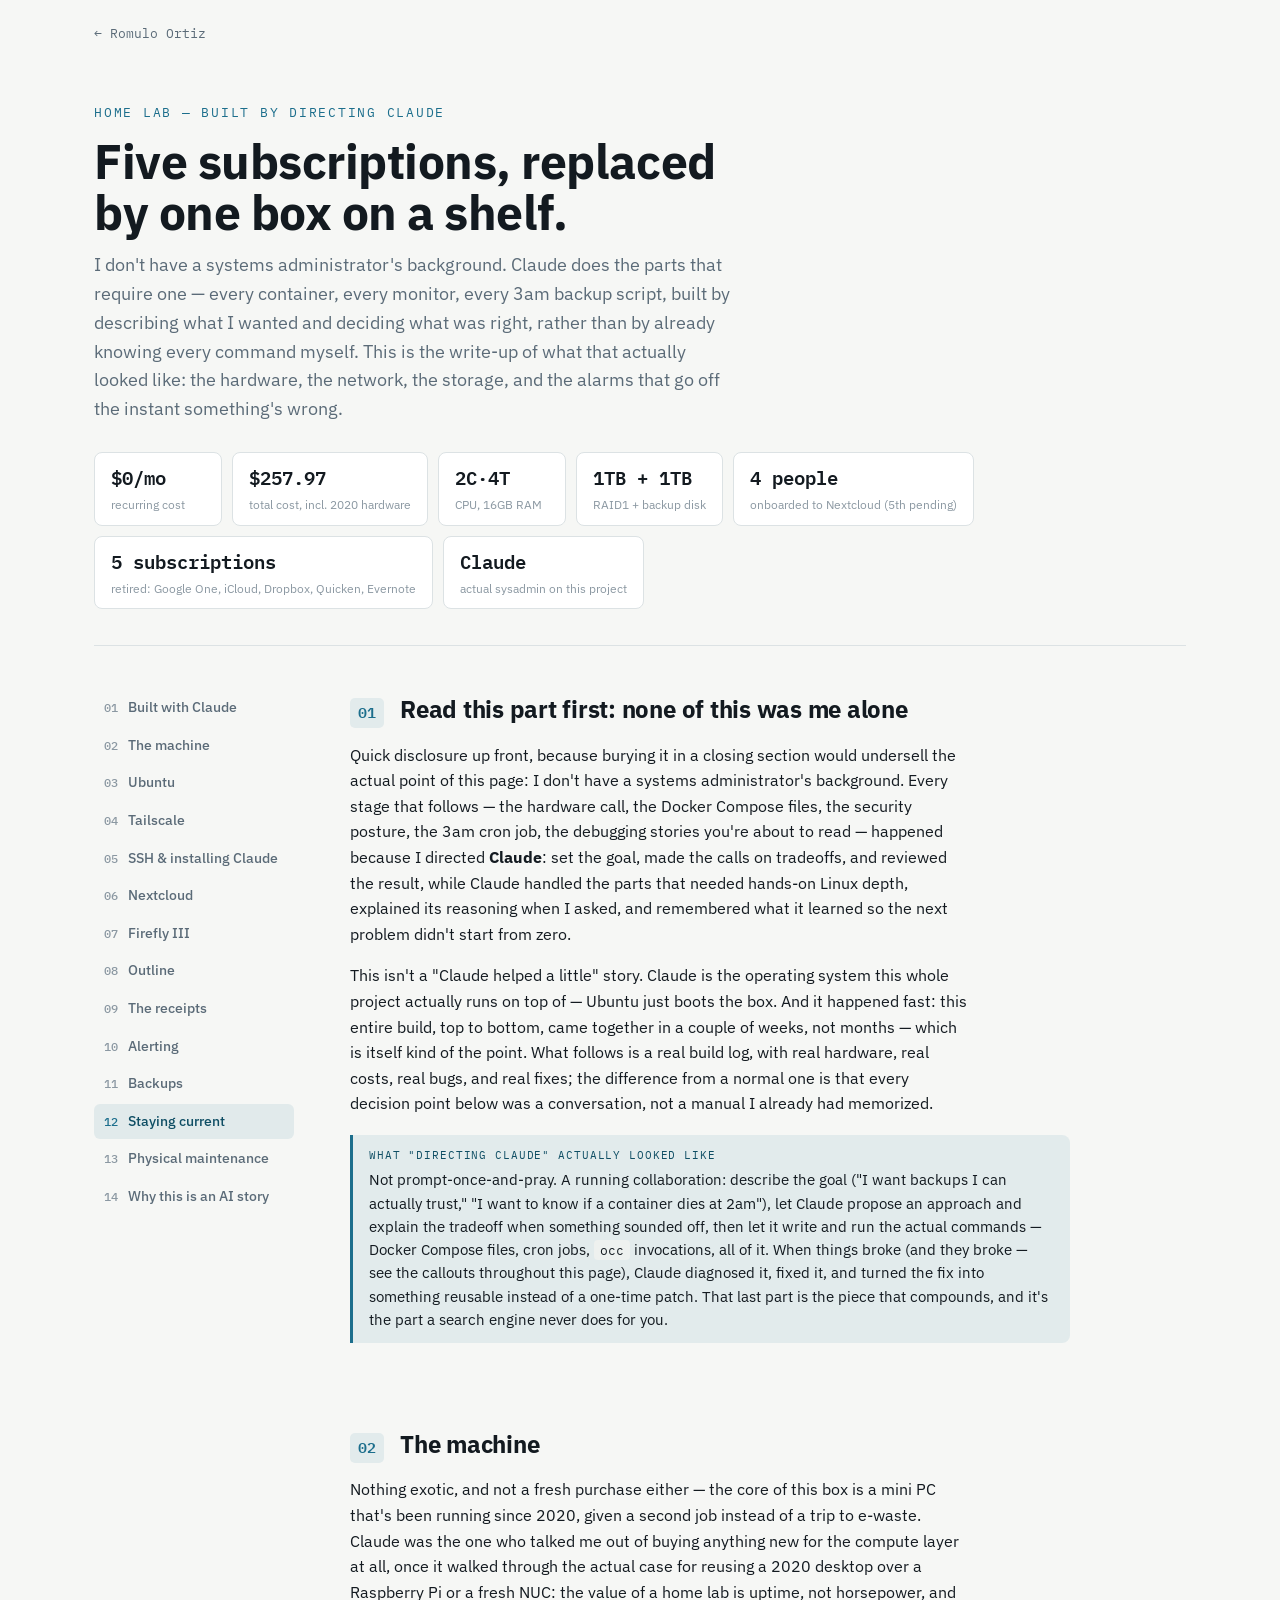
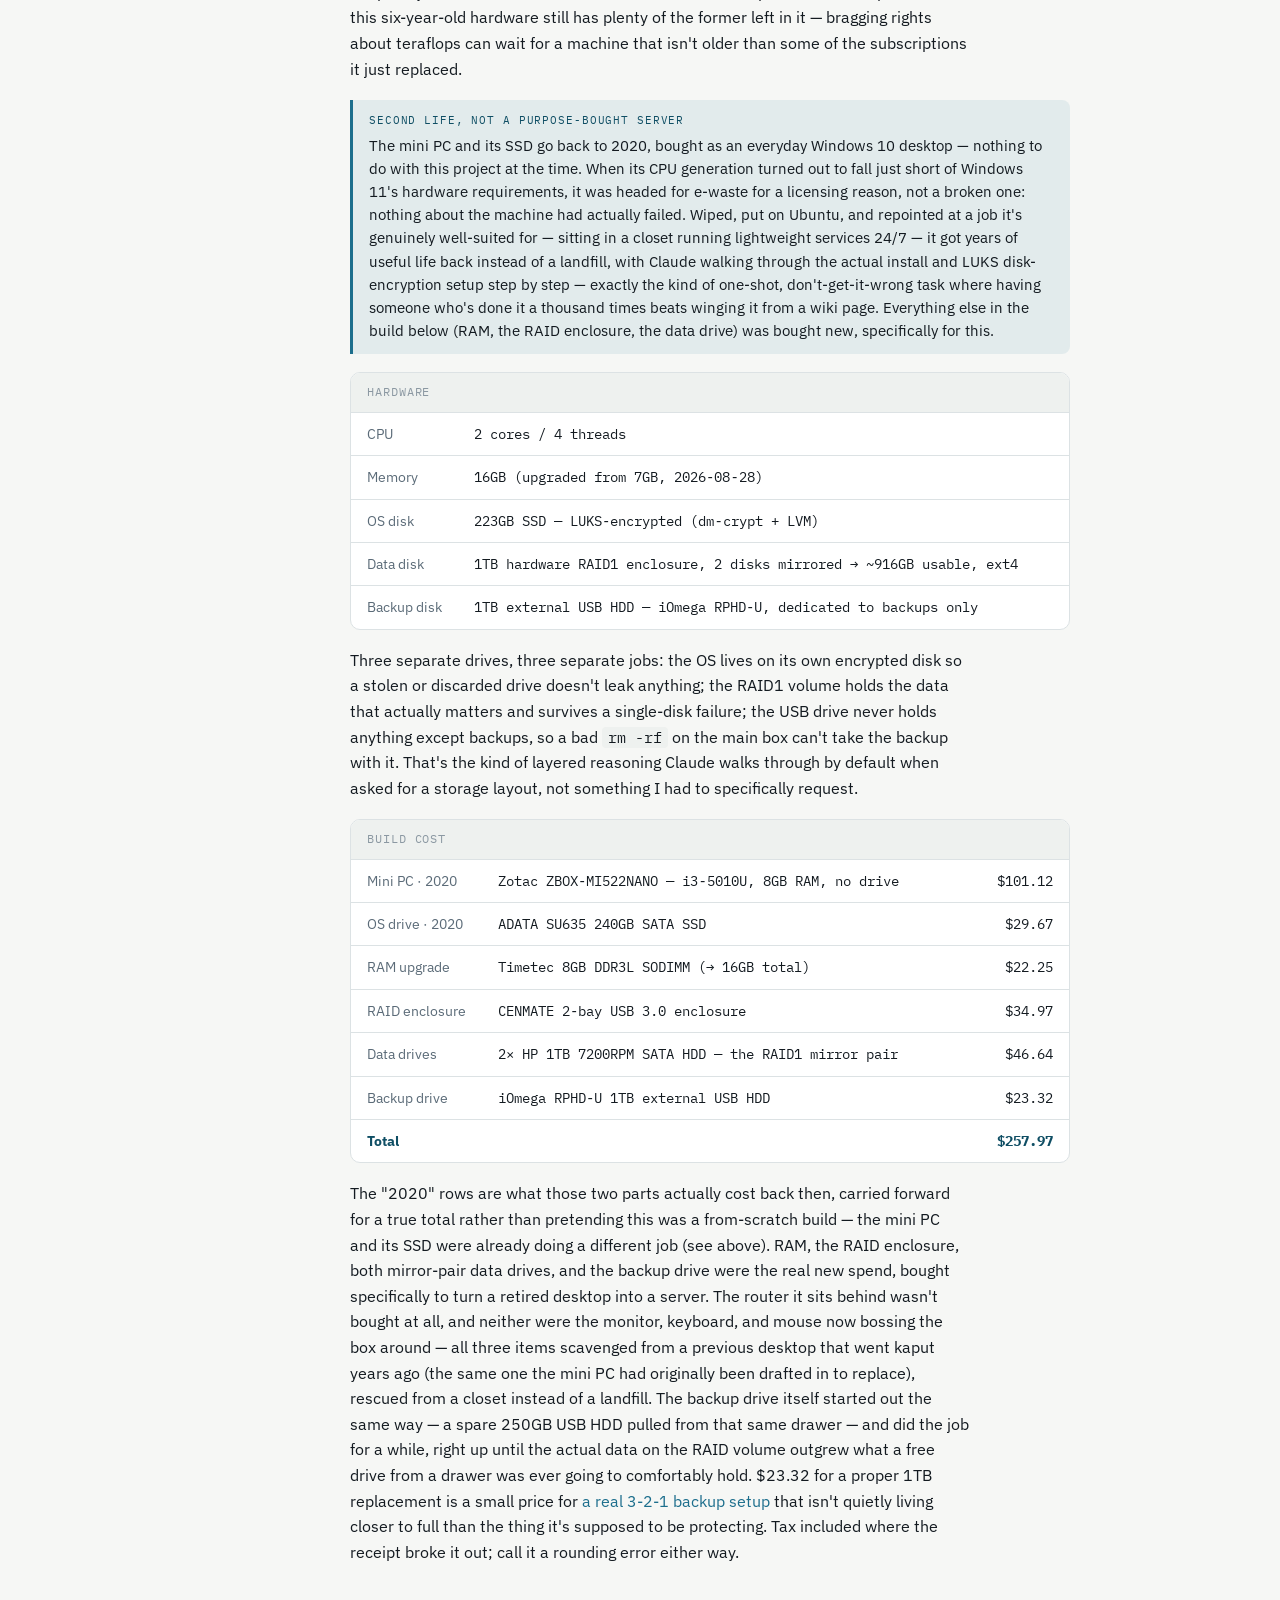
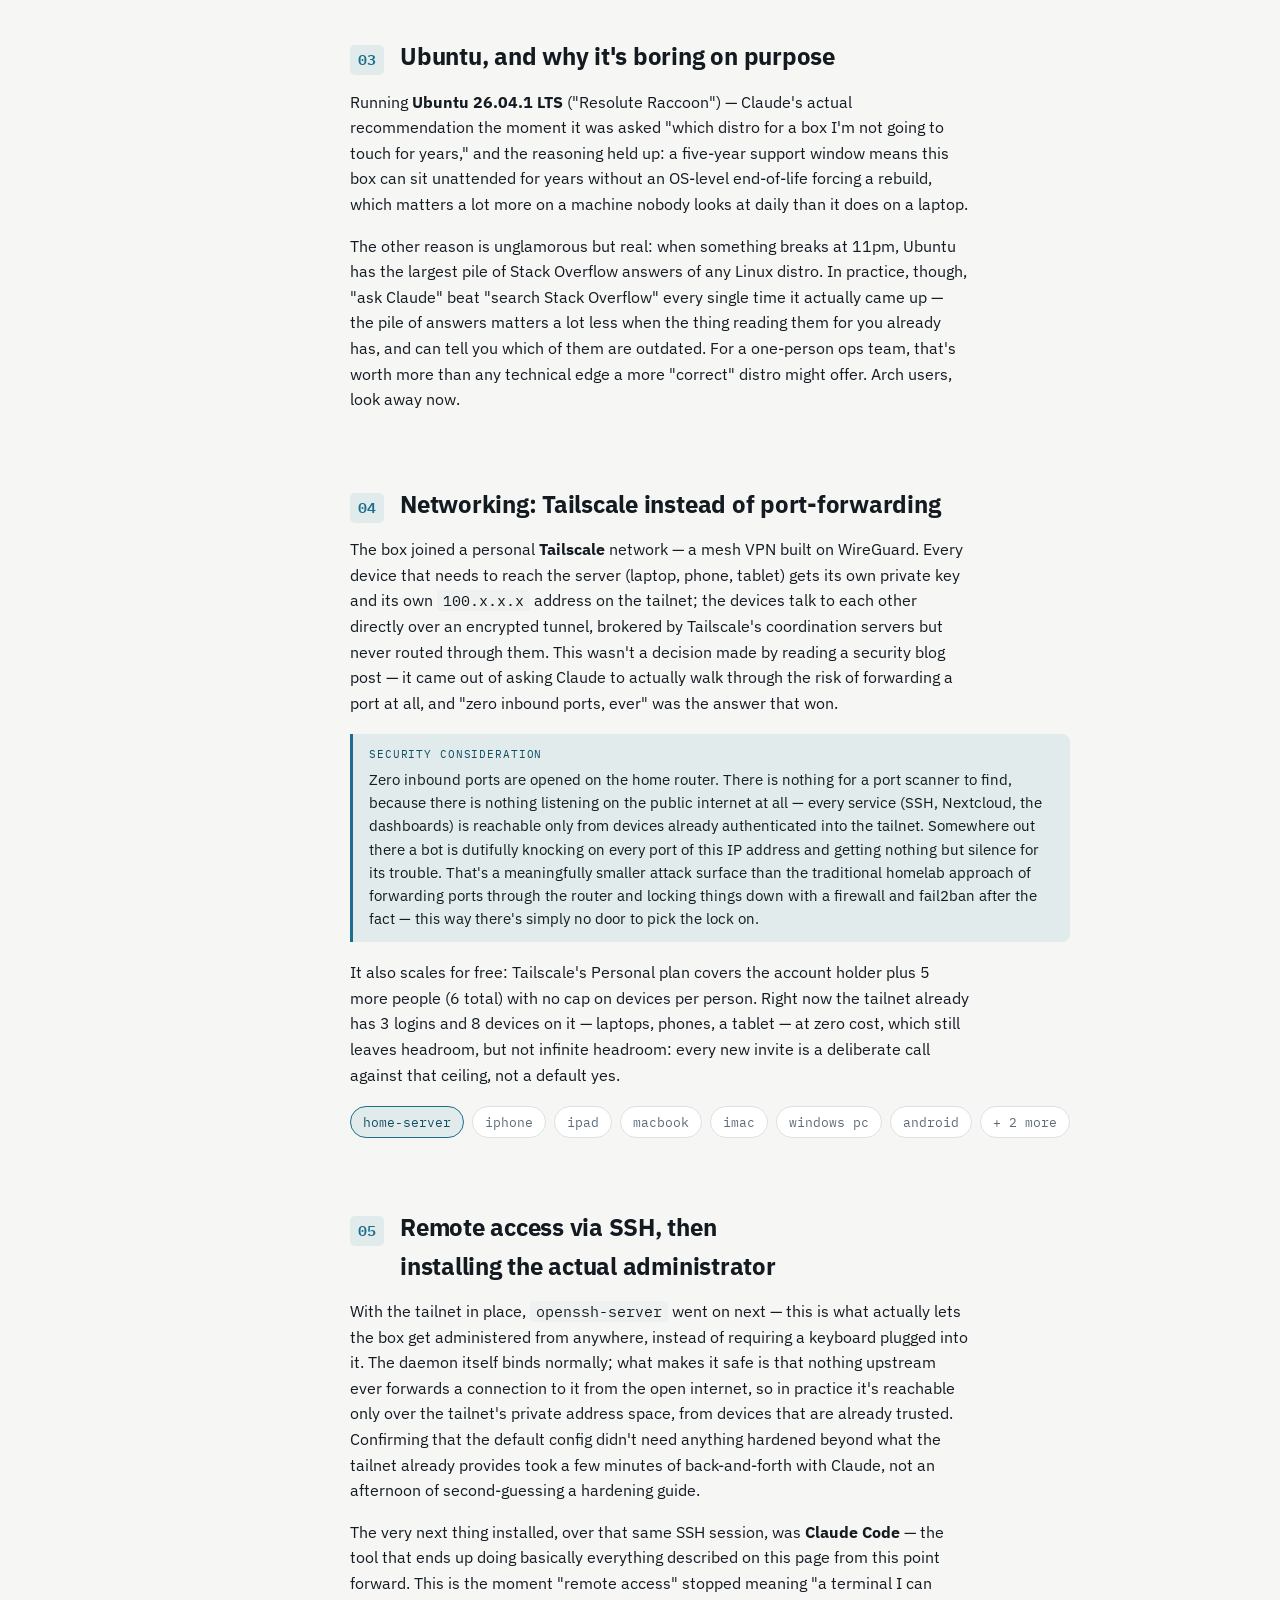
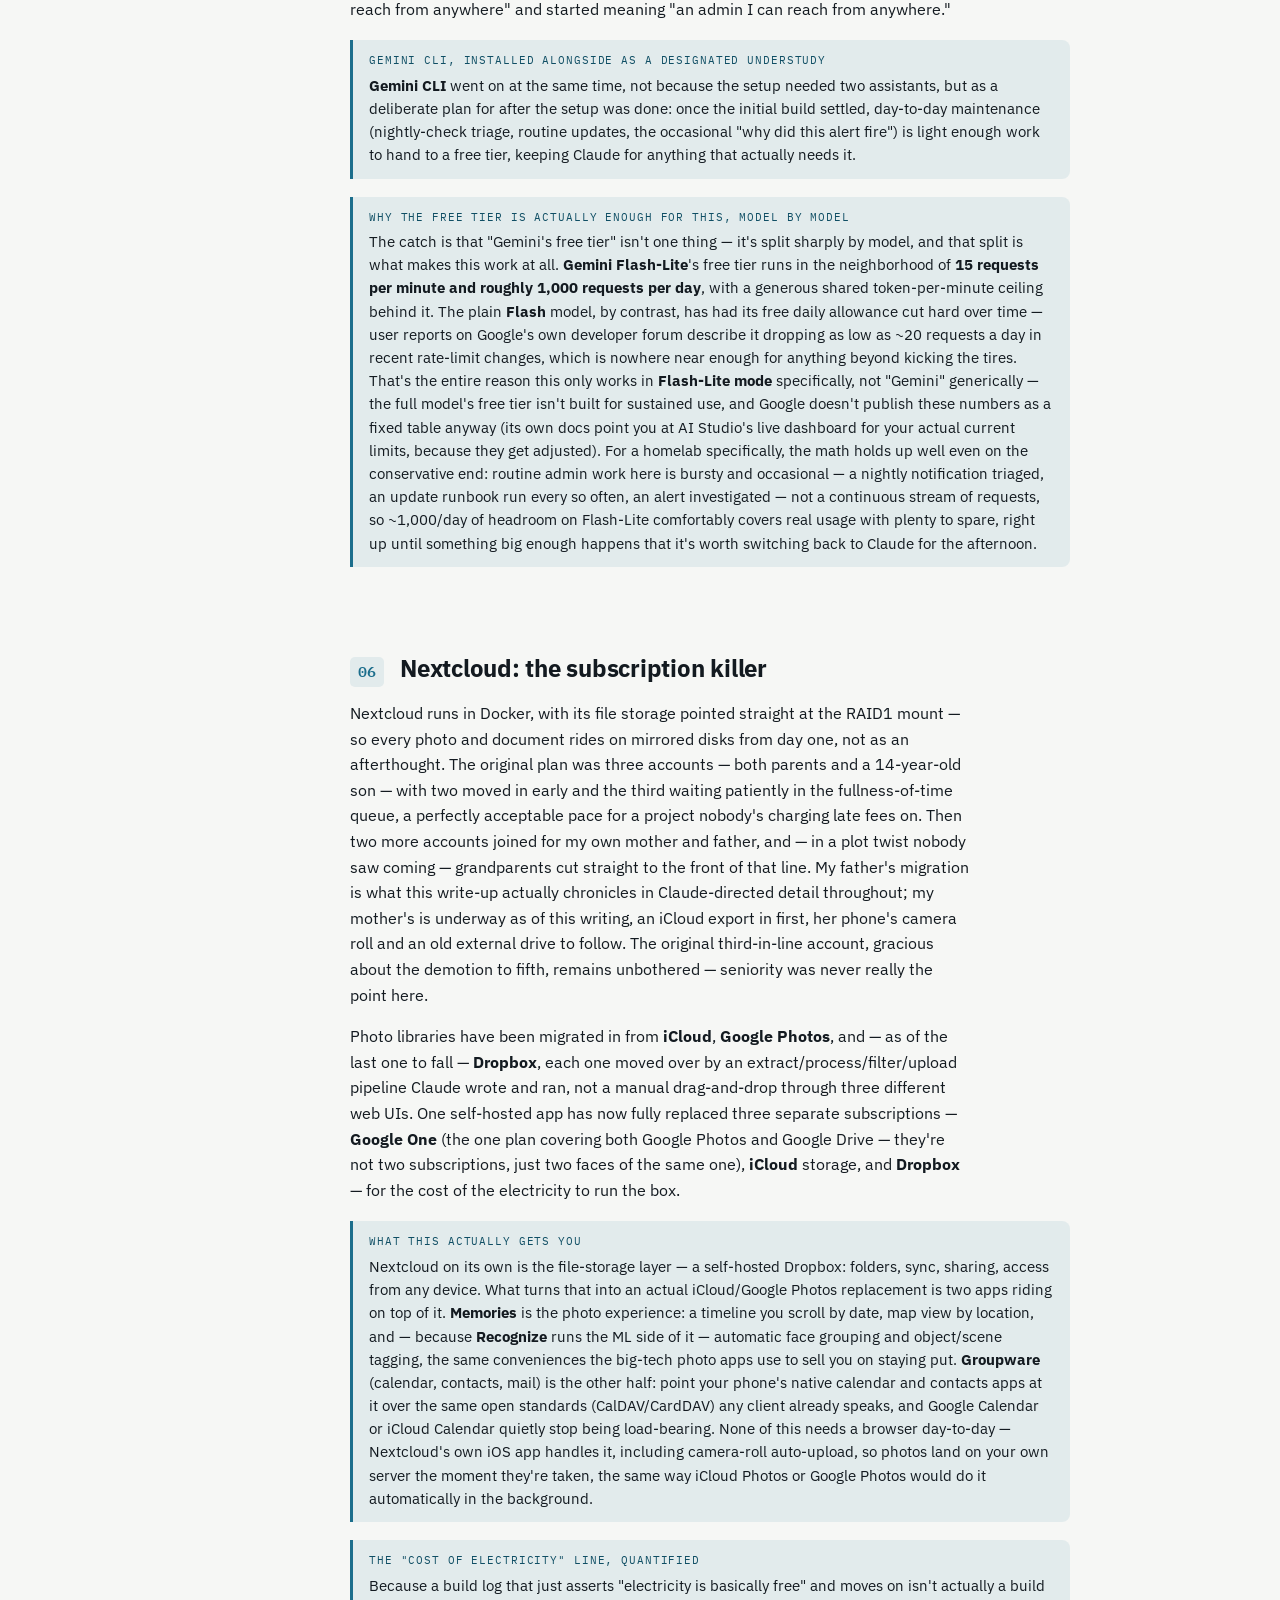
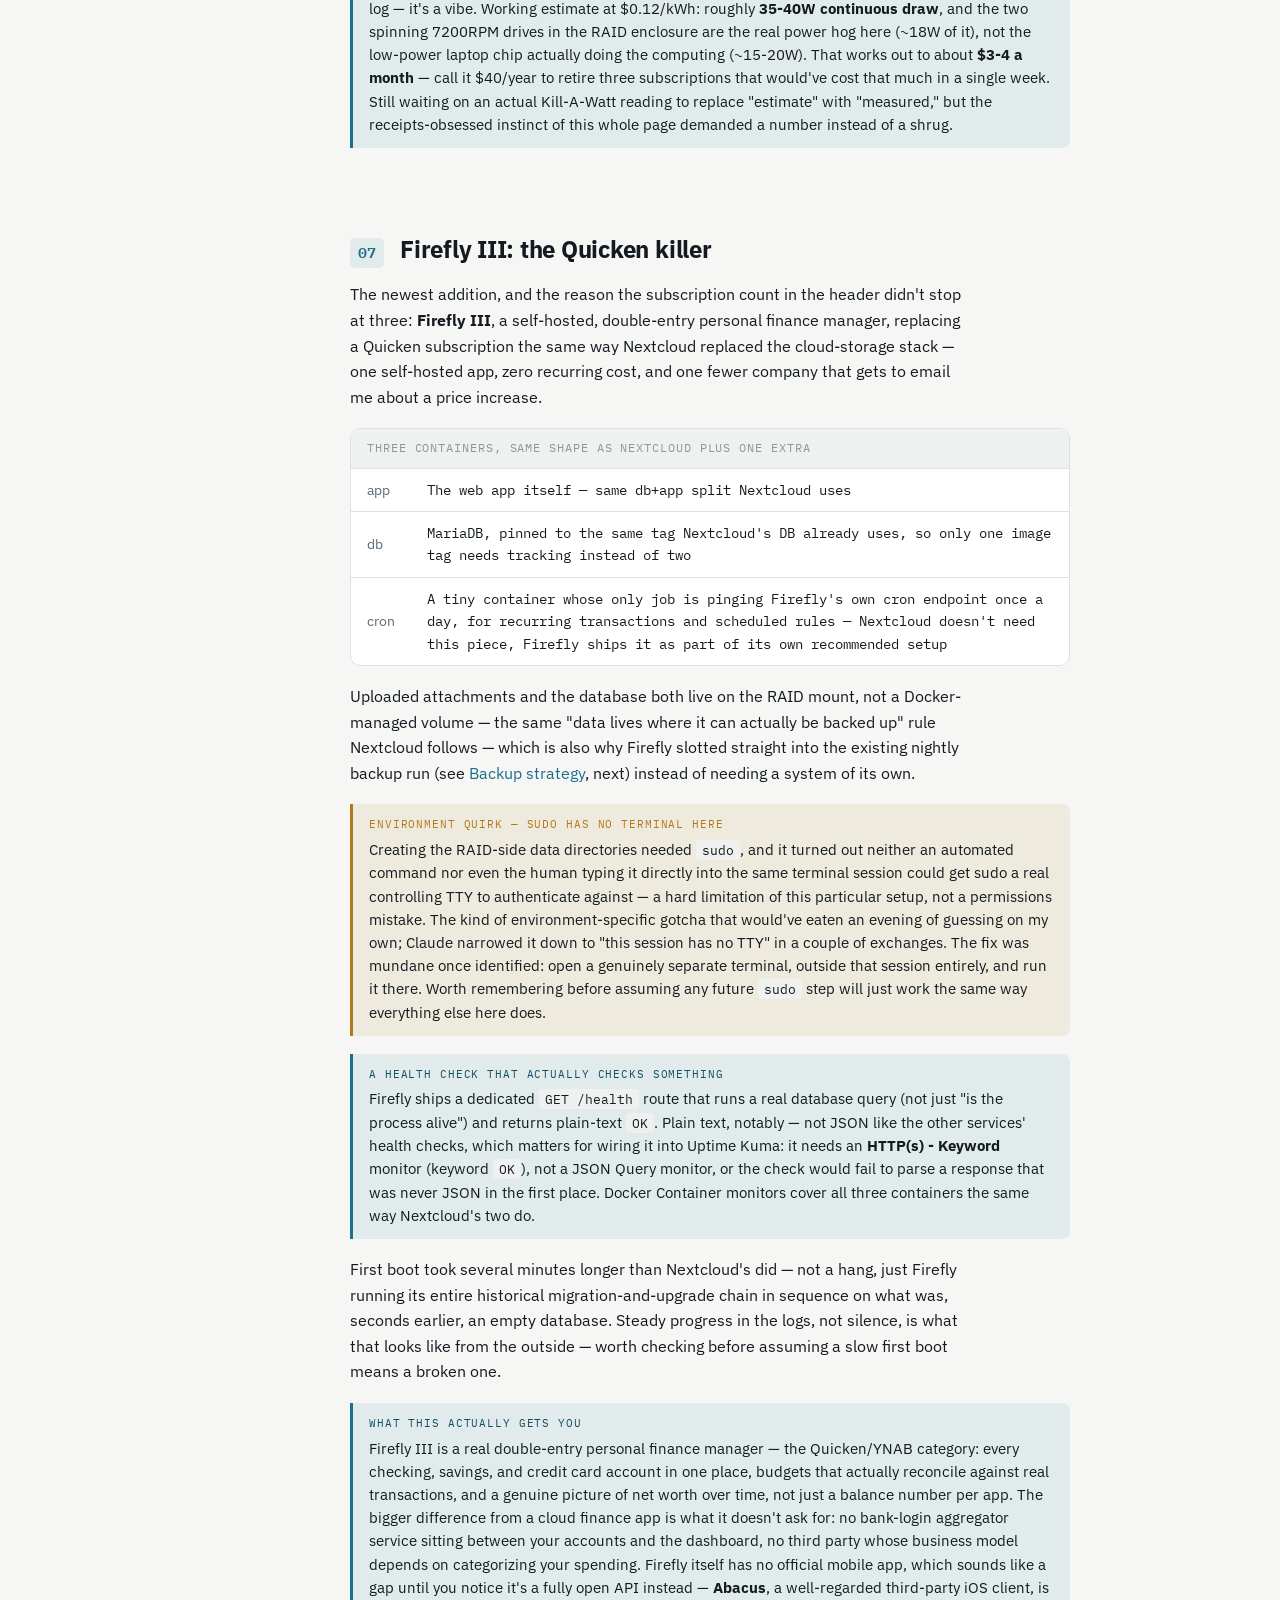
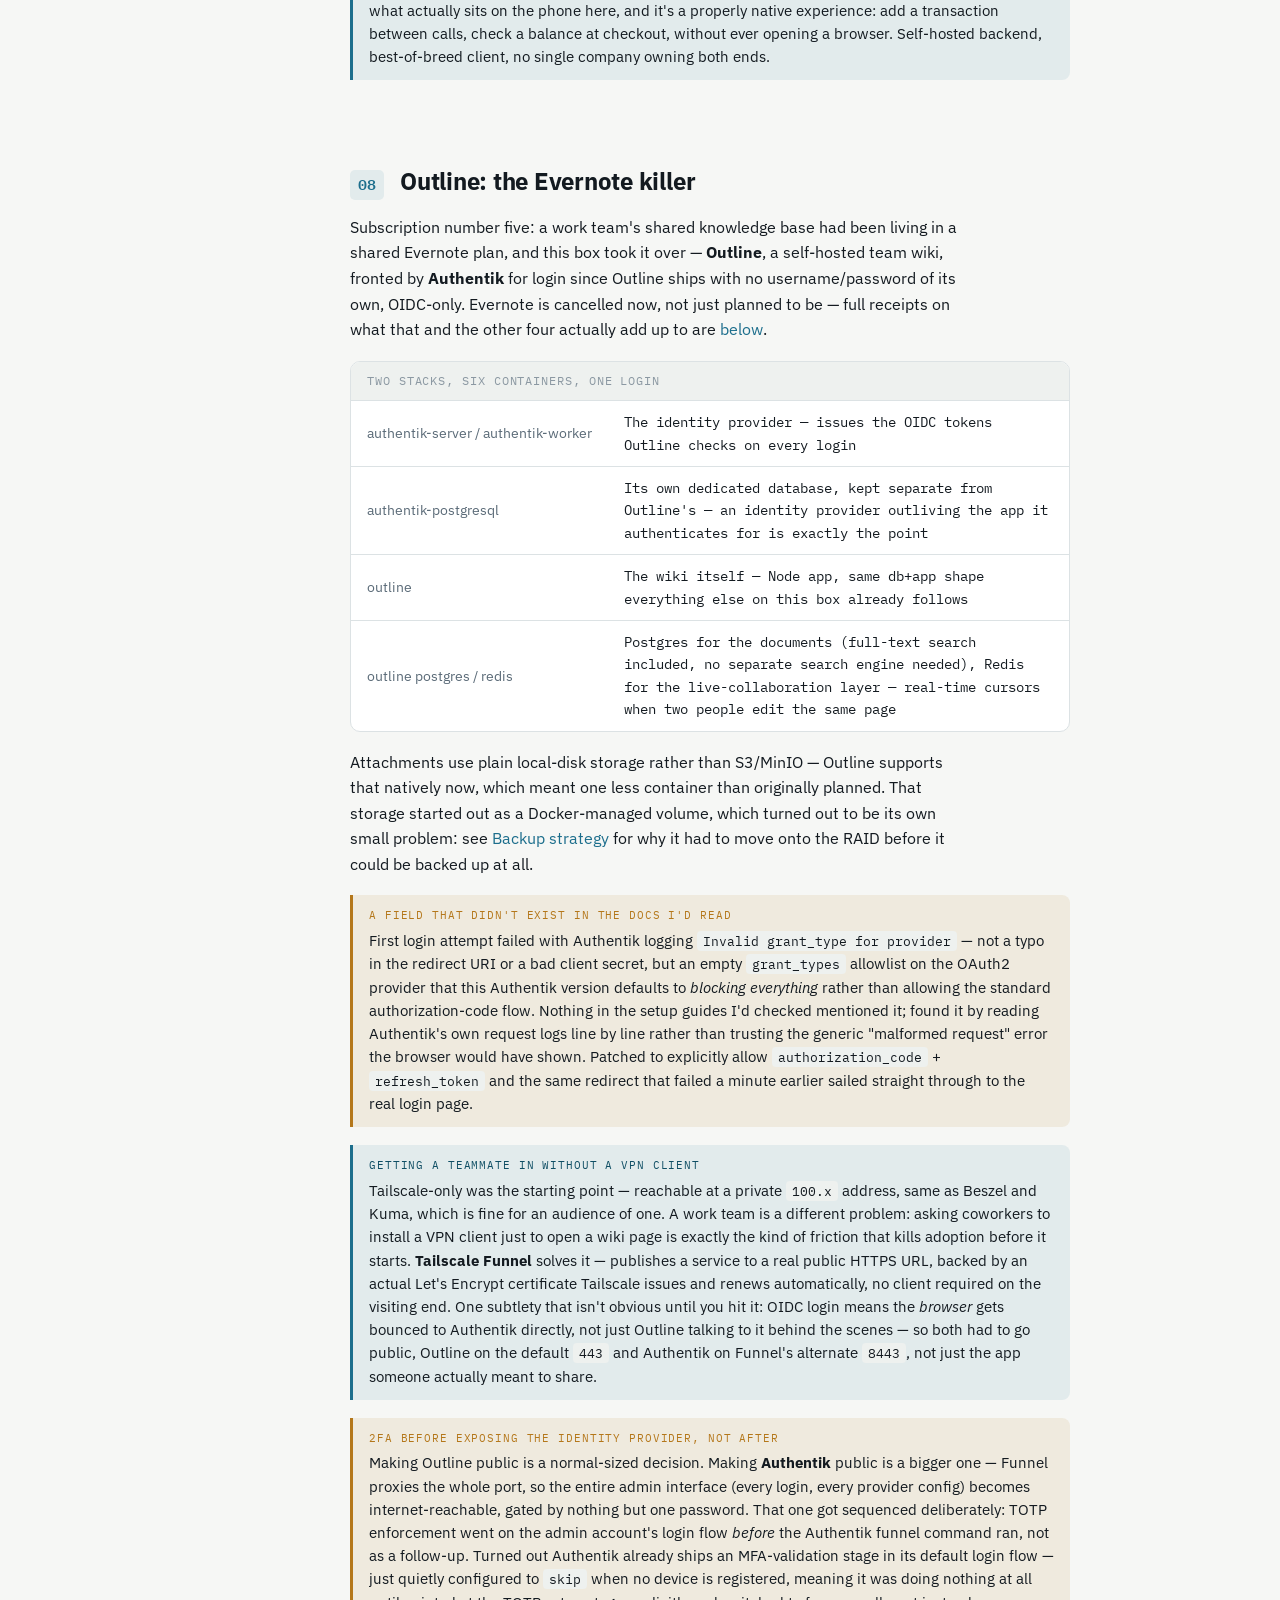
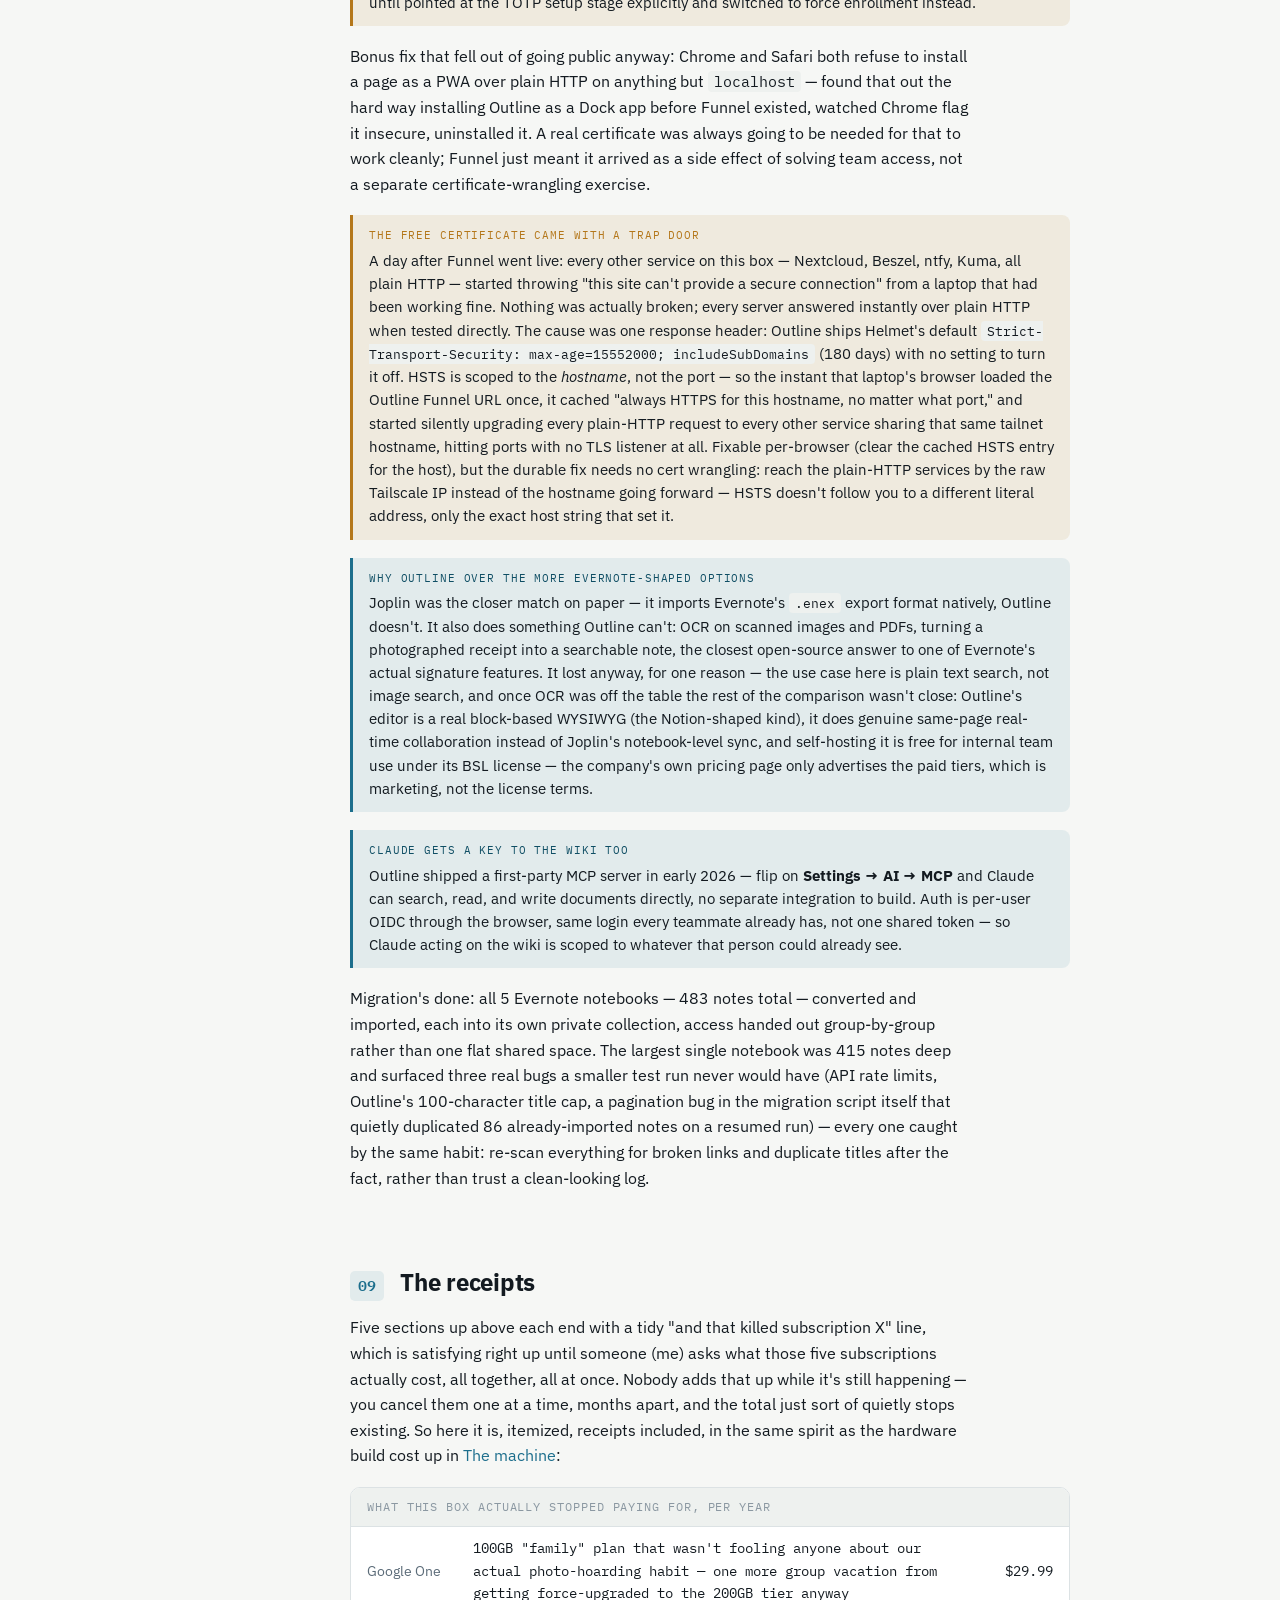
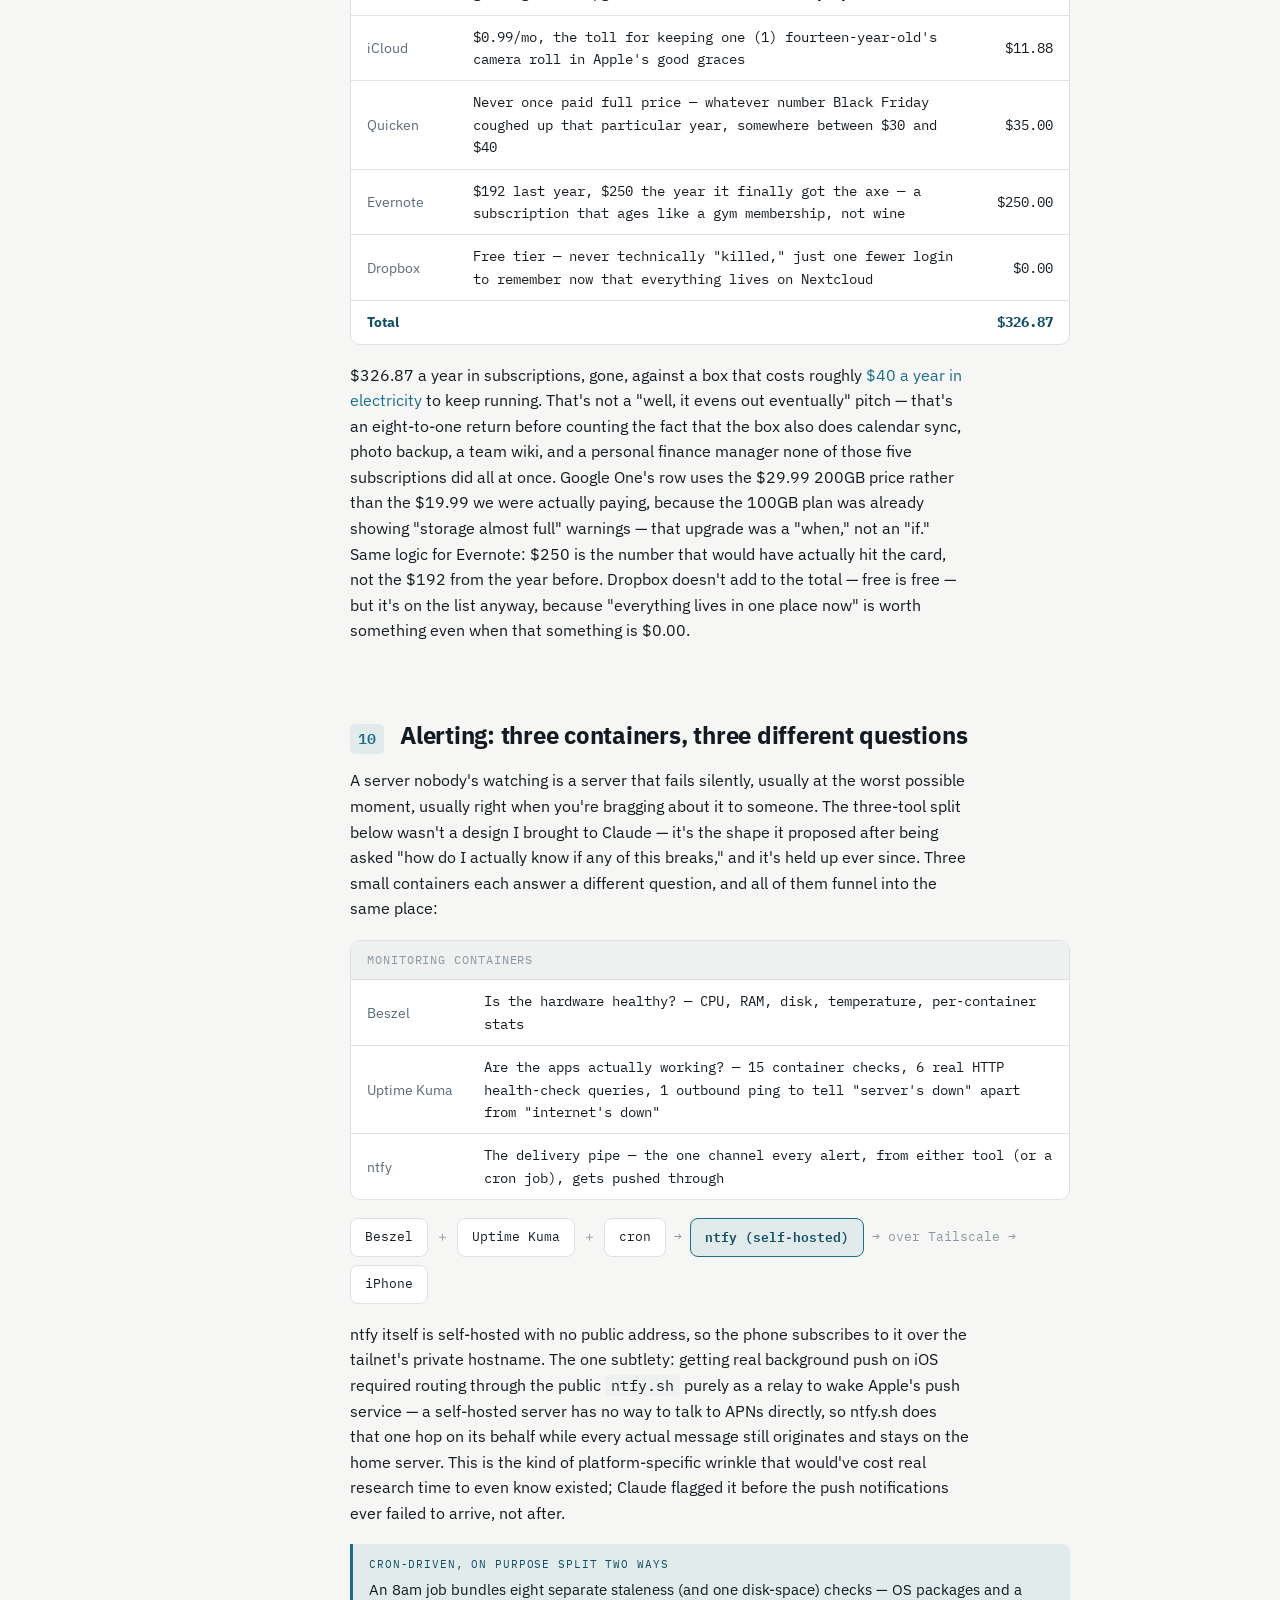
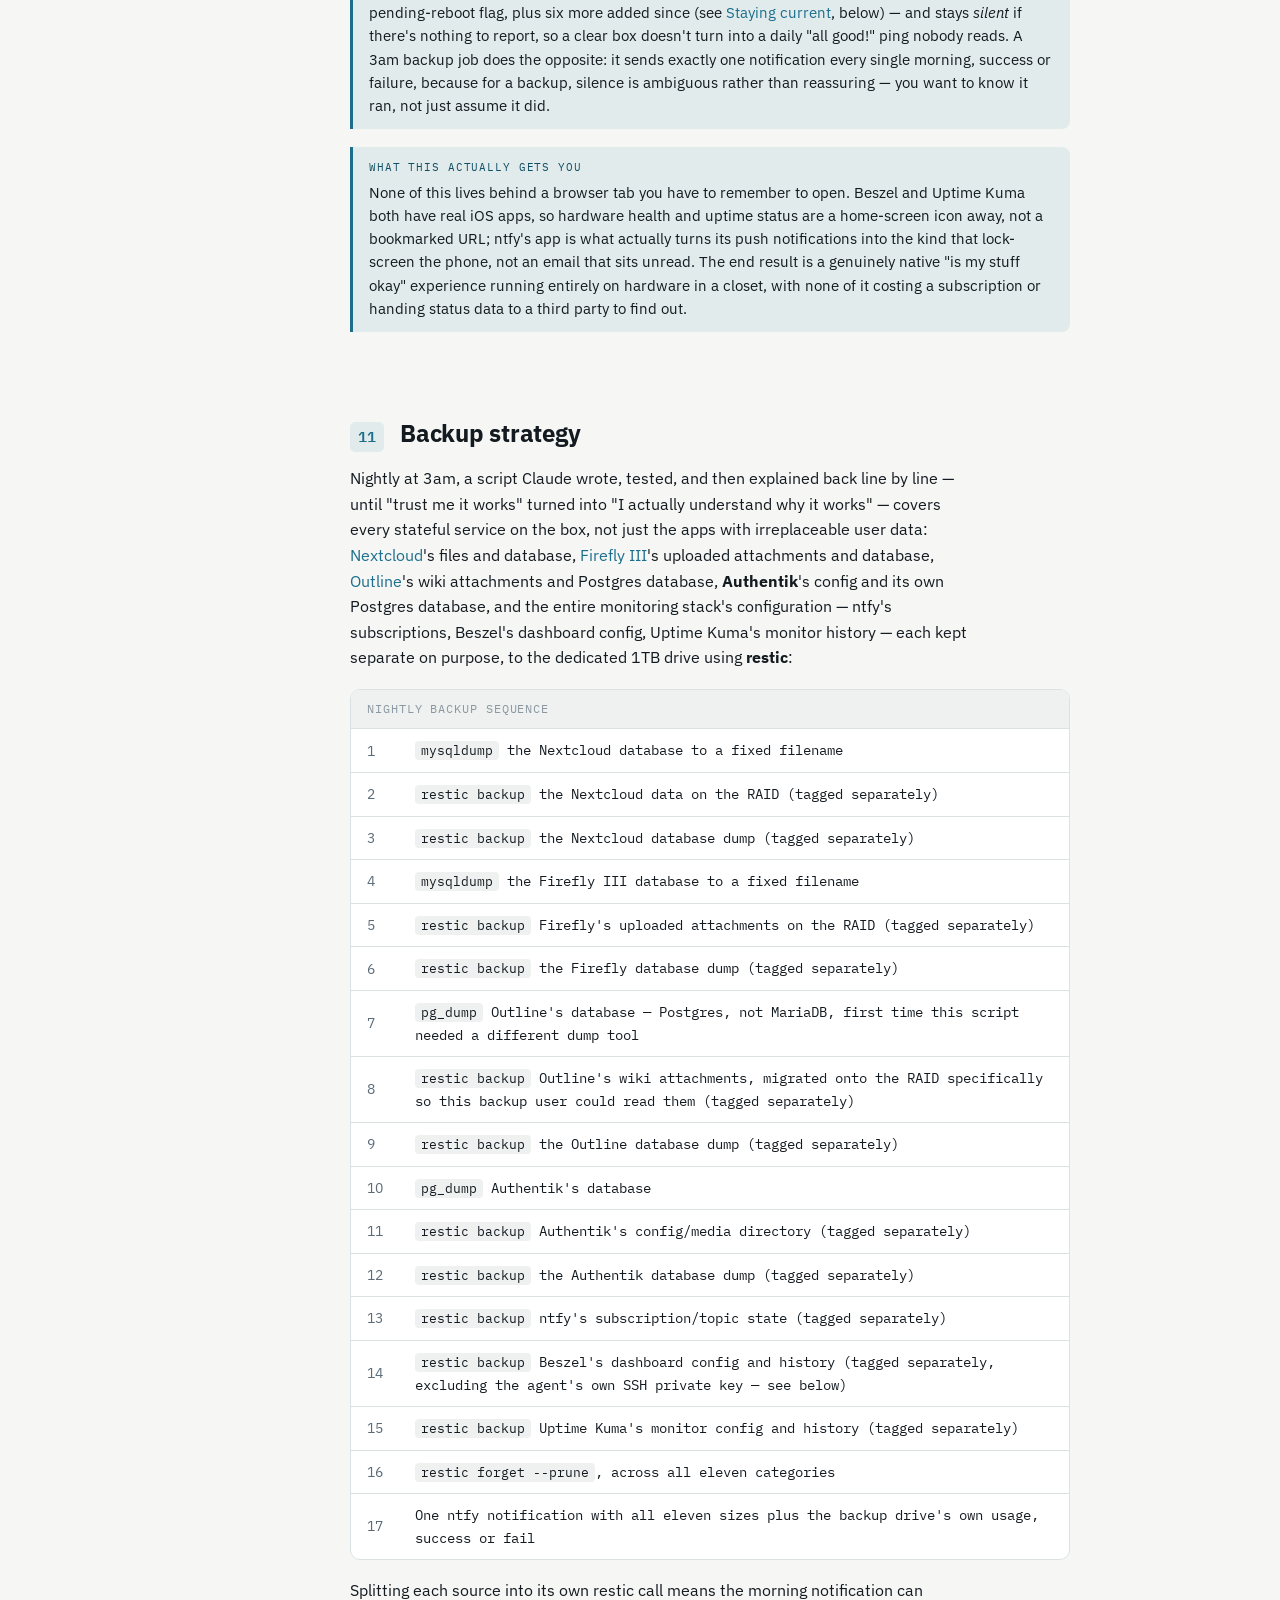
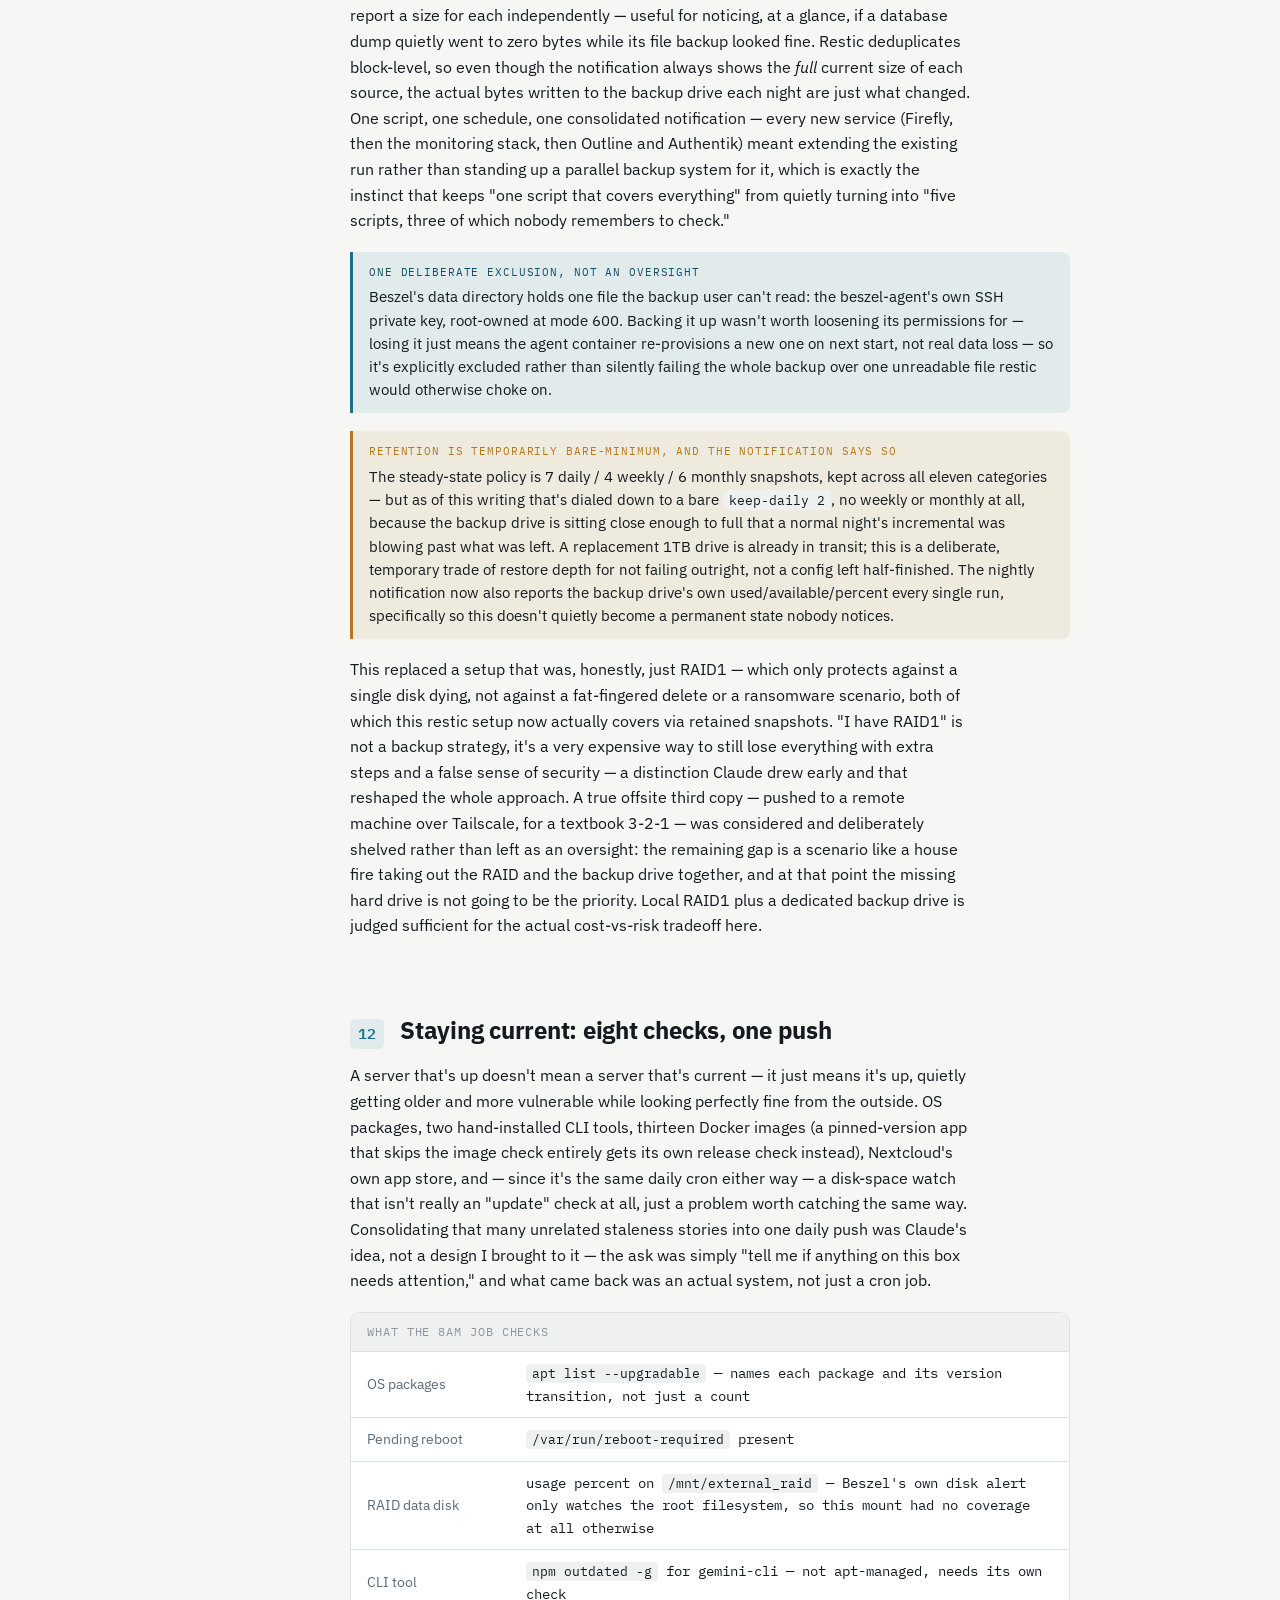
==== homelab.html @ 670f4671 "Sweep stale monitoring/update/shutdown counts across the page Multiple sections still described pre-" ====
<!doctype html>
<html lang="en">
<head>
<meta charset="utf-8">
<meta name="viewport" content="width=device-width,initial-scale=1">
<title>Home Lab Build Log</title>
<meta name="description" content="How Claude and a non-sysadmin built a self-hosted home server: the hardware, the network, the storage, and the alarms that go off when something's wrong.">
<link rel="preconnect" href="https://fonts.googleapis.com">
<link rel="preconnect" href="https://fonts.gstatic.com" crossorigin>
<link href="https://fonts.googleapis.com/css2?family=IBM+Plex+Sans:wght@400;500;600;700&family=IBM+Plex+Mono:wght@400;500;600&display=swap" rel="stylesheet">
<link rel="stylesheet" href="styles.css">
</head>
<body>
<nav class="site-nav"><a href="index.html">&larr; Romulo Ortiz</a></nav>
<div class="page">
  <header class="masthead">
    <p class="eyebrow">Home Lab — Built by Directing Claude</p>
    <h1>Five subscriptions, replaced by one box on a shelf.</h1>
    <p class="dek">I don't have a systems administrator's background. Claude does the parts that require one — every container, every monitor, every 3am backup script, built by describing what I wanted and deciding what was right, rather than by already knowing every command myself. This is the write-up of what that actually looked like: the hardware, the network, the storage, and the alarms that go off the instant something's wrong.</p>
    <div class="stats">
      <div class="stat"><div class="v">$0/mo</div><div class="l">recurring cost</div></div>
      <div class="stat"><div class="v">$257.97</div><div class="l">total cost, incl. 2020 hardware</div></div>
      <div class="stat"><div class="v">2C·4T</div><div class="l">CPU, 16GB RAM</div></div>
      <div class="stat"><div class="v">1TB + 1TB</div><div class="l">RAID1 + backup disk</div></div>
      <div class="stat"><div class="v">4 people</div><div class="l">onboarded to Nextcloud (5th pending)</div></div>
      <div class="stat"><div class="v">5 subscriptions</div><div class="l">retired: Google One, iCloud, Dropbox, Quicken, Evernote</div></div>
      <div class="stat"><div class="v">Claude</div><div class="l">actual sysadmin on this project</div></div>
    </div>
  </header>

  <div class="body-grid">
    <nav class="rail" aria-label="Build stages">
      <a href="#claude-intro"><span class="n">01</span> Built with Claude</a>
      <a href="#machine"><span class="n">02</span> The machine</a>
      <a href="#os"><span class="n">03</span> Ubuntu</a>
      <a href="#network"><span class="n">04</span> Tailscale</a>
      <a href="#ssh"><span class="n">05</span> SSH & installing Claude</a>
      <a href="#nextcloud"><span class="n">06</span> Nextcloud</a>
      <a href="#firefly"><span class="n">07</span> Firefly III</a>
      <a href="#outline"><span class="n">08</span> Outline</a>
      <a href="#receipts"><span class="n">09</span> The receipts</a>
      <a href="#monitoring"><span class="n">10</span> Alerting</a>
      <a href="#backup"><span class="n">11</span> Backups</a>
      <a href="#updates"><span class="n">12</span> Staying current</a>
      <a href="#hardware"><span class="n">13</span> Physical maintenance</a>
      <a href="#claude-payoff"><span class="n">14</span> Why this is an AI story</a>
    </nav>

    <main class="stages">

      <section class="stage" id="claude-intro">
        <div class="stage-head"><span class="stage-num">01</span><h2>Read this part first: none of this was me alone</h2></div>
        <p>Quick disclosure up front, because burying it in a closing section would undersell the actual point of this page: I don't have a systems administrator's background. Every stage that follows — the hardware call, the Docker Compose files, the security posture, the 3am cron job, the debugging stories you're about to read — happened because I directed <strong>Claude</strong>: set the goal, made the calls on tradeoffs, and reviewed the result, while Claude handled the parts that needed hands-on Linux depth, explained its reasoning when I asked, and remembered what it learned so the next problem didn't start from zero.</p>
        <p class="tight">This isn't a "Claude helped a little" story. Claude is the operating system this whole project actually runs on top of — Ubuntu just boots the box. And it happened fast: this entire build, top to bottom, came together in a couple of weeks, not months — which is itself kind of the point. What follows is a real build log, with real hardware, real costs, real bugs, and real fixes; the difference from a normal one is that every decision point below was a conversation, not a manual I already had memorized.</p>
        <div class="callout">
          <span class="tag">What "directing Claude" actually looked like</span>
          <p>Not prompt-once-and-pray. A running collaboration: describe the goal ("I want backups I can actually trust," "I want to know if a container dies at 2am"), let Claude propose an approach and explain the tradeoff when something sounded off, then let it write and run the actual commands — Docker Compose files, cron jobs, <code>occ</code> invocations, all of it. When things broke (and they broke — see the callouts throughout this page), Claude diagnosed it, fixed it, and turned the fix into something reusable instead of a one-time patch. That last part is the piece that compounds, and it's the part a search engine never does for you.</p>
        </div>
      </section>

      <section class="stage" id="machine">
        <div class="stage-head"><span class="stage-num">02</span><h2>The machine</h2></div>
        <p>Nothing exotic, and not a fresh purchase either — the core of this box is a mini PC that's been running since 2020, given a second job instead of a trip to e-waste. Claude was the one who talked me out of buying anything new for the compute layer at all, once it walked through the actual case for reusing a 2020 desktop over a Raspberry Pi or a fresh NUC: the value of a home lab is uptime, not horsepower, and this six-year-old hardware still has plenty of the former left in it — bragging rights about teraflops can wait for a machine that isn't older than some of the subscriptions it just replaced.</p>
        <div class="callout">
          <span class="tag">Second life, not a purpose-bought server</span>
          <p>The mini PC and its SSD go back to 2020, bought as an everyday Windows 10 desktop — nothing to do with this project at the time. When its CPU generation turned out to fall just short of Windows 11's hardware requirements, it was headed for e-waste for a licensing reason, not a broken one: nothing about the machine had actually failed. Wiped, put on Ubuntu, and repointed at a job it's genuinely well-suited for — sitting in a closet running lightweight services 24/7 — it got years of useful life back instead of a landfill, with Claude walking through the actual install and LUKS disk-encryption setup step by step — exactly the kind of one-shot, don't-get-it-wrong task where having someone who's done it a thousand times beats winging it from a wiki page. Everything else in the build below (RAM, the RAID enclosure, the data drive) was bought new, specifically for this.</p>
        </div>
        <div class="spec">
          <div class="spec-title">Hardware</div>
          <div class="spec-scroll">
            <table>
              <tr><td>CPU</td><td>2 cores / 4 threads</td></tr>
              <tr><td>Memory</td><td>16GB (upgraded from 7GB, 2026‑08‑28)</td></tr>
              <tr><td>OS disk</td><td>223GB SSD — LUKS‑encrypted (dm‑crypt + LVM)</td></tr>
              <tr><td>Data disk</td><td>1TB hardware RAID1 enclosure, 2 disks mirrored → ~916GB usable, ext4</td></tr>
              <tr><td>Backup disk</td><td>1TB external USB HDD — iOmega RPHD‑U, dedicated to backups only</td></tr>
            </table>
          </div>
        </div>
        <p class="tight">Three separate drives, three separate jobs: the OS lives on its own encrypted disk so a stolen or discarded drive doesn't leak anything; the RAID1 volume holds the data that actually matters and survives a single-disk failure; the USB drive never holds anything except backups, so a bad <code>rm -rf</code> on the main box can't take the backup with it. That's the kind of layered reasoning Claude walks through by default when asked for a storage layout, not something I had to specifically request.</p>
        <div class="spec">
          <div class="spec-title">Build cost</div>
          <div class="spec-scroll">
            <table>
              <tr><td>Mini PC · 2020</td><td>Zotac ZBOX‑MI522NANO — i3‑5010U, 8GB RAM, no drive</td><td>$101.12</td></tr>
              <tr><td>OS drive · 2020</td><td>ADATA SU635 240GB SATA SSD</td><td>$29.67</td></tr>
              <tr><td>RAM upgrade</td><td>Timetec 8GB DDR3L SODIMM (→ 16GB total)</td><td>$22.25</td></tr>
              <tr><td>RAID enclosure</td><td>CENMATE 2‑bay USB 3.0 enclosure</td><td>$34.97</td></tr>
              <tr><td>Data drives</td><td>2× HP 1TB 7200RPM SATA HDD — the RAID1 mirror pair</td><td>$46.64</td></tr>
              <tr><td>Backup drive</td><td>iOmega RPHD‑U 1TB external USB HDD</td><td>$23.32</td></tr>
              <tr class="total"><td>Total</td><td></td><td>$257.97</td></tr>
            </table>
          </div>
        </div>
        <p class="tight">The "2020" rows are what those two parts actually cost back then, carried forward for a true total rather than pretending this was a from-scratch build — the mini PC and its SSD were already doing a different job (see above). RAM, the RAID enclosure, both mirror-pair data drives, and the backup drive were the real new spend, bought specifically to turn a retired desktop into a server. The router it sits behind wasn't bought at all, and neither were the monitor, keyboard, and mouse now bossing the box around — all three items scavenged from a previous desktop that went kaput years ago (the same one the mini PC had originally been drafted in to replace), rescued from a closet instead of a landfill. The backup drive itself started out the same way — a spare 250GB USB HDD pulled from that same drawer — and did the job for a while, right up until the actual data on the RAID volume outgrew what a free drive from a drawer was ever going to comfortably hold. $23.32 for a proper 1TB replacement is a small price for <a href="#backup">a real 3‑2‑1 backup setup</a> that isn't quietly living closer to full than the thing it's supposed to be protecting. Tax included where the receipt broke it out; call it a rounding error either way.</p>
      </section>

      <section class="stage" id="os">
        <div class="stage-head"><span class="stage-num">03</span><h2>Ubuntu, and why it's boring on purpose</h2></div>
        <p>Running <strong>Ubuntu 26.04.1 LTS</strong> ("Resolute Raccoon") — Claude's actual recommendation the moment it was asked "which distro for a box I'm not going to touch for years," and the reasoning held up: a five-year support window means this box can sit unattended for years without an OS-level end-of-life forcing a rebuild, which matters a lot more on a machine nobody looks at daily than it does on a laptop.</p>
        <p class="tight">The other reason is unglamorous but real: when something breaks at 11pm, Ubuntu has the largest pile of Stack Overflow answers of any Linux distro. In practice, though, "ask Claude" beat "search Stack Overflow" every single time it actually came up — the pile of answers matters a lot less when the thing reading them for you already has, and can tell you which of them are outdated. For a one-person ops team, that's worth more than any technical edge a more "correct" distro might offer. Arch users, look away now.</p>
      </section>

      <section class="stage" id="network">
        <div class="stage-head"><span class="stage-num">04</span><h2>Networking: Tailscale instead of port-forwarding</h2></div>
        <p>The box joined a personal <strong>Tailscale</strong> network — a mesh VPN built on WireGuard. Every device that needs to reach the server (laptop, phone, tablet) gets its own private key and its own <code>100.x.x.x</code> address on the tailnet; the devices talk to each other directly over an encrypted tunnel, brokered by Tailscale's coordination servers but never routed through them. This wasn't a decision made by reading a security blog post — it came out of asking Claude to actually walk through the risk of forwarding a port at all, and "zero inbound ports, ever" was the answer that won.</p>
        <div class="callout">
          <span class="tag">Security consideration</span>
          <p>Zero inbound ports are opened on the home router. There is nothing for a port scanner to find, because there is nothing listening on the public internet at all — every service (SSH, Nextcloud, the dashboards) is reachable only from devices already authenticated into the tailnet. Somewhere out there a bot is dutifully knocking on every port of this IP address and getting nothing but silence for its trouble. That's a meaningfully smaller attack surface than the traditional homelab approach of forwarding ports through the router and locking things down with a firewall and fail2ban after the fact — this way there's simply no door to pick the lock on.</p>
        </div>
        <p class="tight">It also scales for free: Tailscale's Personal plan covers the account holder plus 5 more people (6 total) with no cap on devices per person. Right now the tailnet already has 3 logins and 8 devices on it — laptops, phones, a tablet — at zero cost, which still leaves headroom, but not infinite headroom: every new invite is a deliberate call against that ceiling, not a default yes.</p>
        <div class="mesh">
          <span class="chip you">home-server</span>
          <span class="chip">iphone</span>
          <span class="chip">ipad</span>
          <span class="chip">macbook</span>
          <span class="chip">imac</span>
          <span class="chip">windows pc</span>
          <span class="chip">android</span>
          <span class="chip">+ 2 more</span>
        </div>
      </section>

      <section class="stage" id="ssh">
        <div class="stage-head"><span class="stage-num">05</span><h2>Remote access via SSH, then installing the actual administrator</h2></div>
        <p>With the tailnet in place, <code>openssh-server</code> went on next — this is what actually lets the box get administered from anywhere, instead of requiring a keyboard plugged into it. The daemon itself binds normally; what makes it safe is that nothing upstream ever forwards a connection to it from the open internet, so in practice it's reachable only over the tailnet's private address space, from devices that are already trusted. Confirming that the default config didn't need anything hardened beyond what the tailnet already provides took a few minutes of back-and-forth with Claude, not an afternoon of second-guessing a hardening guide.</p>
        <p class="tight">The very next thing installed, over that same SSH session, was <strong>Claude Code</strong> — the tool that ends up doing basically everything described on this page from this point forward. This is the moment "remote access" stopped meaning "a terminal I can reach from anywhere" and started meaning "an admin I can reach from anywhere."</p>
        <div class="callout">
          <span class="tag">Gemini CLI, installed alongside as a designated understudy</span>
          <p><strong>Gemini CLI</strong> went on at the same time, not because the setup needed two assistants, but as a deliberate plan for after the setup was done: once the initial build settled, day-to-day maintenance (nightly-check triage, routine updates, the occasional "why did this alert fire") is light enough work to hand to a free tier, keeping Claude for anything that actually needs it.</p>
        </div>
        <div class="callout">
          <span class="tag">Why the free tier is actually enough for this, model by model</span>
          <p>The catch is that "Gemini's free tier" isn't one thing — it's split sharply by model, and that split is what makes this work at all. <strong>Gemini Flash-Lite</strong>'s free tier runs in the neighborhood of <strong>15 requests per minute and roughly 1,000 requests per day</strong>, with a generous shared token-per-minute ceiling behind it. The plain <strong>Flash</strong> model, by contrast, has had its free daily allowance cut hard over time — user reports on Google's own developer forum describe it dropping as low as ~20 requests a day in recent rate-limit changes, which is nowhere near enough for anything beyond kicking the tires. That's the entire reason this only works in <strong>Flash-Lite mode</strong> specifically, not "Gemini" generically — the full model's free tier isn't built for sustained use, and Google doesn't publish these numbers as a fixed table anyway (its own docs point you at AI Studio's live dashboard for your actual current limits, because they get adjusted). For a homelab specifically, the math holds up well even on the conservative end: routine admin work here is bursty and occasional — a nightly notification triaged, an update runbook run every so often, an alert investigated — not a continuous stream of requests, so ~1,000/day of headroom on Flash-Lite comfortably covers real usage with plenty to spare, right up until something big enough happens that it's worth switching back to Claude for the afternoon.</p>
        </div>
      </section>

      <section class="stage" id="nextcloud">
        <div class="stage-head"><span class="stage-num">06</span><h2>Nextcloud: the subscription killer</h2></div>
        <p>Nextcloud runs in Docker, with its file storage pointed straight at the RAID1 mount — so every photo and document rides on mirrored disks from day one, not as an afterthought. The original plan was three accounts — both parents and a 14-year-old son — with two moved in early and the third waiting patiently in the fullness-of-time queue, a perfectly acceptable pace for a project nobody's charging late fees on. Then two more accounts joined for my own mother and father, and — in a plot twist nobody saw coming — grandparents cut straight to the front of that line. My father's migration is what this write-up actually chronicles in Claude-directed detail throughout; my mother's is underway as of this writing, an iCloud export in first, her phone's camera roll and an old external drive to follow. The original third-in-line account, gracious about the demotion to fifth, remains unbothered — seniority was never really the point here.</p>
        <p class="tight">Photo libraries have been migrated in from <strong>iCloud</strong>, <strong>Google Photos</strong>, and — as of the last one to fall — <strong>Dropbox</strong>, each one moved over by an extract/process/filter/upload pipeline Claude wrote and ran, not a manual drag-and-drop through three different web UIs. One self-hosted app has now fully replaced three separate subscriptions — <strong>Google One</strong> (the one plan covering both Google Photos and Google Drive — they're not two subscriptions, just two faces of the same one), <strong>iCloud</strong> storage, and <strong>Dropbox</strong> — for the cost of the electricity to run the box.</p>
        <div class="callout">
          <span class="tag">What this actually gets you</span>
          <p>Nextcloud on its own is the file-storage layer — a self-hosted Dropbox: folders, sync, sharing, access from any device. What turns that into an actual iCloud/Google Photos replacement is two apps riding on top of it. <strong>Memories</strong> is the photo experience: a timeline you scroll by date, map view by location, and — because <strong>Recognize</strong> runs the ML side of it — automatic face grouping and object/scene tagging, the same conveniences the big-tech photo apps use to sell you on staying put. <strong>Groupware</strong> (calendar, contacts, mail) is the other half: point your phone's native calendar and contacts apps at it over the same open standards (CalDAV/CardDAV) any client already speaks, and Google Calendar or iCloud Calendar quietly stop being load-bearing. None of this needs a browser day-to-day — Nextcloud's own iOS app handles it, including camera-roll auto-upload, so photos land on your own server the moment they're taken, the same way iCloud Photos or Google Photos would do it automatically in the background.</p>
        </div>
        <div class="callout">
          <span class="tag">The "cost of electricity" line, quantified</span>
          <p>Because a build log that just asserts "electricity is basically free" and moves on isn't actually a build log — it's a vibe. Working estimate at $0.12/kWh: roughly <strong>35-40W continuous draw</strong>, and the two spinning 7200RPM drives in the RAID enclosure are the real power hog here (~18W of it), not the low-power laptop chip actually doing the computing (~15-20W). That works out to about <strong>$3-4 a month</strong> — call it $40/year to retire three subscriptions that would've cost that much in a single week. Still waiting on an actual Kill-A-Watt reading to replace "estimate" with "measured," but the receipts-obsessed instinct of this whole page demanded a number instead of a shrug.</p>
        </div>
      </section>

      <section class="stage" id="firefly">
        <div class="stage-head"><span class="stage-num">07</span><h2>Firefly III: the Quicken killer</h2></div>
        <p>The newest addition, and the reason the subscription count in the header didn't stop at three: <strong>Firefly III</strong>, a self-hosted, double-entry personal finance manager, replacing a Quicken subscription the same way Nextcloud replaced the cloud-storage stack — one self-hosted app, zero recurring cost, and one fewer company that gets to email me about a price increase.</p>
        <div class="spec">
          <div class="spec-title">Three containers, same shape as Nextcloud plus one extra</div>
          <div class="spec-scroll">
            <table>
              <tr><td>app</td><td>The web app itself — same db+app split Nextcloud uses</td></tr>
              <tr><td>db</td><td>MariaDB, pinned to the same tag Nextcloud's DB already uses, so only one image tag needs tracking instead of two</td></tr>
              <tr><td>cron</td><td>A tiny container whose only job is pinging Firefly's own cron endpoint once a day, for recurring transactions and scheduled rules — Nextcloud doesn't need this piece, Firefly ships it as part of its own recommended setup</td></tr>
            </table>
          </div>
        </div>
        <p class="tight">Uploaded attachments and the database both live on the RAID mount, not a Docker-managed volume — the same "data lives where it can actually be backed up" rule Nextcloud follows — which is also why Firefly slotted straight into the existing nightly backup run (see <a href="#backup">Backup strategy</a>, next) instead of needing a system of its own.</p>
        <div class="callout alert">
          <span class="tag">Environment quirk — sudo has no terminal here</span>
          <p>Creating the RAID-side data directories needed <code>sudo</code>, and it turned out neither an automated command nor even the human typing it directly into the same terminal session could get sudo a real controlling TTY to authenticate against — a hard limitation of this particular setup, not a permissions mistake. The kind of environment-specific gotcha that would've eaten an evening of guessing on my own; Claude narrowed it down to "this session has no TTY" in a couple of exchanges. The fix was mundane once identified: open a genuinely separate terminal, outside that session entirely, and run it there. Worth remembering before assuming any future <code>sudo</code> step will just work the same way everything else here does.</p>
        </div>
        <div class="callout">
          <span class="tag">A health check that actually checks something</span>
          <p>Firefly ships a dedicated <code>GET /health</code> route that runs a real database query (not just "is the process alive") and returns plain-text <code>OK</code>. Plain text, notably — not JSON like the other services' health checks, which matters for wiring it into Uptime Kuma: it needs an <strong>HTTP(s) - Keyword</strong> monitor (keyword <code>OK</code>), not a JSON Query monitor, or the check would fail to parse a response that was never JSON in the first place. Docker Container monitors cover all three containers the same way Nextcloud's two do.</p>
        </div>
        <p class="tight">First boot took several minutes longer than Nextcloud's did — not a hang, just Firefly running its entire historical migration-and-upgrade chain in sequence on what was, seconds earlier, an empty database. Steady progress in the logs, not silence, is what that looks like from the outside — worth checking before assuming a slow first boot means a broken one.</p>
        <div class="callout">
          <span class="tag">What this actually gets you</span>
          <p>Firefly III is a real double-entry personal finance manager — the Quicken/YNAB category: every checking, savings, and credit card account in one place, budgets that actually reconcile against real transactions, and a genuine picture of net worth over time, not just a balance number per app. The bigger difference from a cloud finance app is what it doesn't ask for: no bank-login aggregator service sitting between your accounts and the dashboard, no third party whose business model depends on categorizing your spending. Firefly itself has no official mobile app, which sounds like a gap until you notice it's a fully open API instead — <strong>Abacus</strong>, a well-regarded third-party iOS client, is what actually sits on the phone here, and it's a properly native experience: add a transaction between calls, check a balance at checkout, without ever opening a browser. Self-hosted backend, best-of-breed client, no single company owning both ends.</p>
        </div>
      </section>

      <section class="stage" id="outline">
        <div class="stage-head"><span class="stage-num">08</span><h2>Outline: the Evernote killer</h2></div>
        <p>Subscription number five: a work team's shared knowledge base had been living in a shared Evernote plan, and this box took it over — <strong>Outline</strong>, a self-hosted team wiki, fronted by <strong>Authentik</strong> for login since Outline ships with no username/password of its own, OIDC-only. Evernote is cancelled now, not just planned to be — full receipts on what that and the other four actually add up to are <a href="#receipts">below</a>.</p>
        <div class="spec">
          <div class="spec-title">Two stacks, six containers, one login</div>
          <div class="spec-scroll">
            <table>
              <tr><td>authentik-server / authentik-worker</td><td>The identity provider — issues the OIDC tokens Outline checks on every login</td></tr>
              <tr><td>authentik-postgresql</td><td>Its own dedicated database, kept separate from Outline's — an identity provider outliving the app it authenticates for is exactly the point</td></tr>
              <tr><td>outline</td><td>The wiki itself — Node app, same db+app shape everything else on this box already follows</td></tr>
              <tr><td>outline postgres / redis</td><td>Postgres for the documents (full-text search included, no separate search engine needed), Redis for the live-collaboration layer — real-time cursors when two people edit the same page</td></tr>
            </table>
          </div>
        </div>
        <p class="tight">Attachments use plain local-disk storage rather than S3/MinIO — Outline supports that natively now, which meant one less container than originally planned. That storage started out as a Docker-managed volume, which turned out to be its own small problem: see <a href="#backup">Backup strategy</a> for why it had to move onto the RAID before it could be backed up at all.</p>
        <div class="callout alert">
          <span class="tag">A field that didn't exist in the docs I'd read</span>
          <p>First login attempt failed with Authentik logging <code>Invalid grant_type for provider</code> — not a typo in the redirect URI or a bad client secret, but an empty <code>grant_types</code> allowlist on the OAuth2 provider that this Authentik version defaults to <em>blocking everything</em> rather than allowing the standard authorization-code flow. Nothing in the setup guides I'd checked mentioned it; found it by reading Authentik's own request logs line by line rather than trusting the generic "malformed request" error the browser would have shown. Patched to explicitly allow <code>authorization_code</code> + <code>refresh_token</code> and the same redirect that failed a minute earlier sailed straight through to the real login page.</p>
        </div>
        <div class="callout">
          <span class="tag">Getting a teammate in without a VPN client</span>
          <p>Tailscale-only was the starting point — reachable at a private <code>100.x</code> address, same as Beszel and Kuma, which is fine for an audience of one. A work team is a different problem: asking coworkers to install a VPN client just to open a wiki page is exactly the kind of friction that kills adoption before it starts. <strong>Tailscale Funnel</strong> solves it — publishes a service to a real public HTTPS URL, backed by an actual Let's Encrypt certificate Tailscale issues and renews automatically, no client required on the visiting end. One subtlety that isn't obvious until you hit it: OIDC login means the <em>browser</em> gets bounced to Authentik directly, not just Outline talking to it behind the scenes — so both had to go public, Outline on the default <code>443</code> and Authentik on Funnel's alternate <code>8443</code>, not just the app someone actually meant to share.</p>
        </div>
        <div class="callout alert">
          <span class="tag">2FA before exposing the identity provider, not after</span>
          <p>Making Outline public is a normal-sized decision. Making <strong>Authentik</strong> public is a bigger one — Funnel proxies the whole port, so the entire admin interface (every login, every provider config) becomes internet-reachable, gated by nothing but one password. That one got sequenced deliberately: TOTP enforcement went on the admin account's login flow <em>before</em> the Authentik funnel command ran, not as a follow-up. Turned out Authentik already ships an MFA-validation stage in its default login flow — just quietly configured to <code>skip</code> when no device is registered, meaning it was doing nothing at all until pointed at the TOTP setup stage explicitly and switched to force enrollment instead.</p>
        </div>
        <p class="tight">Bonus fix that fell out of going public anyway: Chrome and Safari both refuse to install a page as a PWA over plain HTTP on anything but <code>localhost</code> — found that out the hard way installing Outline as a Dock app before Funnel existed, watched Chrome flag it insecure, uninstalled it. A real certificate was always going to be needed for that to work cleanly; Funnel just meant it arrived as a side effect of solving team access, not a separate certificate-wrangling exercise.</p>
        <div class="callout alert">
          <span class="tag">The free certificate came with a trap door</span>
          <p>A day after Funnel went live: every other service on this box — Nextcloud, Beszel, ntfy, Kuma, all plain HTTP — started throwing "this site can't provide a secure connection" from a laptop that had been working fine. Nothing was actually broken; every server answered instantly over plain HTTP when tested directly. The cause was one response header: Outline ships Helmet's default <code>Strict-Transport-Security: max-age=15552000; includeSubDomains</code> (180 days) with no setting to turn it off. HSTS is scoped to the <em>hostname</em>, not the port — so the instant that laptop's browser loaded the Outline Funnel URL once, it cached "always HTTPS for this hostname, no matter what port," and started silently upgrading every plain-HTTP request to every other service sharing that same tailnet hostname, hitting ports with no TLS listener at all. Fixable per-browser (clear the cached HSTS entry for the host), but the durable fix needs no cert wrangling: reach the plain-HTTP services by the raw Tailscale IP instead of the hostname going forward — HSTS doesn't follow you to a different literal address, only the exact host string that set it.</p>
        </div>
        <div class="callout">
          <span class="tag">Why Outline over the more Evernote-shaped options</span>
          <p>Joplin was the closer match on paper — it imports Evernote's <code>.enex</code> export format natively, Outline doesn't. It also does something Outline can't: OCR on scanned images and PDFs, turning a photographed receipt into a searchable note, the closest open-source answer to one of Evernote's actual signature features. It lost anyway, for one reason — the use case here is plain text search, not image search, and once OCR was off the table the rest of the comparison wasn't close: Outline's editor is a real block-based WYSIWYG (the Notion-shaped kind), it does genuine same-page real-time collaboration instead of Joplin's notebook-level sync, and self-hosting it is free for internal team use under its BSL license — the company's own pricing page only advertises the paid tiers, which is marketing, not the license terms.</p>
        </div>
        <div class="callout">
          <span class="tag">Claude gets a key to the wiki too</span>
          <p>Outline shipped a first-party MCP server in early 2026 — flip on <strong>Settings → AI → MCP</strong> and Claude can search, read, and write documents directly, no separate integration to build. Auth is per-user OIDC through the browser, same login every teammate already has, not one shared token — so Claude acting on the wiki is scoped to whatever that person could already see.</p>
        </div>
        <p class="tight">Migration's done: all 5 Evernote notebooks — 483 notes total — converted and imported, each into its own private collection, access handed out group-by-group rather than one flat shared space. The largest single notebook was 415 notes deep and surfaced three real bugs a smaller test run never would have (API rate limits, Outline's 100-character title cap, a pagination bug in the migration script itself that quietly duplicated 86 already-imported notes on a resumed run) — every one caught by the same habit: re-scan everything for broken links and duplicate titles after the fact, rather than trust a clean-looking log.</p>
      </section>

      <section class="stage" id="receipts">
        <div class="stage-head"><span class="stage-num">09</span><h2>The receipts</h2></div>
        <p>Five sections up above each end with a tidy "and that killed subscription X" line, which is satisfying right up until someone (me) asks what those five subscriptions actually cost, all together, all at once. Nobody adds that up while it's still happening — you cancel them one at a time, months apart, and the total just sort of quietly stops existing. So here it is, itemized, receipts included, in the same spirit as the hardware build cost up in <a href="#machine">The machine</a>:</p>
        <div class="spec">
          <div class="spec-title">What this box actually stopped paying for, per year</div>
          <div class="spec-scroll">
            <table>
              <tr><td>Google One</td><td>100GB "family" plan that wasn't fooling anyone about our actual photo-hoarding habit — one more group vacation from getting force-upgraded to the 200GB tier anyway</td><td>$29.99</td></tr>
              <tr><td>iCloud</td><td>$0.99/mo, the toll for keeping one (1) fourteen-year-old's camera roll in Apple's good graces</td><td>$11.88</td></tr>
              <tr><td>Quicken</td><td>Never once paid full price — whatever number Black Friday coughed up that particular year, somewhere between $30 and $40</td><td>$35.00</td></tr>
              <tr><td>Evernote</td><td>$192 last year, $250 the year it finally got the axe — a subscription that ages like a gym membership, not wine</td><td>$250.00</td></tr>
              <tr><td>Dropbox</td><td>Free tier — never technically "killed," just one fewer login to remember now that everything lives on Nextcloud</td><td>$0.00</td></tr>
              <tr class="total"><td>Total</td><td></td><td>$326.87</td></tr>
            </table>
          </div>
        </div>
        <p class="tight">$326.87 a year in subscriptions, gone, against a box that costs roughly <a href="#nextcloud">$40 a year in electricity</a> to keep running. That's not a "well, it evens out eventually" pitch — that's an eight-to-one return before counting the fact that the box also does calendar sync, photo backup, a team wiki, and a personal finance manager none of those five subscriptions did all at once. Google One's row uses the $29.99 200GB price rather than the $19.99 we were actually paying, because the 100GB plan was already showing "storage almost full" warnings — that upgrade was a "when," not an "if." Same logic for Evernote: $250 is the number that would have actually hit the card, not the $192 from the year before. Dropbox doesn't add to the total — free is free — but it's on the list anyway, because "everything lives in one place now" is worth something even when that something is $0.00.</p>
      </section>

      <section class="stage" id="monitoring">
        <div class="stage-head"><span class="stage-num">10</span><h2>Alerting: three containers, three different questions</h2></div>
        <p>A server nobody's watching is a server that fails silently, usually at the worst possible moment, usually right when you're bragging about it to someone. The three-tool split below wasn't a design I brought to Claude — it's the shape it proposed after being asked "how do I actually know if any of this breaks," and it's held up ever since. Three small containers each answer a different question, and all of them funnel into the same place:</p>
        <div class="spec">
          <div class="spec-title">Monitoring containers</div>
          <div class="spec-scroll">
            <table>
              <tr><td>Beszel</td><td>Is the hardware healthy? — CPU, RAM, disk, temperature, per‑container stats</td></tr>
              <tr><td>Uptime Kuma</td><td>Are the apps actually working? — 15 container checks, 6 real HTTP health‑check queries, 1 outbound ping to tell "server's down" apart from "internet's down"</td></tr>
              <tr><td>ntfy</td><td>The delivery pipe — the one channel every alert, from either tool (or a cron job), gets pushed through</td></tr>
            </table>
          </div>
        </div>
        <div class="flow">
          <span class="box">Beszel</span><span class="arrow">＋</span><span class="box">Uptime Kuma</span><span class="arrow">＋</span><span class="box">cron</span>
          <span class="arrow">→</span><span class="box hub">ntfy (self‑hosted)</span>
          <span class="arrow">→ over Tailscale →</span><span class="box">iPhone</span>
        </div>
        <p class="tight">ntfy itself is self-hosted with no public address, so the phone subscribes to it over the tailnet's private hostname. The one subtlety: getting real background push on iOS required routing through the public <code>ntfy.sh</code> purely as a relay to wake Apple's push service — a self-hosted server has no way to talk to APNs directly, so ntfy.sh does that one hop on its behalf while every actual message still originates and stays on the home server. This is the kind of platform-specific wrinkle that would've cost real research time to even know existed; Claude flagged it before the push notifications ever failed to arrive, not after.</p>
        <div class="callout">
          <span class="tag">Cron-driven, on purpose split two ways</span>
          <p>An 8am job bundles eight separate staleness (and one disk-space) checks — OS packages and a pending-reboot flag, plus six more added since (see <a href="#updates">Staying current</a>, below) — and stays <em>silent</em> if there's nothing to report, so a clear box doesn't turn into a daily "all good!" ping nobody reads. A 3am backup job does the opposite: it sends exactly one notification every single morning, success or failure, because for a backup, silence is ambiguous rather than reassuring — you want to know it ran, not just assume it did.</p>
        </div>
        <div class="callout">
          <span class="tag">What this actually gets you</span>
          <p>None of this lives behind a browser tab you have to remember to open. Beszel and Uptime Kuma both have real iOS apps, so hardware health and uptime status are a home-screen icon away, not a bookmarked URL; ntfy's app is what actually turns its push notifications into the kind that lock-screen the phone, not an email that sits unread. The end result is a genuinely native "is my stuff okay" experience running entirely on hardware in a closet, with none of it costing a subscription or handing status data to a third party to find out.</p>
        </div>
      </section>

      <section class="stage" id="backup">
        <div class="stage-head"><span class="stage-num">11</span><h2>Backup strategy</h2></div>
        <p>Nightly at 3am, a script Claude wrote, tested, and then explained back line by line — until "trust me it works" turned into "I actually understand why it works" — covers every stateful service on the box, not just the apps with irreplaceable user data: <a href="#nextcloud">Nextcloud</a>'s files and database, <a href="#firefly">Firefly III</a>'s uploaded attachments and database, <a href="#outline">Outline</a>'s wiki attachments and Postgres database, <strong>Authentik</strong>'s config and its own Postgres database, and the entire monitoring stack's configuration — ntfy's subscriptions, Beszel's dashboard config, Uptime Kuma's monitor history — each kept separate on purpose, to the dedicated 1TB drive using <strong>restic</strong>:</p>
        <div class="spec">
          <div class="spec-title">Nightly backup sequence</div>
          <div class="spec-scroll">
            <table>
              <tr><td>1</td><td><code>mysqldump</code> the Nextcloud database to a fixed filename</td></tr>
              <tr><td>2</td><td><code>restic backup</code> the Nextcloud data on the RAID (tagged separately)</td></tr>
              <tr><td>3</td><td><code>restic backup</code> the Nextcloud database dump (tagged separately)</td></tr>
              <tr><td>4</td><td><code>mysqldump</code> the Firefly III database to a fixed filename</td></tr>
              <tr><td>5</td><td><code>restic backup</code> Firefly's uploaded attachments on the RAID (tagged separately)</td></tr>
              <tr><td>6</td><td><code>restic backup</code> the Firefly database dump (tagged separately)</td></tr>
              <tr><td>7</td><td><code>pg_dump</code> Outline's database — Postgres, not MariaDB, first time this script needed a different dump tool</td></tr>
              <tr><td>8</td><td><code>restic backup</code> Outline's wiki attachments, migrated onto the RAID specifically so this backup user could read them (tagged separately)</td></tr>
              <tr><td>9</td><td><code>restic backup</code> the Outline database dump (tagged separately)</td></tr>
              <tr><td>10</td><td><code>pg_dump</code> Authentik's database</td></tr>
              <tr><td>11</td><td><code>restic backup</code> Authentik's config/media directory (tagged separately)</td></tr>
              <tr><td>12</td><td><code>restic backup</code> the Authentik database dump (tagged separately)</td></tr>
              <tr><td>13</td><td><code>restic backup</code> ntfy's subscription/topic state (tagged separately)</td></tr>
              <tr><td>14</td><td><code>restic backup</code> Beszel's dashboard config and history (tagged separately, excluding the agent's own SSH private key — see below)</td></tr>
              <tr><td>15</td><td><code>restic backup</code> Uptime Kuma's monitor config and history (tagged separately)</td></tr>
              <tr><td>16</td><td><code>restic forget --prune</code>, across all eleven categories</td></tr>
              <tr><td>17</td><td>One ntfy notification with all eleven sizes plus the backup drive's own usage, success or fail</td></tr>
            </table>
          </div>
        </div>
        <p class="tight">Splitting each source into its own restic call means the morning notification can report a size for each independently — useful for noticing, at a glance, if a database dump quietly went to zero bytes while its file backup looked fine. Restic deduplicates block-level, so even though the notification always shows the <em>full</em> current size of each source, the actual bytes written to the backup drive each night are just what changed. One script, one schedule, one consolidated notification — every new service (Firefly, then the monitoring stack, then Outline and Authentik) meant extending the existing run rather than standing up a parallel backup system for it, which is exactly the instinct that keeps "one script that covers everything" from quietly turning into "five scripts, three of which nobody remembers to check."</p>
        <div class="callout">
          <span class="tag">One deliberate exclusion, not an oversight</span>
          <p>Beszel's data directory holds one file the backup user can't read: the beszel-agent's own SSH private key, root-owned at mode 600. Backing it up wasn't worth loosening its permissions for — losing it just means the agent container re-provisions a new one on next start, not real data loss — so it's explicitly excluded rather than silently failing the whole backup over one unreadable file restic would otherwise choke on.</p>
        </div>
        <div class="callout alert">
          <span class="tag">Retention is temporarily bare-minimum, and the notification says so</span>
          <p>The steady-state policy is 7 daily / 4 weekly / 6 monthly snapshots, kept across all eleven categories — but as of this writing that's dialed down to a bare <code>keep-daily 2</code>, no weekly or monthly at all, because the backup drive is sitting close enough to full that a normal night's incremental was blowing past what was left. A replacement 1TB drive is already in transit; this is a deliberate, temporary trade of restore depth for not failing outright, not a config left half-finished. The nightly notification now also reports the backup drive's own used/available/percent every single run, specifically so this doesn't quietly become a permanent state nobody notices.</p>
        </div>
        <p class="tight">This replaced a setup that was, honestly, just RAID1 — which only protects against a single disk dying, not against a fat-fingered delete or a ransomware scenario, both of which this restic setup now actually covers via retained snapshots. "I have RAID1" is not a backup strategy, it's a very expensive way to still lose everything with extra steps and a false sense of security — a distinction Claude drew early and that reshaped the whole approach. A true offsite third copy — pushed to a remote machine over Tailscale, for a textbook 3‑2‑1 — was considered and deliberately shelved rather than left as an oversight: the remaining gap is a scenario like a house fire taking out the RAID and the backup drive together, and at that point the missing hard drive is not going to be the priority. Local RAID1 plus a dedicated backup drive is judged sufficient for the actual cost-vs-risk tradeoff here.</p>
      </section>

      <section class="stage" id="updates">
        <div class="stage-head"><span class="stage-num">12</span><h2>Staying current: eight checks, one push</h2></div>
        <p>A server that's up doesn't mean a server that's current — it just means it's up, quietly getting older and more vulnerable while looking perfectly fine from the outside. OS packages, two hand-installed CLI tools, thirteen Docker images (a pinned-version app that skips the image check entirely gets its own release check instead), Nextcloud's own app store, and — since it's the same daily cron either way — a disk-space watch that isn't really an "update" check at all, just a problem worth catching the same way. Consolidating that many unrelated staleness stories into one daily push was Claude's idea, not a design I brought to it — the ask was simply "tell me if anything on this box needs attention," and what came back was an actual system, not just a cron job.</p>
        <div class="spec">
          <div class="spec-title">What the 8am job checks</div>
          <div class="spec-scroll">
            <table>
              <tr><td>OS packages</td><td><code>apt list --upgradable</code> — names each package and its version transition, not just a count</td></tr>
              <tr><td>Pending reboot</td><td><code>/var/run/reboot-required</code> present</td></tr>
              <tr><td>RAID data disk</td><td>usage percent on <code>/mnt/external_raid</code> — Beszel's own disk alert only watches the root filesystem, so this mount had no coverage at all otherwise</td></tr>
              <tr><td>CLI tool</td><td><code>npm outdated -g</code> for gemini-cli — not apt-managed, needs its own check</td></tr>
              <tr><td>Claude Code itself</td><td>installed version vs. <code>npm view @anthropic-ai/claude-code version</code> — Anthropic's native installer isn't apt- or npm-managed either, but the npm registry's published version tracks it 1:1; the tool that runs this whole homelab checks its own freshness alongside everything else it maintains</td></tr>
              <tr><td>Authentik</td><td>current pinned version vs. GitHub's latest release — Authentik doesn't float on <code>:latest</code> the way everything else does, so it needed its own release-comparison check rather than a digest diff</td></tr>
              <tr><td>13 container images</td><td>local vs. registry digest — catches a rebuilt <code>:latest</code> even when the tag string never changes; grew from 8 to 13 as Firefly's cron sidecar and Outline's three containers joined the fleet</td></tr>
              <tr><td>Nextcloud apps</td><td><code>occ update:check</code> inside the container — apps version through the app store, not the image</td></tr>
            </table>
          </div>
        </div>
        <div class="callout">
          <span class="tag">Why a :latest tag lies</span>
          <p>A tag like <code>:latest</code> is a pointer, not a version number — the maintainer can rebuild and repoint it any day without the string changing at all. Comparing tags would miss that entirely, so the check instead diffs each image's actual content digest, before and after an authoritative <code>docker pull</code>, against what's running locally. Different digest, same tag, still an update.</p>
        </div>
        <div class="callout alert">
          <span class="tag">Debugging story — when the check itself was lying</span>
          <p>First real run flagged all 6 watched images as outdated. Applying them one by one told a different story: only 2 actually were. The original check peeked at the registry digest via <code>docker manifest inspect</code>, specifically to avoid downloading anything just to check — but that endpoint served a stale digest for 4 of the 6 images, a known caching quirk on Docker Hub's manifest-list responses that a plain content pull doesn't hit, since it resolves through a different, authoritative path. Claude traced the discrepancy back to that exact caching quirk rather than just shrugging and re-running the check. A monitoring check that cries wolf is worse than no check at all — a few missed alerts erode trust faster than the alerts themselves are worth — so the fix was to stop peeking and just pull for real, diffing the digest before and after. It costs a little bandwidth on nights something's actually new; every other night it's already a no-op, since the layers are already local.</p>
        </div>
        <p class="tight">One image doesn't fit either pattern cleanly: the Nextcloud app container. Watching that story unfold is why a plain <code>docker pull</code> was never going to be enough for it.</p>
        <div class="callout alert">
          <span class="tag">Debugging story — the HEIC rabbit hole</span>
          <p>1,553 HEIC photos from a fresh iCloud import never appeared in the photo-timeline app's feed, with zero errors anywhere. Root cause: Nextcloud only enables a narrow default set of preview handlers, and the two that matter here — HEIC images and video thumbnails — aren't in it. The timeline app checks a file's format against that same enabled list before it will even index it, so every HEIC silently got skipped before its metadata was ever read. Claude traced it by planting temporary log lines inside the app's own indexing code, because every layer looked fine in isolation — the image library decoded HEIC standalone without issue, it was only the combination that failed. That's real debugging, not a lucky guess: forming a hypothesis, instrumenting the actual code to test it, and reading the result. The config fix was one line; video thumbnails needed something the base Nextcloud image doesn't ship at all: an actual <code>ffmpeg</code> binary. Installing it by hand worked until the next container restart wiped it out — so it got baked into a small custom image instead, layered on top of the official one, that survives recreation.</p>
        </div>
        <p class="tight">Detection and remediation still stay deliberately separate, just with one nuance: the check itself now pulls new layers when it finds a real update (that's what the fix above requires), but it never recreates a running container on its own. Each watched system gets its own one-shot runbook for that half — Claude-authored, invoked by hand, never triggered automatically, and each one verifies itself before calling the job done rather than just trusting the pull succeeded:</p>
        <div class="runbook">

          <details>
            <summary><span class="cmd">/update-ntfy</span><span class="desc">notification hub</span><span class="badges"><span class="chev">▸</span></span></summary>
            <ol>
              <li><code>docker compose pull ntfy</code> — fetch the latest image.</li>
              <li><code>docker compose up -d ntfy</code> — recreate the container (<code>./ntfy-data</code> is a bind mount, untouched by the swap).</li>
              <li>Confirm health: container shows "Up", and <code>curl localhost:8081/v1/health</code> returns <code>{"healthy":true}</code>.</li>
              <li>Send a live test push through the real topic, to confirm delivery still works end-to-end, not just that the process started.</li>
              <li>Report the before/after image digest.</li>
            </ol>
          </details>

          <details>
            <summary><span class="cmd">/update-beszel</span><span class="desc">hub + agent, together</span><span class="badges"><span class="chev">▸</span></span></summary>
            <ol>
              <li><code>docker compose pull beszel beszel-agent</code> — both images, in one step, on purpose: hub and agent are the same product, and letting one drift a version behind the other risks breaking their connection.</li>
              <li><code>docker compose up -d beszel beszel-agent</code> — recreate both.</li>
              <li>Confirm both containers are "Up," then check the dashboard itself shows the agent still connected and reporting fresh metrics — not just stale numbers from before the restart.</li>
              <li>Report before/after digests for both images.</li>
            </ol>
          </details>

          <details>
            <summary><span class="cmd">/update-uptime-kuma</span><span class="desc">health-check dashboard</span><span class="badges"><span class="chev">▸</span></span></summary>
            <ol>
              <li><code>docker compose pull uptime-kuma</code>.</li>
              <li><code>docker compose up -d uptime-kuma</code> — recreate (<code>./uptime-kuma-data</code> holds monitor config/history as a bind mount, untouched).</li>
              <li>Confirm it's reachable and the full existing monitor list with recent check history is still there — not silently reset by the swap.</li>
              <li>Report the before/after image digest.</li>
            </ol>
          </details>

          <details>
            <summary><span class="cmd">/update-nextcloud-db</span><span class="desc">MariaDB container</span><span class="badges"><span class="badge warn">backs up first</span><span class="chev">▸</span></span></summary>
            <ol>
              <li>Run a fresh backup right now — on top of the nightly 3am one — and confirm it actually succeeded before touching anything. This container holds live production data.</li>
              <li><code>docker compose pull db</code>.</li>
              <li><code>docker compose up -d db</code> — recreate (the <code>db_data</code> named volume is untouched by an image swap).</li>
              <li>Confirm Nextcloud can still reach it: <code>occ status</code> reports <code>"installed": true</code> with no DB connection errors.</li>
              <li>Report the before/after digest, and confirm the pre-update backup completed before declaring this done.</li>
            </ol>
          </details>

          <details>
            <summary><span class="cmd">/update-nextcloud-container</span><span class="desc">the custom ffmpeg image</span><span class="badges"><span class="badge warn">backs up first</span><span class="badge">rebuild, not pull</span><span class="chev">▸</span></span></summary>
            <ol>
              <li>Back up first — a base-image bump can carry a Nextcloud point release with a DB migration riding along.</li>
              <li><code>docker compose build --pull</code> — the <code>--pull</code> flag is what actually fetches the newer <code>nextcloud:latest</code> base; a plain <code>build</code> would silently reuse the stale cached base layer.</li>
              <li><code>docker compose up -d app</code> — recreate on the freshly-built image.</li>
              <li>Confirm it came back up cleanly and check the logs for a migration that <em>completed</em> rather than got stuck — a point-release bump triggering one on first boot is expected, not a failure.</li>
              <li>Re-verify the preview-provider config survived (<code>enabledPreviewProviders</code> still lists <code>HEIC</code> and <code>Movie</code>) and that <code>ffmpeg</code> is still on <code>$PATH</code> in the rebuilt image — both have to survive the rebuild or Memories previews silently break again.</li>
              <li>Report the before/after digest of the <code>nextcloud:latest</code> base layer.</li>
            </ol>
          </details>

          <details>
            <summary><span class="cmd">/update-nextcloud-groupware</span><span class="desc">calendar, mail, contacts, memories, recognize</span><span class="badges"><span class="badge">no Docker image involved</span><span class="chev">▸</span></span></summary>
            <ol>
              <li><code>occ app:update --showonly</code> — see which apps actually have a pending update.</li>
              <li>Update each one that does (<code>occ app:update &lt;app&gt;</code>), wrapped in a timeout with a resumable-download fallback for this box's occasional stalls on large app downloads.</li>
              <li>Confirm recognize's ML models are actually present and active — faces, imagenet, landmarks, movinet, musicnn all enabled with real last-run timestamps, not just installed; download them if missing.</li>
              <li>Re-run <code>--showonly</code> to confirm everything's current, and report what changed vs. what was already up to date.</li>
            </ol>
          </details>

          <details>
            <summary><span class="cmd">/update-firefly</span><span class="desc">Firefly III app container</span><span class="badges"><span class="badge warn">backs up first</span><span class="chev">▸</span></span></summary>
            <ol>
              <li>Back up first — a new Firefly release can carry a database migration.</li>
              <li><code>docker compose pull app</code>.</li>
              <li><code>docker compose up -d app</code> — recreate on the new image (uploaded attachments live on the RAID, untouched by the swap).</li>
              <li>Confirm health: <code>curl localhost:8083/health</code> returns <code>OK</code> — this endpoint runs a real database query, not just a process check.</li>
              <li>Check the logs for a migration that <em>completed</em> rather than got stuck, then report the before/after image digest.</li>
            </ol>
          </details>

          <details>
            <summary><span class="cmd">/update-firefly-db</span><span class="desc">Firefly III's MariaDB container</span><span class="badges"><span class="badge warn">backs up first</span><span class="chev">▸</span></span></summary>
            <ol>
              <li>Back up first — this container holds live financial data.</li>
              <li><code>docker compose pull db</code>.</li>
              <li><code>docker compose up -d db</code> — recreate (the data dir lives on the RAID, untouched by the swap).</li>
              <li>Confirm Firefly can still reach it: <code>curl localhost:8083/health</code> returns <code>OK</code>.</li>
              <li>Report the before/after digest, and confirm the pre-update backup completed before declaring this done.</li>
            </ol>
          </details>

          <details>
            <summary><span class="cmd">/update-firefly-cron</span><span class="desc">Firefly's cron sidecar</span><span class="badges"><span class="chev">▸</span></span></summary>
            <ol>
              <li>This one runs plain <code>alpine</code>, not a versioned app image — its only job is a daily <code>crond</code> ping to Firefly's own cron endpoint, no database, nothing to back up.</li>
              <li><code>docker compose pull cron</code>, then <code>docker compose up -d cron</code> to recreate.</li>
              <li>Confirm the crontab re-installed cleanly: logs show <code>crond</code> starting, not an error from the setup step.</li>
              <li>Report the before/after digest of the <code>alpine</code> image.</li>
            </ol>
          </details>

          <details>
            <summary><span class="cmd">/update-outline</span><span class="desc">wiki app container</span><span class="badges"><span class="badge warn">backs up first</span><span class="chev">▸</span></span></summary>
            <ol>
              <li>Back up first — a new release can carry a DB migration.</li>
              <li><code>docker compose pull outline</code>, then <code>docker compose up -d outline</code> to recreate (postgres/redis are separate services, untouched).</li>
              <li>Confirm health (<code>200</code> on the public URL) and that OIDC login still redirects to Authentik correctly — the real regression risk on this one is losing the provider config across a recreate, not the container failing to start.</li>
              <li>Report the before/after image digest.</li>
            </ol>
          </details>

          <details>
            <summary><span class="cmd">/update-outline-db</span><span class="desc">Outline's Postgres container</span><span class="badges"><span class="badge warn">backs up first</span><span class="chev">▸</span></span></summary>
            <ol>
              <li>Back up first — this holds every wiki document.</li>
              <li><code>docker compose pull postgres</code>, then <code>docker compose up -d postgres</code> to recreate.</li>
              <li>Confirm Outline reconnects cleanly (<code>200</code> on the public URL); reconnect the app container by hand if it logs connection errors.</li>
              <li>Report the before/after digest, and confirm the pre-update backup completed.</li>
            </ol>
          </details>

          <details>
            <summary><span class="cmd">/update-outline-redis</span><span class="desc">Outline's Redis container</span><span class="badges"><span class="chev">▸</span></span></summary>
            <ol>
              <li>No volume, no persistent state — purely the live-collaboration pub/sub and job queue layer, so no backup step needed.</li>
              <li><code>docker compose pull redis</code>, then <code>docker compose up -d redis</code> to recreate.</li>
              <li>Confirm the real <code>redis-cli ping</code> healthcheck reports healthy, and that Outline itself still responds (<code>200</code>) rather than logging a dropped connection.</li>
              <li>Report the before/after image digest.</li>
            </ol>
          </details>

          <details>
            <summary><span class="cmd">/update-authentik</span><span class="desc">server + worker, together</span><span class="badges"><span class="chev">▸</span></span></summary>
            <ol>
              <li>The odd one out on this box: no floating <code>:latest</code> tag here — Authentik pins an explicit version, so "updating" means checking GitHub's latest release and bumping that value, not just re-pulling.</li>
              <li>Read the release notes between current and target for breaking-change callouts before proceeding.</li>
              <li>Pull and recreate server + worker together — same image, must stay version-matched, same reasoning as Beszel's hub+agent.</li>
              <li>Confirm Authentik's own health check passes, <em>and</em> that Outline's OIDC login still redirects through to a real login page — the actual regression risk of this update is the login chain breaking, not Authentik itself failing to boot.</li>
              <li>Report the version bumped from/to.</li>
            </ol>
          </details>

          <details>
            <summary><span class="cmd">/update-authentik-db</span><span class="desc">Authentik's Postgres container</span><span class="badges"><span class="badge warn">backs up first</span><span class="chev">▸</span></span></summary>
            <ol>
              <li>Back up first — this holds every login and provider config for the identity provider fronting Outline (and anything else added later).</li>
              <li><code>docker compose pull postgresql</code>, then <code>docker compose up -d postgresql</code> to recreate.</li>
              <li>Confirm Authentik reconnects cleanly, and that login still works end to end, not just the health check.</li>
              <li>Report the before/after digest, and confirm the pre-update backup completed.</li>
            </ol>
          </details>

        </div>
      </section>

      <section class="stage" id="hardware">
        <div class="stage-head"><span class="stage-num">13</span><h2>Physical maintenance: shutting the box down safely</h2></div>
        <p>Every update runbook above assumes the machine stays powered on. A RAM upgrade doesn't — at some point you have to actually crack the case open, which means the box has to come down for real, and "unplug it and hope" is not a runbook. That's a different problem: fifteen containers across five stacks, a RAID enclosure and a backup drive that both need to come back mounted, and a nightly backup job that isn't even a container. Two runbooks now bracket that process — authored by Claude in the same "one-shot, human-invoked, self-verifying" shape as the update skills, precisely because a real power-down was the one operation on this whole box where getting the order of steps wrong could actually lose data:</p>
        <div class="runbook">

          <details>
            <summary><span class="cmd">/pre-shutdown-sequence</span><span class="desc">before the power comes off</span><span class="badges"><span class="chev">▸</span></span></summary>
            <ol>
              <li>Check for a live backup — the nightly restic run is a host cron job, not a container, so <code>docker ps</code> and <code>docker compose down</code> are both blind to it. Shutting down mid-backup is a real way to get a half-written repo.</li>
              <li>Confirm both external mounts (RAID data volume, USB backup drive) are actually present before touching anything.</li>
              <li>Pause the 15 Uptime Kuma monitors watching Nextcloud, Firefly, Outline, and Authentik — they'd otherwise sit in a "pending" state while those containers stop, with a real (if narrow) chance of escalating into a false alert (see callout below).</li>
              <li><code>docker compose down</code> each of the five stacks — Nextcloud, Firefly III, Outline, Authentik, monitoring — in that order.</li>
              <li>Confirm nothing's left in <code>docker ps</code>, then hand off: the actual <code>sudo shutdown</code> has to be run by hand in its own terminal, since sudo has no controlling TTY through an automated session here (same quirk noted under Firefly III, above).</li>
            </ol>
          </details>

          <details>
            <summary><span class="cmd">/post-restart-sequence</span><span class="desc">after the power comes back</span><span class="badges"><span class="chev">▸</span></span></summary>
            <ol>
              <li>Check both external mounts remounted <em>before</em> starting any container — starting Nextcloud against an empty mountpoint would look like a clean boot while quietly serving no data.</li>
              <li><code>docker compose up -d</code> each of the five stacks — Nextcloud, Firefly III, Authentik, Outline, monitoring, in that order this time: Authentik before Outline, since Outline's login needs it reachable, the reverse of shutdown order. They were <code>down</code>ed, not just stopped, so nothing restarts on its own.</li>
              <li>Health-check each service the same way the update runbooks do: <code>occ status</code>, the Firefly <code>/health</code> endpoint, Authentik's <code>/-/health/ready/</code>, a <code>200</code> from Outline, container status for the rest.</li>
              <li>Resume the same 15 Kuma monitors once every app is confirmed healthy — they stay paused across the reboot otherwise, since Kuma's data survives on a bind mount.</li>
              <li>After a RAM upgrade specifically, <code>free -h</code> to confirm the new total actually shows up.</li>
            </ol>
          </details>

        </div>
        <div class="callout">
          <span class="tag">Why the mounts don't care about USB re-enumeration</span>
          <p>Both the RAID enclosure and the backup drive are mounted by filesystem UUID in <code>/etc/fstab</code>, not by device letter — so it doesn't matter if the kernel hands the RAID enclosure <code>/dev/sdb</code> instead of <code>/dev/sda</code> after a reboot, which USB devices do fairly often depending on enumeration order at boot. Both also carry <code>nofail</code>, so a drive that didn't reconnect cleanly won't hang the boot — which cuts both ways: it also means a missing mount won't announce itself as an error, so the post-restart check has to look for it explicitly rather than trusting a clean boot.</p>
        </div>
        <div class="callout alert">
          <span class="tag">Debugging story — pgrep catching its own tail</span>
          <p>The pre-shutdown check for a live backup process first ran as <code>pgrep -fa restic</code>, which matched every single time — including with no backup running. <code>-f</code> matches the full command line, and the check's own invocation was a shell one-liner that contained the word "restic" in its own text, so the process was matching itself. Claude caught the self-match and switched the check to <code>pgrep -x restic</code>, which matches only the exact process name, not the full command line an unrelated process happens to mention.</p>
        </div>
        <div class="callout alert">
          <span class="tag">Debugging story — the monitor that watched its own shutdown, then couldn't tell anyone</span>
          <p>Expected Uptime Kuma to light up the phone during the first real shutdown; it didn't, just a few yellow squares. Turned out every monitor needs 5 consecutive failed checks a minute apart — about 5 minutes — before Kuma calls something actually down and fires a notification. The Nextcloud and Firefly containers each failed exactly once before Kuma's own container went down seconds later as part of the same monitoring stack shutdown, so nothing ever crossed the threshold. A monitor can't escalate an alert about an outage it's no longer running to witness. Beszel turned out to have real alert rules too (a correction to what this page used to say about it, caught by double-checking rather than assuming the earlier writeup was still accurate), with an even longer 10-minute grace period on host-down — but nothing it watches goes down before its own hub does, so it was never at risk the way Kuma was. Fix: both runbooks above now explicitly pause and resume just the monitors that watch services stopped individually, ahead of the stack that watches them — 7 at the time this was first caught, grown to 15 since Outline and Authentik joined.</p>
        </div>
      </section>

      <section class="stage" id="claude-payoff">
        <div class="stage-head"><span class="stage-num">14</span><h2>Why this is an AI story, not a sysadmin story</h2></div>
        <p>If you're reading this because your own team is being asked to show a real win from working with AI, here's mine, stated plainly: a systems administrator's job — the part that used to require years of hands-on Linux experience to even attempt safely — got done, to production standards, in a couple of weeks, because I set the direction and Claude filled the technical gap instead of gatekeeping behind it. Not a toy demo, not a script it generated once and left me to debug alone. An actual home lab, actually running, actually monitored, actually backed up, for actual money spent (see: $257.97, receipts included above).</p>
        <div class="callout">
          <span class="tag">Repeated processes become skills, not scripts</span>
          <p>Every <code>/update-*</code> command and both shutdown runbooks above started life as a one-off conversation — "how do I update ntfy without breaking push notifications" — solved once, then promoted into a named, repeatable, self-verifying procedure instead of getting re-derived from scratch (or re-Googled, cap in hand) the next time it came up. That's the actual difference between a script, which someone has to remember exists and where it's buried, and a skill, which just gets invoked by name the moment it's needed and quietly checks its own work afterward.</p>
        </div>
        <div class="callout">
          <span class="tag">Lessons become memories, not regrets</span>
          <p><code>pgrep</code> matching its own command line. Uptime Kuma alerting on an outage it stopped watching mid-collapse. A registry endpoint confidently lying about a container's real digest. The HEIC rabbit hole. Every one of those got learned exactly once — none of them needed re-learning the hard way a second time, because the lesson stuck around the way a colleague's institutional memory does, not the way a terminal scrollback that gets cleared on reboot does.</p>
        </div>
        <p class="tight">None of this makes the hardware any less real, or the $257.97 line item any less honest — but crediting the box alone would be like crediting the car for the road trip. Turning a dead 2020 desktop and a drawer full of spare parts into a monitored, backed-up, self-updating home lab took someone directing the project and an AI capable of actually executing on the direction — asking good questions, making the tradeoff calls, and reviewing the result, while Claude handled the Linux depth, remembered what it learned, and turned "I had to figure this out once" into "this just handles itself now." That's the actual shape of what changes when the assistant can hold context, write real infrastructure, debug real failures, and remember what it learned the next time you ask. Fair's fair; the credits roll for a reason.</p>
      </section>

    </main>
  </div>

  <div class="closing">
    <h3>Next up</h3>
    <ul>
      <li><span>Finishing my mother's migration — the iCloud export landed first, her phone's camera roll and an old external drive are next</span></li>
      <li><span>The original third-in-line account (now fifth, after two grandparents cut ahead) still isn't going anywhere — no rush, no deadline, no complaints</span></li>
      <li><span>Confident enough now, after this build, to start trying day-to-day management through <strong>Gemini CLI</strong> instead — not a vote against Claude, more a "graduated from the tutorial" experiment to see how the same workflow holds up on a different assistant</span></li>
    </ul>
  </div>
</div>

<script>
(function () {
  var links = Array.prototype.slice.call(document.querySelectorAll('.rail a'));
  var sections = links.map(function (a) { return document.querySelector(a.getAttribute('href')); });
  if (!('IntersectionObserver' in window) || !sections.length) return;
  var observer = new IntersectionObserver(function (entries) {
    entries.forEach(function (entry) {
      var idx = sections.indexOf(entry.target);
      if (idx === -1) return;
      if (entry.isIntersecting) {
        links.forEach(function (l) { l.classList.remove('active'); });
        links[idx].classList.add('active');
      }
    });
  }, { rootMargin: '-20% 0px -70% 0px' });
  sections.forEach(function (s) { if (s) observer.observe(s); });
})();
</script>
</body>
</html>
---- styles.css ----
:root {
  --bg: #F6F7F5;
  --surface: #FFFFFF;
  --surface-sunken: #EEF1EF;
  --text: #131A20;
  --text-muted: #5B6B78;
  --text-faint: #8B98A2;
  --border: #DCE2E4;
  --accent: #1C6E8C;
  --accent-soft: rgba(28,110,140,0.09);
  --accent-ink: #0F4E64;
  --alert: #B4771A;
  --alert-soft: rgba(180,119,26,0.10);
  --font-sans: 'IBM Plex Sans', -apple-system, BlinkMacSystemFont, 'Segoe UI', sans-serif;
  --font-mono: 'IBM Plex Mono', ui-monospace, SFMono-Regular, Menlo, Consolas, monospace;
}

@media (prefers-color-scheme: dark) {
  :root:not([data-theme="light"]) {
    --bg: #0D1215;
    --surface: #131A1E;
    --surface-sunken: #0A0F12;
    --text: #E7ECEE;
    --text-muted: #93A3AC;
    --text-faint: #647178;
    --border: #263038;
    --accent: #57B8DA;
    --accent-soft: rgba(87,184,218,0.12);
    --accent-ink: #B8E4F2;
    --alert: #E0A64A;
    --alert-soft: rgba(224,166,74,0.13);
  }
}
:root[data-theme="dark"] {
  --bg: #0D1215;
  --surface: #131A1E;
  --surface-sunken: #0A0F12;
  --text: #E7ECEE;
  --text-muted: #93A3AC;
  --text-faint: #647178;
  --border: #263038;
  --accent: #57B8DA;
  --accent-soft: rgba(87,184,218,0.12);
  --accent-ink: #B8E4F2;
  --alert: #E0A64A;
  --alert-soft: rgba(224,166,74,0.13);
}

* { box-sizing: border-box; }
body {
  margin: 0;
  background: var(--bg);
  color: var(--text);
  font-family: var(--font-sans);
  font-size: 16px;
  line-height: 1.6;
  -webkit-font-smoothing: antialiased;
}
@media (prefers-reduced-motion: reduce) {
  * { animation-duration: 0.001ms !important; animation-iteration-count: 1 !important; transition-duration: 0.001ms !important; scroll-behavior: auto !important; }
}

a { color: var(--accent); text-decoration: none; }
a:hover { text-decoration: underline; }
a:focus-visible, button:focus-visible { outline: 2px solid var(--accent); outline-offset: 2px; border-radius: 2px; }

h1, h2, h3 { font-family: var(--font-sans); font-weight: 700; text-wrap: balance; letter-spacing: -0.01em; }

.page {
  display: grid;
  grid-template-columns: 1fr;
  max-width: 1140px;
  margin: 0 auto;
  padding: 0 24px;
}

/* ---------- site-wide top nav ---------- */
.site-nav {
  max-width: 1140px;
  margin: 0 auto;
  padding: 20px 24px 0;
}
.site-nav a {
  font-family: var(--font-mono);
  font-size: 13px;
  color: var(--text-muted);
}
.site-nav a:hover { color: var(--accent); }

/* ---------- masthead ---------- */
.masthead {
  padding: 56px 0 36px;
  border-bottom: 1px solid var(--border);
}
.eyebrow {
  font-family: var(--font-mono);
  font-size: 12.5px;
  letter-spacing: 0.14em;
  text-transform: uppercase;
  color: var(--accent);
  margin: 0 0 14px;
}
.masthead h1 {
  font-size: clamp(32px, 4.4vw, 48px);
  line-height: 1.08;
  margin: 0 0 12px;
}
.masthead .dek {
  font-size: 18px;
  color: var(--text-muted);
  max-width: 640px;
  margin: 0 0 28px;
}
.stats {
  display: flex;
  flex-wrap: wrap;
  gap: 10px;
}
.stat {
  background: var(--surface);
  border: 1px solid var(--border);
  border-radius: 8px;
  padding: 10px 16px;
  min-width: 128px;
}
.stat .v {
  font-family: var(--font-mono);
  font-size: 19px;
  font-weight: 600;
  font-variant-numeric: tabular-nums;
  color: var(--text);
}
.stat .l {
  font-size: 12px;
  color: var(--text-faint);
  margin-top: 2px;
}

/* ---------- index page: entry list ---------- */
.entries {
  padding: 44px 0 80px;
  display: flex;
  flex-direction: column;
  gap: 4px;
  max-width: 720px;
}
.entry {
  display: block;
  padding: 20px 4px;
  border-bottom: 1px solid var(--border);
  color: var(--text);
}
.entry:hover { text-decoration: none; }
.entry:hover .entry-title { color: var(--accent-ink); text-decoration: underline; }
.entry-date {
  font-family: var(--font-mono);
  font-size: 12px;
  color: var(--text-faint);
  display: block;
  margin-bottom: 4px;
}
.entry-title {
  font-size: 20px;
  font-weight: 700;
  color: var(--text);
  margin: 0 0 6px;
}
.entry-dek {
  font-size: 14.5px;
  color: var(--text-muted);
  margin: 0;
  max-width: 62ch;
}

/* ---------- body layout: rail + content ---------- */
.body-grid {
  display: grid;
  grid-template-columns: 200px minmax(0,1fr);
  gap: 56px;
  padding: 44px 0 80px;
  align-items: start;
}

.rail {
  position: sticky;
  top: 32px;
  display: flex;
  flex-direction: column;
  gap: 2px;
}
.rail a {
  display: flex;
  gap: 10px;
  align-items: baseline;
  padding: 7px 10px;
  border-radius: 6px;
  color: var(--text-muted);
  font-size: 13.5px;
  font-weight: 500;
}
.rail a:hover { background: var(--surface-sunken); text-decoration: none; }
.rail a.active { color: var(--accent-ink); background: var(--accent-soft); }
.rail .n { font-family: var(--font-mono); font-size: 11.5px; color: var(--text-faint); }
.rail a.active .n { color: var(--accent); }

/* Mobile override must come AFTER the base .rail rules above, not before --
   equal specificity means the later rule in source order wins the cascade,
   and a rule inside @media is no exception to that. */
@media (max-width: 900px) {
  .body-grid { grid-template-columns: 1fr; gap: 8px; }
  .rail { display: none; }
}

.stages { display: flex; flex-direction: column; gap: 64px; max-width: 720px; }

.stage { scroll-margin-top: 24px; }
.stage-head {
  display: flex;
  align-items: baseline;
  gap: 16px;
  margin-bottom: 14px;
}
.stage-num {
  font-family: var(--font-mono);
  font-size: 15px;
  color: var(--accent);
  background: var(--accent-soft);
  border-radius: 5px;
  padding: 3px 8px;
  font-weight: 600;
}
.stage h2 { font-size: 24px; margin: 0; }
.stage p { margin: 0 0 16px; max-width: 62ch; }
.stage p.tight { margin-bottom: 8px; }

.callout {
  border-left: 3px solid var(--accent);
  background: var(--accent-soft);
  padding: 12px 16px;
  border-radius: 0 8px 8px 0;
  margin: 18px 0;
  font-size: 14.5px;
}
.callout.alert { border-left-color: var(--alert); background: var(--alert-soft); }
.callout .tag {
  font-family: var(--font-mono);
  font-size: 11px;
  text-transform: uppercase;
  letter-spacing: 0.08em;
  color: var(--accent-ink);
  display: block;
  margin-bottom: 4px;
}
.callout.alert .tag { color: var(--alert); }
.callout p { margin: 0; max-width: none; }

.spec {
  border: 1px solid var(--border);
  border-radius: 10px;
  overflow: hidden;
  margin: 18px 0;
  background: var(--surface);
}
.spec-title {
  font-family: var(--font-mono);
  font-size: 11.5px;
  letter-spacing: 0.08em;
  text-transform: uppercase;
  color: var(--text-faint);
  padding: 10px 16px;
  border-bottom: 1px solid var(--border);
  background: var(--surface-sunken);
}
.spec-scroll { overflow-x: auto; }
table { width: 100%; border-collapse: collapse; font-size: 14px; }
td, th { padding: 10px 16px; text-align: left; border-bottom: 1px solid var(--border); white-space: nowrap; }
tr:last-child td { border-bottom: none; }
td:first-child { color: var(--text-muted); width: 1%; }
td:nth-child(2), th:nth-child(2) { font-family: var(--font-mono); color: var(--text); white-space: normal; }
th { font-size: 11.5px; text-transform: uppercase; letter-spacing: 0.06em; color: var(--text-faint); font-weight: 500; }
table td:nth-child(3) { font-family: var(--font-mono); font-variant-numeric: tabular-nums; text-align: right; }
tr.total td { font-weight: 700; color: var(--accent-ink); border-top: 1px solid var(--border); }

.mesh {
  display: flex;
  flex-wrap: wrap;
  gap: 8px;
  margin: 18px 0 6px;
}
.chip {
  font-family: var(--font-mono);
  font-size: 12.5px;
  border: 1px solid var(--border);
  background: var(--surface);
  border-radius: 999px;
  padding: 5px 12px;
  color: var(--text-muted);
}
.chip.you { border-color: var(--accent); color: var(--accent-ink); background: var(--accent-soft); }

code { font-family: var(--font-mono); font-size: 0.92em; background: var(--surface-sunken); padding: 1px 6px; border-radius: 4px; }

.flow {
  display: flex;
  flex-wrap: wrap;
  align-items: center;
  gap: 8px;
  margin: 18px 0;
  font-family: var(--font-mono);
  font-size: 13px;
}
.flow .box {
  border: 1px solid var(--border);
  background: var(--surface);
  border-radius: 8px;
  padding: 8px 14px;
  color: var(--text);
}
.flow .arrow { color: var(--text-faint); }
.flow .box.hub { border-color: var(--accent); color: var(--accent-ink); background: var(--accent-soft); font-weight: 600; }

/* ---------- runbook (per-skill disclosure) ---------- */
.runbook {
  display: flex;
  flex-direction: column;
  gap: 10px;
  margin: 18px 0 6px;
}
.runbook details {
  border: 1px solid var(--border);
  border-radius: 10px;
  background: var(--surface);
  overflow: hidden;
}
.runbook details[open] { border-color: var(--accent); }
.runbook summary {
  cursor: pointer;
  list-style: none;
  padding: 14px 16px;
  display: flex;
  align-items: baseline;
  flex-wrap: wrap;
  gap: 4px 12px;
}
.runbook summary::-webkit-details-marker { display: none; }
.runbook summary::marker { content: ''; }
.runbook .cmd { font-family: var(--font-mono); font-size: 14.5px; font-weight: 600; color: var(--accent-ink); }
.runbook .desc { font-size: 13.5px; color: var(--text-muted); font-weight: 400; }
.runbook .badges { margin-left: auto; display: flex; gap: 6px; align-items: baseline; }
.runbook .badge {
  font-family: var(--font-mono);
  font-size: 10.5px;
  text-transform: uppercase;
  letter-spacing: 0.05em;
  border: 1px solid var(--border);
  border-radius: 999px;
  padding: 2px 8px;
  color: var(--text-faint);
  white-space: nowrap;
}
.runbook .badge.warn { border-color: var(--alert); color: var(--alert); }
.runbook .chev { font-family: var(--font-mono); color: var(--text-faint); flex: none; display: inline-block; transition: transform 0.15s ease; }
.runbook details[open] .chev { color: var(--accent); transform: rotate(90deg); }
@media (prefers-reduced-motion: reduce) { .runbook .chev { transition: none; } }
.runbook ol {
  margin: 0;
  padding: 14px 20px 16px 40px;
  border-top: 1px solid var(--border);
  background: var(--surface-sunken);
  font-size: 14px;
  line-height: 1.55;
}
.runbook li { padding: 4px 0; color: var(--text); }
.runbook li::marker { color: var(--text-faint); font-family: var(--font-mono); font-size: 12.5px; }

.closing {
  border-top: 1px solid var(--border);
  padding: 36px 0 64px;
}
.closing h3 { font-size: 15px; text-transform: uppercase; letter-spacing: 0.06em; color: var(--text-faint); margin: 0 0 16px; }
.closing ul { margin: 0; padding: 0; list-style: none; display: flex; flex-direction: column; gap: 10px; }
.closing li { display: flex; gap: 10px; font-size: 14.5px; color: var(--text-muted); }
.closing li::before { content: '—'; color: var(--accent); flex: none; }

@media (max-width: 560px) {
  .masthead { padding: 40px 0 28px; }
  .body-grid { padding: 32px 0 56px; }
  .stages { gap: 48px; }
}
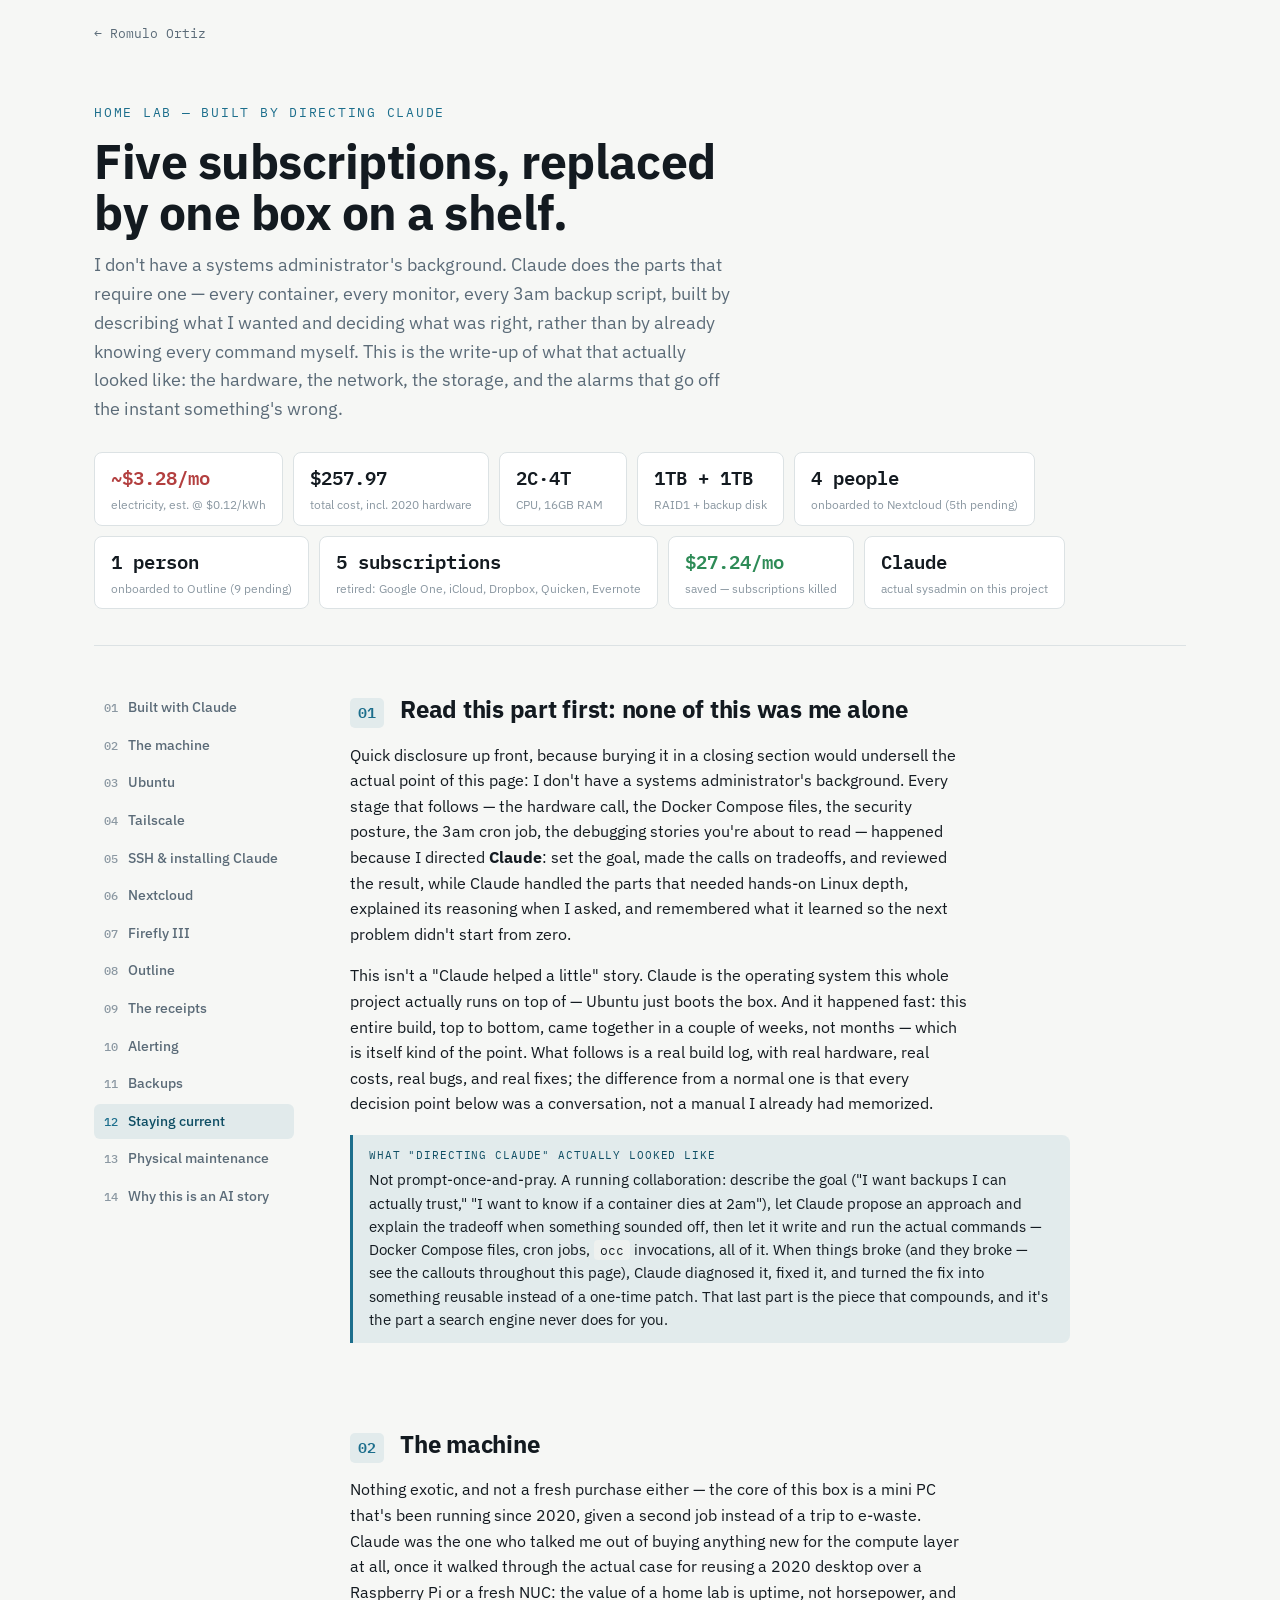
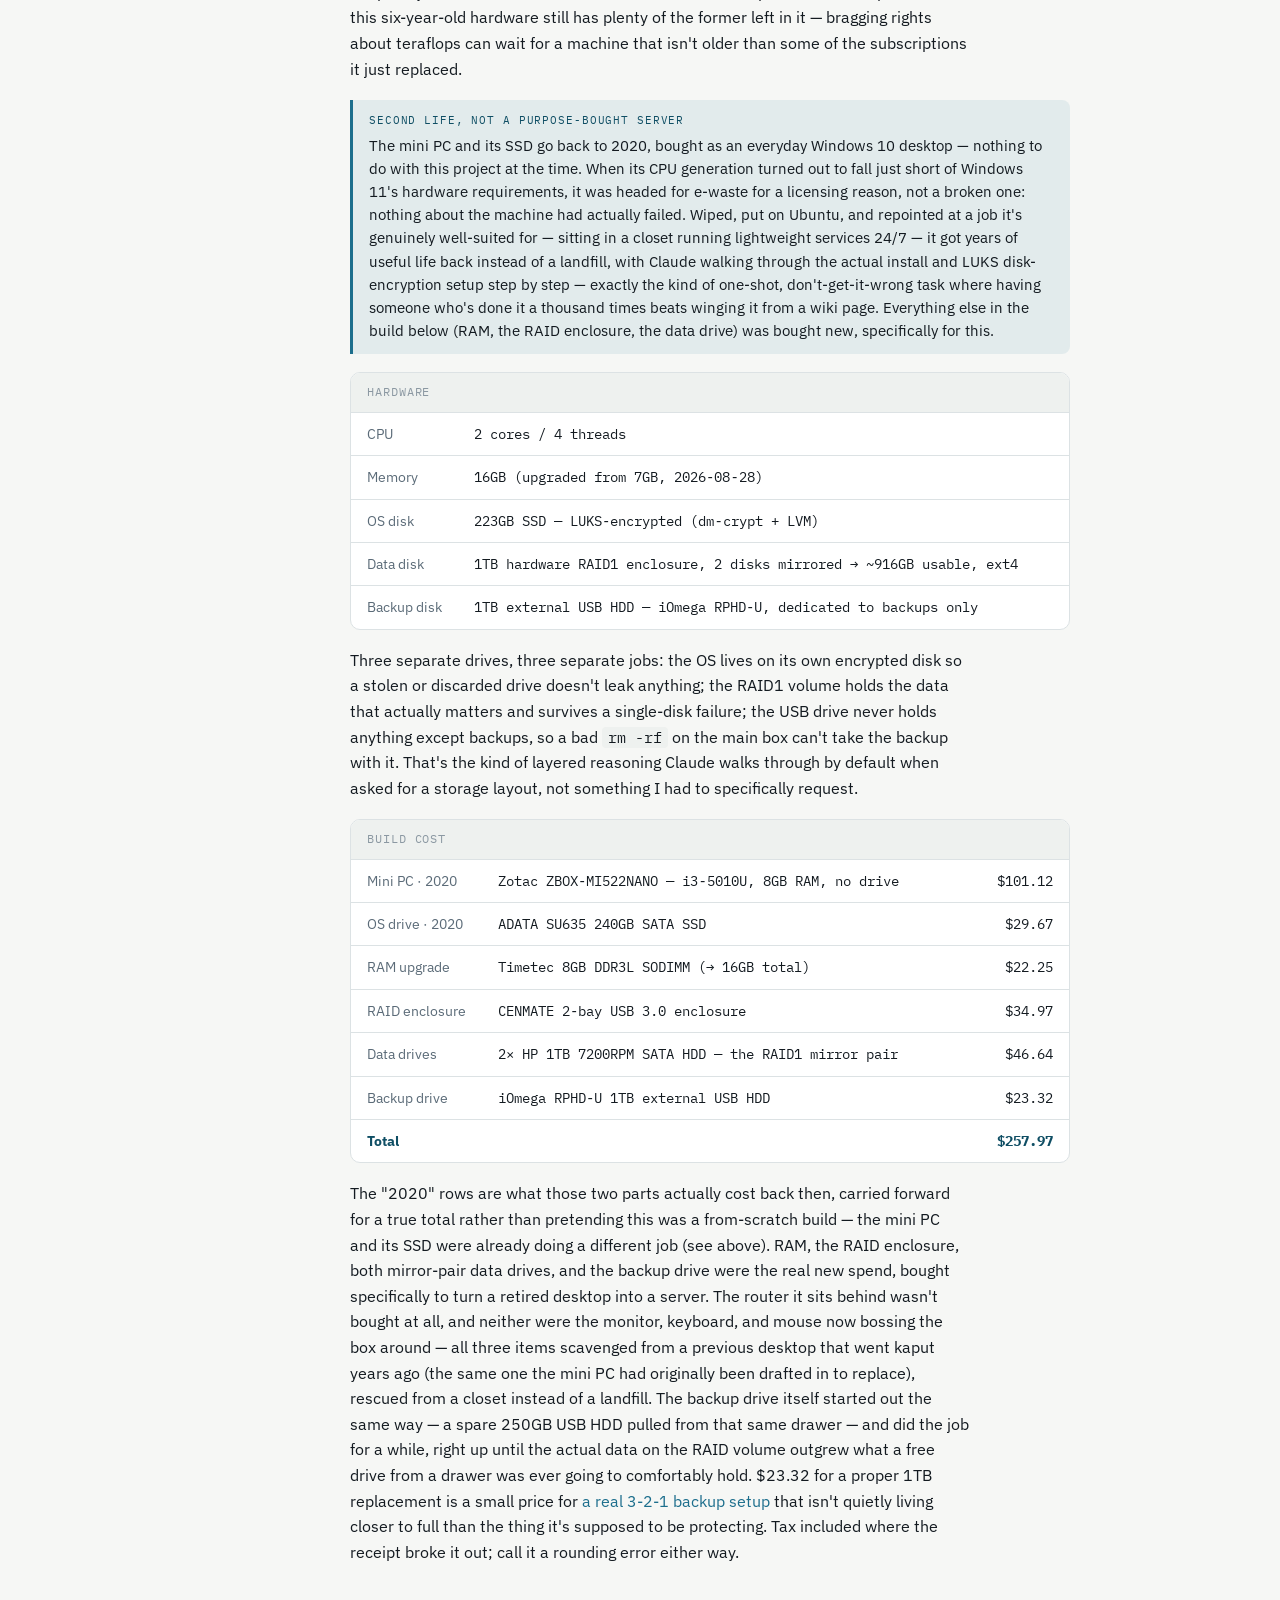
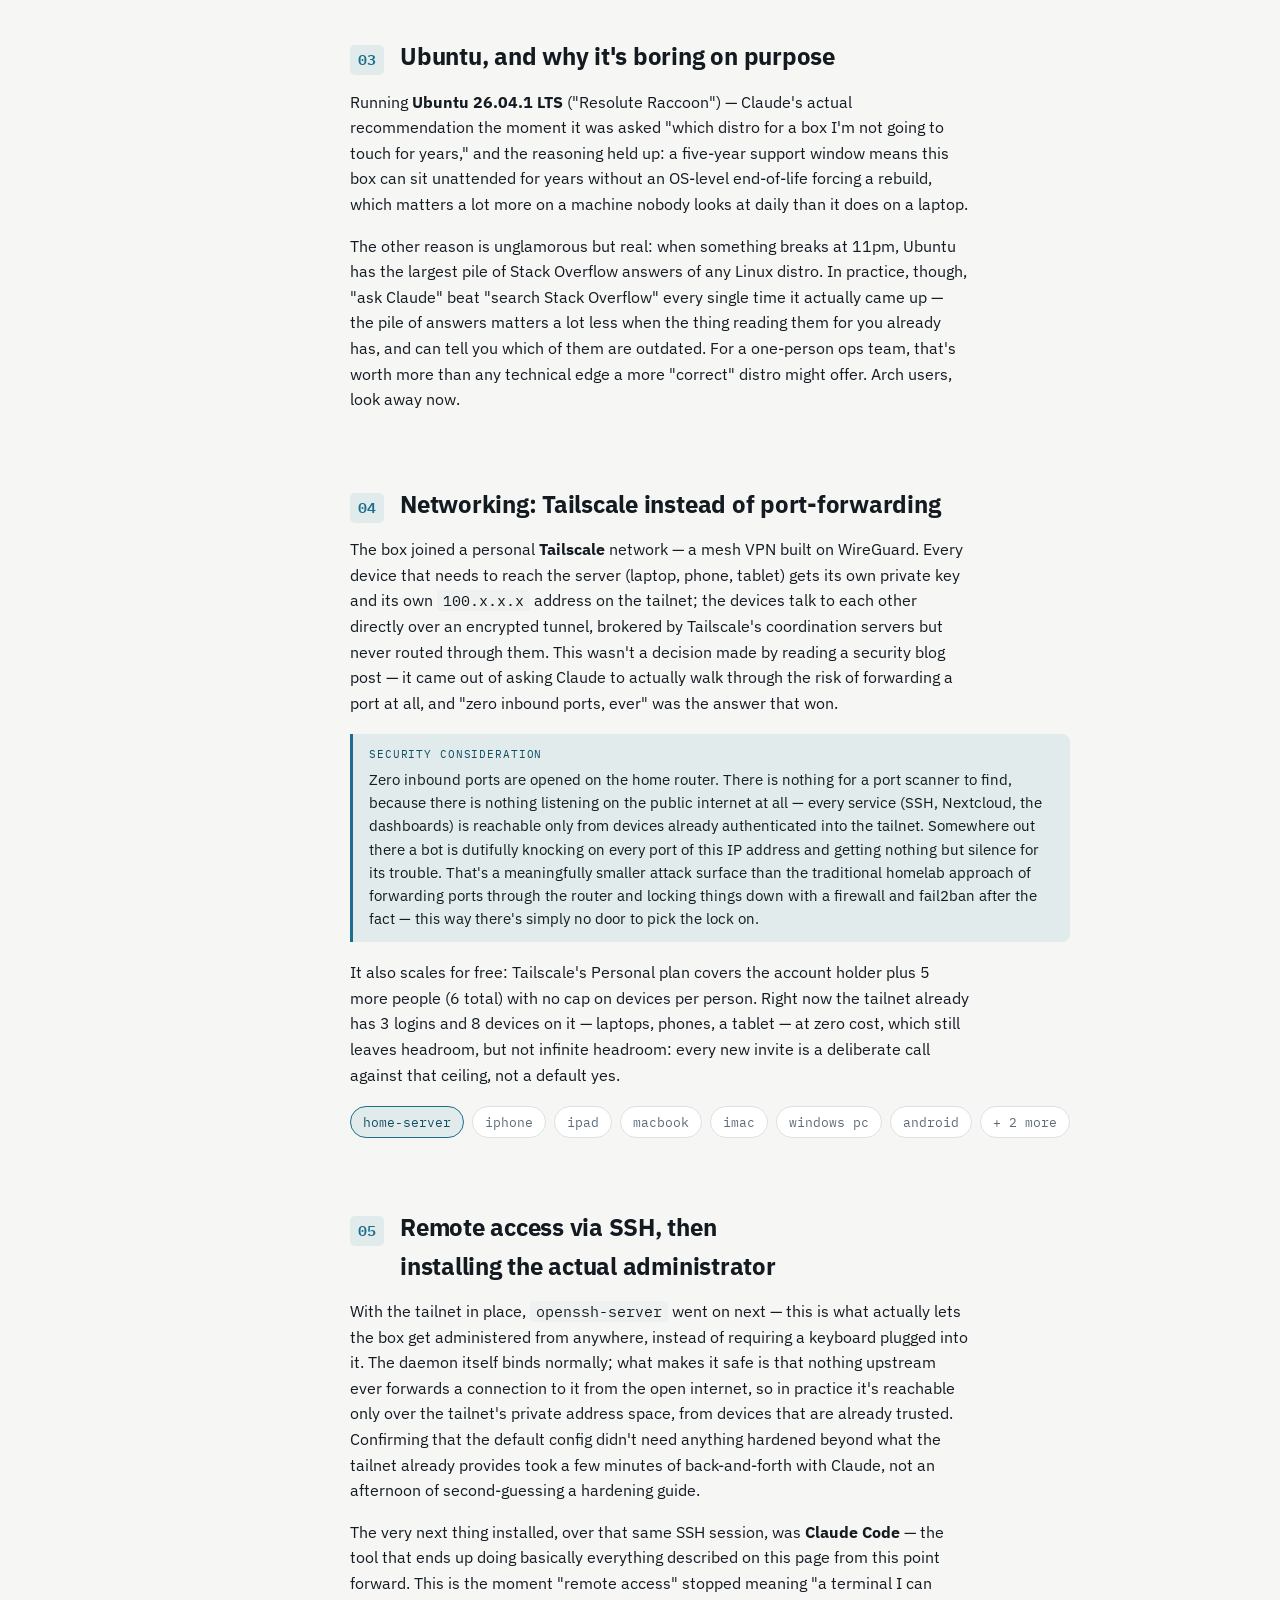
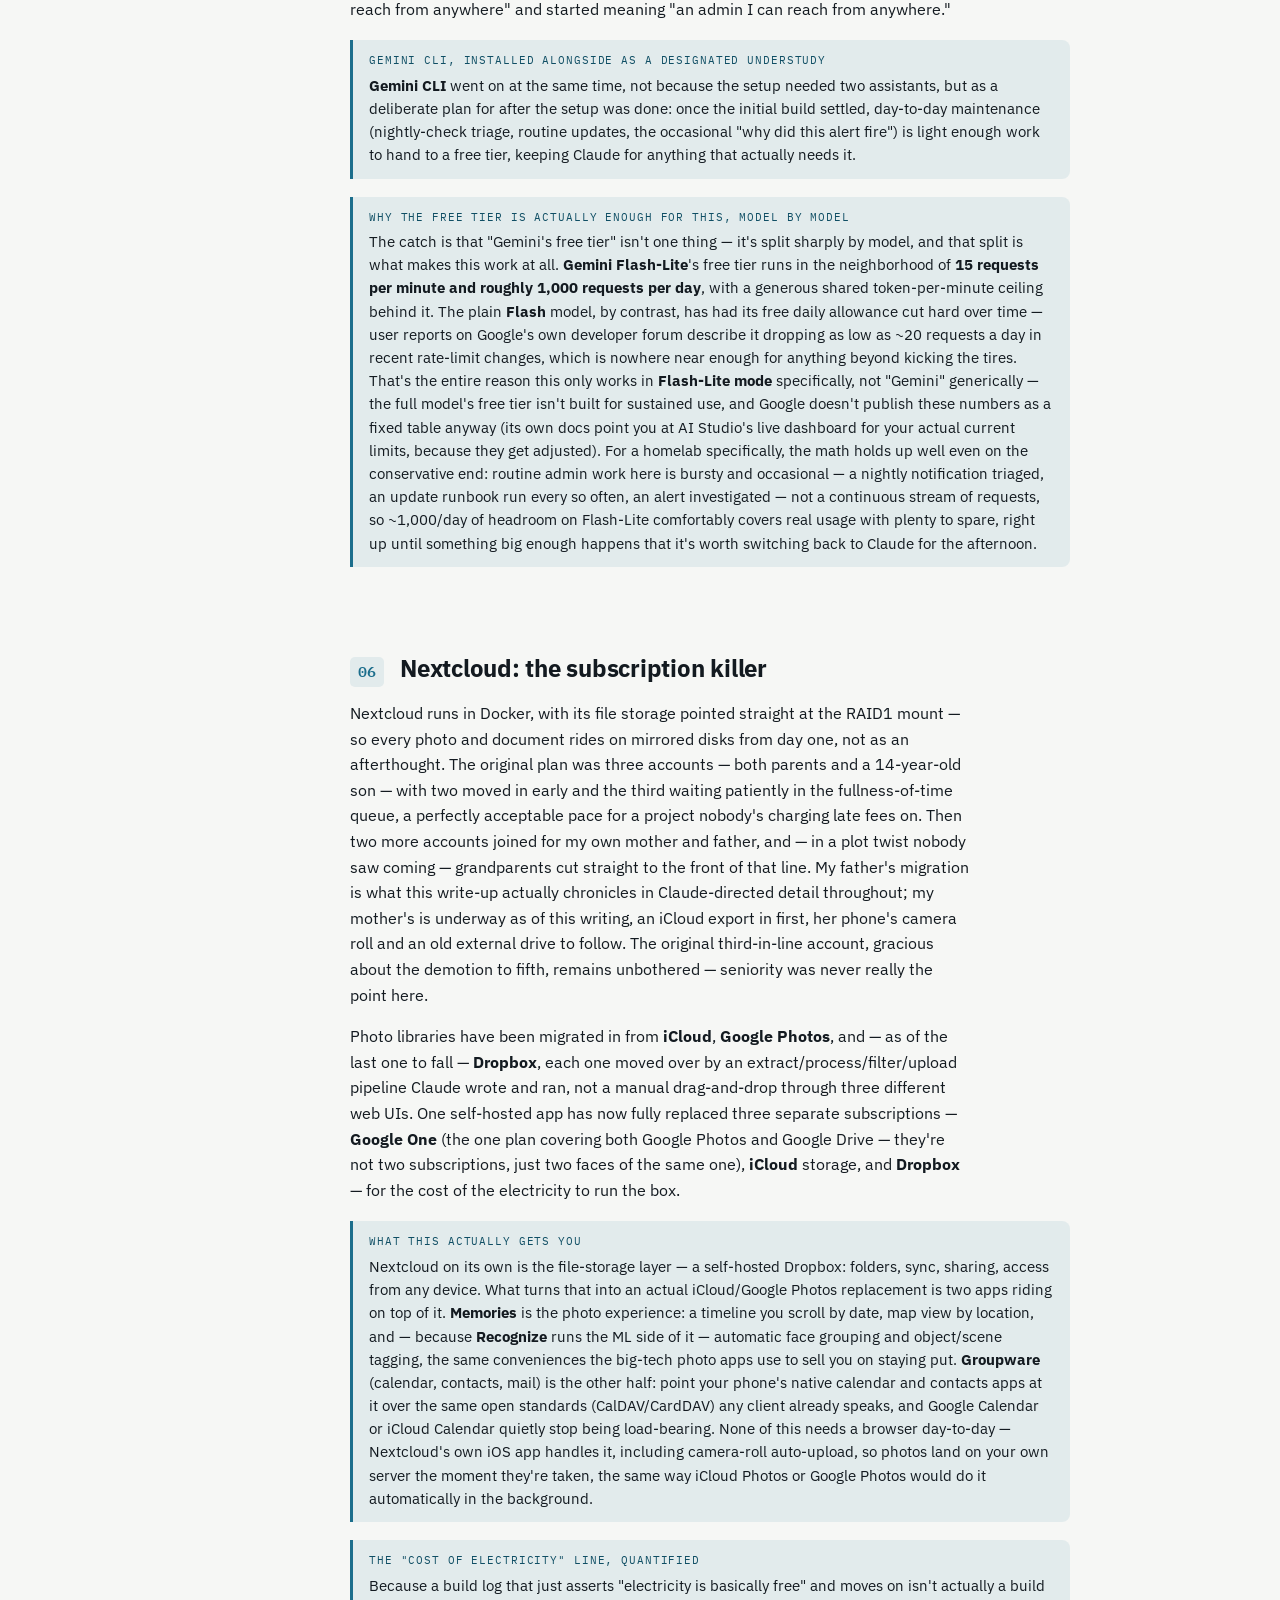
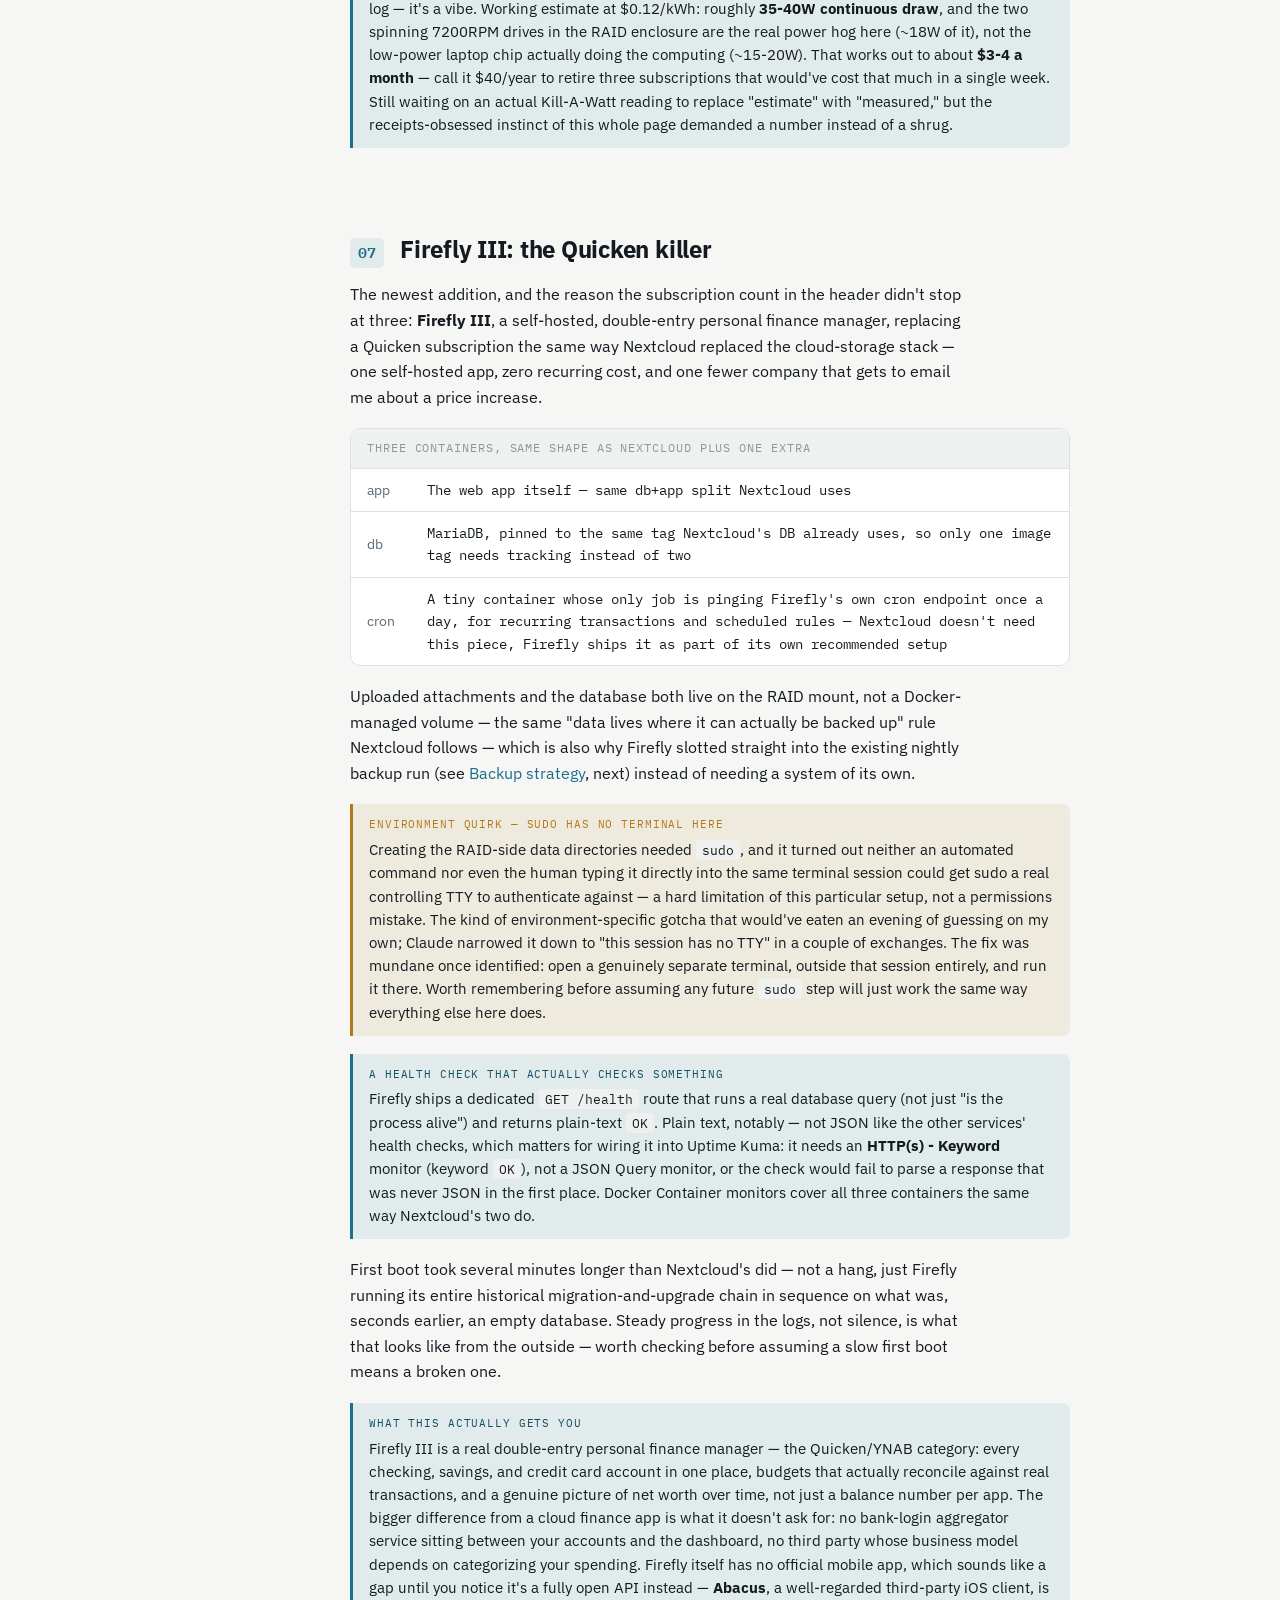
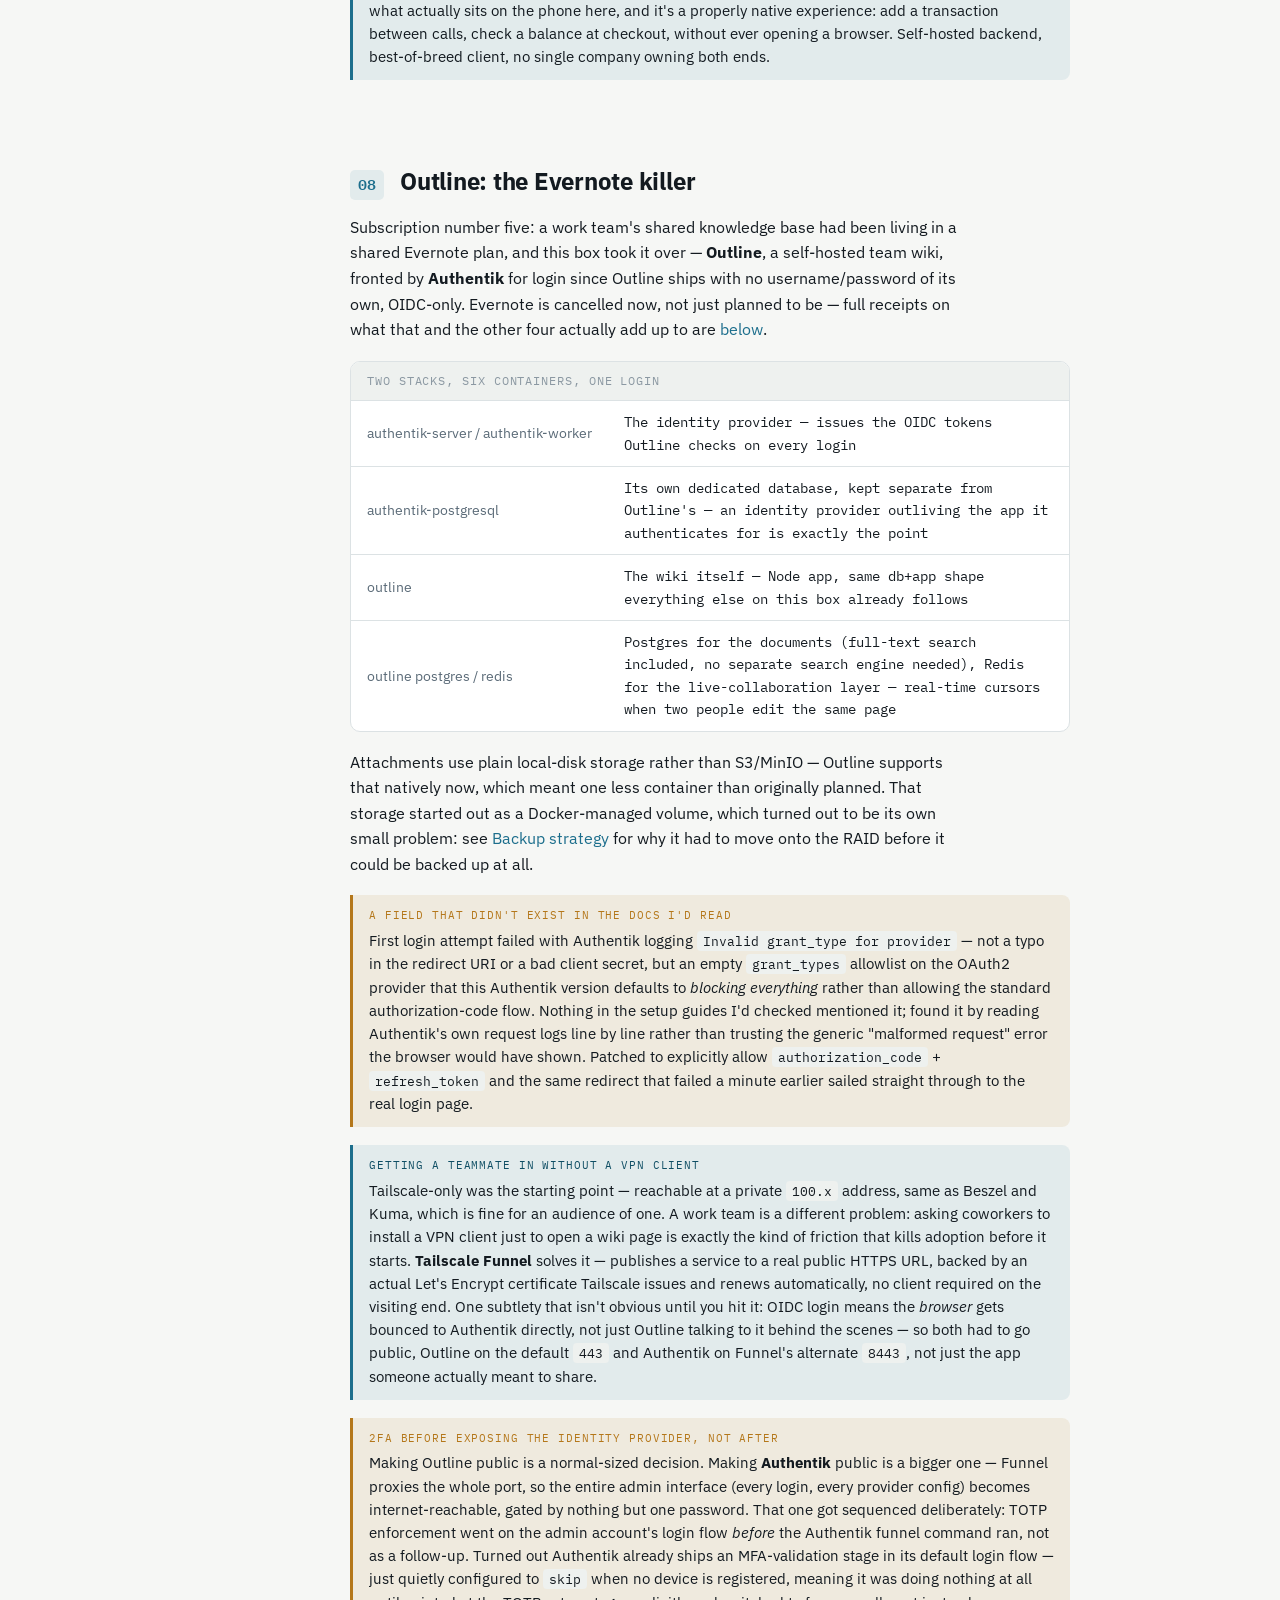
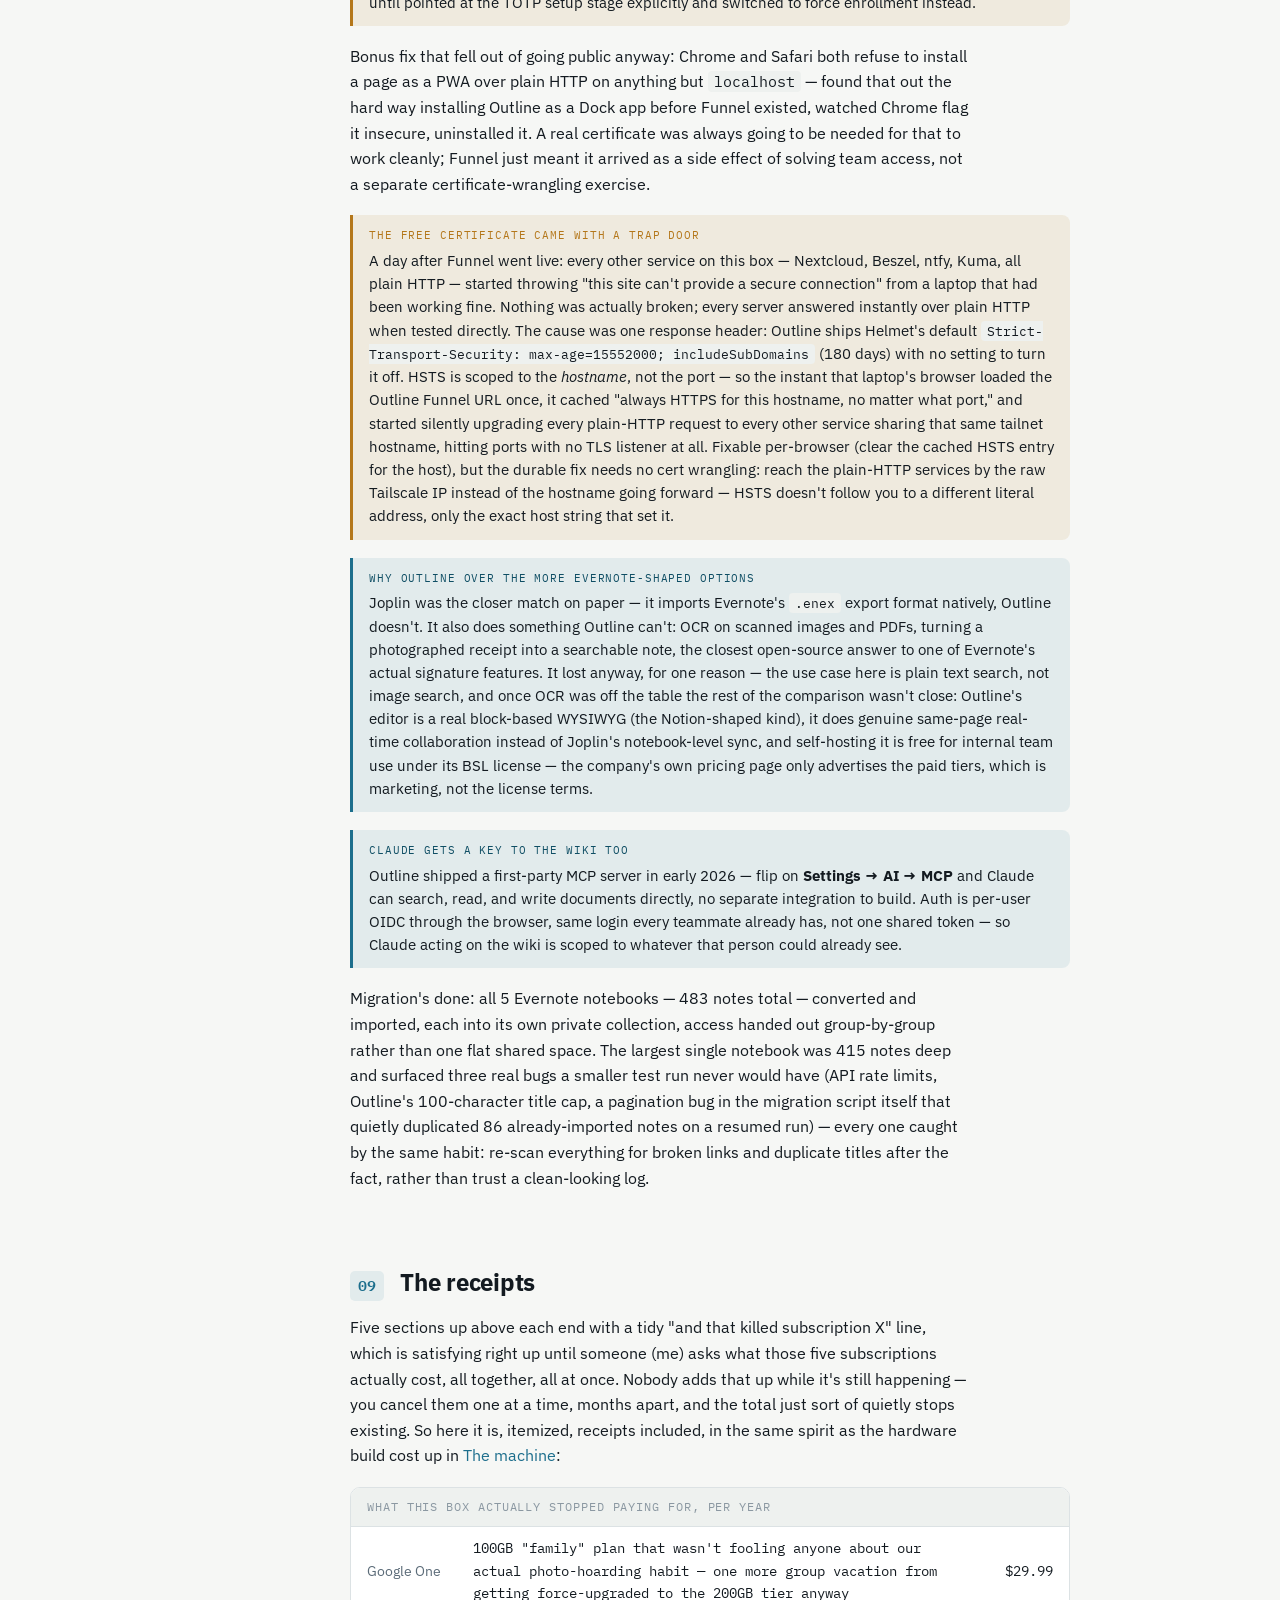
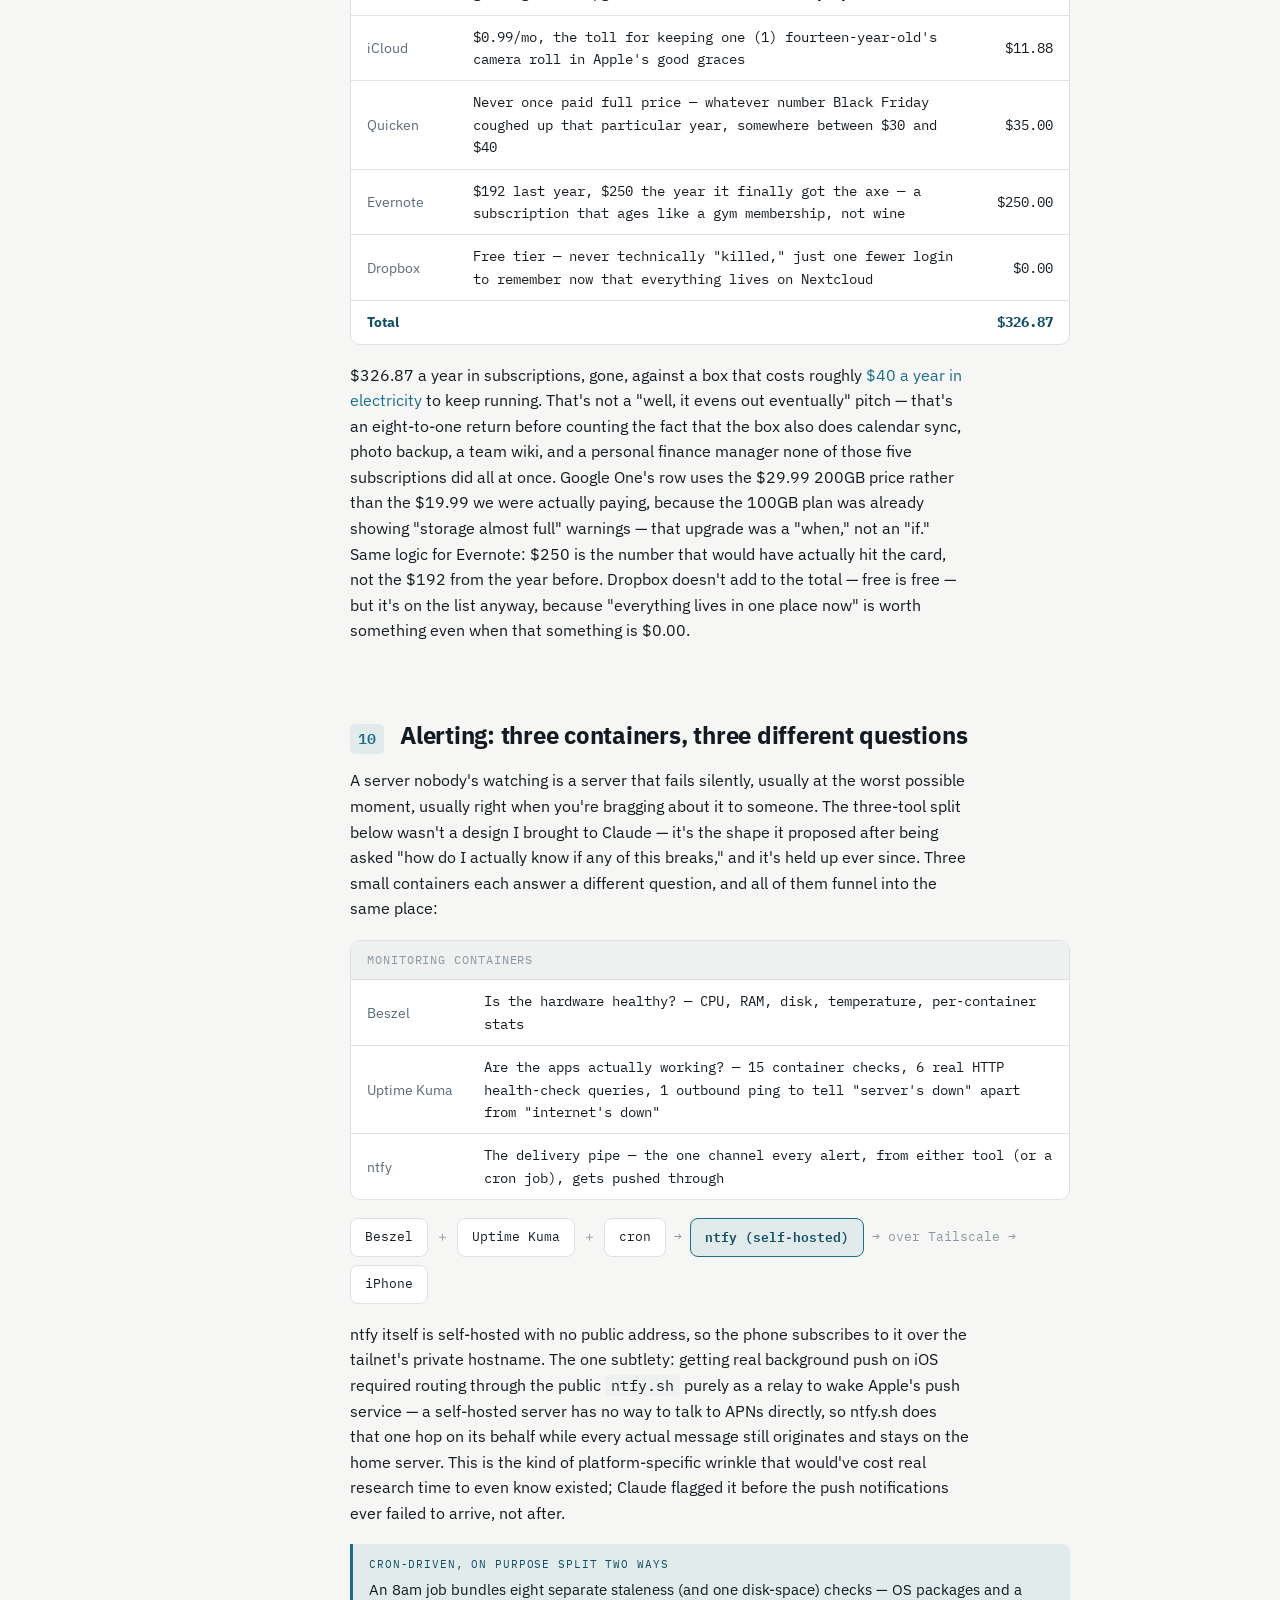
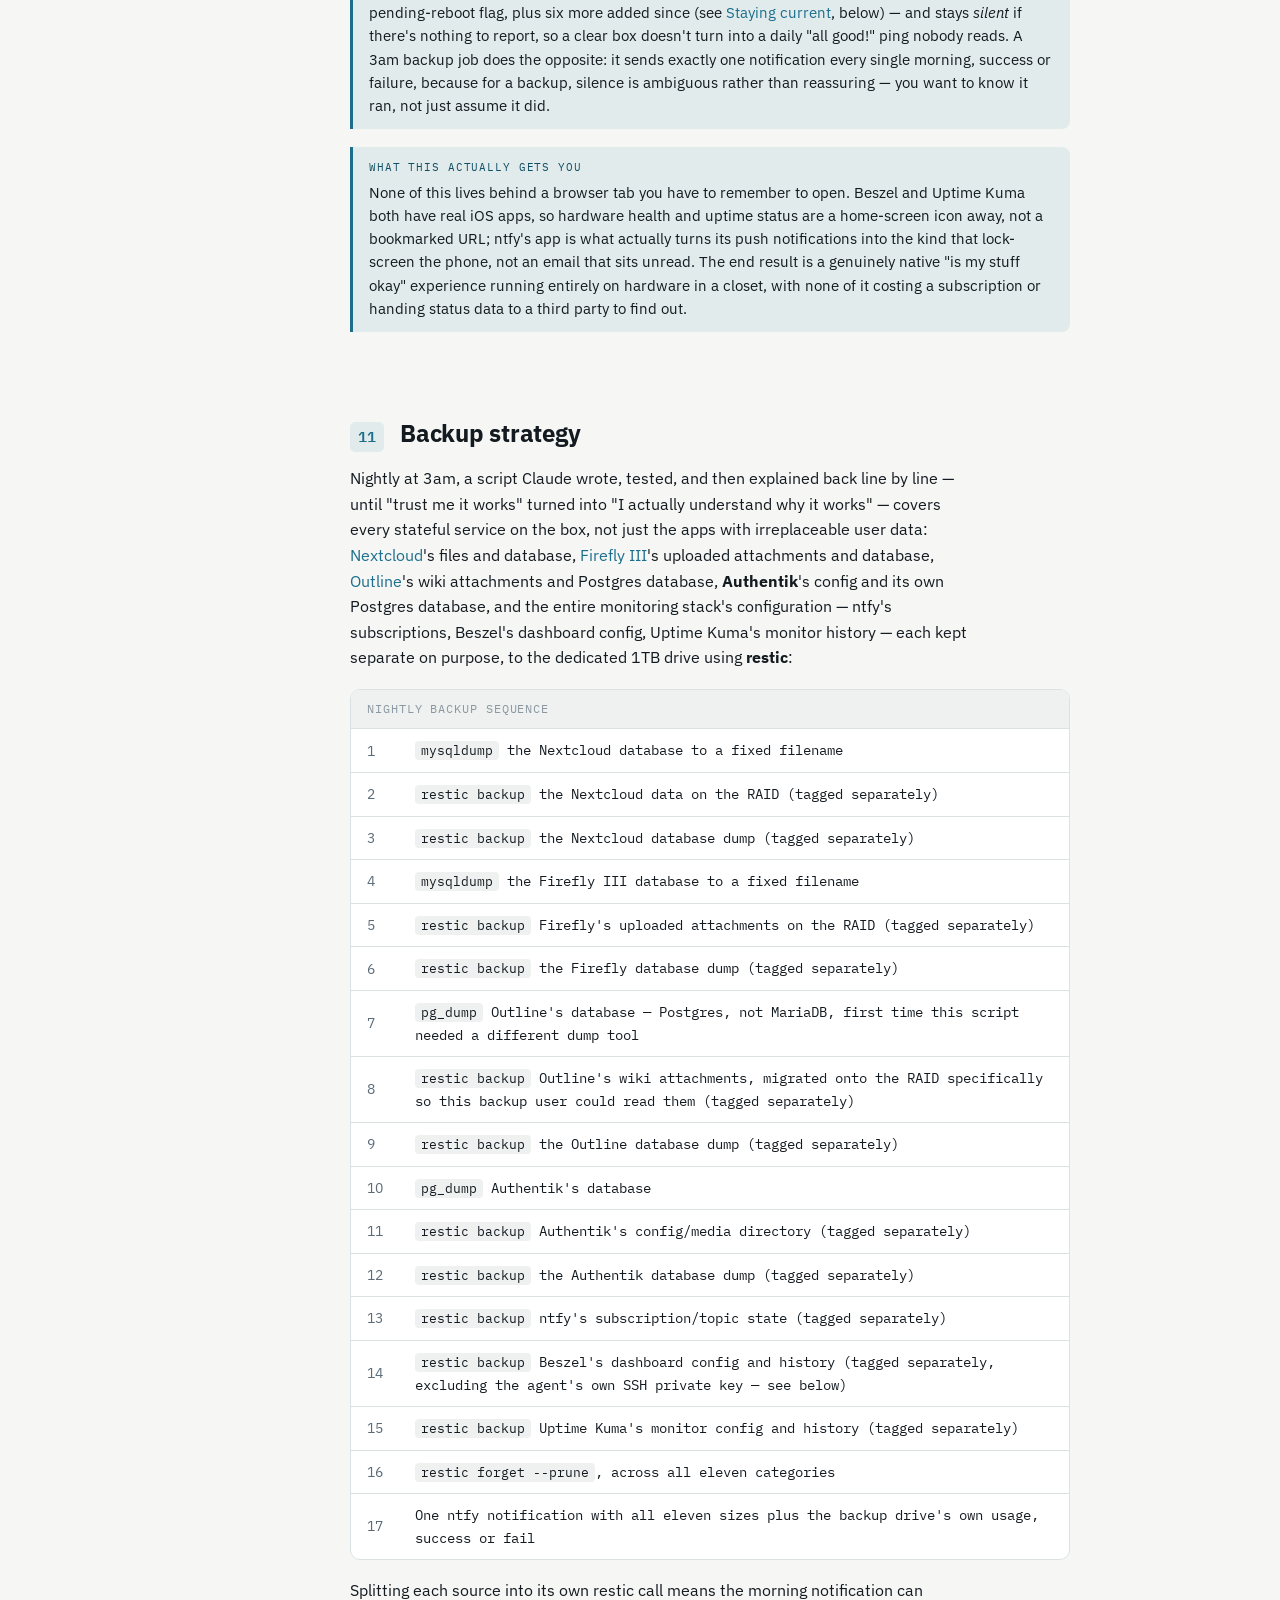
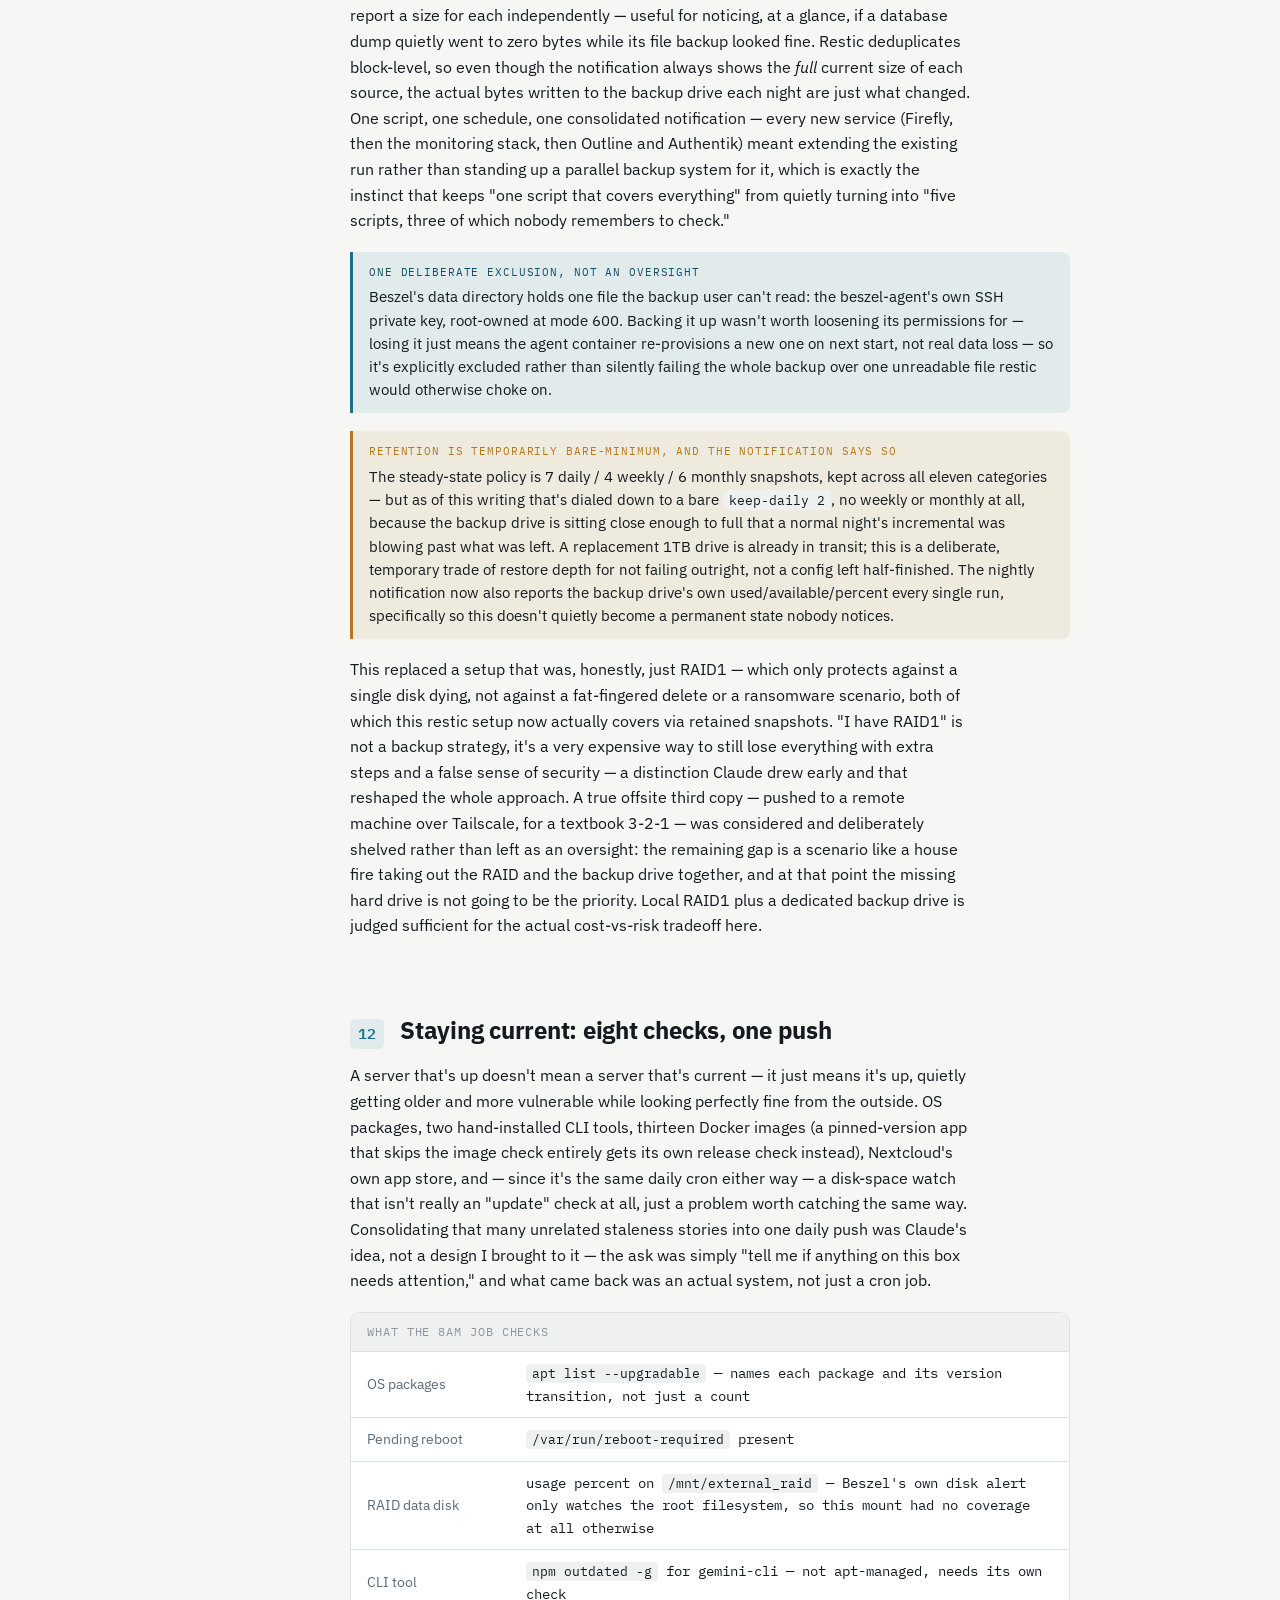
==== commit bec7716e: "Add electricity cost, Outline onboarding, and savings stat tiles Replaces the "$0/mo recurring cost"" ====
--- a/homelab.html
+++ b/homelab.html
@@ -18,12 +18,14 @@
     <h1>Five subscriptions, replaced by one box on a shelf.</h1>
     <p class="dek">I don't have a systems administrator's background. Claude does the parts that require one — every container, every monitor, every 3am backup script, built by describing what I wanted and deciding what was right, rather than by already knowing every command myself. This is the write-up of what that actually looked like: the hardware, the network, the storage, and the alarms that go off the instant something's wrong.</p>
     <div class="stats">
-      <div class="stat"><div class="v">$0/mo</div><div class="l">recurring cost</div></div>
+      <div class="stat cost"><div class="v">~$3.28/mo</div><div class="l">electricity, est. @ $0.12/kWh</div></div>
       <div class="stat"><div class="v">$257.97</div><div class="l">total cost, incl. 2020 hardware</div></div>
       <div class="stat"><div class="v">2C·4T</div><div class="l">CPU, 16GB RAM</div></div>
       <div class="stat"><div class="v">1TB + 1TB</div><div class="l">RAID1 + backup disk</div></div>
       <div class="stat"><div class="v">4 people</div><div class="l">onboarded to Nextcloud (5th pending)</div></div>
+      <div class="stat"><div class="v">1 person</div><div class="l">onboarded to Outline (9 pending)</div></div>
       <div class="stat"><div class="v">5 subscriptions</div><div class="l">retired: Google One, iCloud, Dropbox, Quicken, Evernote</div></div>
+      <div class="stat savings"><div class="v">$27.24/mo</div><div class="l">saved — subscriptions killed</div></div>
       <div class="stat"><div class="v">Claude</div><div class="l">actual sysadmin on this project</div></div>
     </div>
   </header>
@@ -554,7 +556,6 @@
   <div class="closing">
     <h3>Next up</h3>
     <ul>
-      <li><span>Finishing my mother's migration — the iCloud export landed first, her phone's camera roll and an old external drive are next</span></li>
       <li><span>The original third-in-line account (now fifth, after two grandparents cut ahead) still isn't going anywhere — no rush, no deadline, no complaints</span></li>
       <li><span>Confident enough now, after this build, to start trying day-to-day management through <strong>Gemini CLI</strong> instead — not a vote against Claude, more a "graduated from the tutorial" experiment to see how the same workflow holds up on a different assistant</span></li>
     </ul>
--- a/styles.css
+++ b/styles.css
@@ -11,6 +11,8 @@
   --accent-ink: #0F4E64;
   --alert: #B4771A;
   --alert-soft: rgba(180,119,26,0.10);
+  --cost: #B33F3F;
+  --savings: #2E8B57;
   --font-sans: 'IBM Plex Sans', -apple-system, BlinkMacSystemFont, 'Segoe UI', sans-serif;
   --font-mono: 'IBM Plex Mono', ui-monospace, SFMono-Regular, Menlo, Consolas, monospace;
 }
@@ -29,6 +31,8 @@
     --accent-ink: #B8E4F2;
     --alert: #E0A64A;
     --alert-soft: rgba(224,166,74,0.13);
+    --cost: #E2827E;
+    --savings: #6FCF97;
   }
 }
 :root[data-theme="dark"] {
@@ -44,6 +48,8 @@
   --accent-ink: #B8E4F2;
   --alert: #E0A64A;
   --alert-soft: rgba(224,166,74,0.13);
+  --cost: #E2827E;
+  --savings: #6FCF97;
 }
 
 * { box-sizing: border-box; }
@@ -135,6 +141,8 @@
   color: var(--text-faint);
   margin-top: 2px;
 }
+.stat.cost .v { color: var(--cost); }
+.stat.savings .v { color: var(--savings); }
 
 /* ---------- index page: entry list ---------- */
 .entries {
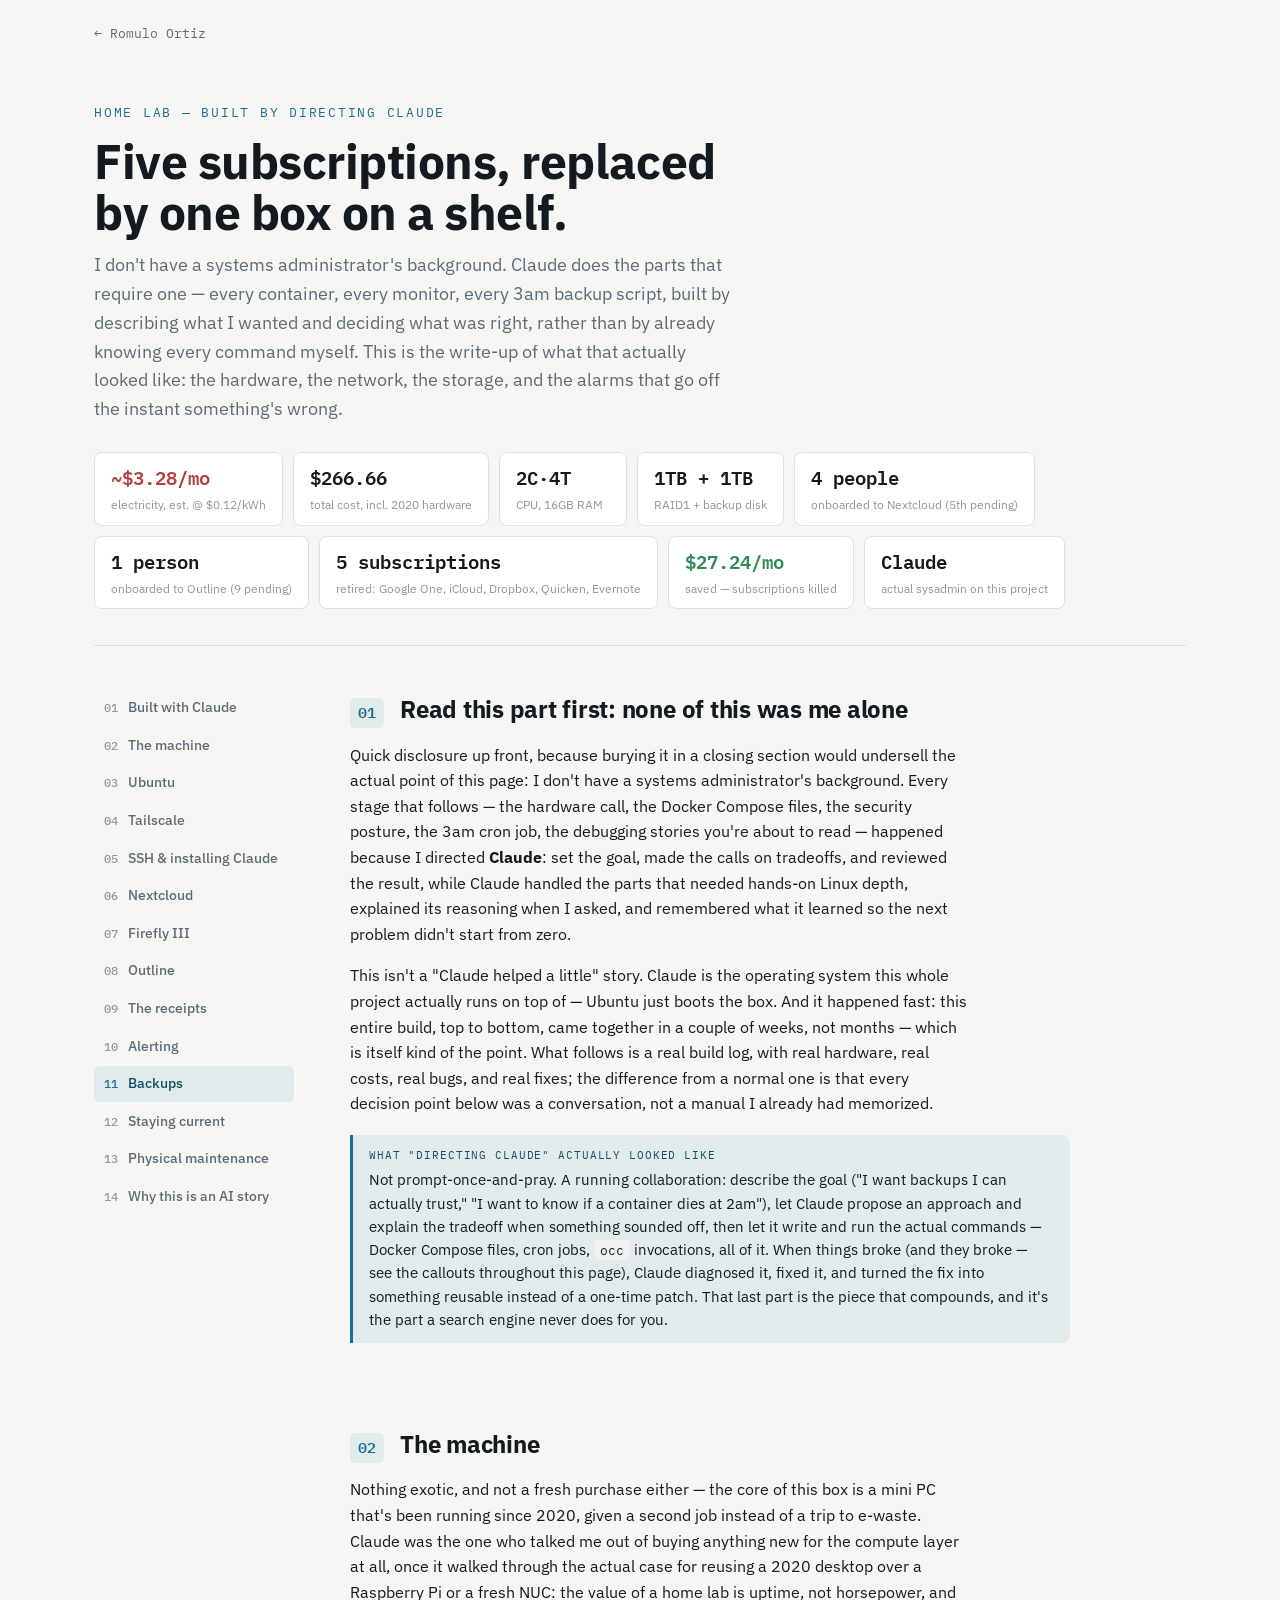
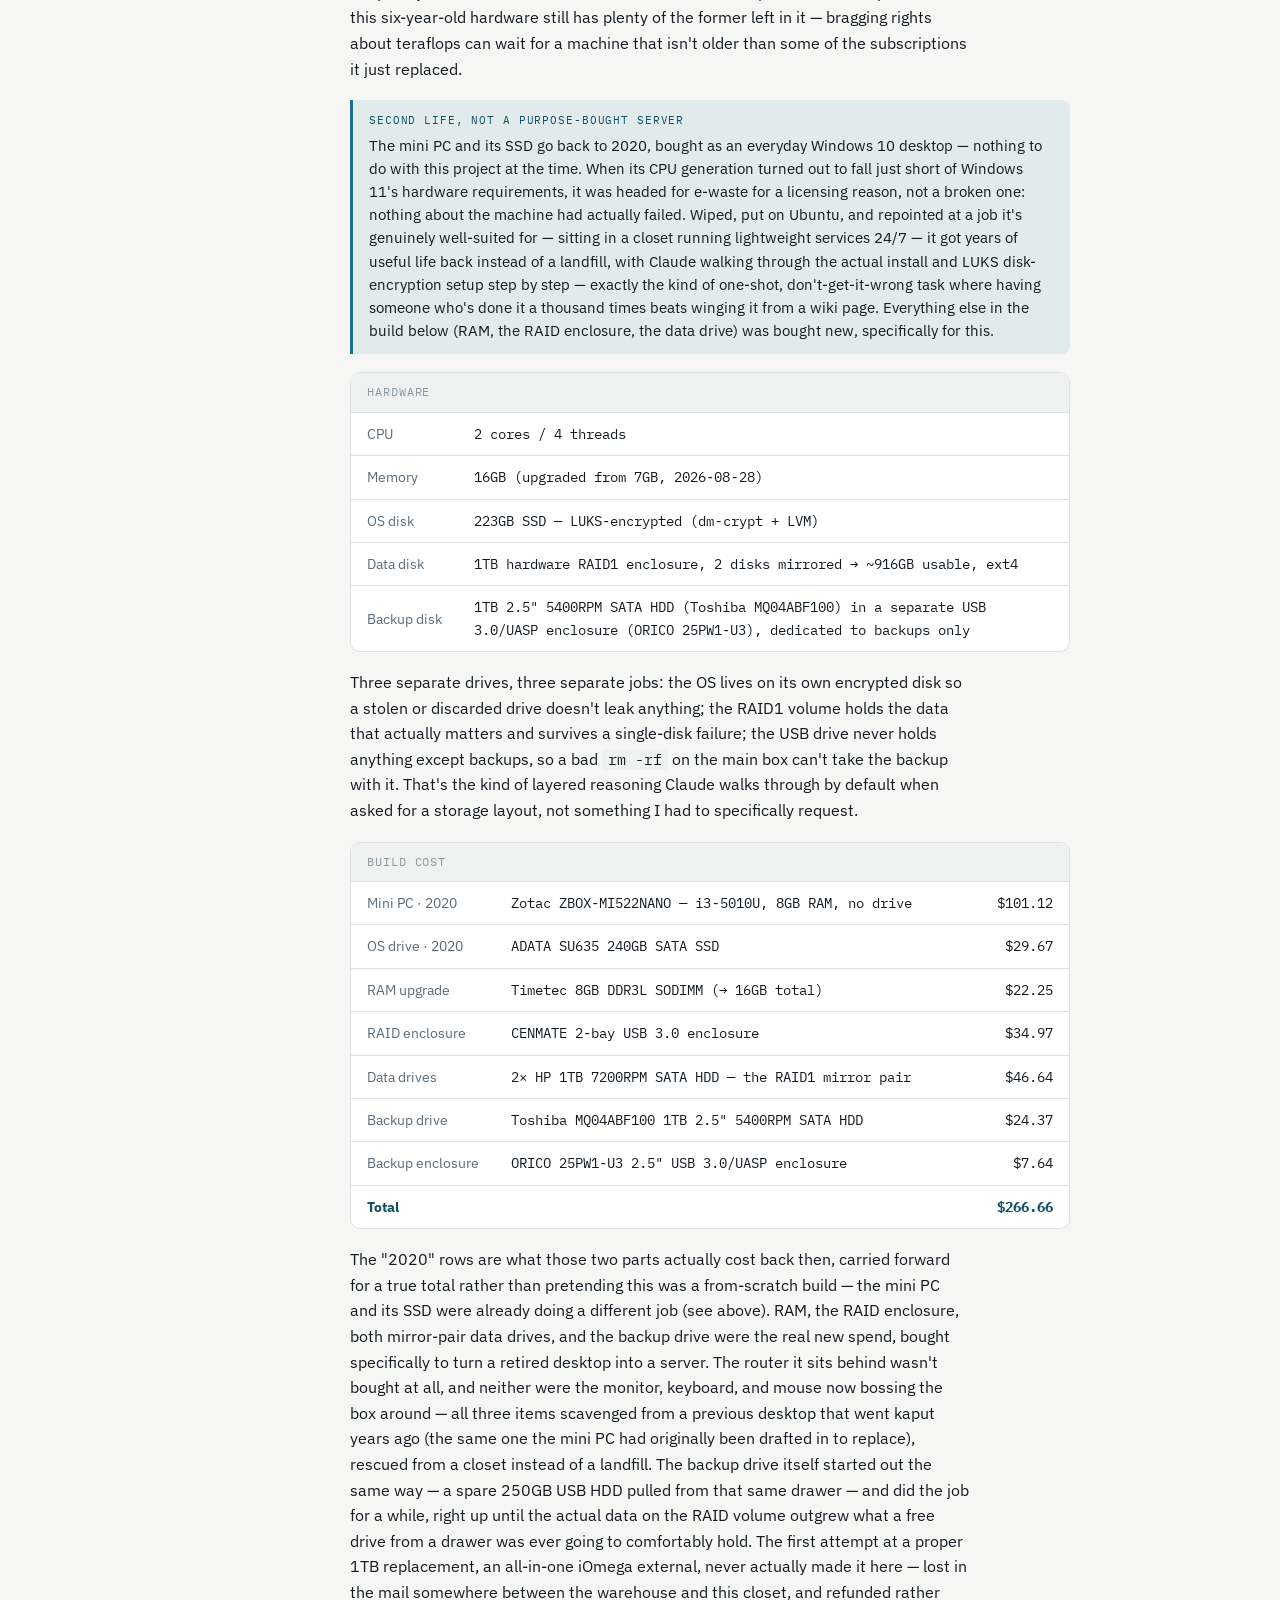
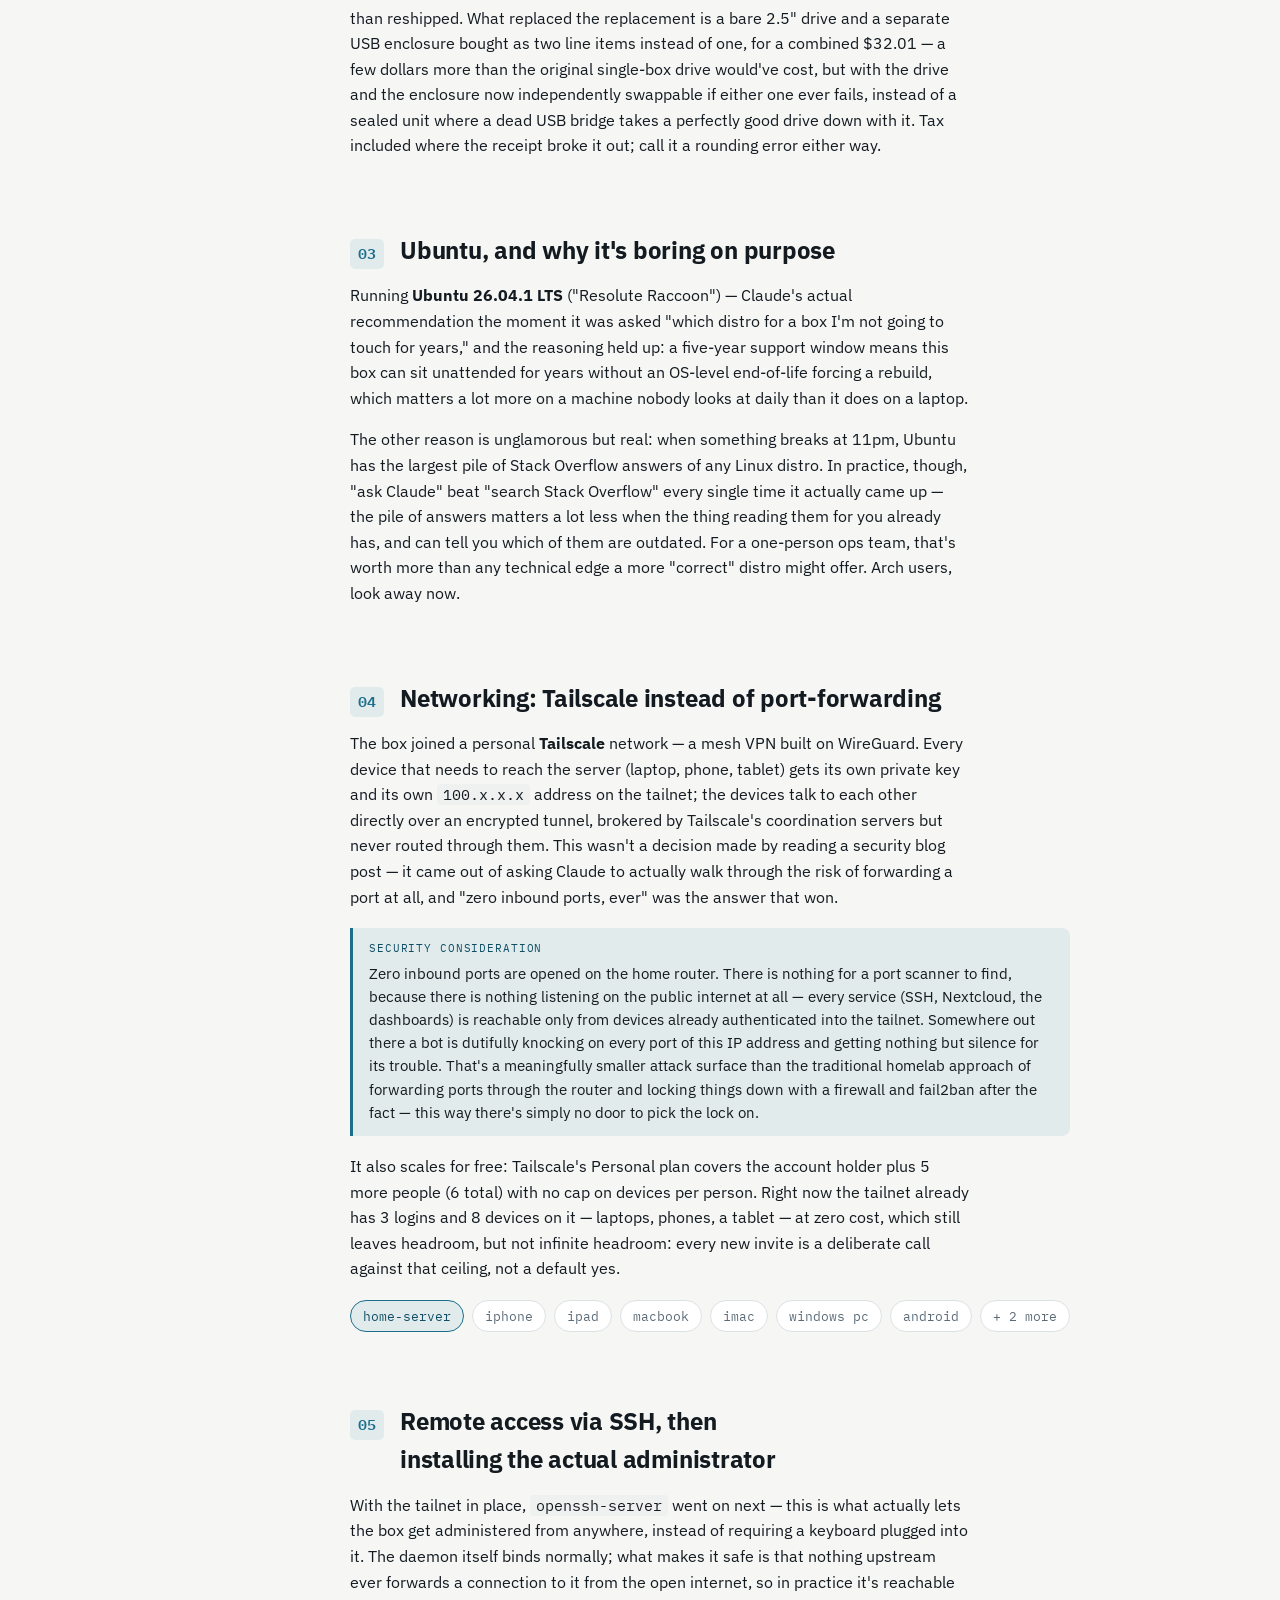
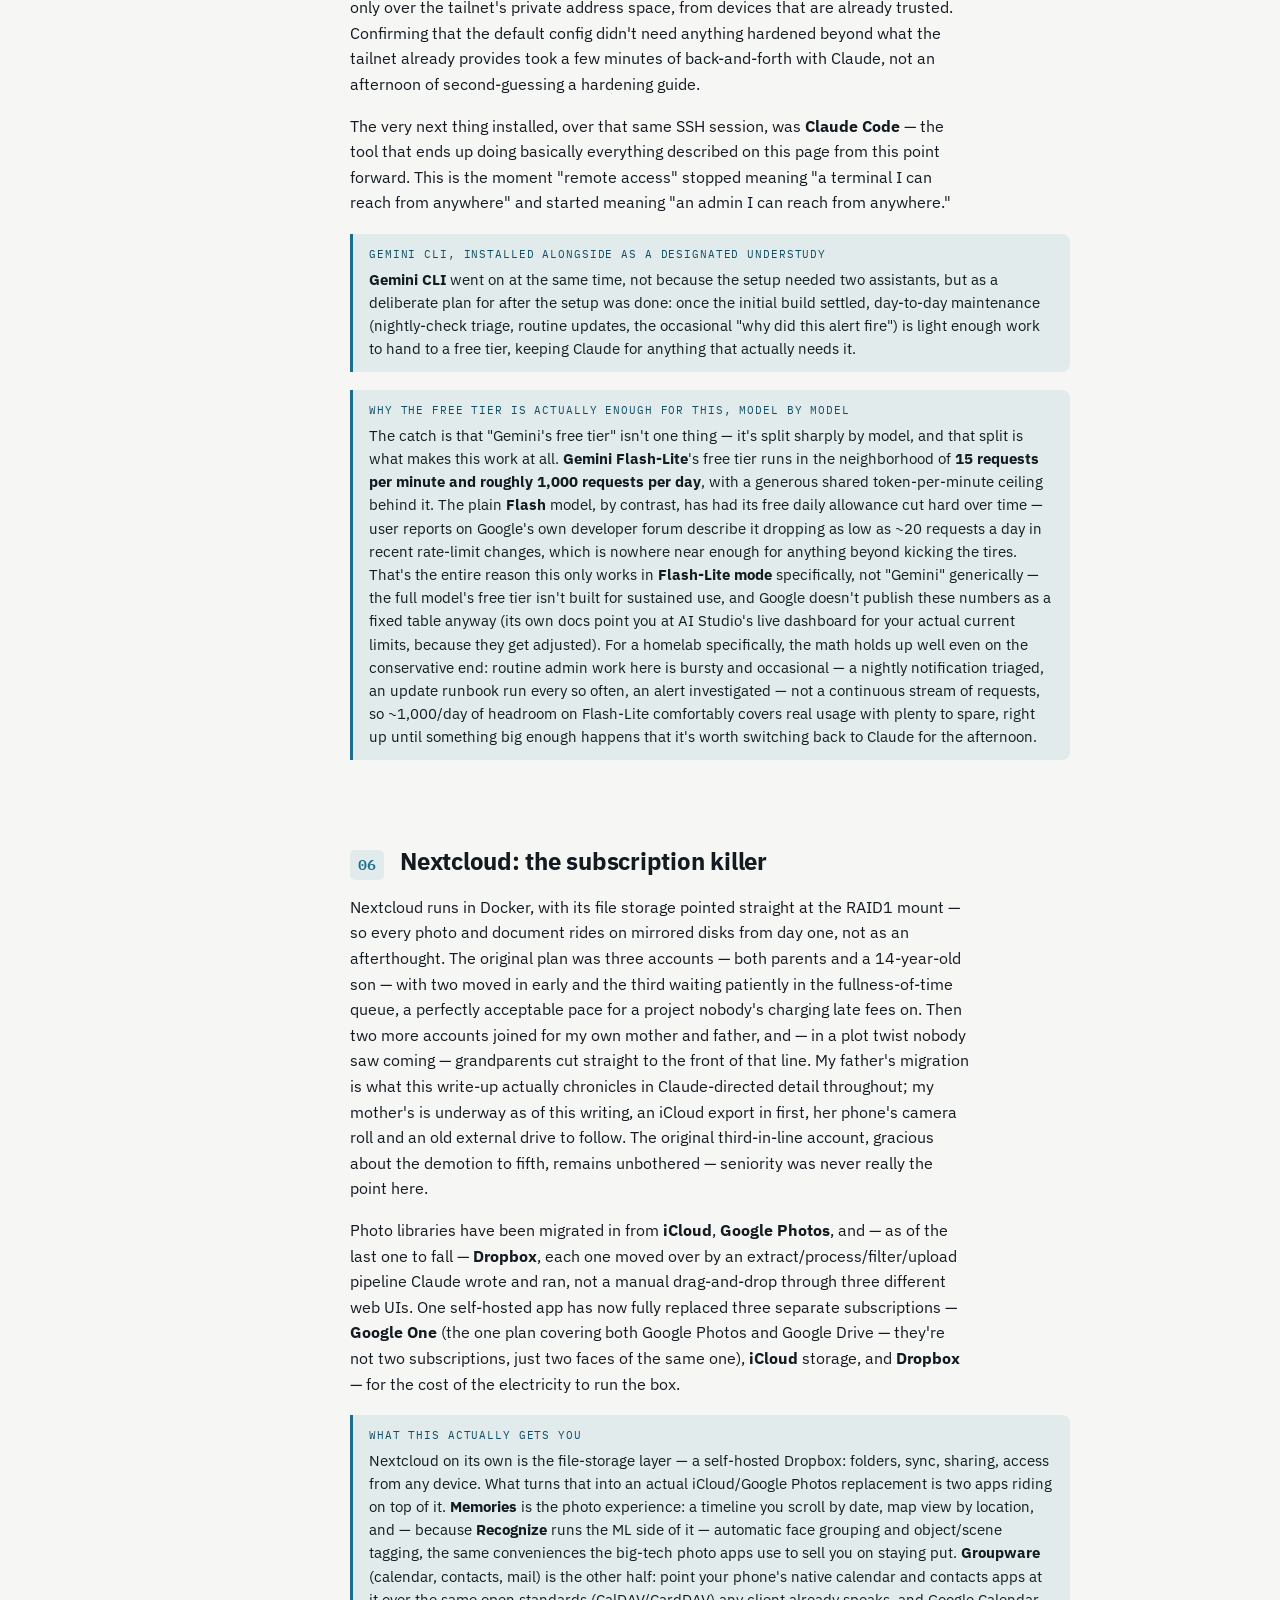
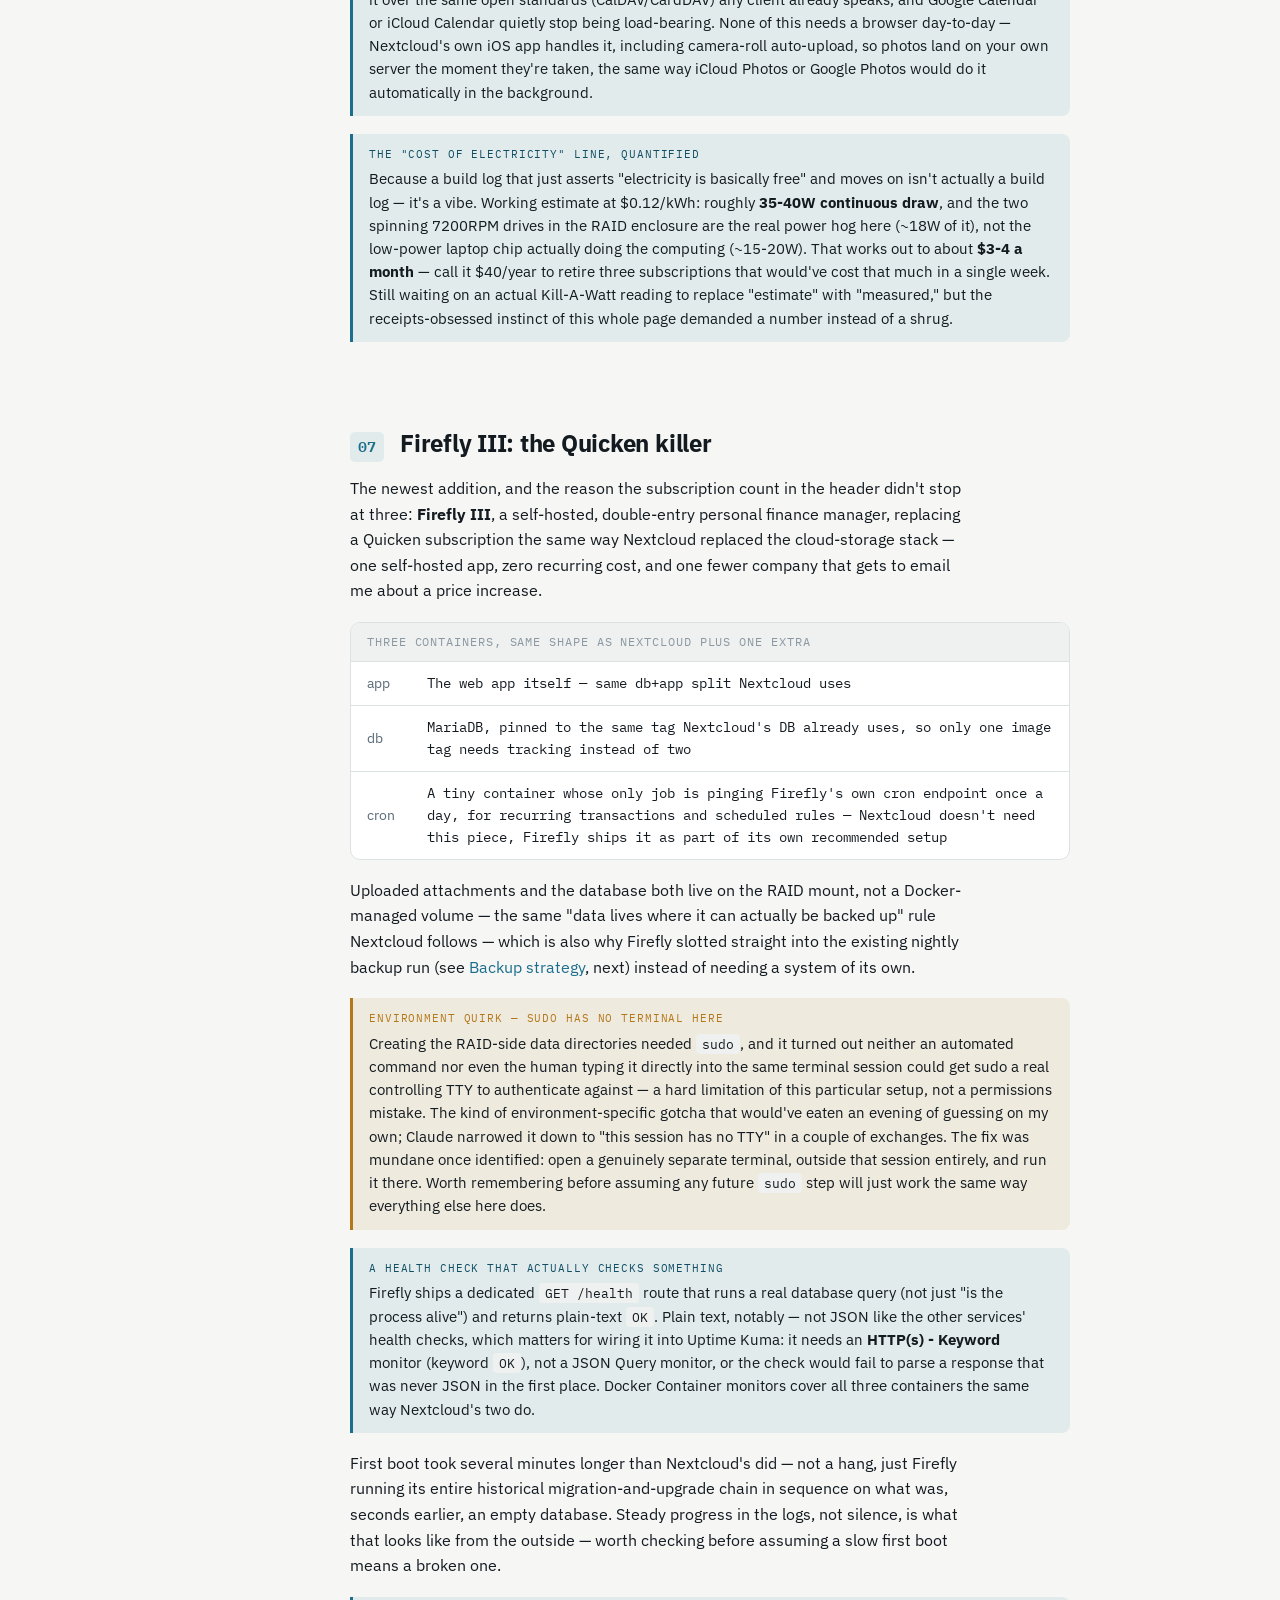
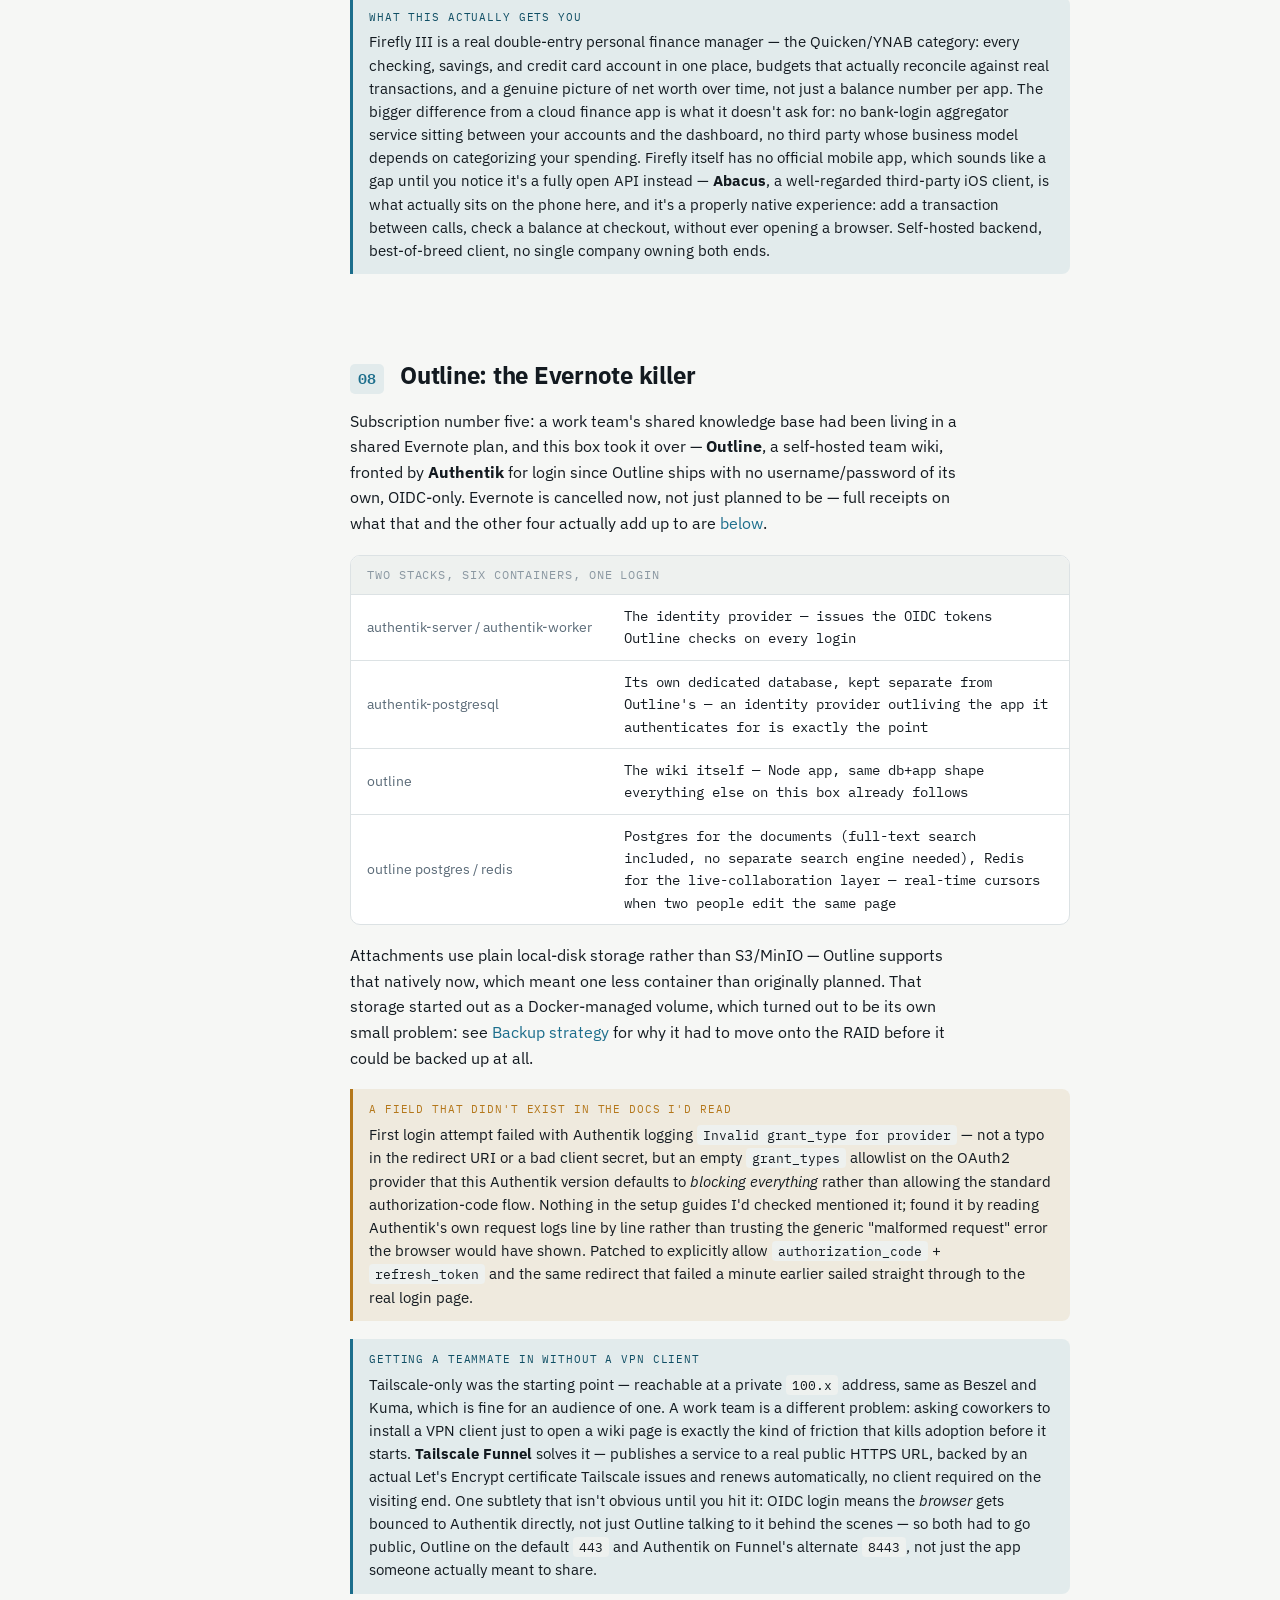
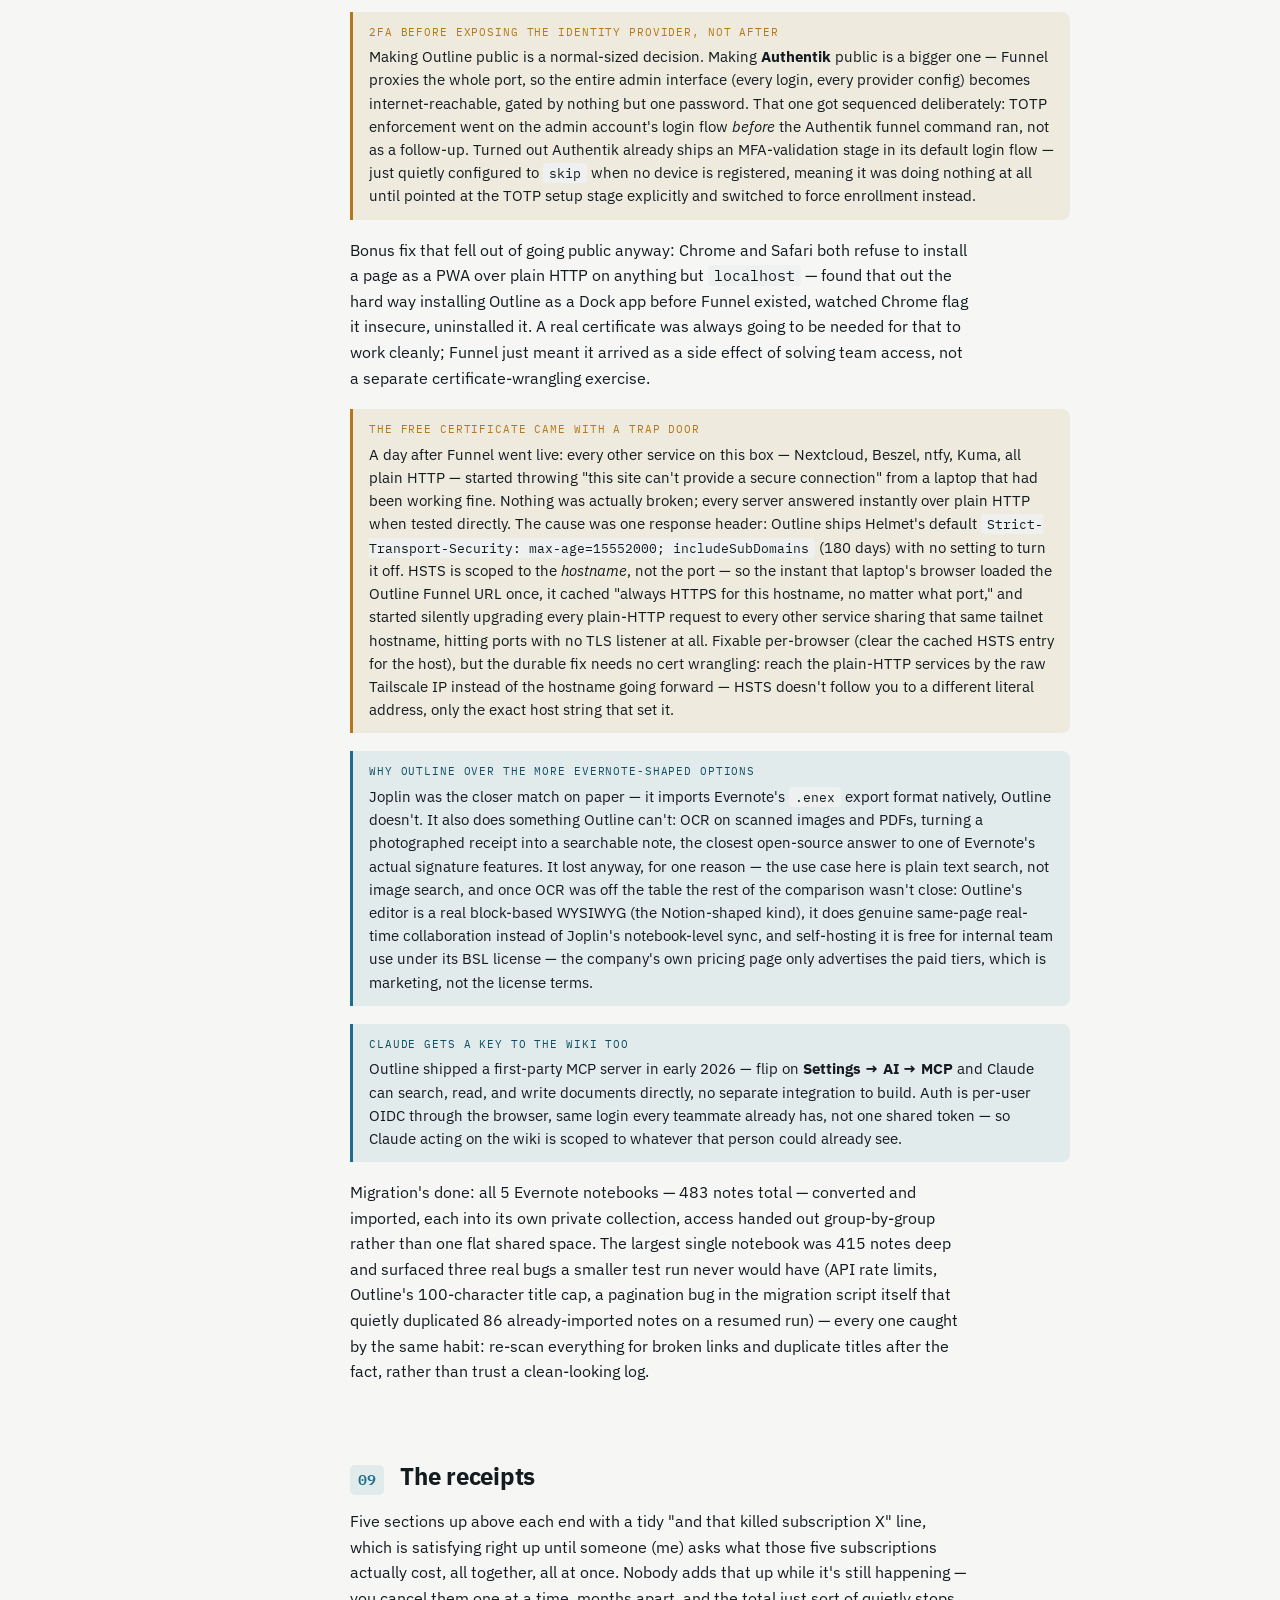
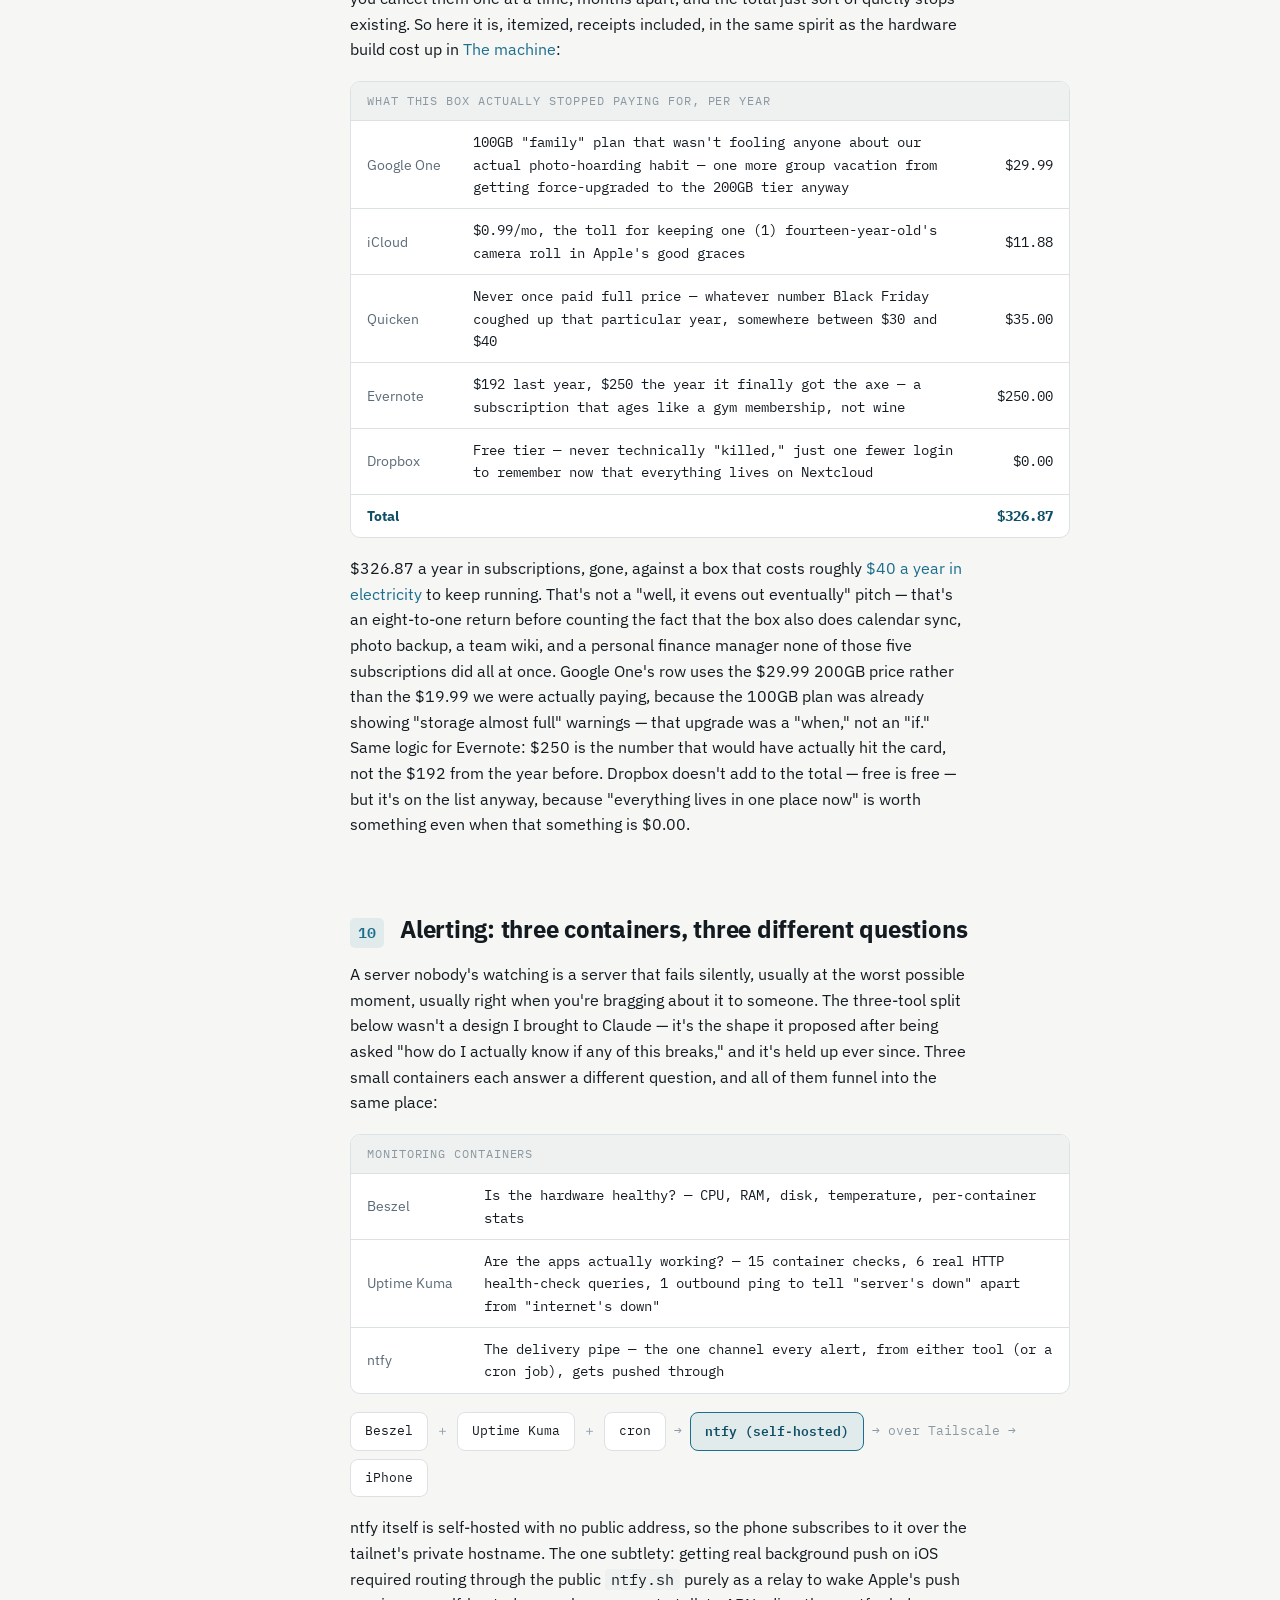
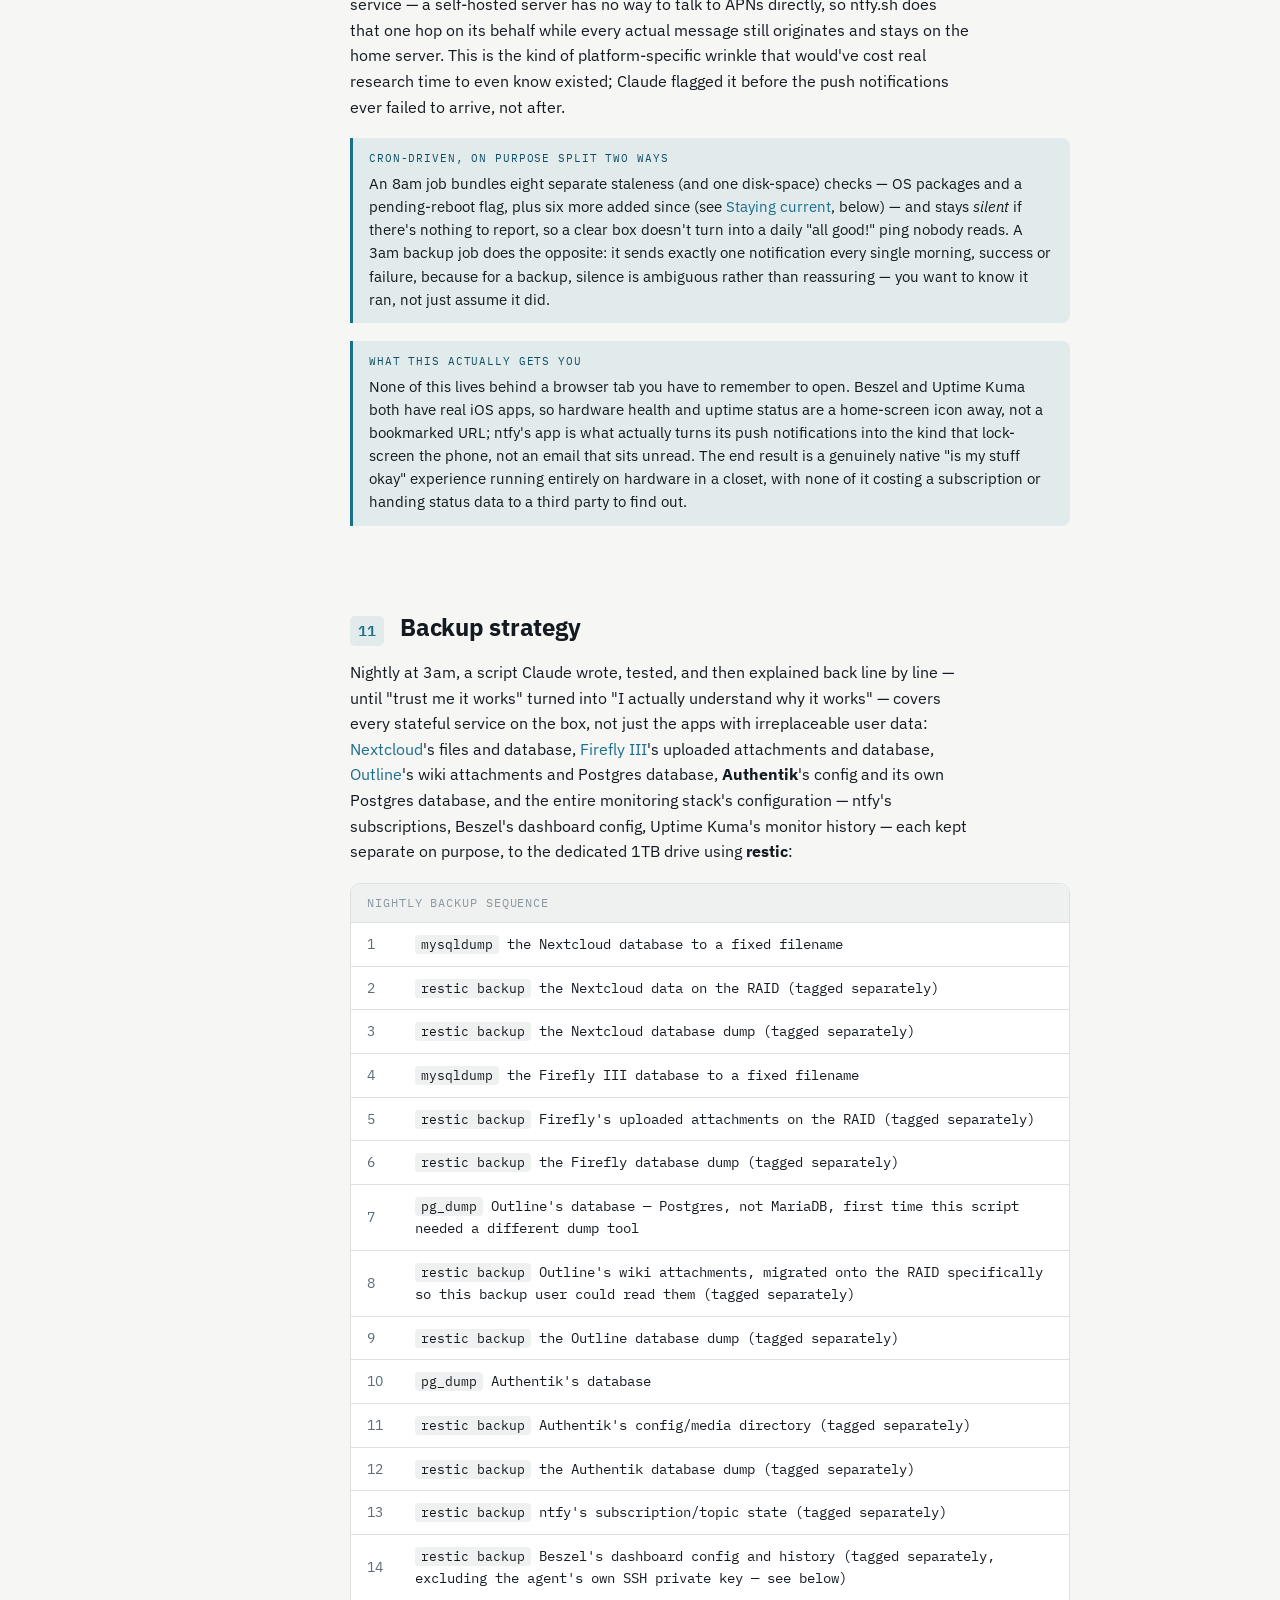
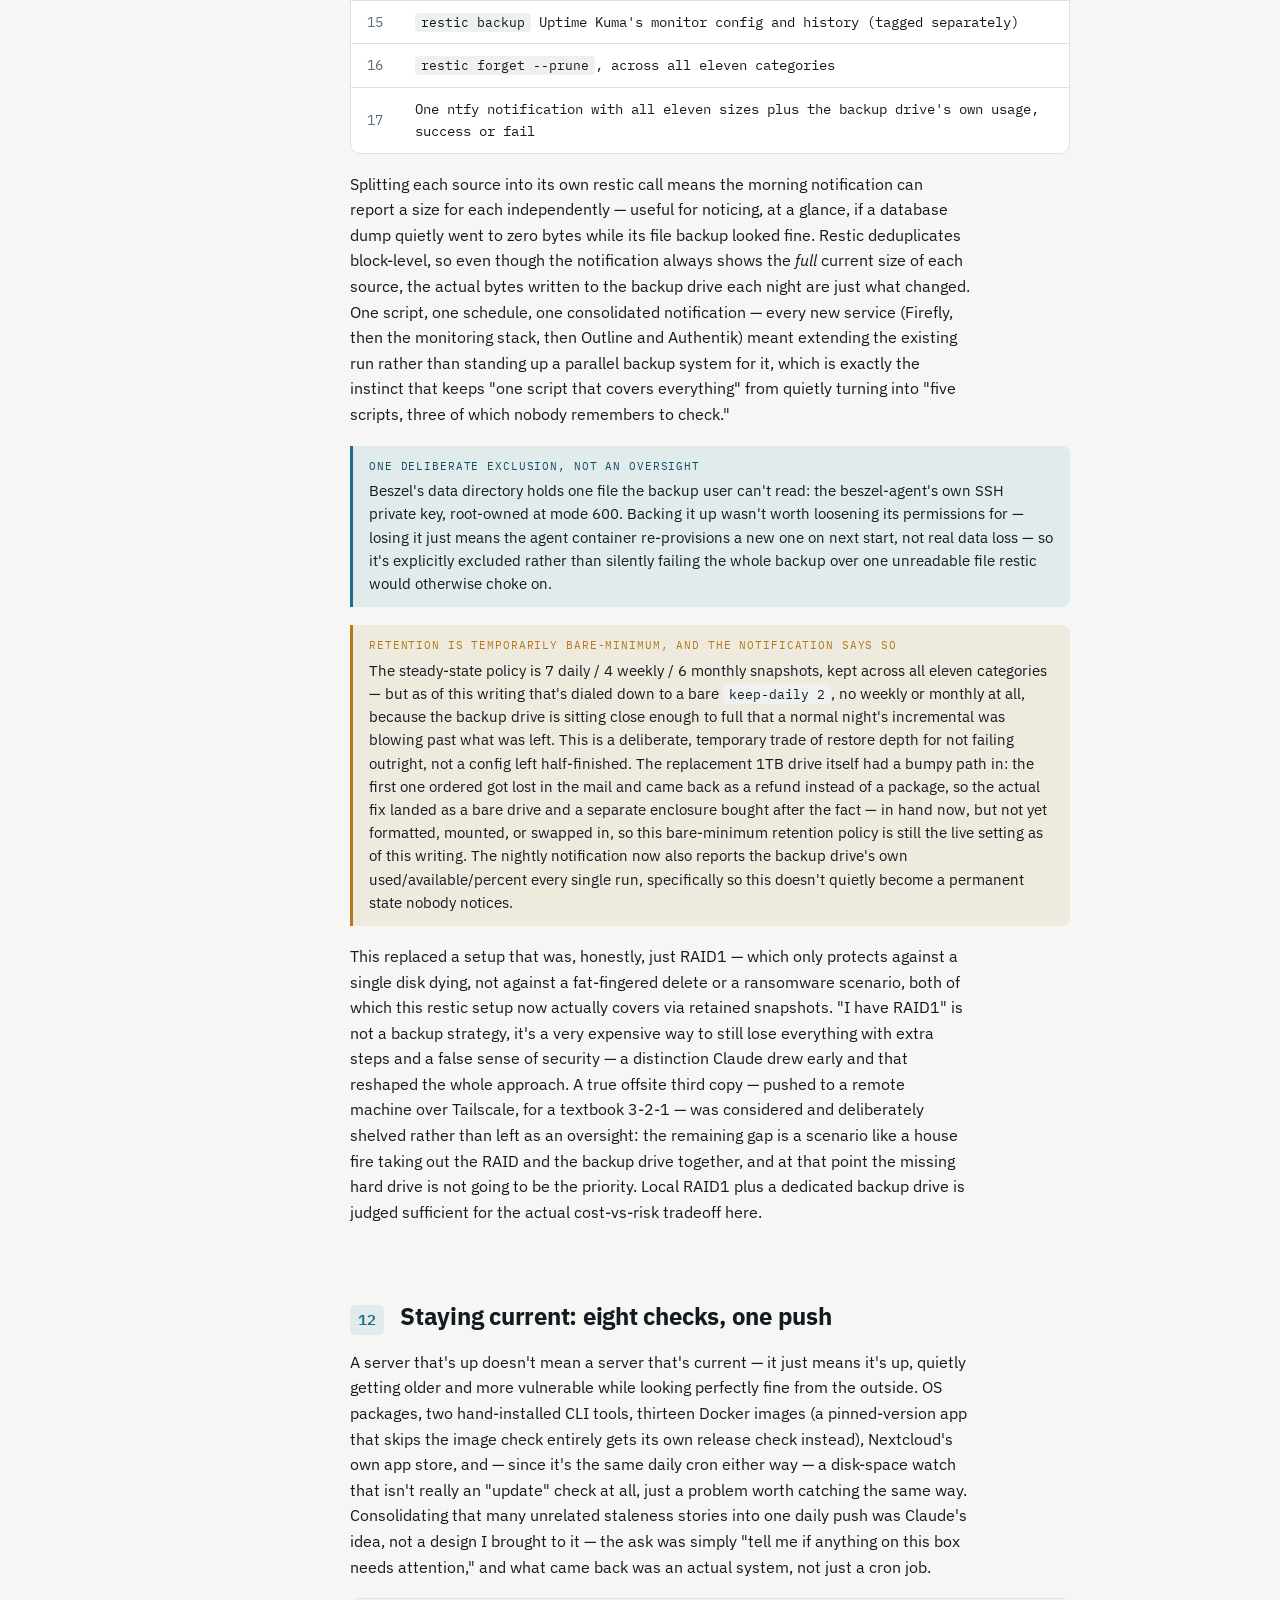
==== commit ea045a0c: "Update homelab page: iOmega backup drive lost in mail, replaced with Toshiba HDD + ORICO enclosure R" ====
--- a/homelab.html
+++ b/homelab.html
@@ -19,7 +19,7 @@
     <p class="dek">I don't have a systems administrator's background. Claude does the parts that require one — every container, every monitor, every 3am backup script, built by describing what I wanted and deciding what was right, rather than by already knowing every command myself. This is the write-up of what that actually looked like: the hardware, the network, the storage, and the alarms that go off the instant something's wrong.</p>
     <div class="stats">
       <div class="stat cost"><div class="v">~$3.28/mo</div><div class="l">electricity, est. @ $0.12/kWh</div></div>
-      <div class="stat"><div class="v">$257.97</div><div class="l">total cost, incl. 2020 hardware</div></div>
+      <div class="stat"><div class="v">$266.66</div><div class="l">total cost, incl. 2020 hardware</div></div>
       <div class="stat"><div class="v">2C·4T</div><div class="l">CPU, 16GB RAM</div></div>
       <div class="stat"><div class="v">1TB + 1TB</div><div class="l">RAID1 + backup disk</div></div>
       <div class="stat"><div class="v">4 people</div><div class="l">onboarded to Nextcloud (5th pending)</div></div>
@@ -75,7 +75,7 @@
               <tr><td>Memory</td><td>16GB (upgraded from 7GB, 2026‑08‑28)</td></tr>
               <tr><td>OS disk</td><td>223GB SSD — LUKS‑encrypted (dm‑crypt + LVM)</td></tr>
               <tr><td>Data disk</td><td>1TB hardware RAID1 enclosure, 2 disks mirrored → ~916GB usable, ext4</td></tr>
-              <tr><td>Backup disk</td><td>1TB external USB HDD — iOmega RPHD‑U, dedicated to backups only</td></tr>
+              <tr><td>Backup disk</td><td>1TB 2.5" 5400RPM SATA HDD (Toshiba MQ04ABF100) in a separate USB 3.0/UASP enclosure (ORICO 25PW1‑U3), dedicated to backups only</td></tr>
             </table>
           </div>
         </div>
@@ -89,12 +89,13 @@
               <tr><td>RAM upgrade</td><td>Timetec 8GB DDR3L SODIMM (→ 16GB total)</td><td>$22.25</td></tr>
               <tr><td>RAID enclosure</td><td>CENMATE 2‑bay USB 3.0 enclosure</td><td>$34.97</td></tr>
               <tr><td>Data drives</td><td>2× HP 1TB 7200RPM SATA HDD — the RAID1 mirror pair</td><td>$46.64</td></tr>
-              <tr><td>Backup drive</td><td>iOmega RPHD‑U 1TB external USB HDD</td><td>$23.32</td></tr>
-              <tr class="total"><td>Total</td><td></td><td>$257.97</td></tr>
-            </table>
-          </div>
-        </div>
-        <p class="tight">The "2020" rows are what those two parts actually cost back then, carried forward for a true total rather than pretending this was a from-scratch build — the mini PC and its SSD were already doing a different job (see above). RAM, the RAID enclosure, both mirror-pair data drives, and the backup drive were the real new spend, bought specifically to turn a retired desktop into a server. The router it sits behind wasn't bought at all, and neither were the monitor, keyboard, and mouse now bossing the box around — all three items scavenged from a previous desktop that went kaput years ago (the same one the mini PC had originally been drafted in to replace), rescued from a closet instead of a landfill. The backup drive itself started out the same way — a spare 250GB USB HDD pulled from that same drawer — and did the job for a while, right up until the actual data on the RAID volume outgrew what a free drive from a drawer was ever going to comfortably hold. $23.32 for a proper 1TB replacement is a small price for <a href="#backup">a real 3‑2‑1 backup setup</a> that isn't quietly living closer to full than the thing it's supposed to be protecting. Tax included where the receipt broke it out; call it a rounding error either way.</p>
+              <tr><td>Backup drive</td><td>Toshiba MQ04ABF100 1TB 2.5" 5400RPM SATA HDD</td><td>$24.37</td></tr>
+              <tr><td>Backup enclosure</td><td>ORICO 25PW1‑U3 2.5" USB 3.0/UASP enclosure</td><td>$7.64</td></tr>
+              <tr class="total"><td>Total</td><td></td><td>$266.66</td></tr>
+            </table>
+          </div>
+        </div>
+        <p class="tight">The "2020" rows are what those two parts actually cost back then, carried forward for a true total rather than pretending this was a from-scratch build — the mini PC and its SSD were already doing a different job (see above). RAM, the RAID enclosure, both mirror-pair data drives, and the backup drive were the real new spend, bought specifically to turn a retired desktop into a server. The router it sits behind wasn't bought at all, and neither were the monitor, keyboard, and mouse now bossing the box around — all three items scavenged from a previous desktop that went kaput years ago (the same one the mini PC had originally been drafted in to replace), rescued from a closet instead of a landfill. The backup drive itself started out the same way — a spare 250GB USB HDD pulled from that same drawer — and did the job for a while, right up until the actual data on the RAID volume outgrew what a free drive from a drawer was ever going to comfortably hold. The first attempt at a proper 1TB replacement, an all-in-one iOmega external, never actually made it here — lost in the mail somewhere between the warehouse and this closet, and refunded rather than reshipped. What replaced the replacement is a bare 2.5" drive and a separate USB enclosure bought as two line items instead of one, for a combined $32.01 — a few dollars more than the original single-box drive would've cost, but with the drive and the enclosure now independently swappable if either one ever fails, instead of a sealed unit where a dead USB bridge takes a perfectly good drive down with it. Tax included where the receipt broke it out; call it a rounding error either way.</p>
       </section>
 
       <section class="stage" id="os">
@@ -305,7 +306,7 @@
         </div>
         <div class="callout alert">
           <span class="tag">Retention is temporarily bare-minimum, and the notification says so</span>
-          <p>The steady-state policy is 7 daily / 4 weekly / 6 monthly snapshots, kept across all eleven categories — but as of this writing that's dialed down to a bare <code>keep-daily 2</code>, no weekly or monthly at all, because the backup drive is sitting close enough to full that a normal night's incremental was blowing past what was left. A replacement 1TB drive is already in transit; this is a deliberate, temporary trade of restore depth for not failing outright, not a config left half-finished. The nightly notification now also reports the backup drive's own used/available/percent every single run, specifically so this doesn't quietly become a permanent state nobody notices.</p>
+          <p>The steady-state policy is 7 daily / 4 weekly / 6 monthly snapshots, kept across all eleven categories — but as of this writing that's dialed down to a bare <code>keep-daily 2</code>, no weekly or monthly at all, because the backup drive is sitting close enough to full that a normal night's incremental was blowing past what was left. This is a deliberate, temporary trade of restore depth for not failing outright, not a config left half-finished. The replacement 1TB drive itself had a bumpy path in: the first one ordered got lost in the mail and came back as a refund instead of a package, so the actual fix landed as a bare drive and a separate enclosure bought after the fact — in hand now, but not yet formatted, mounted, or swapped in, so this bare-minimum retention policy is still the live setting as of this writing. The nightly notification now also reports the backup drive's own used/available/percent every single run, specifically so this doesn't quietly become a permanent state nobody notices.</p>
         </div>
         <p class="tight">This replaced a setup that was, honestly, just RAID1 — which only protects against a single disk dying, not against a fat-fingered delete or a ransomware scenario, both of which this restic setup now actually covers via retained snapshots. "I have RAID1" is not a backup strategy, it's a very expensive way to still lose everything with extra steps and a false sense of security — a distinction Claude drew early and that reshaped the whole approach. A true offsite third copy — pushed to a remote machine over Tailscale, for a textbook 3‑2‑1 — was considered and deliberately shelved rather than left as an oversight: the remaining gap is a scenario like a house fire taking out the RAID and the backup drive together, and at that point the missing hard drive is not going to be the priority. Local RAID1 plus a dedicated backup drive is judged sufficient for the actual cost-vs-risk tradeoff here.</p>
       </section>
@@ -538,7 +539,7 @@
 
       <section class="stage" id="claude-payoff">
         <div class="stage-head"><span class="stage-num">14</span><h2>Why this is an AI story, not a sysadmin story</h2></div>
-        <p>If you're reading this because your own team is being asked to show a real win from working with AI, here's mine, stated plainly: a systems administrator's job — the part that used to require years of hands-on Linux experience to even attempt safely — got done, to production standards, in a couple of weeks, because I set the direction and Claude filled the technical gap instead of gatekeeping behind it. Not a toy demo, not a script it generated once and left me to debug alone. An actual home lab, actually running, actually monitored, actually backed up, for actual money spent (see: $257.97, receipts included above).</p>
+        <p>If you're reading this because your own team is being asked to show a real win from working with AI, here's mine, stated plainly: a systems administrator's job — the part that used to require years of hands-on Linux experience to even attempt safely — got done, to production standards, in a couple of weeks, because I set the direction and Claude filled the technical gap instead of gatekeeping behind it. Not a toy demo, not a script it generated once and left me to debug alone. An actual home lab, actually running, actually monitored, actually backed up, for actual money spent (see: $266.66, receipts included above).</p>
         <div class="callout">
           <span class="tag">Repeated processes become skills, not scripts</span>
           <p>Every <code>/update-*</code> command and both shutdown runbooks above started life as a one-off conversation — "how do I update ntfy without breaking push notifications" — solved once, then promoted into a named, repeatable, self-verifying procedure instead of getting re-derived from scratch (or re-Googled, cap in hand) the next time it came up. That's the actual difference between a script, which someone has to remember exists and where it's buried, and a skill, which just gets invoked by name the moment it's needed and quietly checks its own work afterward.</p>
@@ -547,7 +548,7 @@
           <span class="tag">Lessons become memories, not regrets</span>
           <p><code>pgrep</code> matching its own command line. Uptime Kuma alerting on an outage it stopped watching mid-collapse. A registry endpoint confidently lying about a container's real digest. The HEIC rabbit hole. Every one of those got learned exactly once — none of them needed re-learning the hard way a second time, because the lesson stuck around the way a colleague's institutional memory does, not the way a terminal scrollback that gets cleared on reboot does.</p>
         </div>
-        <p class="tight">None of this makes the hardware any less real, or the $257.97 line item any less honest — but crediting the box alone would be like crediting the car for the road trip. Turning a dead 2020 desktop and a drawer full of spare parts into a monitored, backed-up, self-updating home lab took someone directing the project and an AI capable of actually executing on the direction — asking good questions, making the tradeoff calls, and reviewing the result, while Claude handled the Linux depth, remembered what it learned, and turned "I had to figure this out once" into "this just handles itself now." That's the actual shape of what changes when the assistant can hold context, write real infrastructure, debug real failures, and remember what it learned the next time you ask. Fair's fair; the credits roll for a reason.</p>
+        <p class="tight">None of this makes the hardware any less real, or the $266.66 line item any less honest — but crediting the box alone would be like crediting the car for the road trip. Turning a dead 2020 desktop and a drawer full of spare parts into a monitored, backed-up, self-updating home lab took someone directing the project and an AI capable of actually executing on the direction — asking good questions, making the tradeoff calls, and reviewing the result, while Claude handled the Linux depth, remembered what it learned, and turned "I had to figure this out once" into "this just handles itself now." That's the actual shape of what changes when the assistant can hold context, write real infrastructure, debug real failures, and remember what it learned the next time you ask. Fair's fair; the credits roll for a reason.</p>
       </section>
 
     </main>
@@ -558,6 +559,7 @@
     <ul>
       <li><span>The original third-in-line account (now fifth, after two grandparents cut ahead) still isn't going anywhere — no rush, no deadline, no complaints</span></li>
       <li><span>Confident enough now, after this build, to start trying day-to-day management through <strong>Gemini CLI</strong> instead — not a vote against Claude, more a "graduated from the tutorial" experiment to see how the same workflow holds up on a different assistant</span></li>
+      <li><span>The replacement backup drive is bought and in hand — still needs formatting, mounting, and swapping into the restic setup before the temporary bare-minimum retention policy can go back to its real 7/4/6 schedule</span></li>
     </ul>
   </div>
 </div>
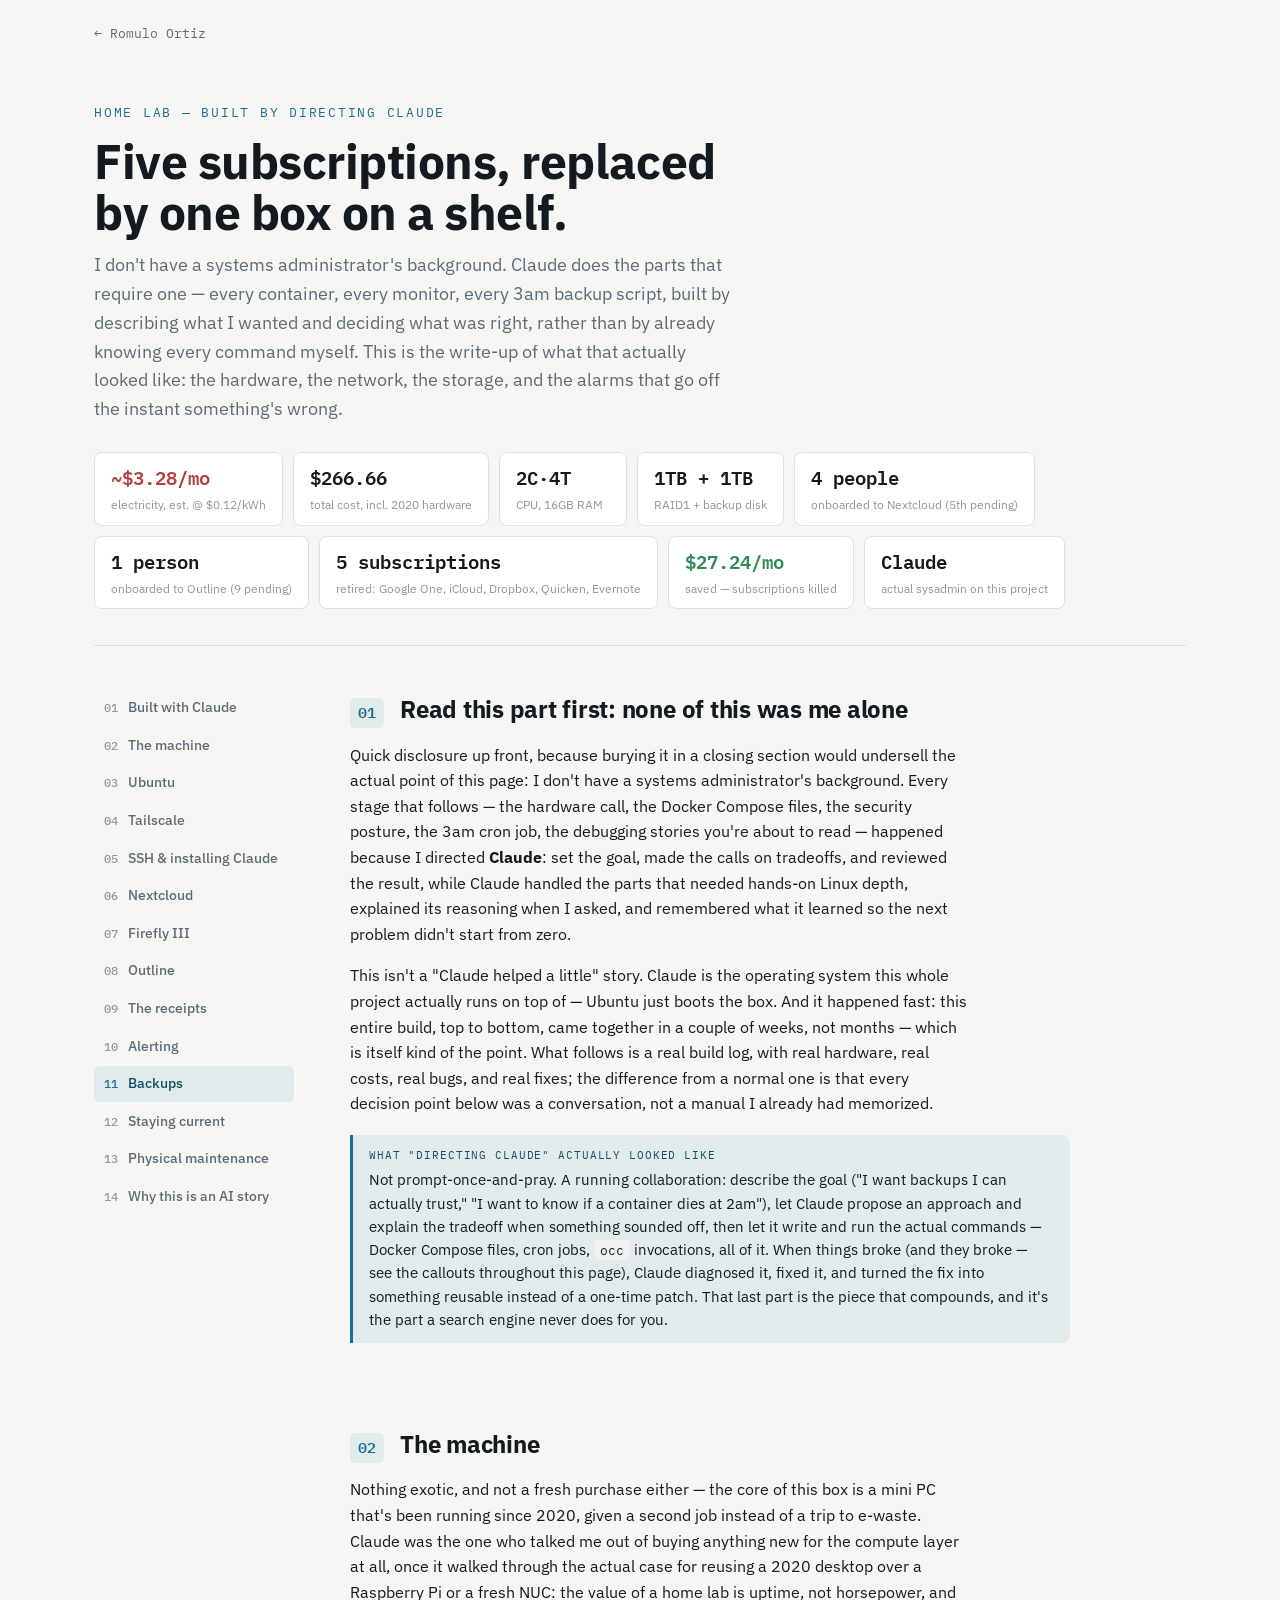
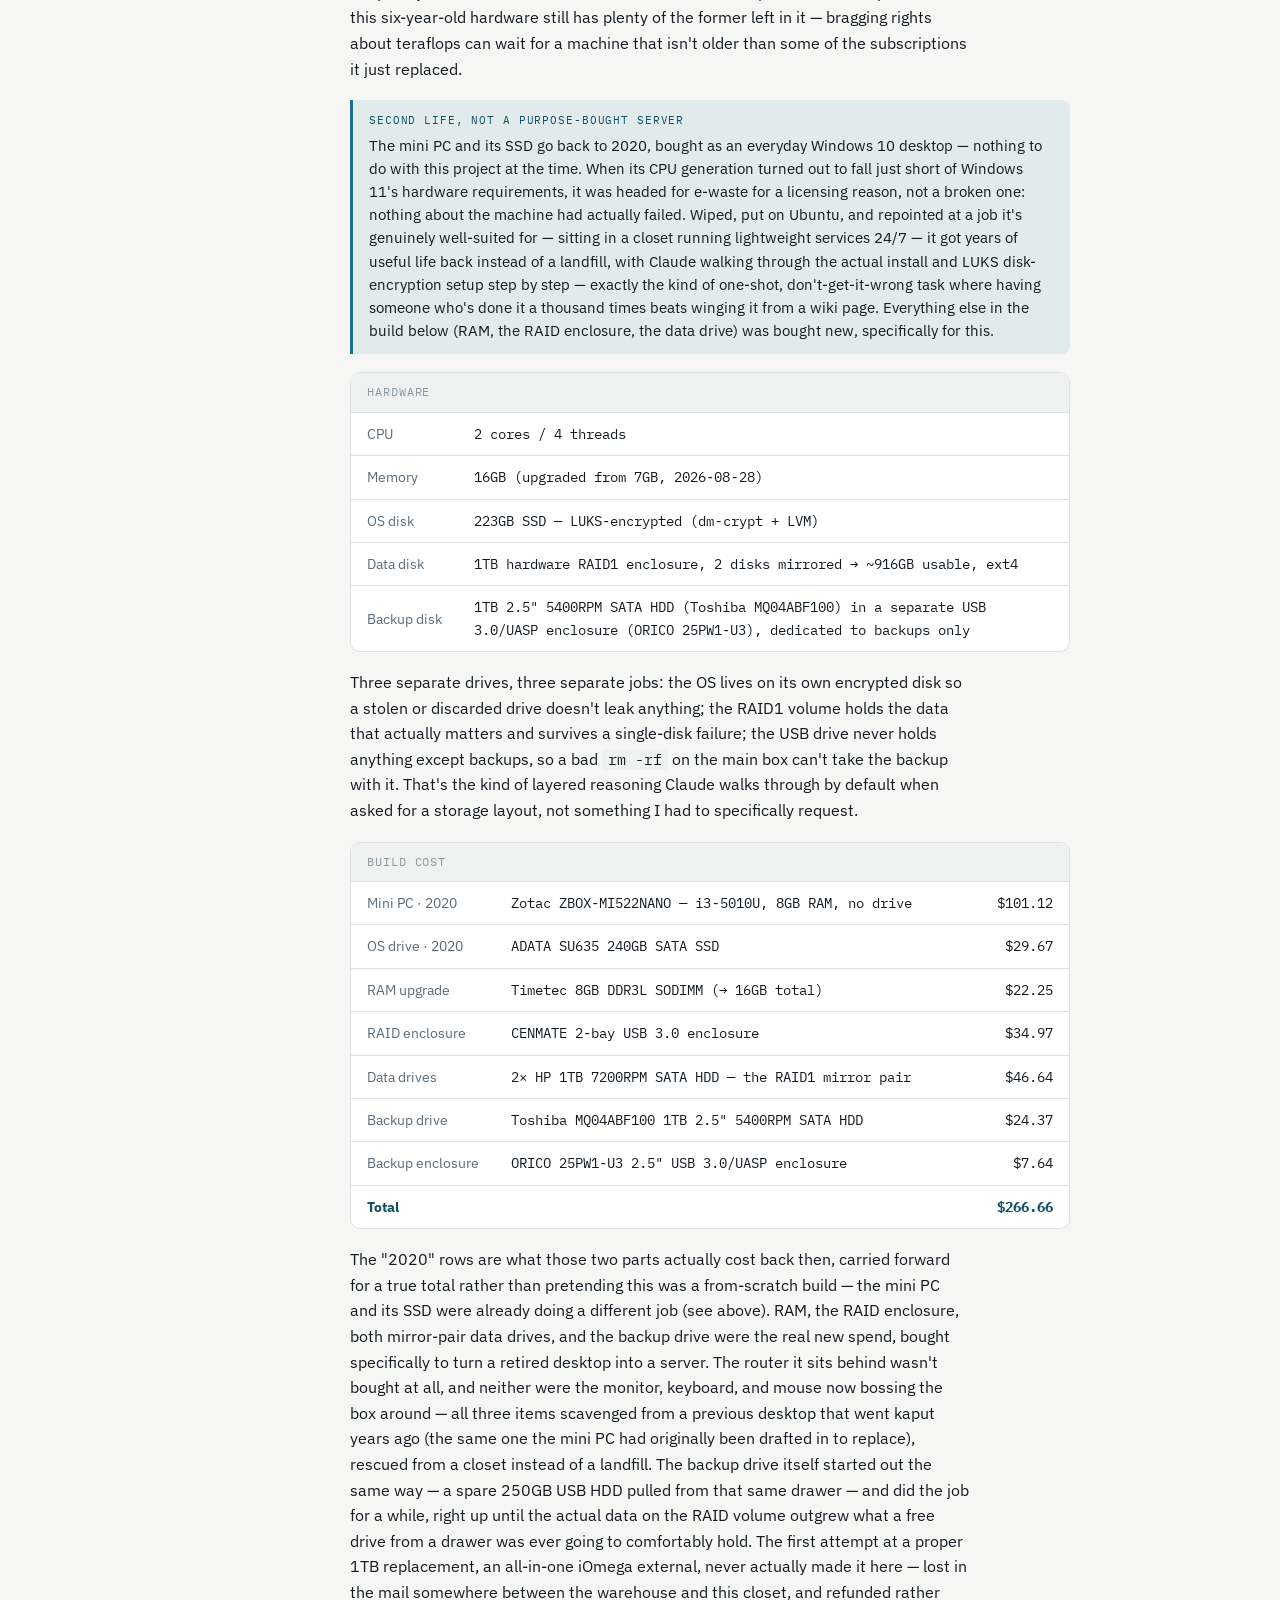
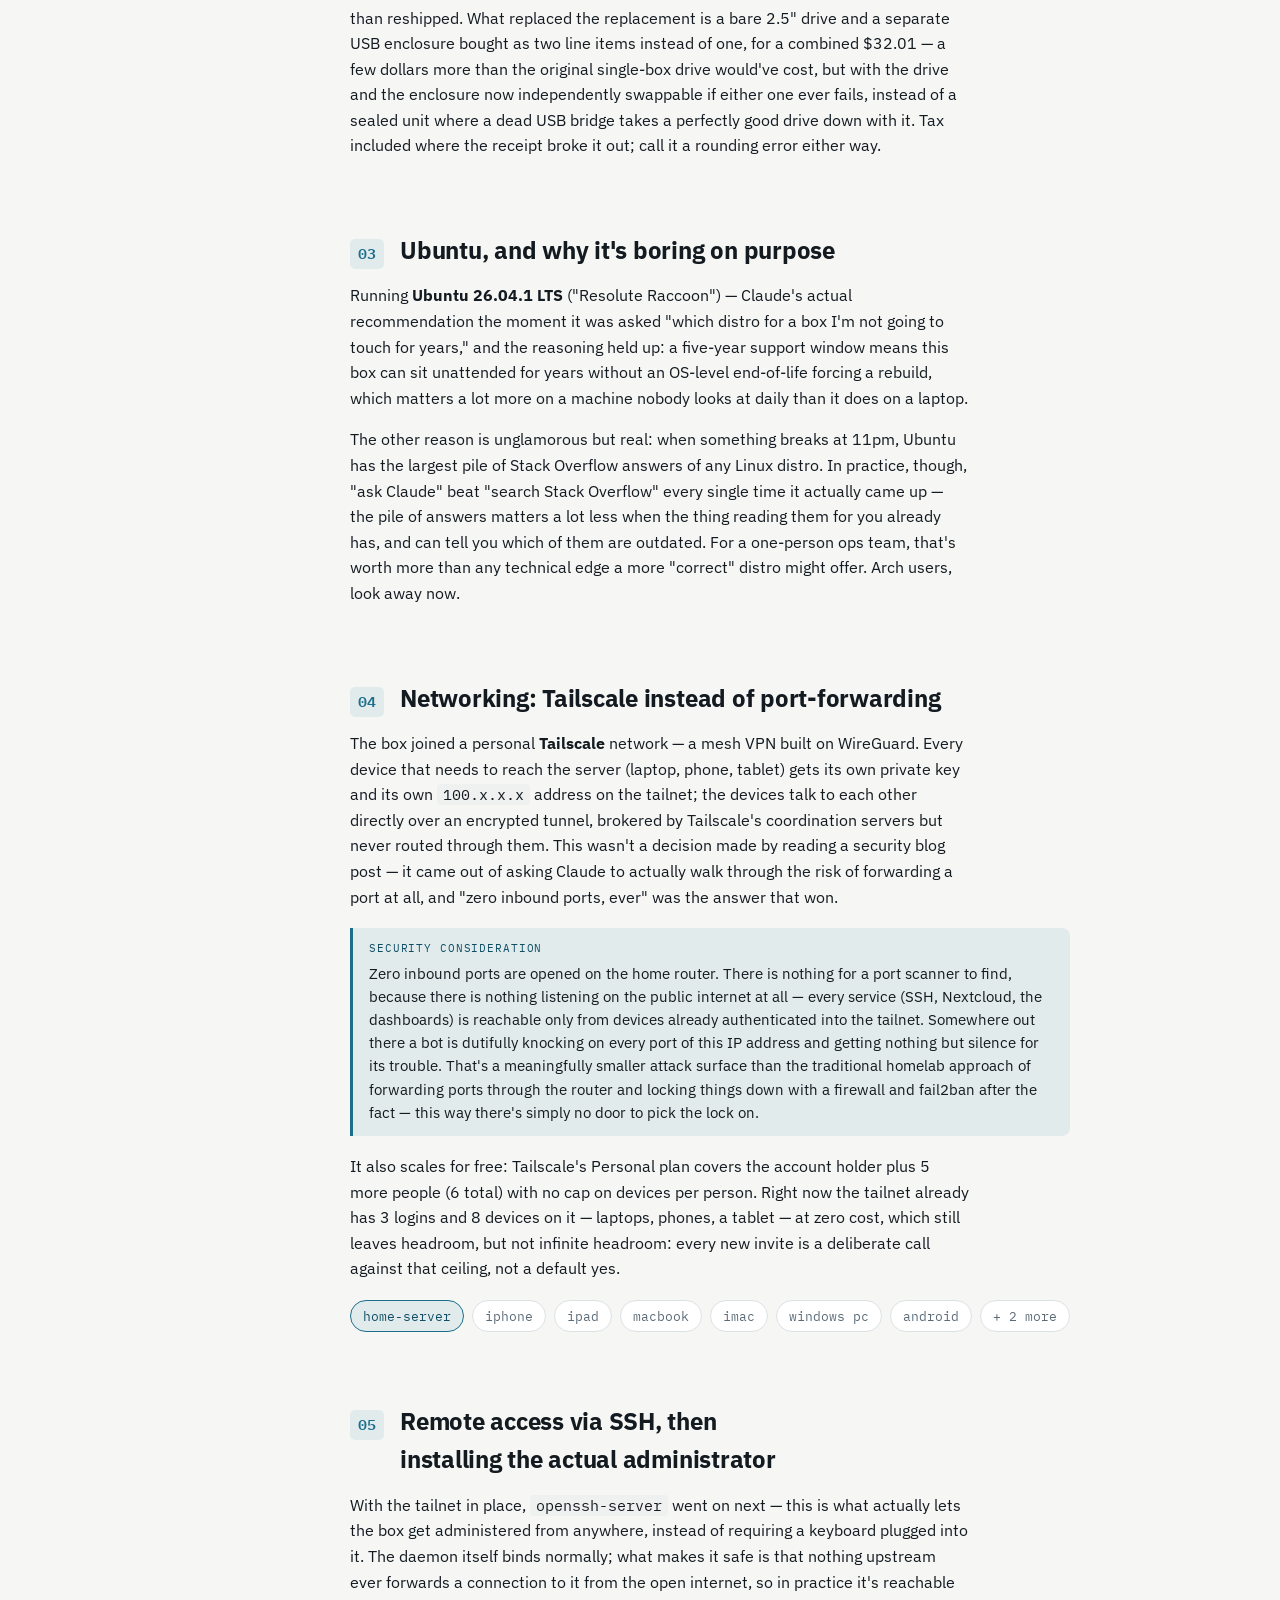
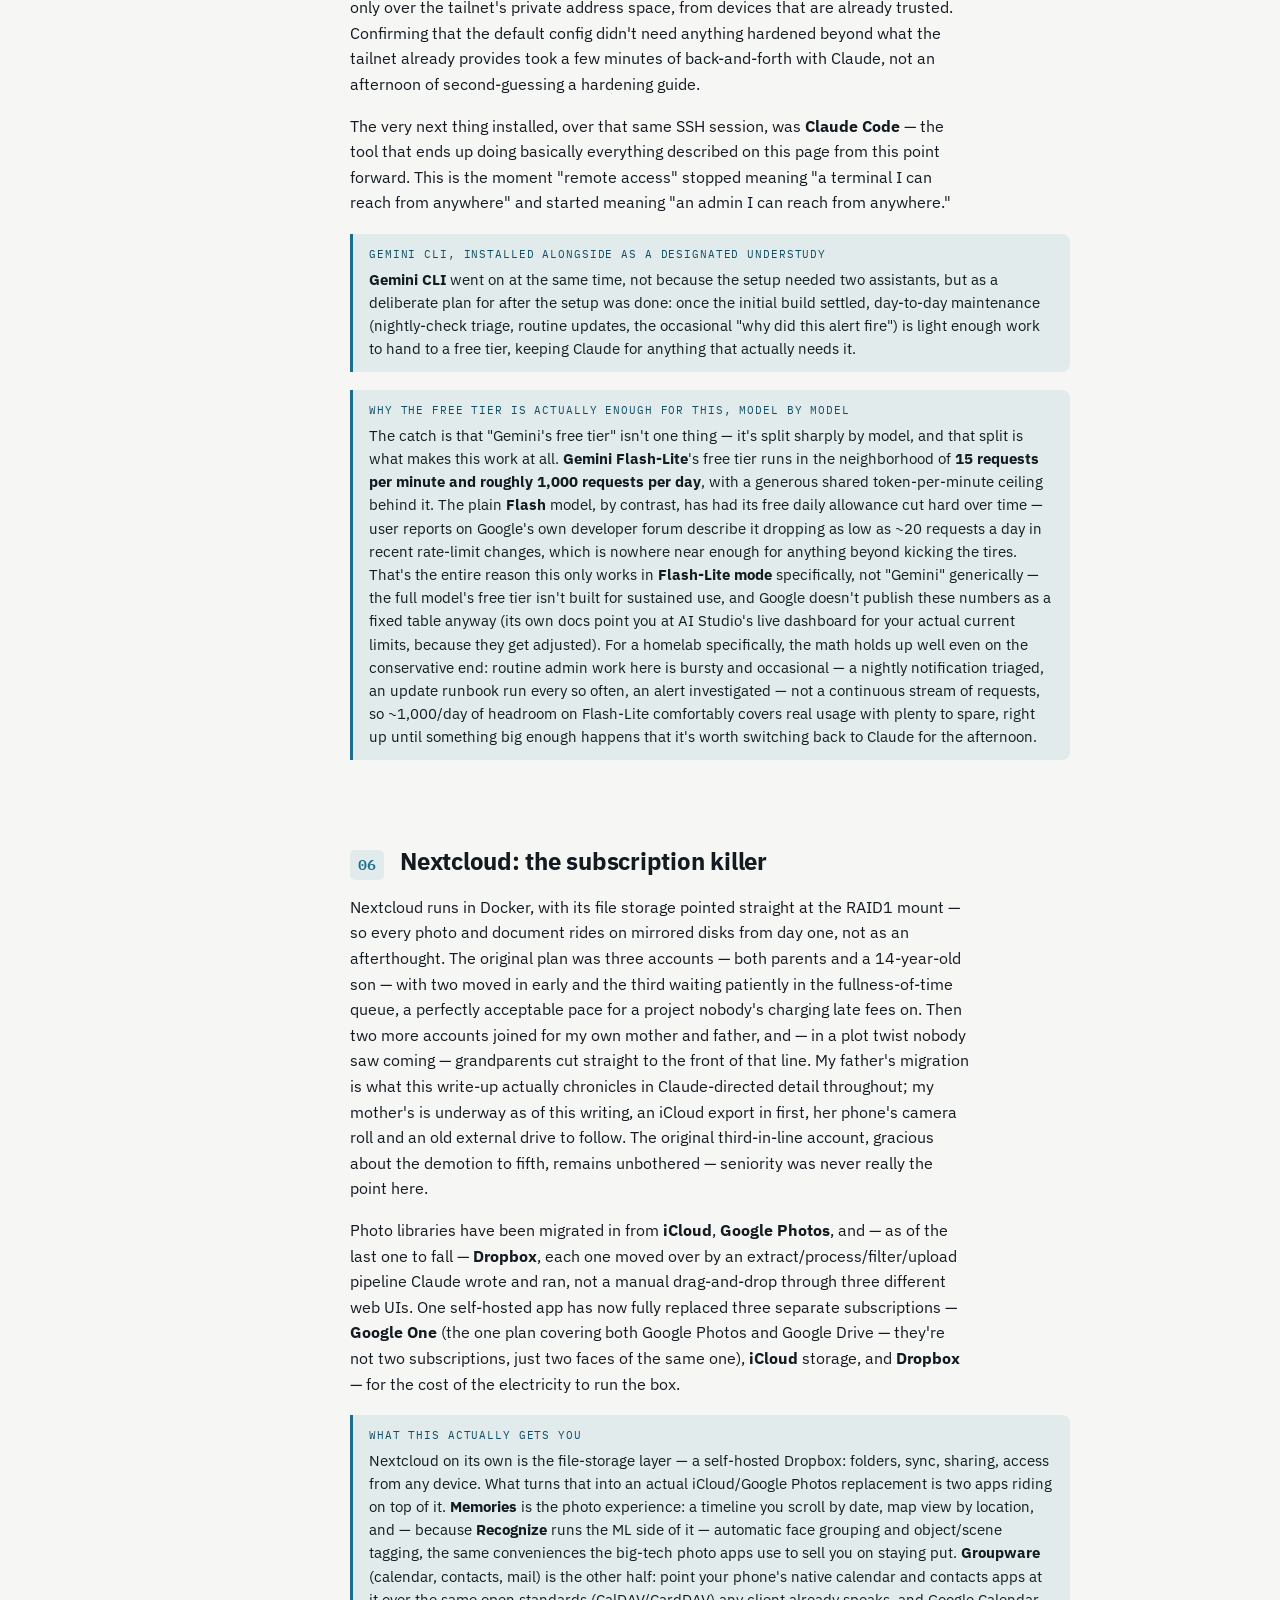
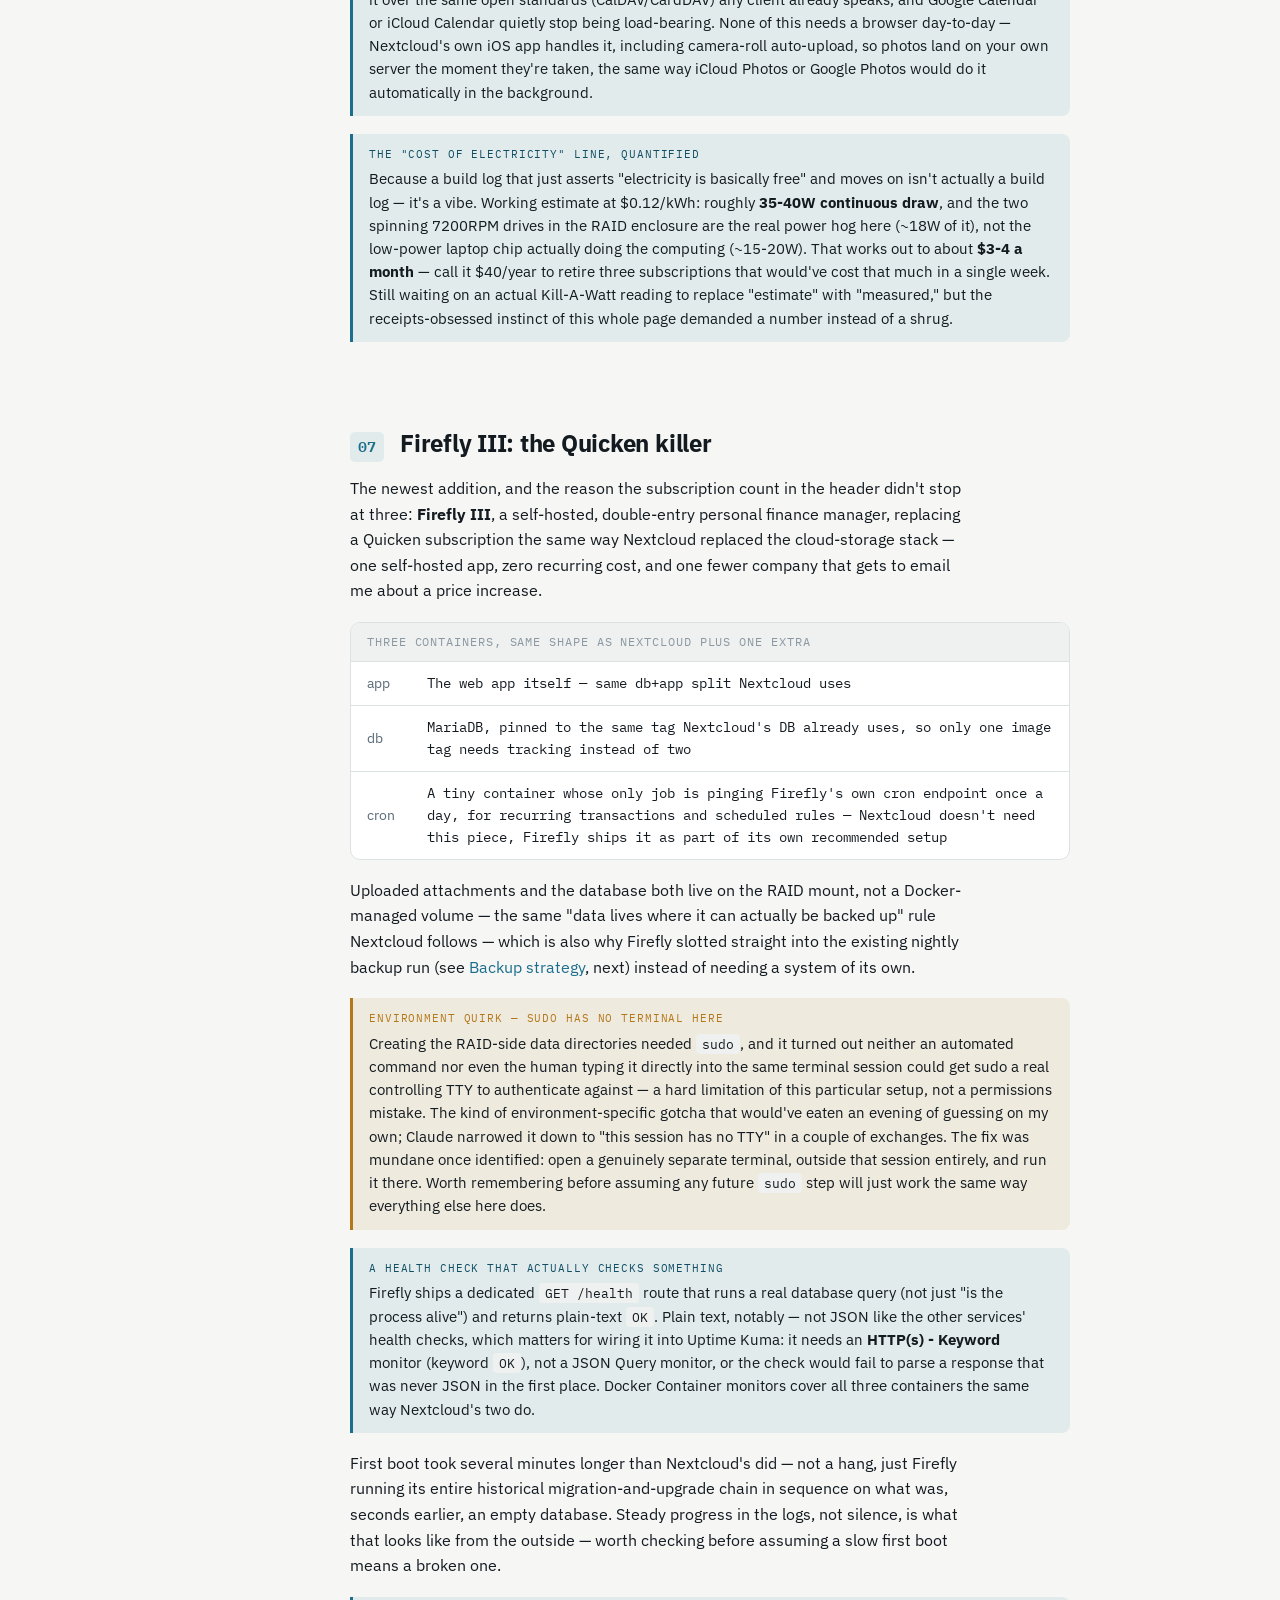
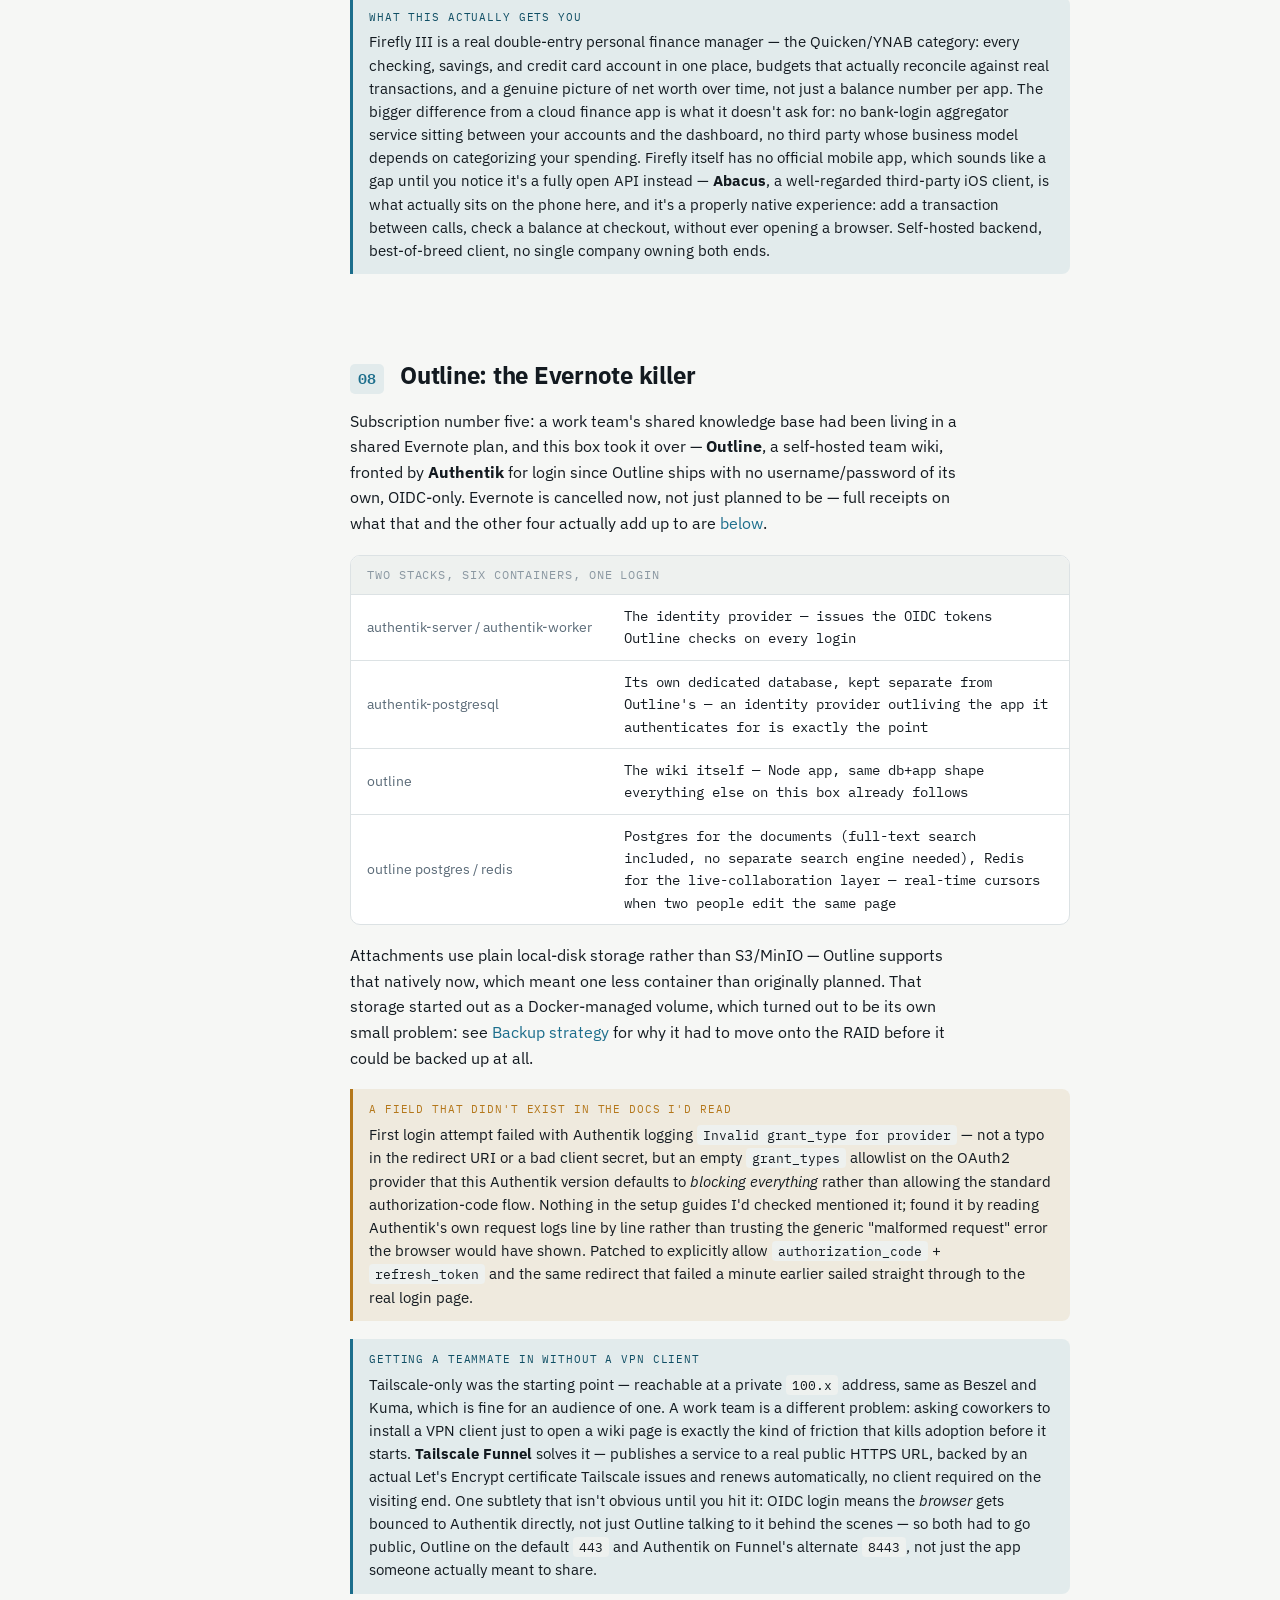
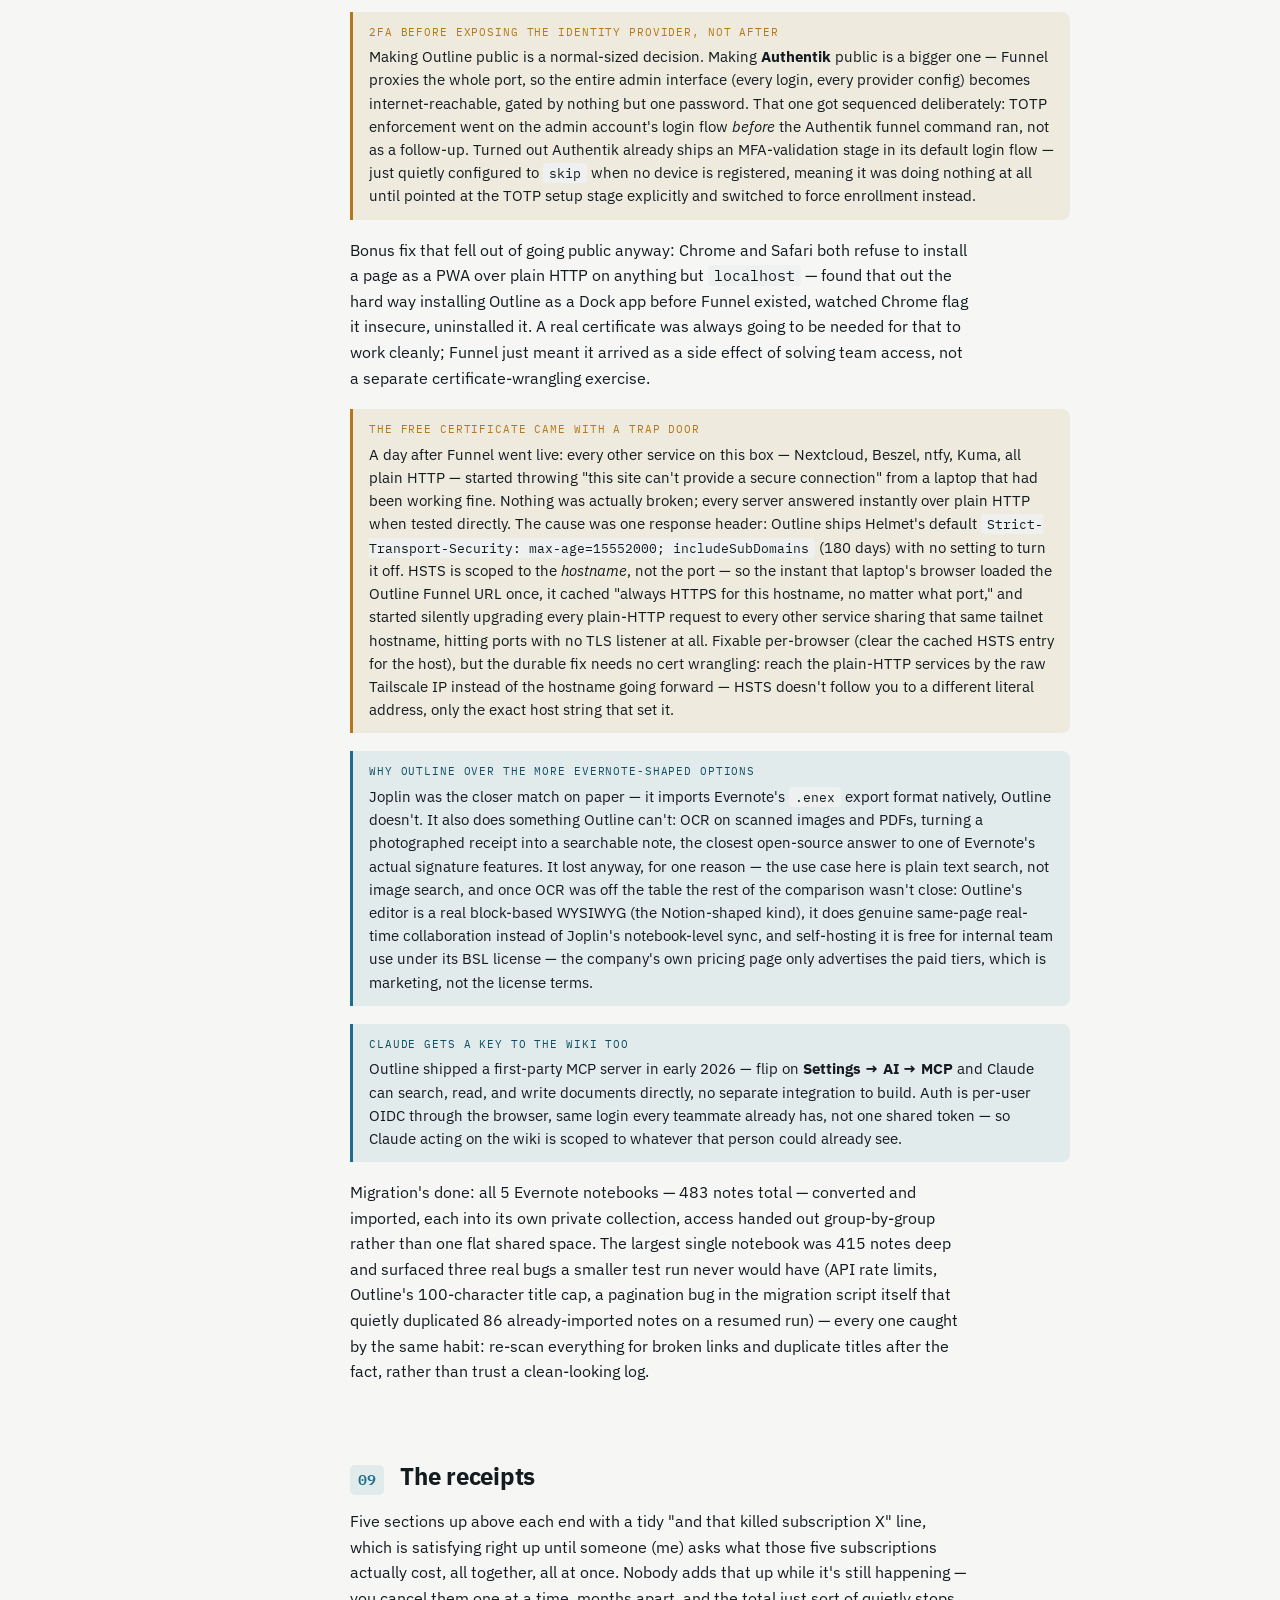
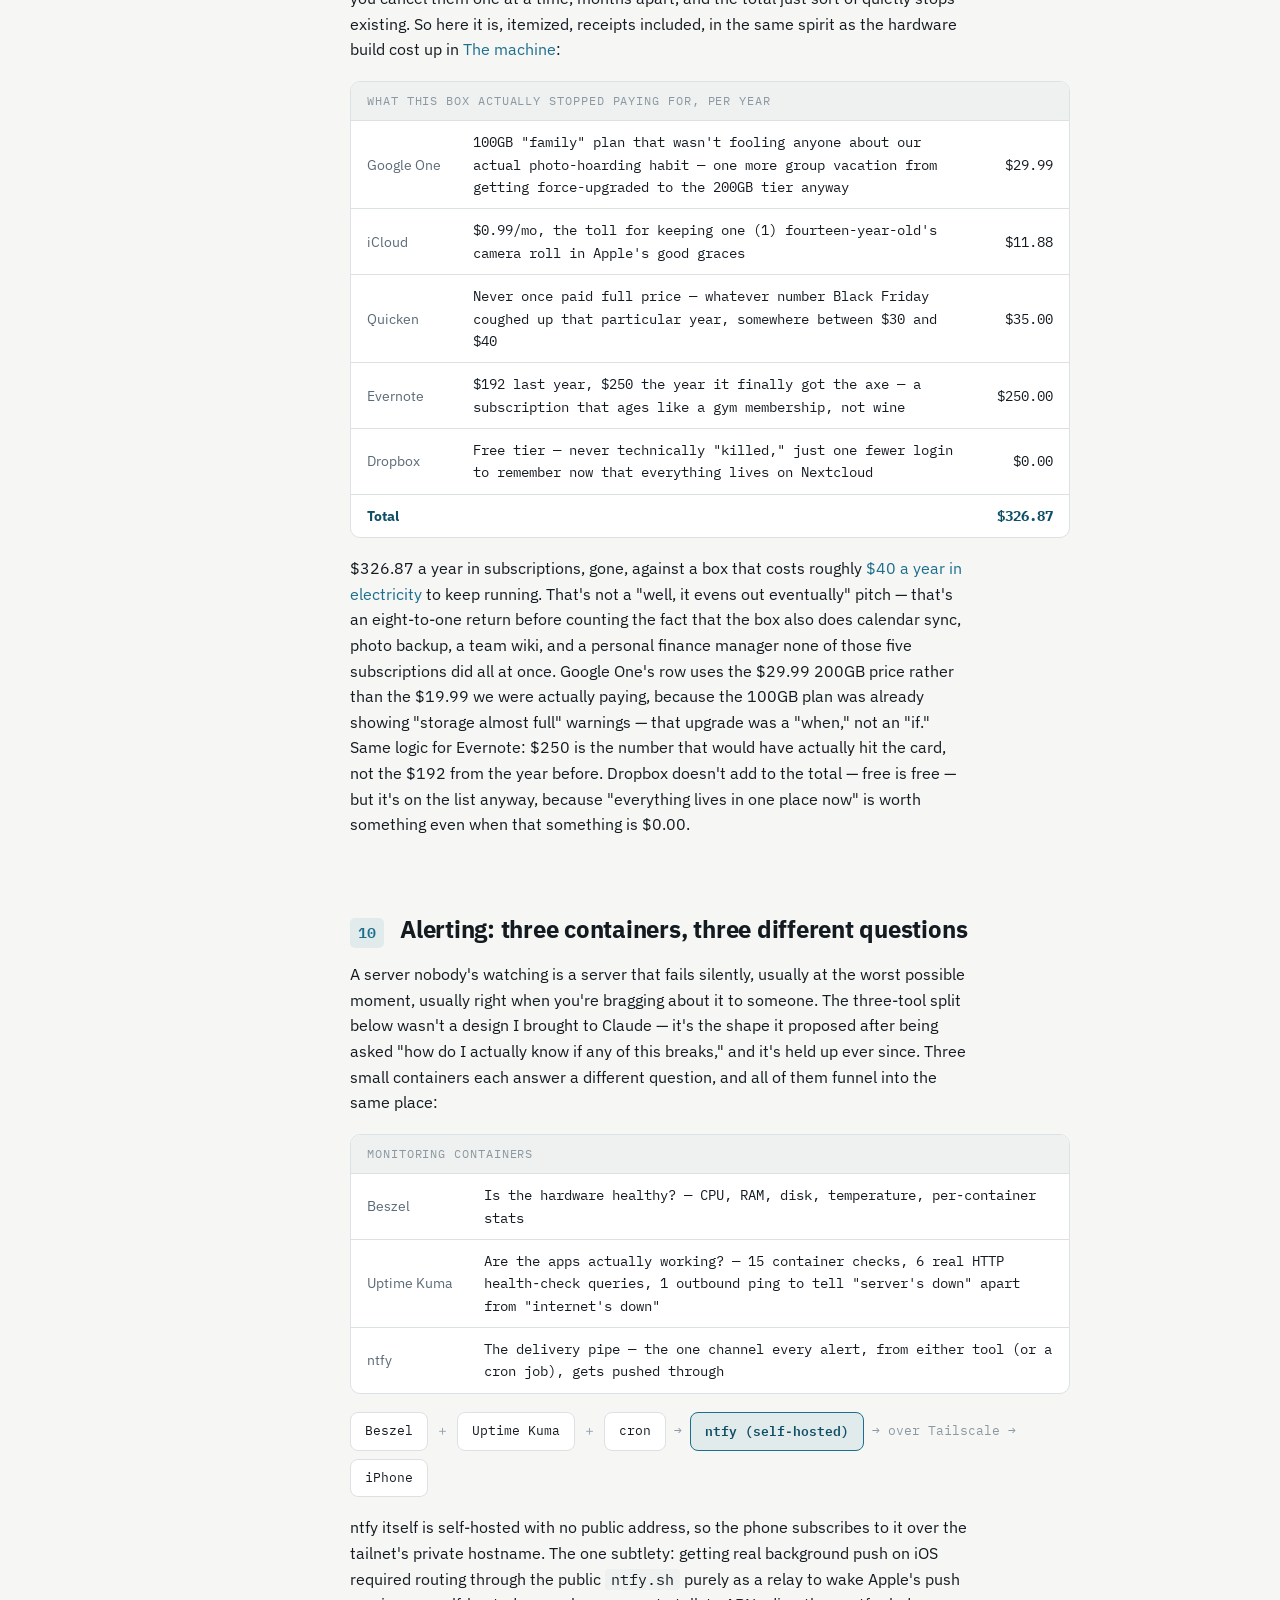
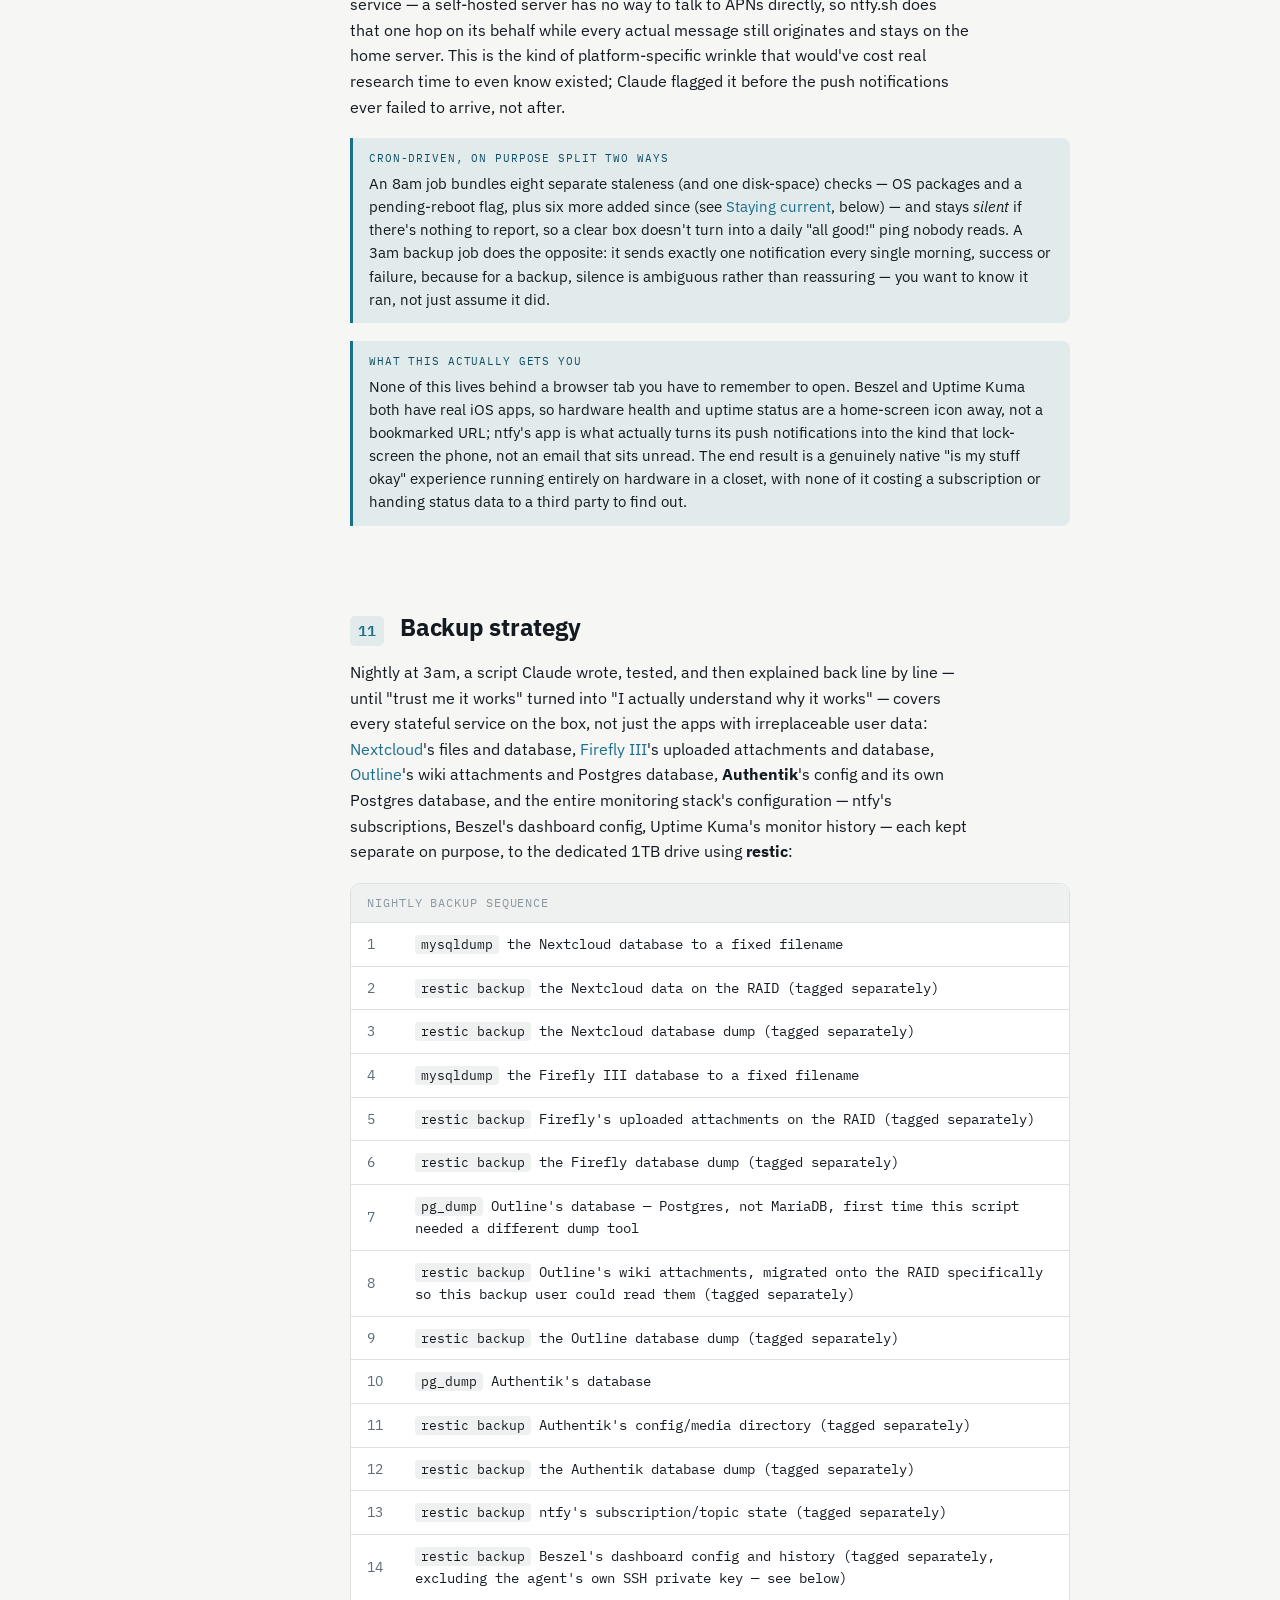
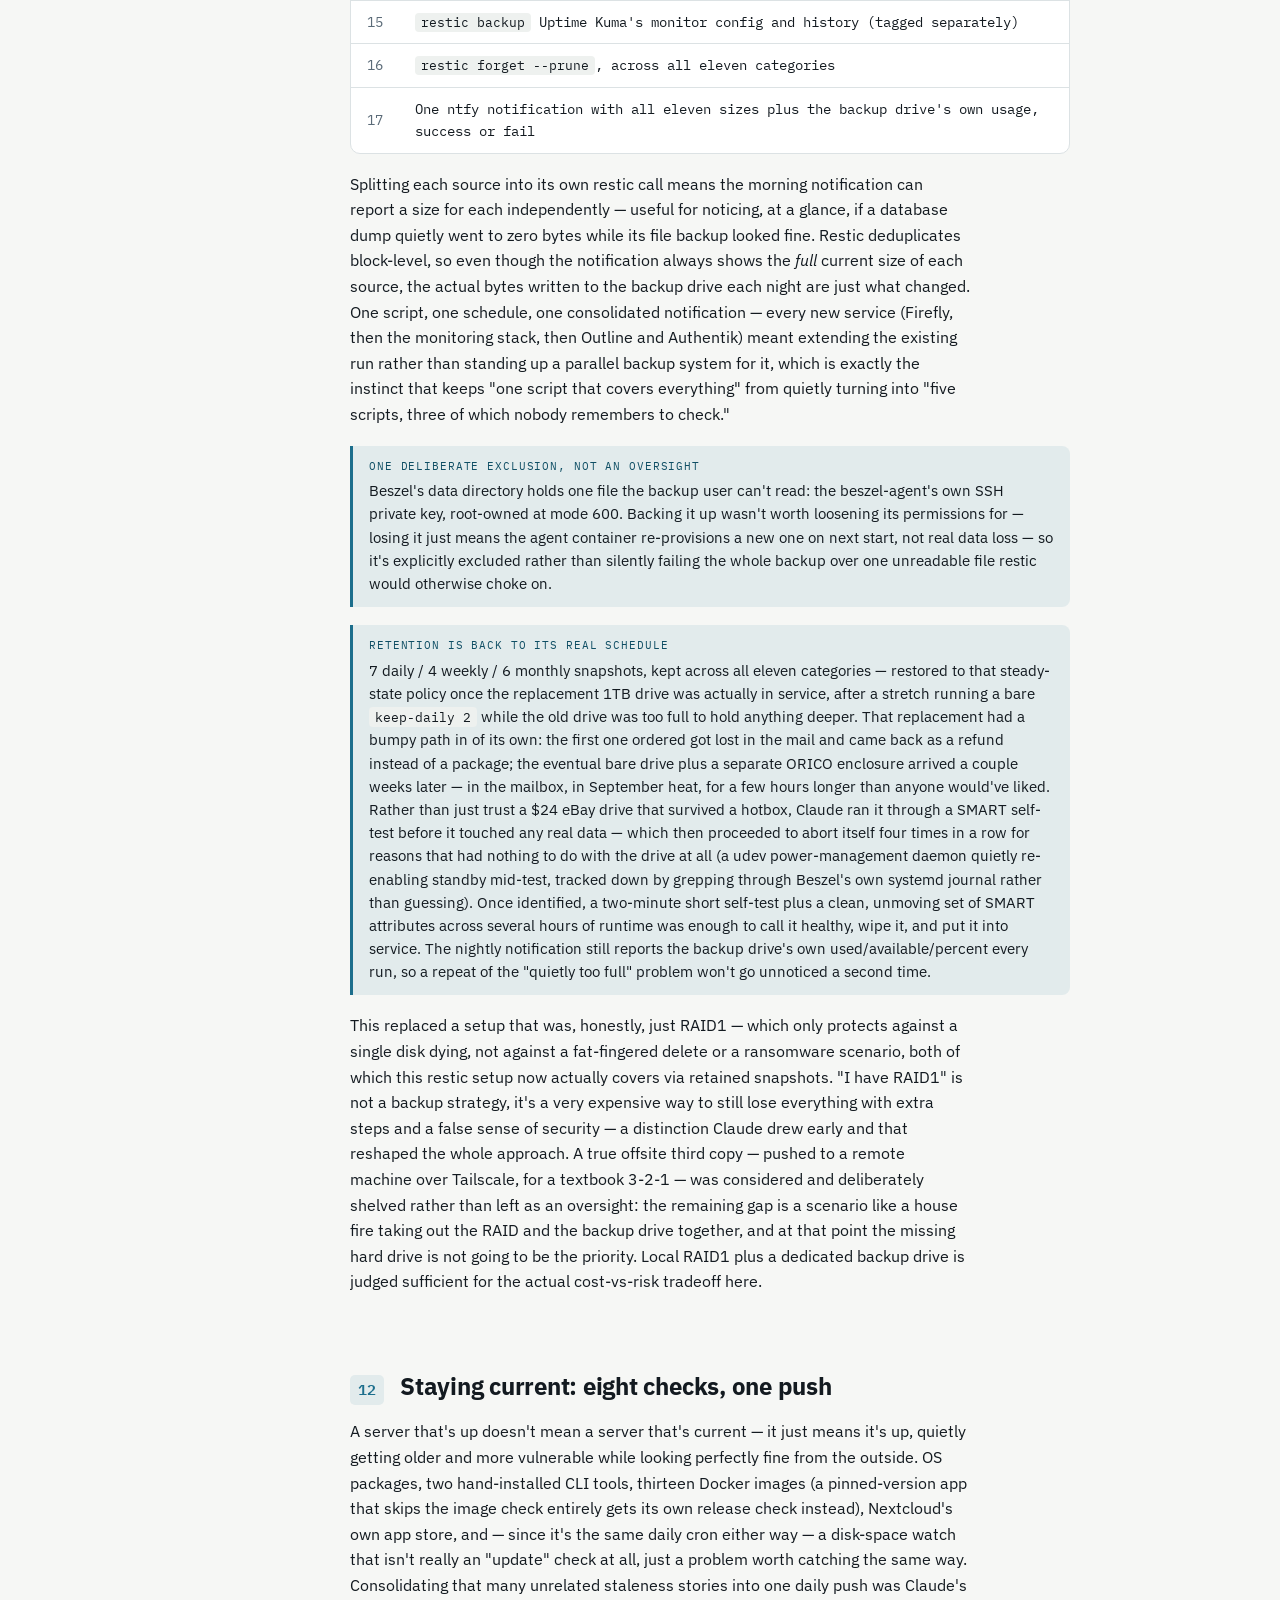
==== commit 71c6d212: "Update backup drive replacement: 1TB installed, verified, and back to real retention" ====
--- a/homelab.html
+++ b/homelab.html
@@ -304,9 +304,9 @@
           <span class="tag">One deliberate exclusion, not an oversight</span>
           <p>Beszel's data directory holds one file the backup user can't read: the beszel-agent's own SSH private key, root-owned at mode 600. Backing it up wasn't worth loosening its permissions for — losing it just means the agent container re-provisions a new one on next start, not real data loss — so it's explicitly excluded rather than silently failing the whole backup over one unreadable file restic would otherwise choke on.</p>
         </div>
-        <div class="callout alert">
-          <span class="tag">Retention is temporarily bare-minimum, and the notification says so</span>
-          <p>The steady-state policy is 7 daily / 4 weekly / 6 monthly snapshots, kept across all eleven categories — but as of this writing that's dialed down to a bare <code>keep-daily 2</code>, no weekly or monthly at all, because the backup drive is sitting close enough to full that a normal night's incremental was blowing past what was left. This is a deliberate, temporary trade of restore depth for not failing outright, not a config left half-finished. The replacement 1TB drive itself had a bumpy path in: the first one ordered got lost in the mail and came back as a refund instead of a package, so the actual fix landed as a bare drive and a separate enclosure bought after the fact — in hand now, but not yet formatted, mounted, or swapped in, so this bare-minimum retention policy is still the live setting as of this writing. The nightly notification now also reports the backup drive's own used/available/percent every single run, specifically so this doesn't quietly become a permanent state nobody notices.</p>
+        <div class="callout">
+          <span class="tag">Retention is back to its real schedule</span>
+          <p>7 daily / 4 weekly / 6 monthly snapshots, kept across all eleven categories — restored to that steady-state policy once the replacement 1TB drive was actually in service, after a stretch running a bare <code>keep-daily 2</code> while the old drive was too full to hold anything deeper. That replacement had a bumpy path in of its own: the first one ordered got lost in the mail and came back as a refund instead of a package; the eventual bare drive plus a separate ORICO enclosure arrived a couple weeks later — in the mailbox, in September heat, for a few hours longer than anyone would've liked. Rather than just trust a $24 eBay drive that survived a hotbox, Claude ran it through a SMART self-test before it touched any real data — which then proceeded to abort itself four times in a row for reasons that had nothing to do with the drive at all (a udev power-management daemon quietly re-enabling standby mid-test, tracked down by grepping through Beszel's own systemd journal rather than guessing). Once identified, a two-minute short self-test plus a clean, unmoving set of SMART attributes across several hours of runtime was enough to call it healthy, wipe it, and put it into service. The nightly notification still reports the backup drive's own used/available/percent every run, so a repeat of the "quietly too full" problem won't go unnoticed a second time.</p>
         </div>
         <p class="tight">This replaced a setup that was, honestly, just RAID1 — which only protects against a single disk dying, not against a fat-fingered delete or a ransomware scenario, both of which this restic setup now actually covers via retained snapshots. "I have RAID1" is not a backup strategy, it's a very expensive way to still lose everything with extra steps and a false sense of security — a distinction Claude drew early and that reshaped the whole approach. A true offsite third copy — pushed to a remote machine over Tailscale, for a textbook 3‑2‑1 — was considered and deliberately shelved rather than left as an oversight: the remaining gap is a scenario like a house fire taking out the RAID and the backup drive together, and at that point the missing hard drive is not going to be the priority. Local RAID1 plus a dedicated backup drive is judged sufficient for the actual cost-vs-risk tradeoff here.</p>
       </section>
@@ -559,7 +559,6 @@
     <ul>
       <li><span>The original third-in-line account (now fifth, after two grandparents cut ahead) still isn't going anywhere — no rush, no deadline, no complaints</span></li>
       <li><span>Confident enough now, after this build, to start trying day-to-day management through <strong>Gemini CLI</strong> instead — not a vote against Claude, more a "graduated from the tutorial" experiment to see how the same workflow holds up on a different assistant</span></li>
-      <li><span>The replacement backup drive is bought and in hand — still needs formatting, mounting, and swapping into the restic setup before the temporary bare-minimum retention policy can go back to its real 7/4/6 schedule</span></li>
     </ul>
   </div>
 </div>
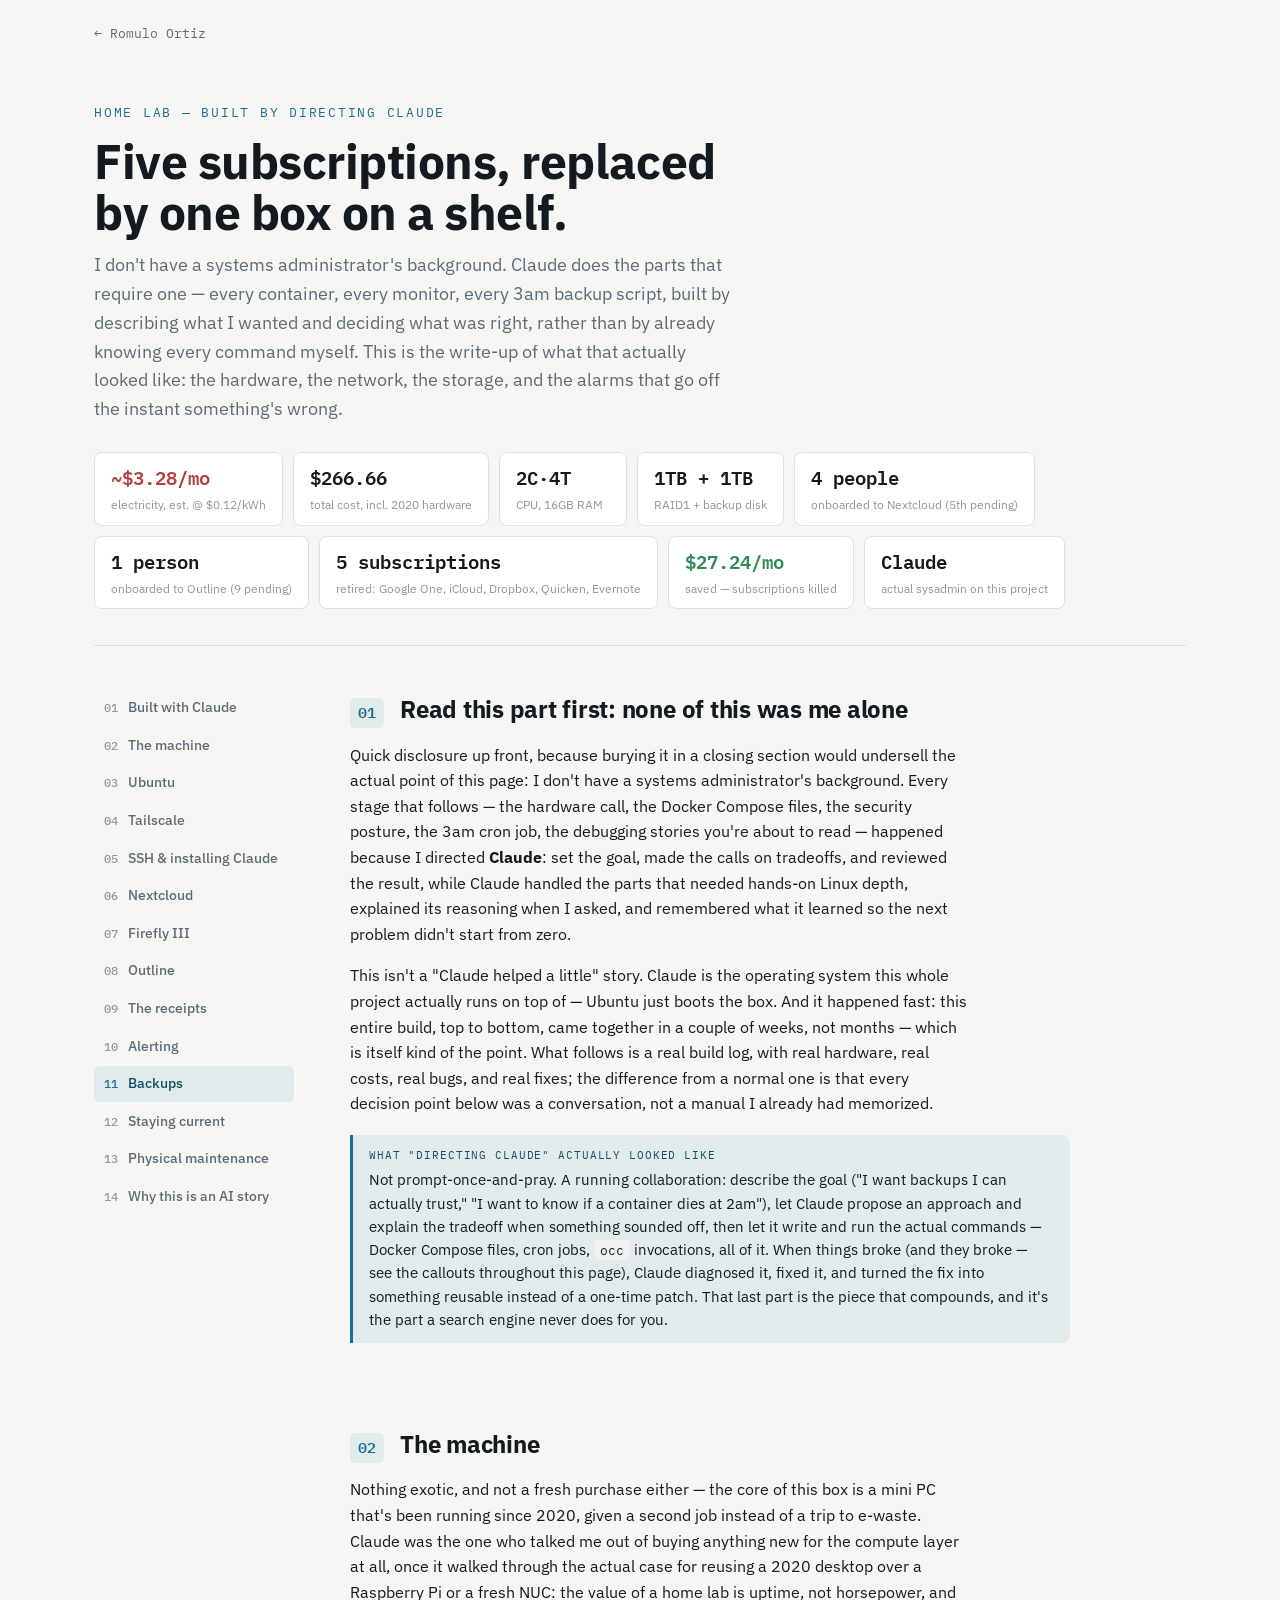
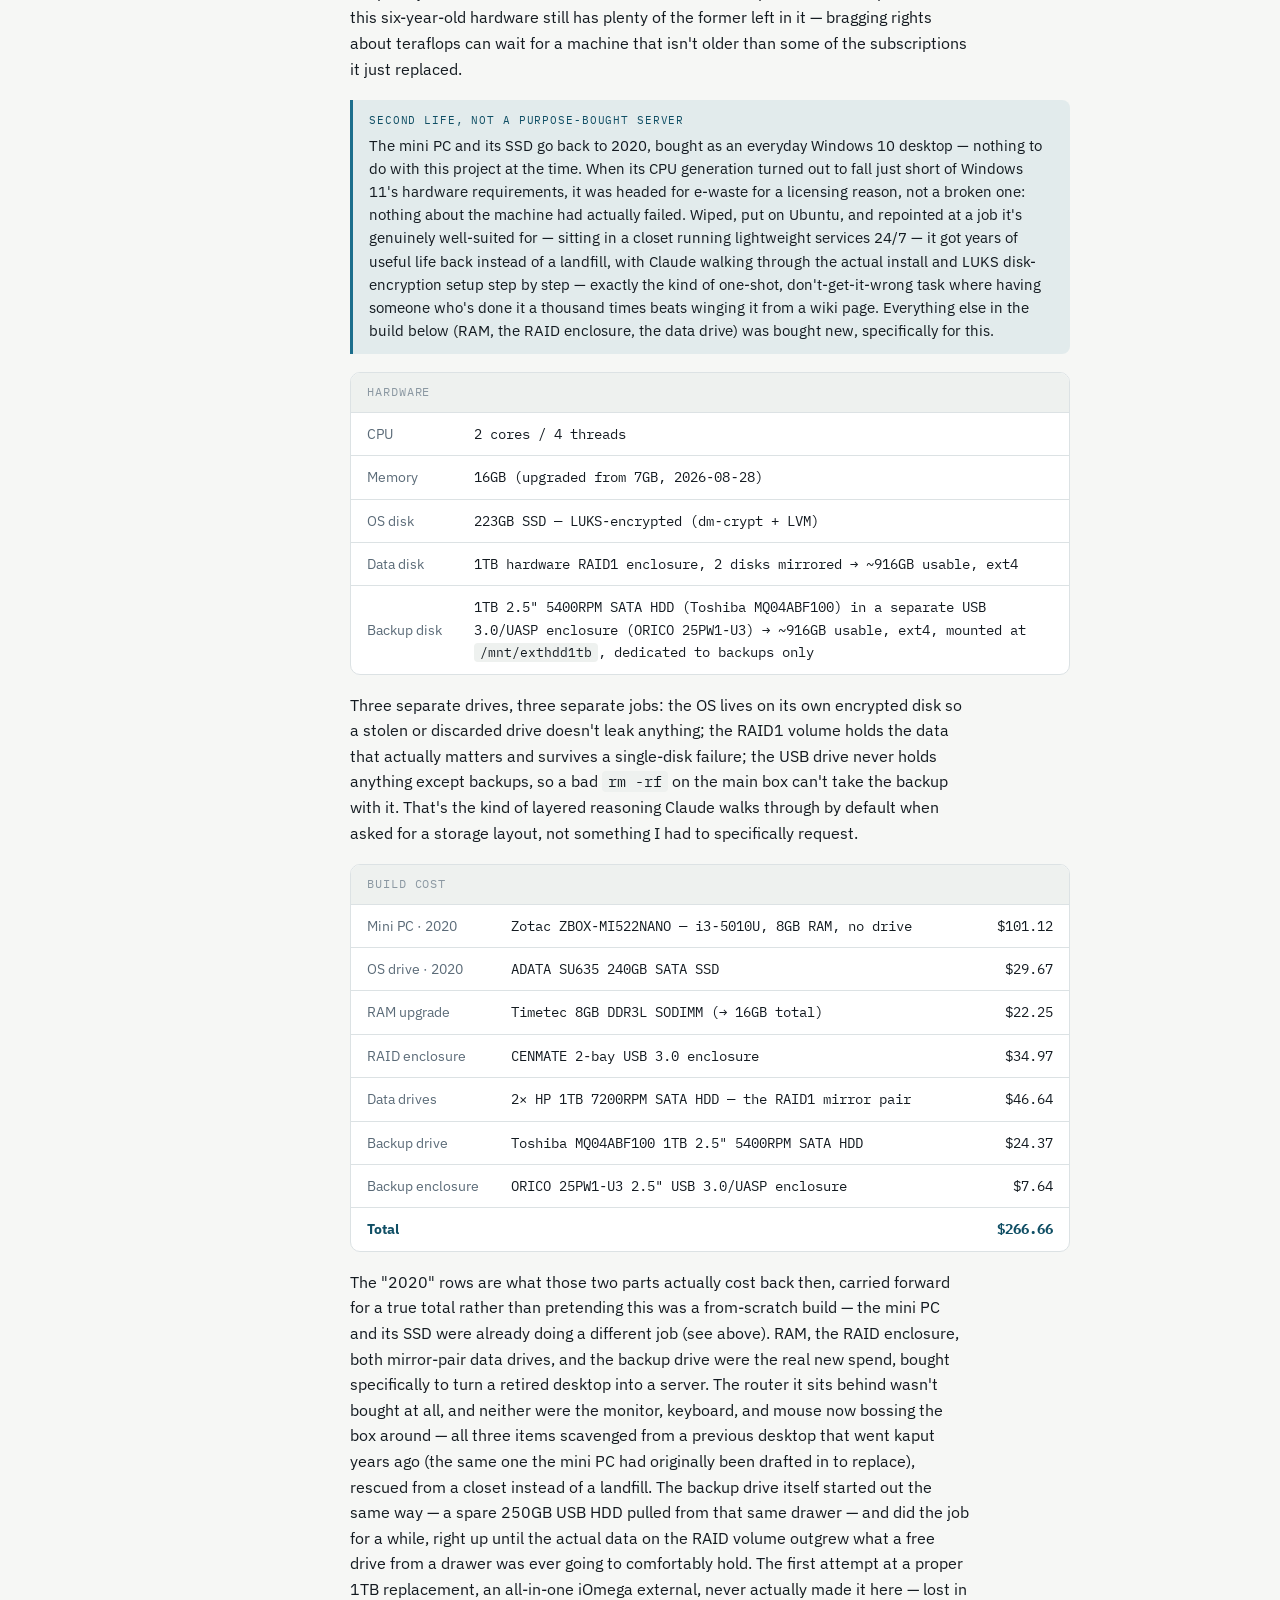
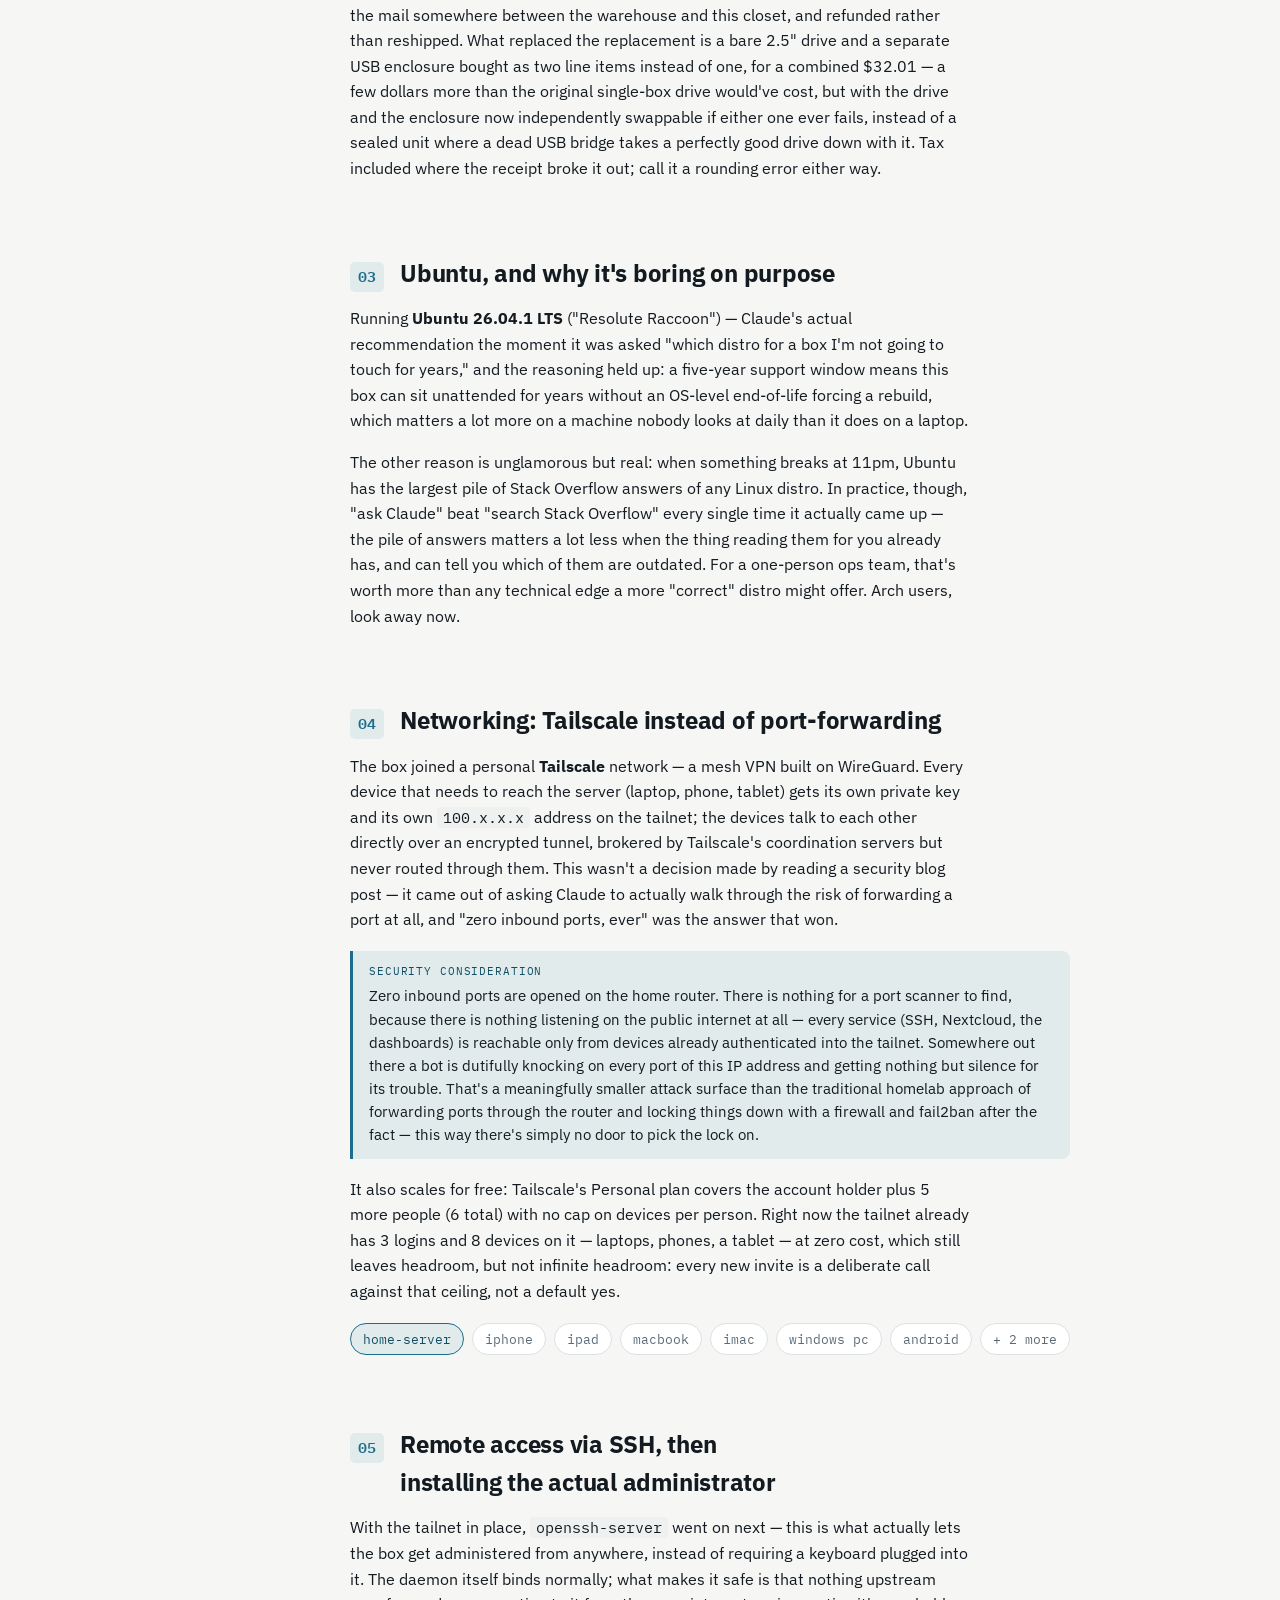
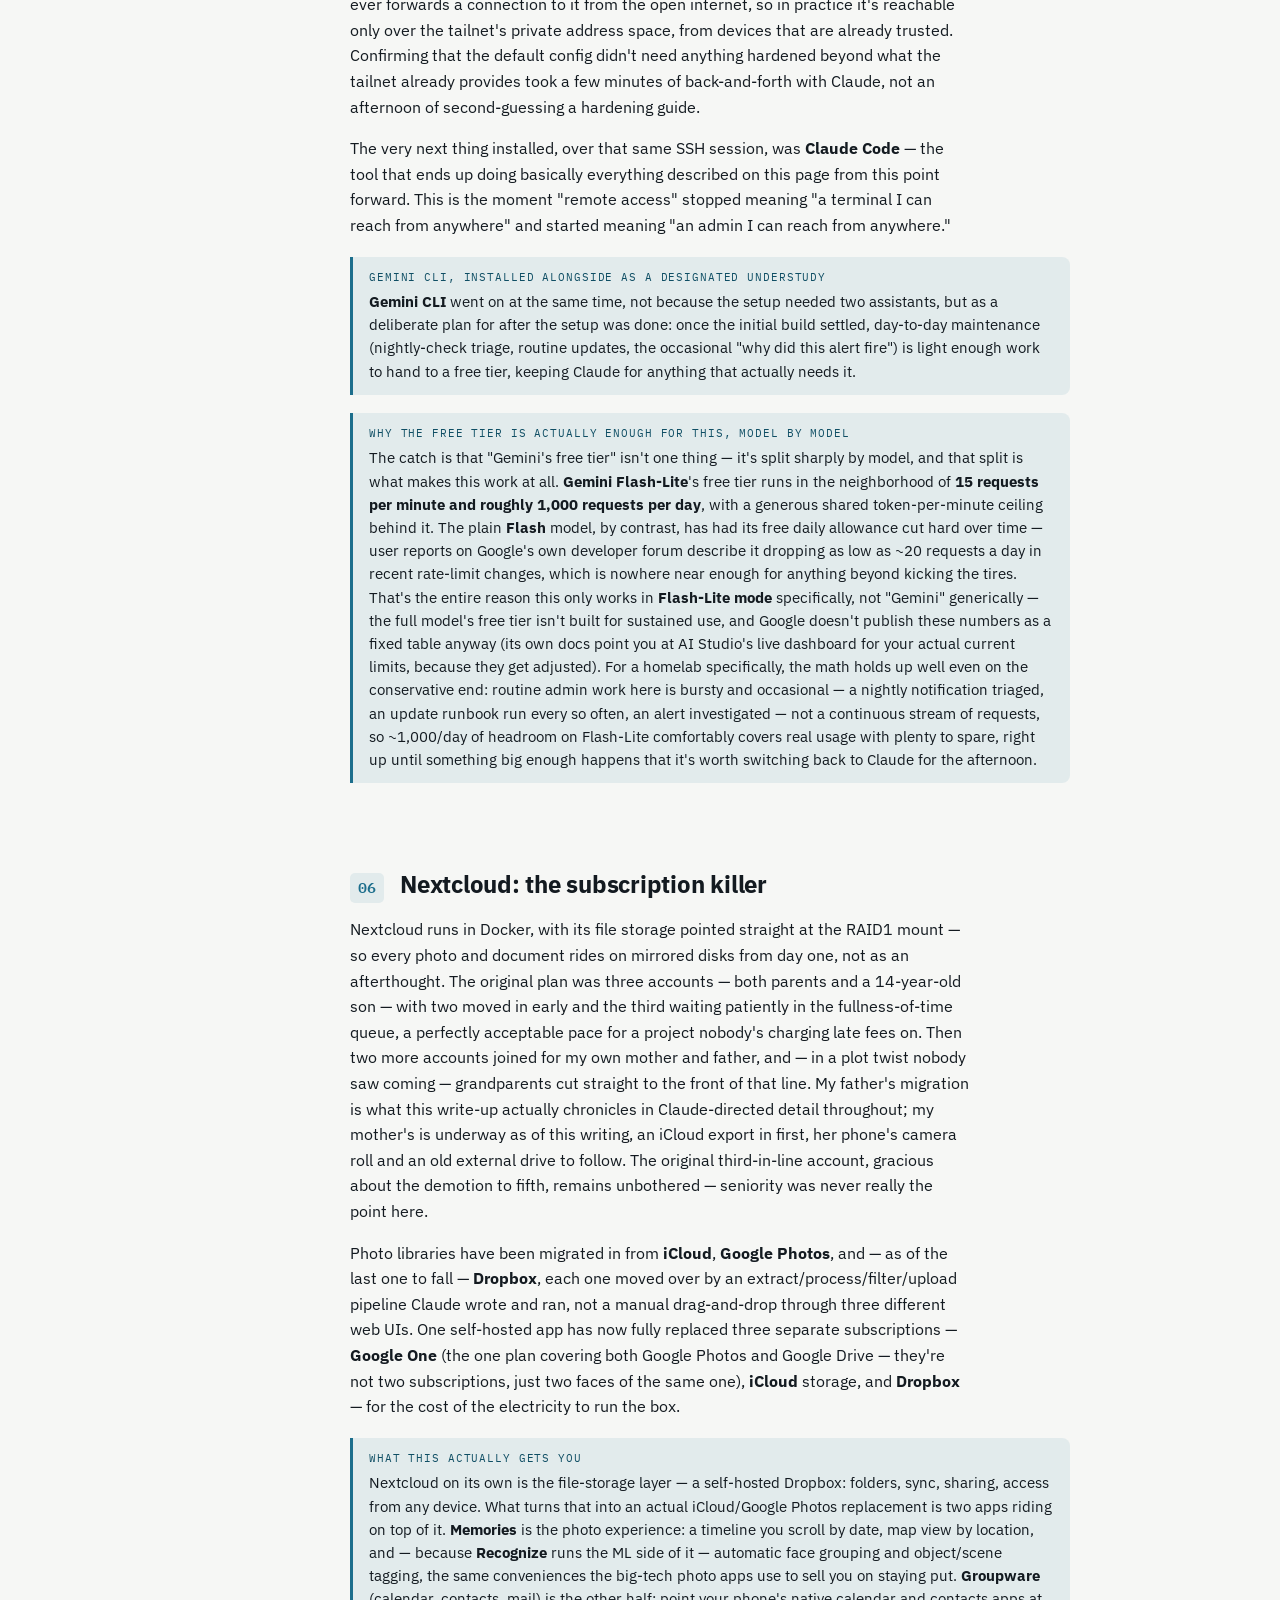
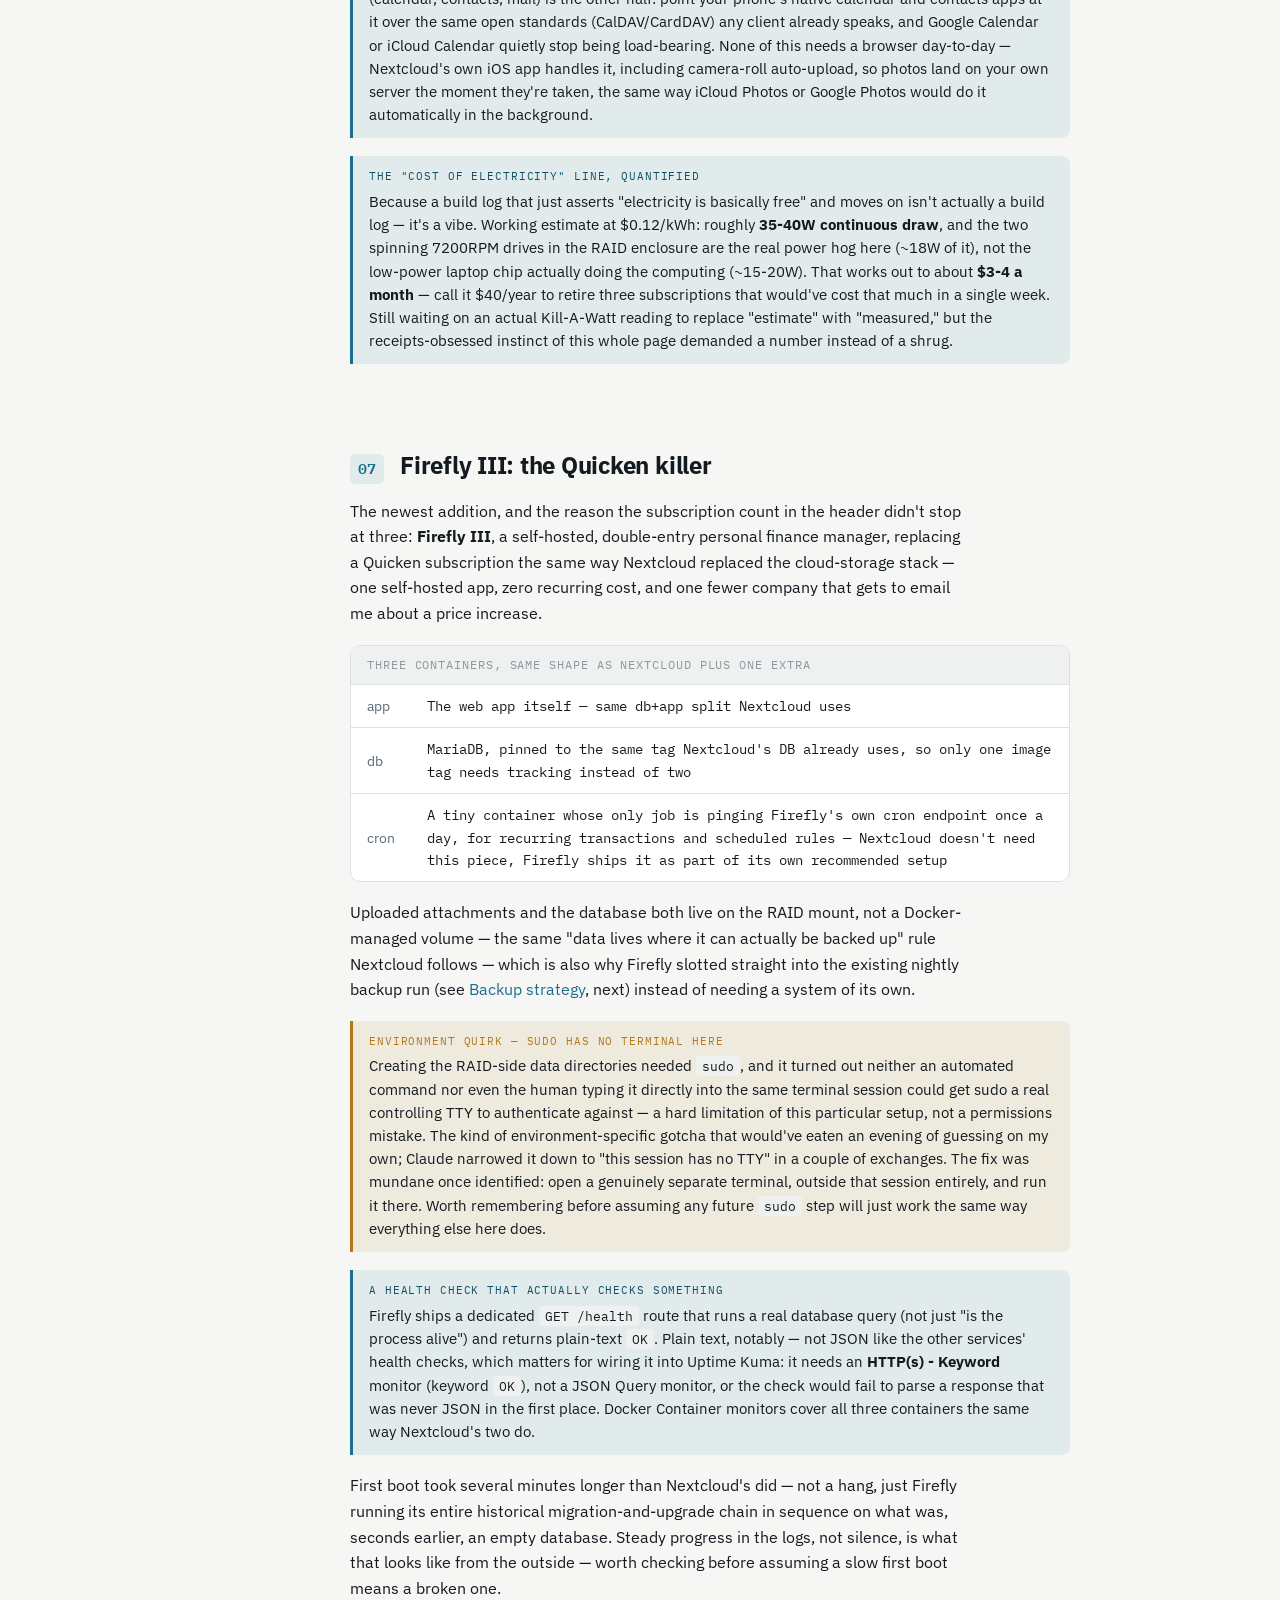
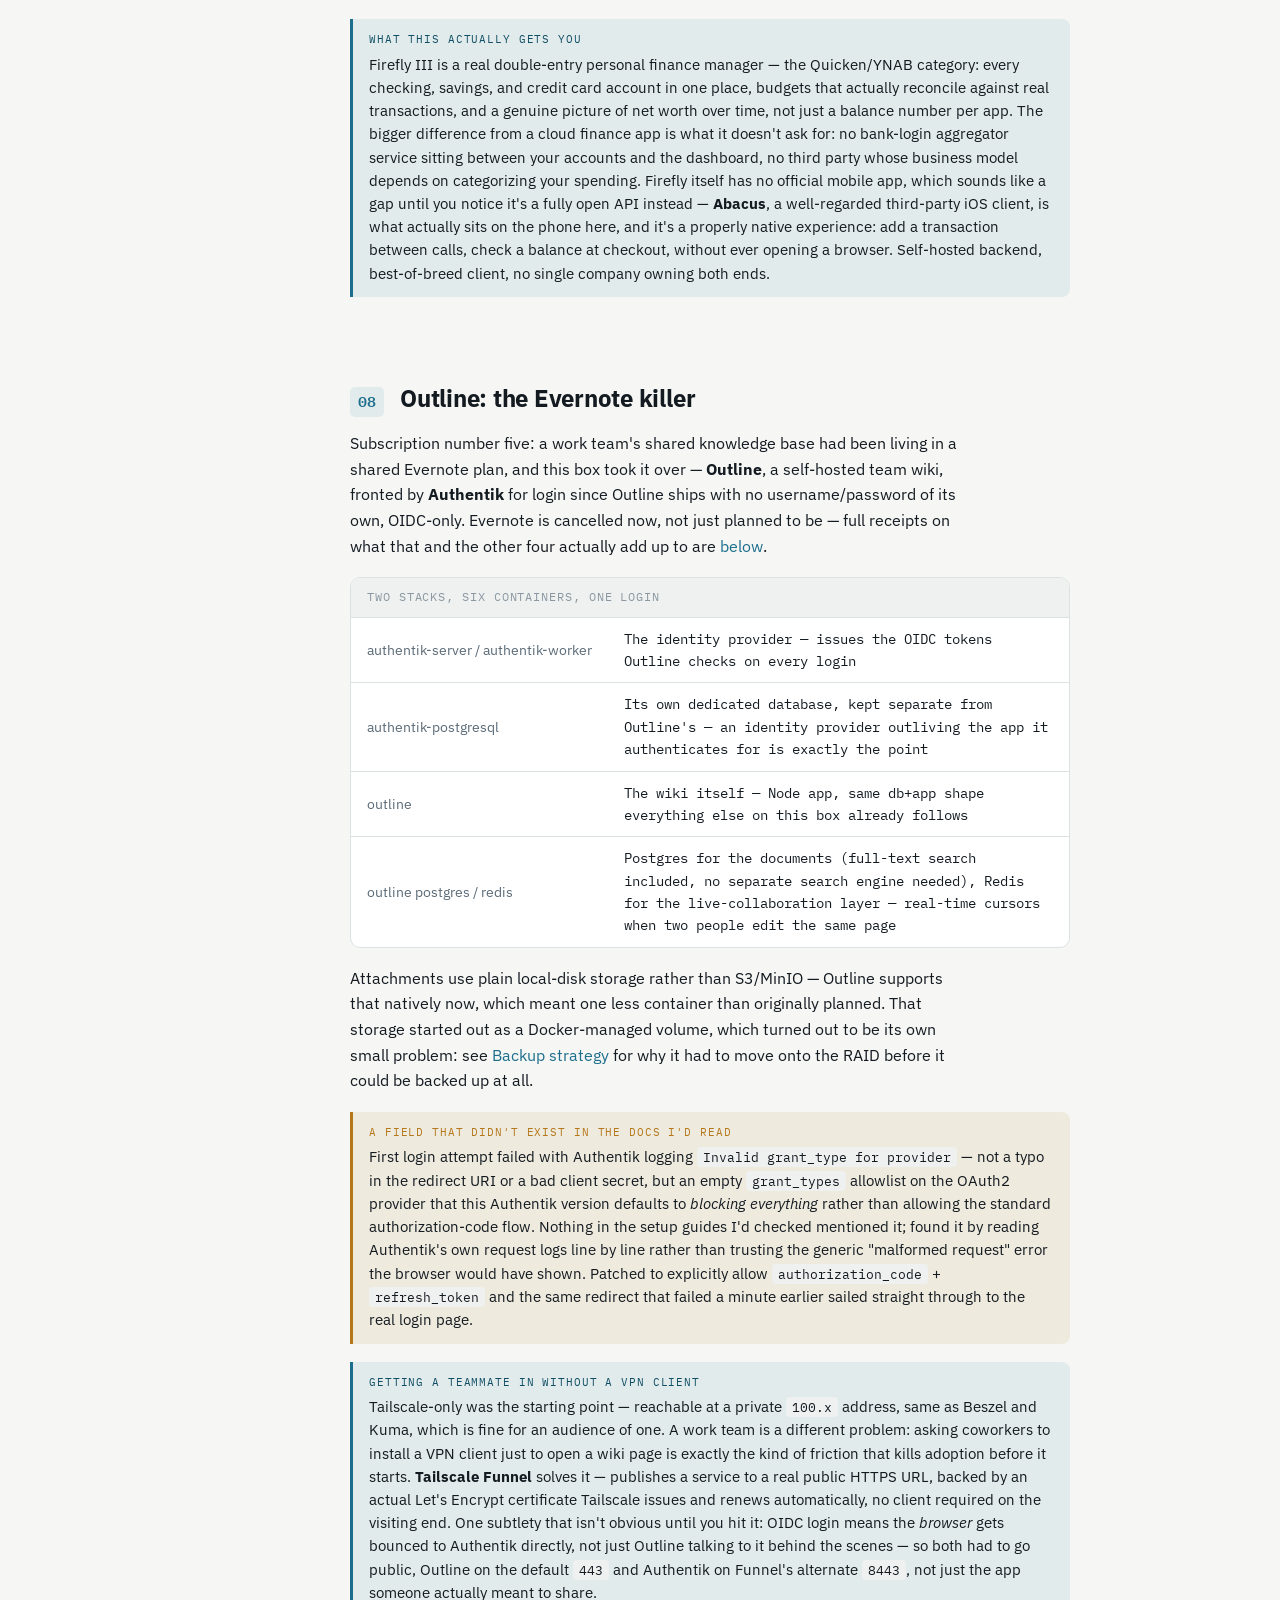
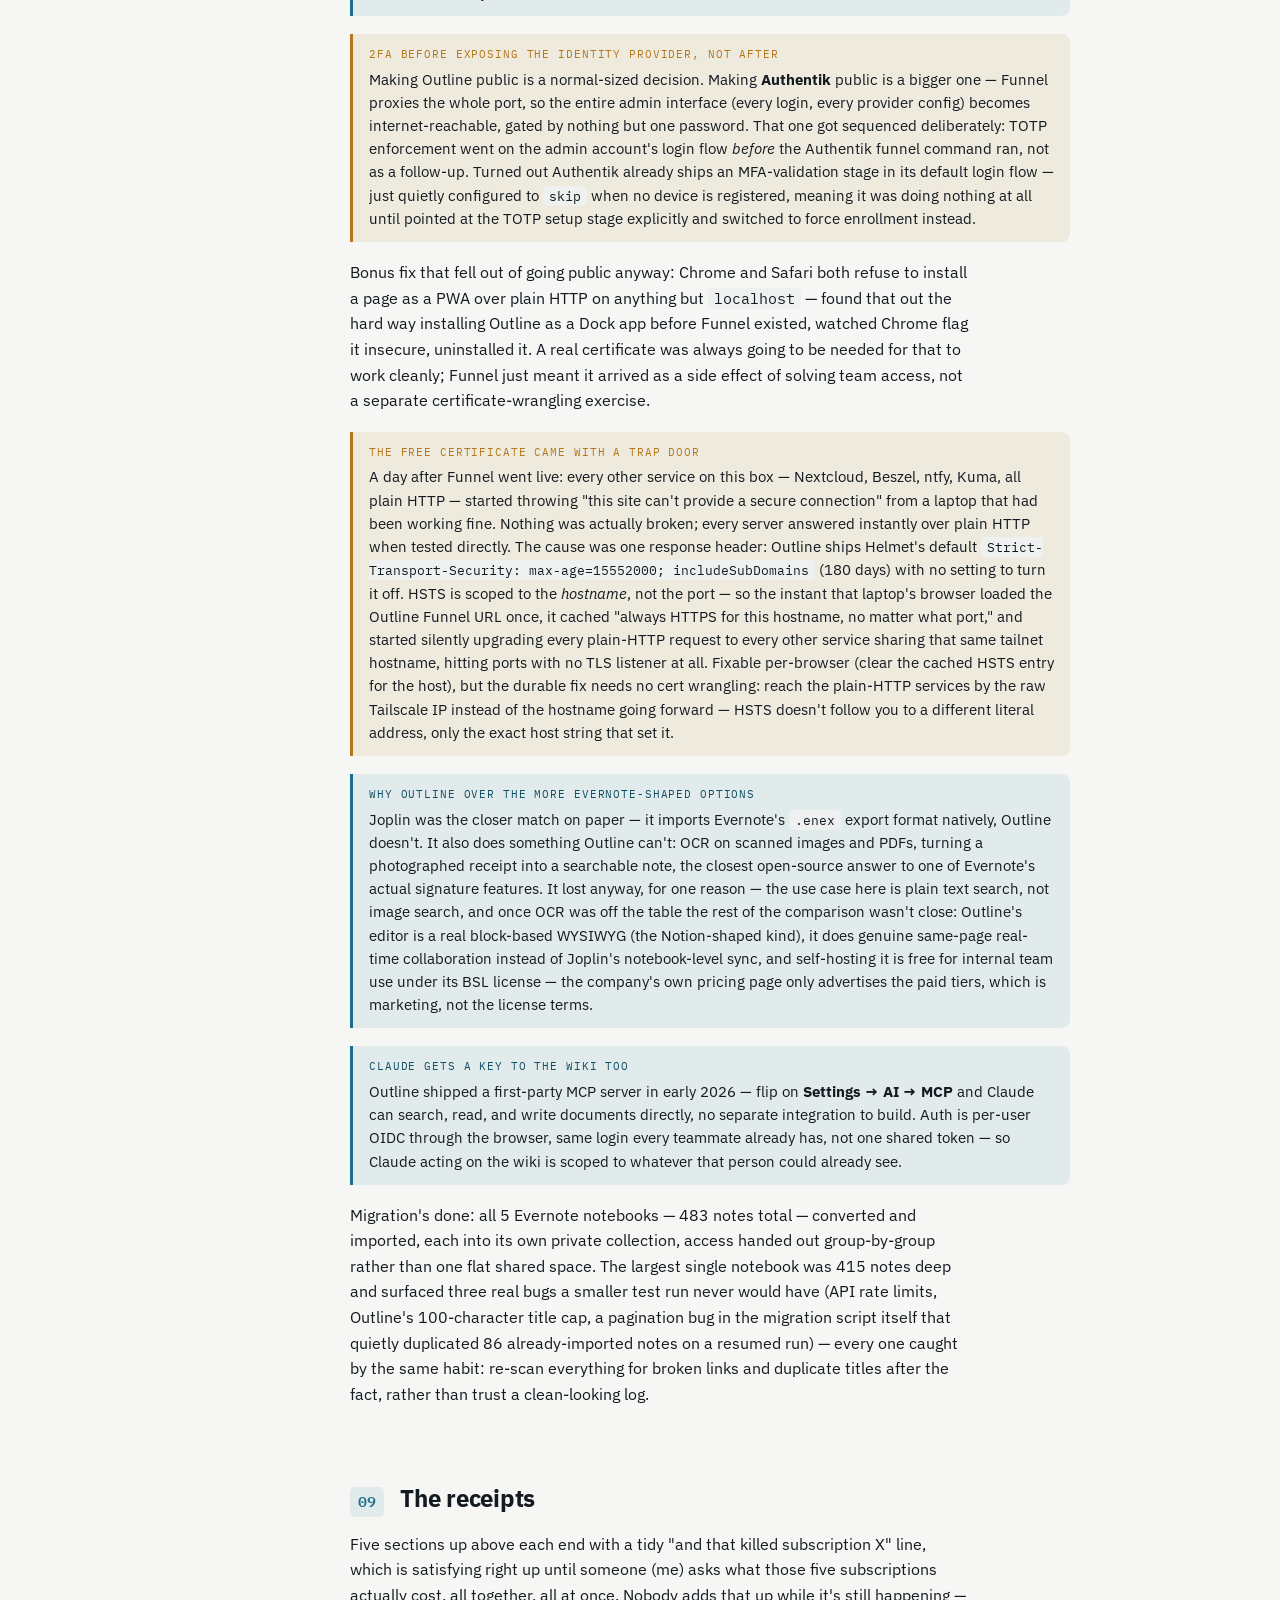
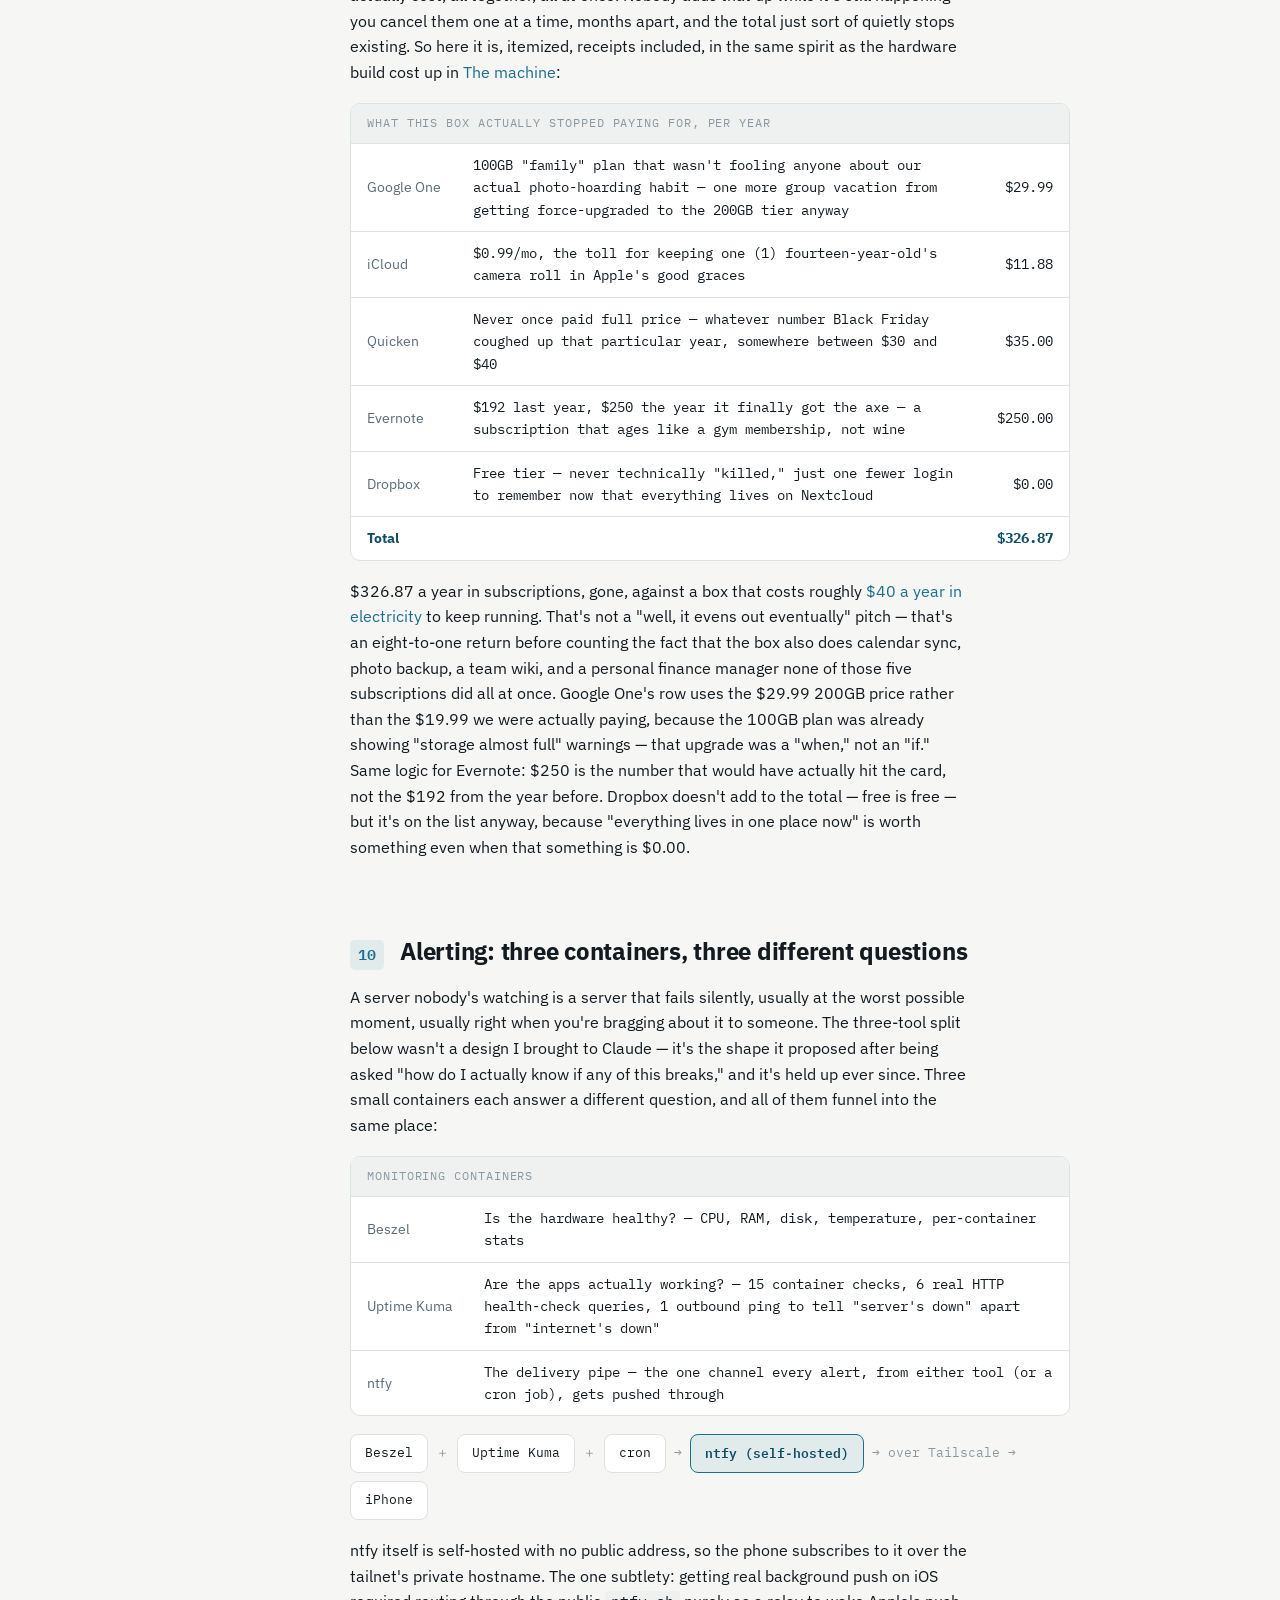
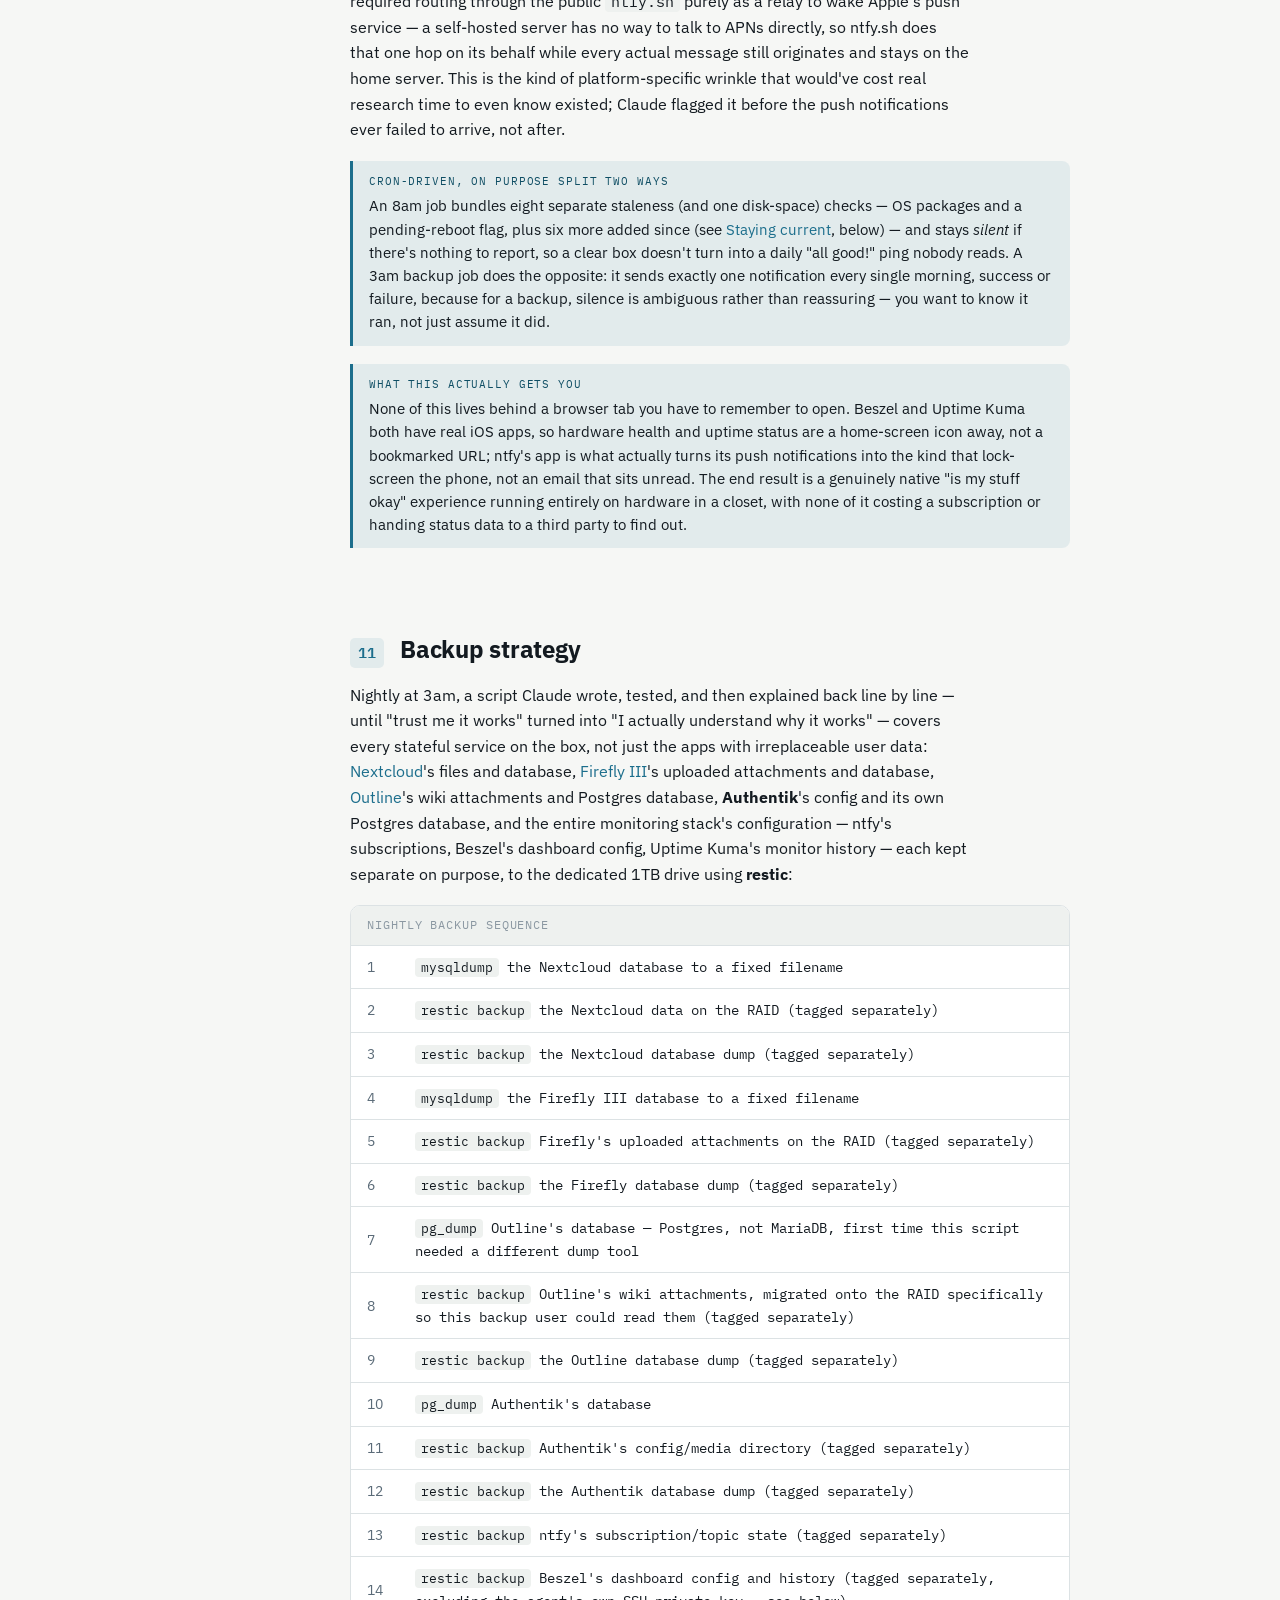
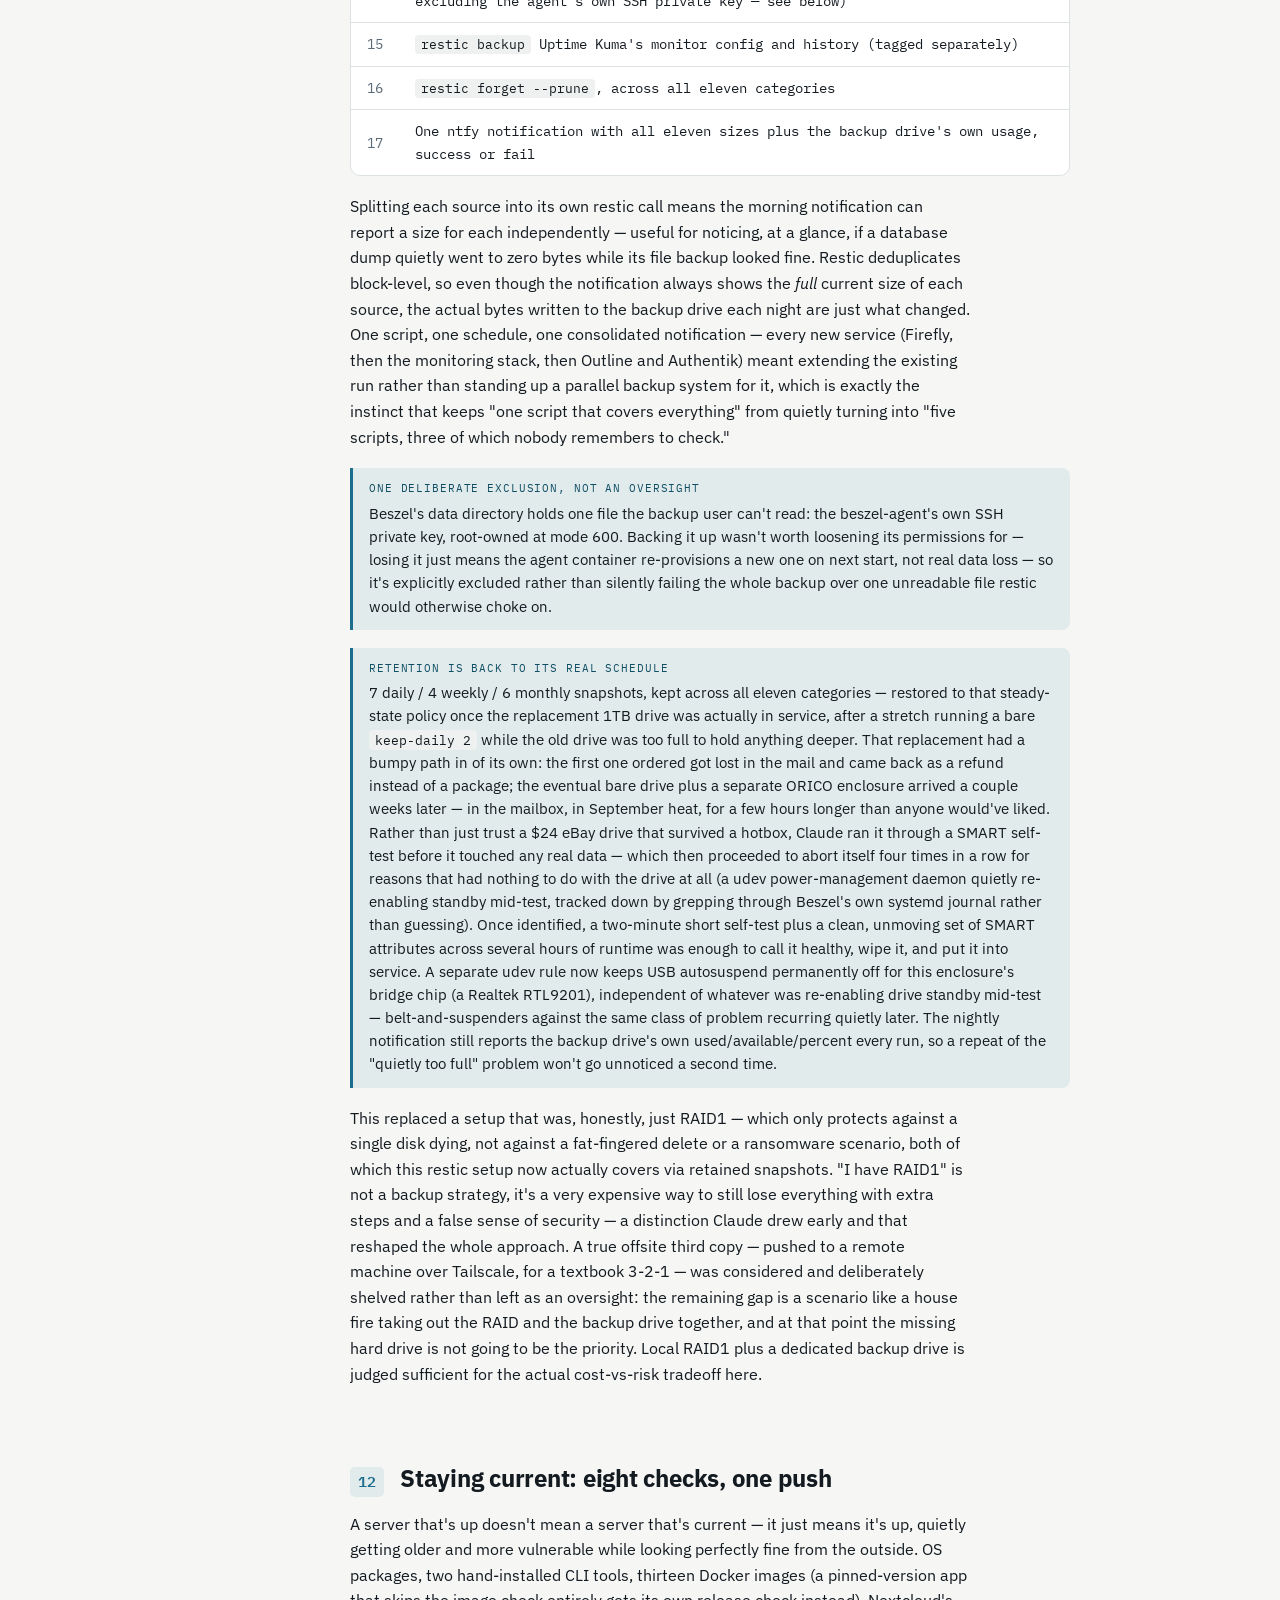
==== commit eba4ec4a: "Add mount point, capacity, and USB autosuspend rule details for the 1TB backup disk" ====
--- a/homelab.html
+++ b/homelab.html
@@ -75,7 +75,7 @@
               <tr><td>Memory</td><td>16GB (upgraded from 7GB, 2026‑08‑28)</td></tr>
               <tr><td>OS disk</td><td>223GB SSD — LUKS‑encrypted (dm‑crypt + LVM)</td></tr>
               <tr><td>Data disk</td><td>1TB hardware RAID1 enclosure, 2 disks mirrored → ~916GB usable, ext4</td></tr>
-              <tr><td>Backup disk</td><td>1TB 2.5" 5400RPM SATA HDD (Toshiba MQ04ABF100) in a separate USB 3.0/UASP enclosure (ORICO 25PW1‑U3), dedicated to backups only</td></tr>
+              <tr><td>Backup disk</td><td>1TB 2.5" 5400RPM SATA HDD (Toshiba MQ04ABF100) in a separate USB 3.0/UASP enclosure (ORICO 25PW1‑U3) → ~916GB usable, ext4, mounted at <code>/mnt/exthdd1tb</code>, dedicated to backups only</td></tr>
             </table>
           </div>
         </div>
@@ -306,7 +306,7 @@
         </div>
         <div class="callout">
           <span class="tag">Retention is back to its real schedule</span>
-          <p>7 daily / 4 weekly / 6 monthly snapshots, kept across all eleven categories — restored to that steady-state policy once the replacement 1TB drive was actually in service, after a stretch running a bare <code>keep-daily 2</code> while the old drive was too full to hold anything deeper. That replacement had a bumpy path in of its own: the first one ordered got lost in the mail and came back as a refund instead of a package; the eventual bare drive plus a separate ORICO enclosure arrived a couple weeks later — in the mailbox, in September heat, for a few hours longer than anyone would've liked. Rather than just trust a $24 eBay drive that survived a hotbox, Claude ran it through a SMART self-test before it touched any real data — which then proceeded to abort itself four times in a row for reasons that had nothing to do with the drive at all (a udev power-management daemon quietly re-enabling standby mid-test, tracked down by grepping through Beszel's own systemd journal rather than guessing). Once identified, a two-minute short self-test plus a clean, unmoving set of SMART attributes across several hours of runtime was enough to call it healthy, wipe it, and put it into service. The nightly notification still reports the backup drive's own used/available/percent every run, so a repeat of the "quietly too full" problem won't go unnoticed a second time.</p>
+          <p>7 daily / 4 weekly / 6 monthly snapshots, kept across all eleven categories — restored to that steady-state policy once the replacement 1TB drive was actually in service, after a stretch running a bare <code>keep-daily 2</code> while the old drive was too full to hold anything deeper. That replacement had a bumpy path in of its own: the first one ordered got lost in the mail and came back as a refund instead of a package; the eventual bare drive plus a separate ORICO enclosure arrived a couple weeks later — in the mailbox, in September heat, for a few hours longer than anyone would've liked. Rather than just trust a $24 eBay drive that survived a hotbox, Claude ran it through a SMART self-test before it touched any real data — which then proceeded to abort itself four times in a row for reasons that had nothing to do with the drive at all (a udev power-management daemon quietly re-enabling standby mid-test, tracked down by grepping through Beszel's own systemd journal rather than guessing). Once identified, a two-minute short self-test plus a clean, unmoving set of SMART attributes across several hours of runtime was enough to call it healthy, wipe it, and put it into service. A separate udev rule now keeps USB autosuspend permanently off for this enclosure's bridge chip (a Realtek RTL9201), independent of whatever was re-enabling drive standby mid-test — belt-and-suspenders against the same class of problem recurring quietly later. The nightly notification still reports the backup drive's own used/available/percent every run, so a repeat of the "quietly too full" problem won't go unnoticed a second time.</p>
         </div>
         <p class="tight">This replaced a setup that was, honestly, just RAID1 — which only protects against a single disk dying, not against a fat-fingered delete or a ransomware scenario, both of which this restic setup now actually covers via retained snapshots. "I have RAID1" is not a backup strategy, it's a very expensive way to still lose everything with extra steps and a false sense of security — a distinction Claude drew early and that reshaped the whole approach. A true offsite third copy — pushed to a remote machine over Tailscale, for a textbook 3‑2‑1 — was considered and deliberately shelved rather than left as an oversight: the remaining gap is a scenario like a house fire taking out the RAID and the backup drive together, and at that point the missing hard drive is not going to be the priority. Local RAID1 plus a dedicated backup drive is judged sufficient for the actual cost-vs-risk tradeoff here.</p>
       </section>
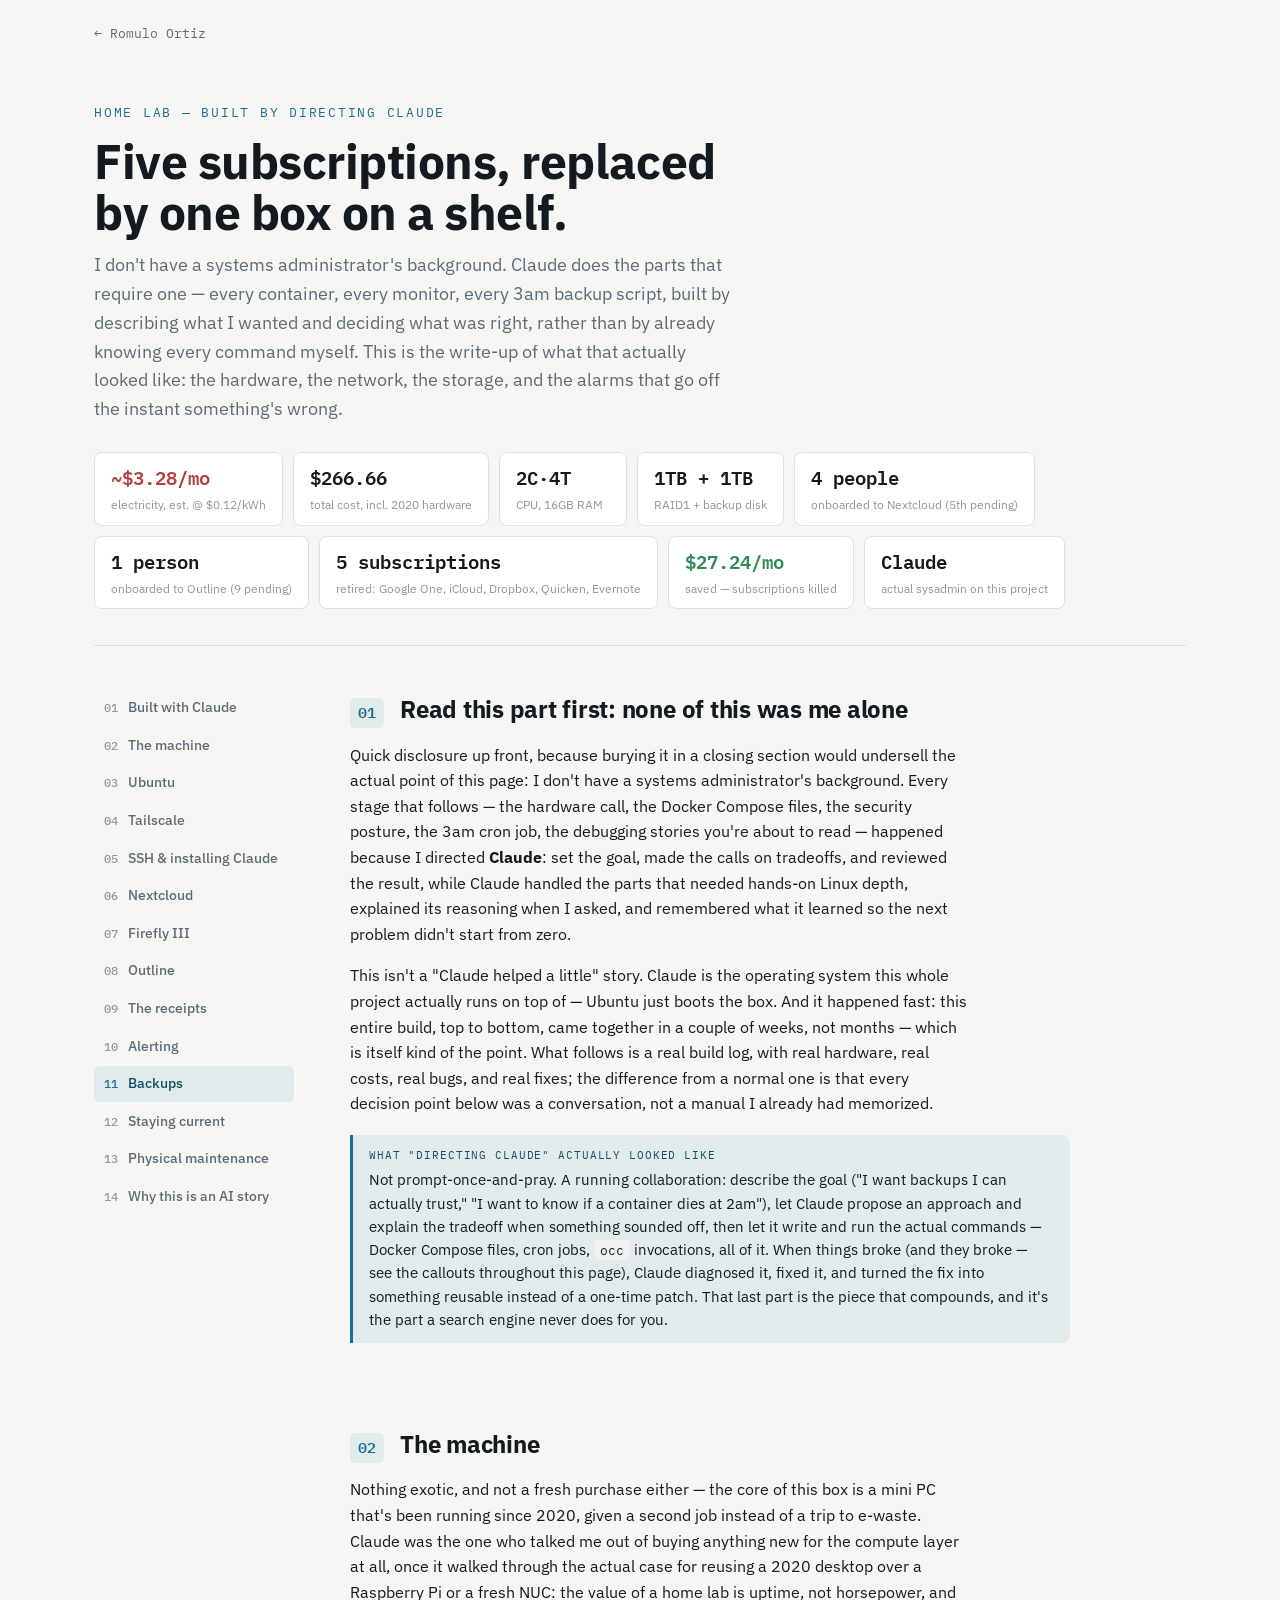
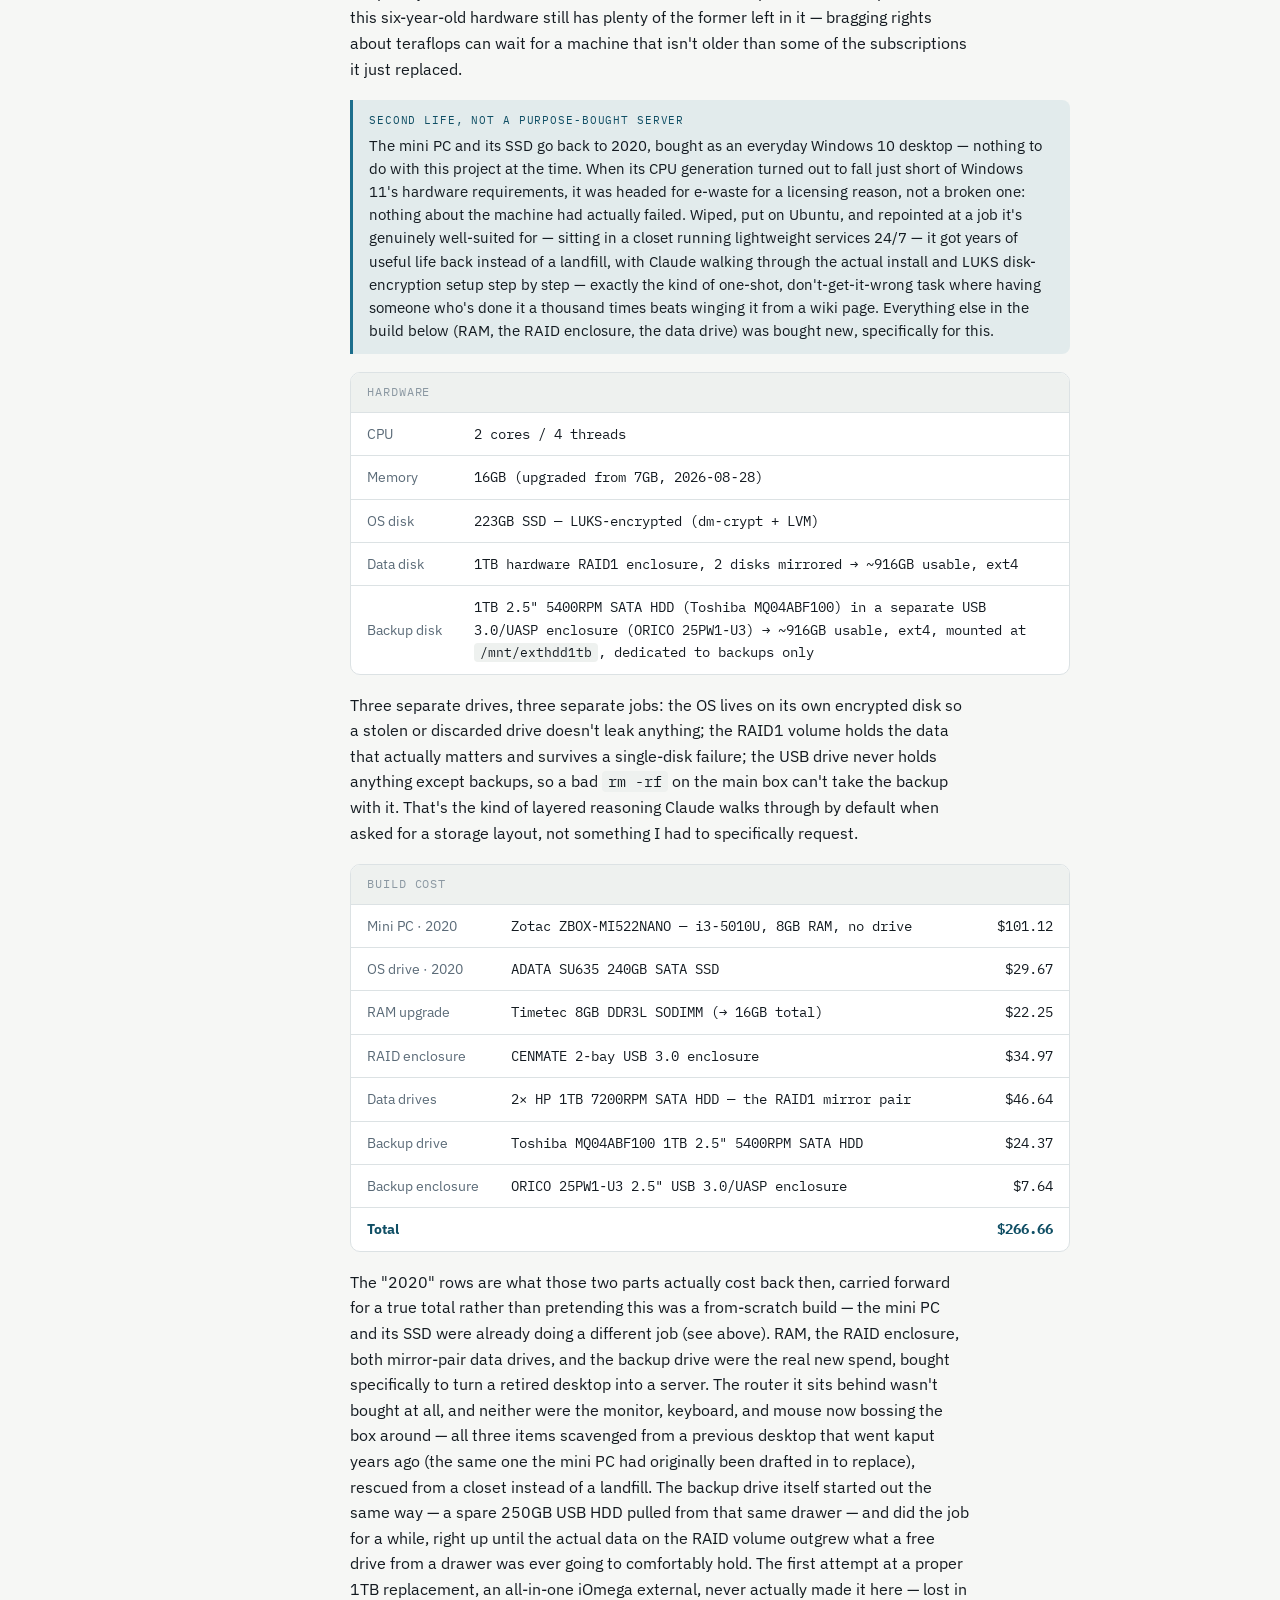
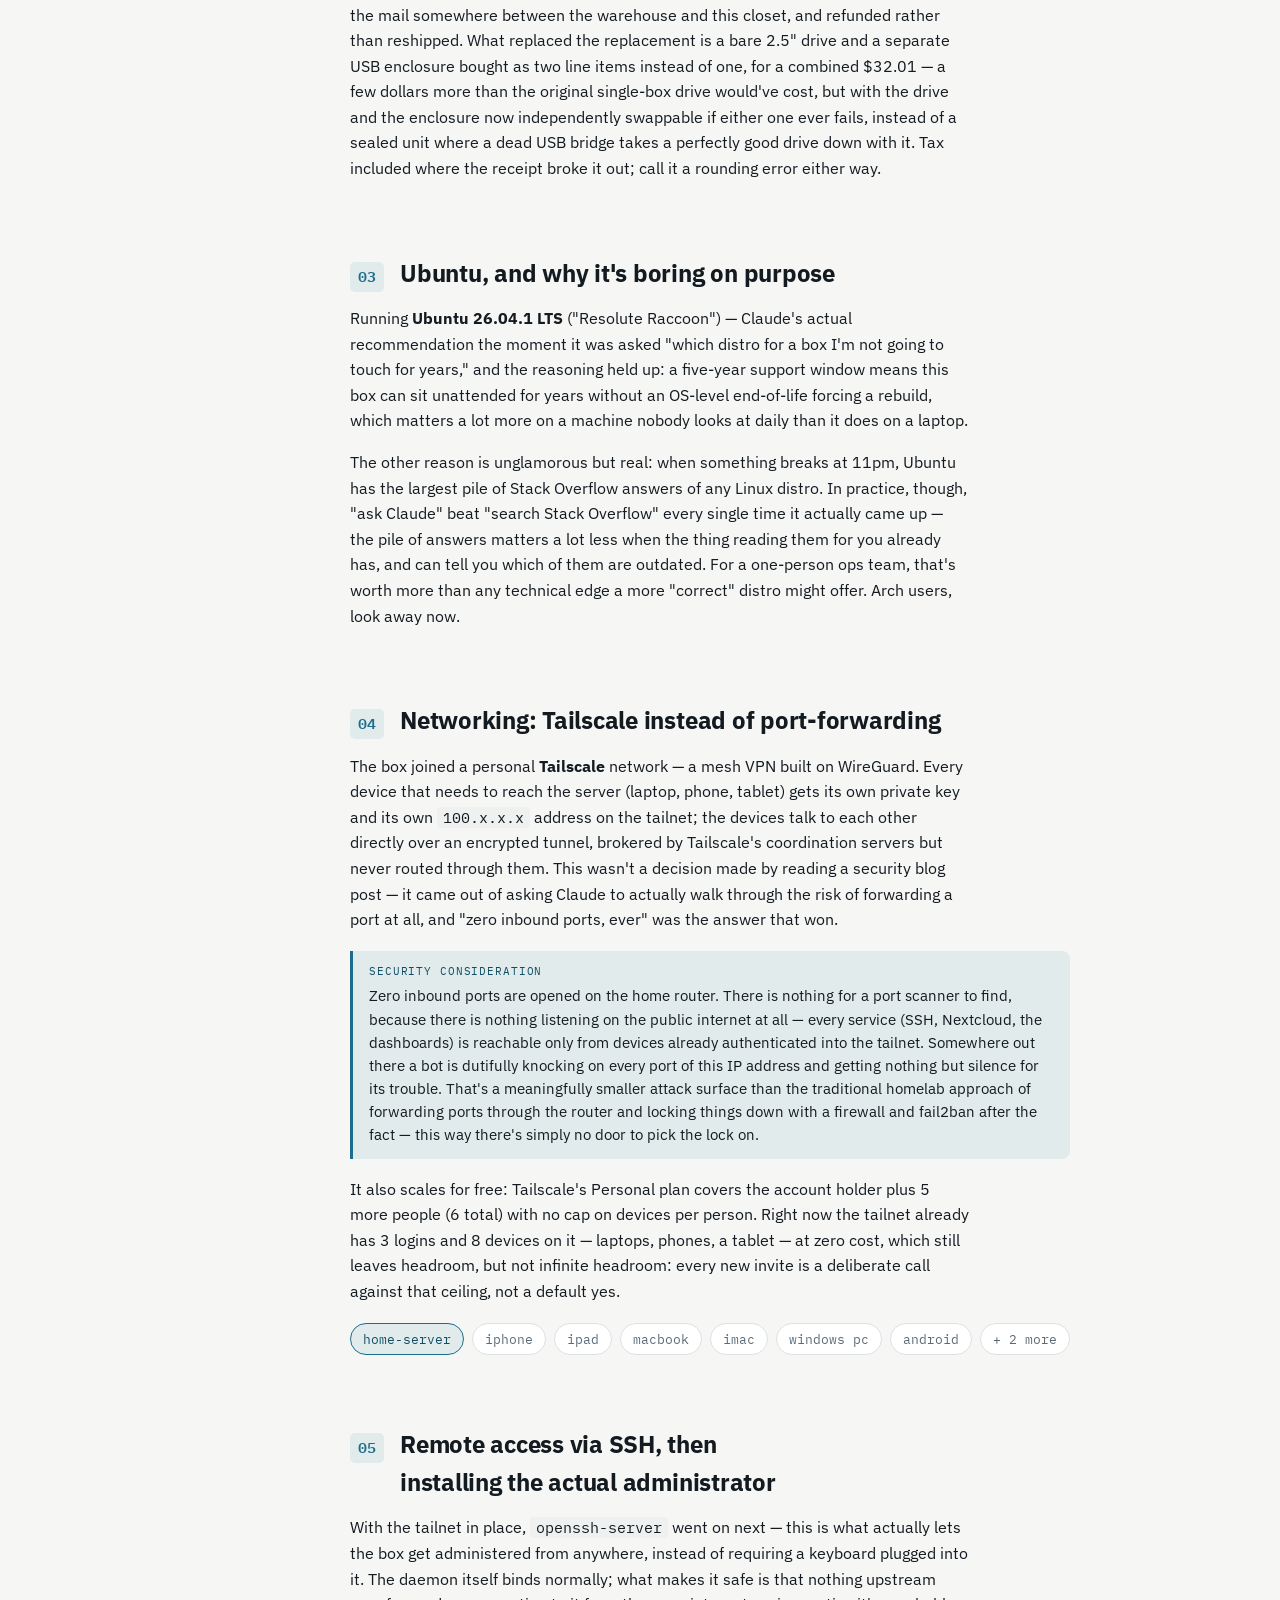
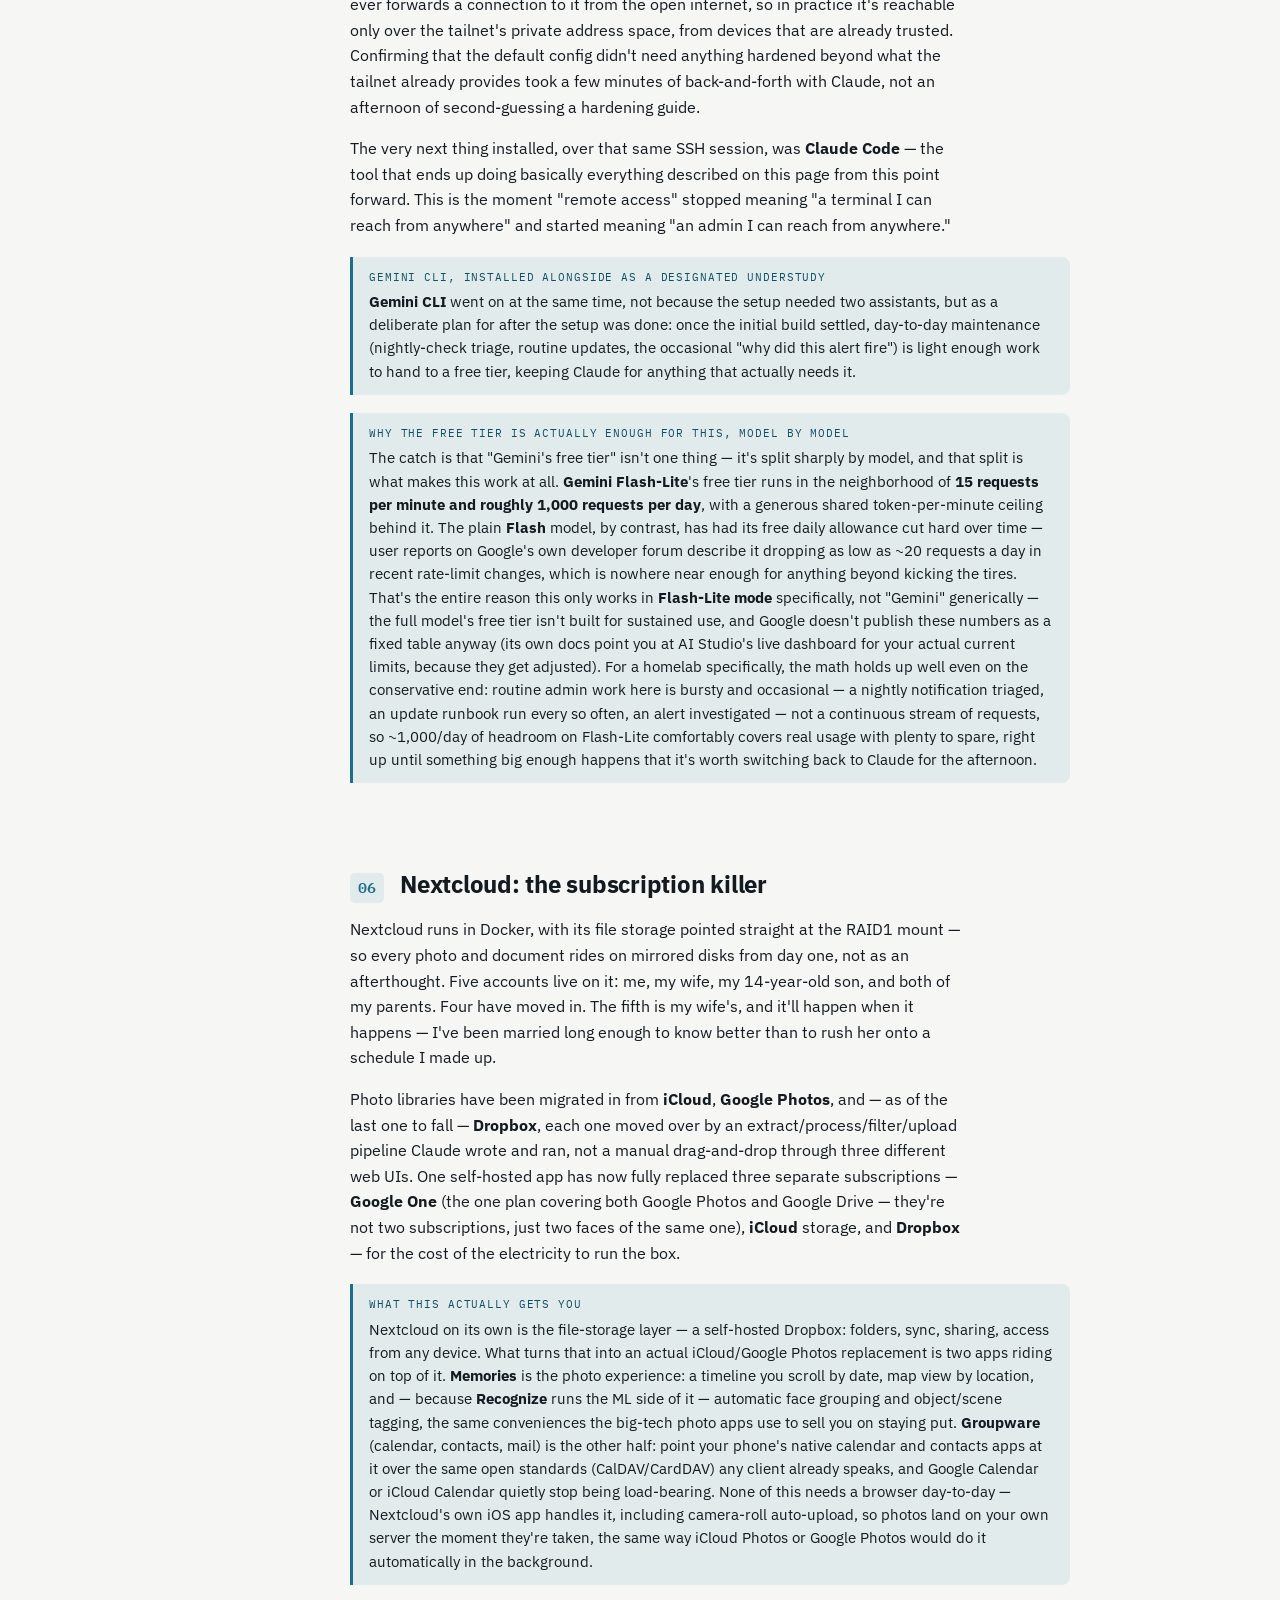
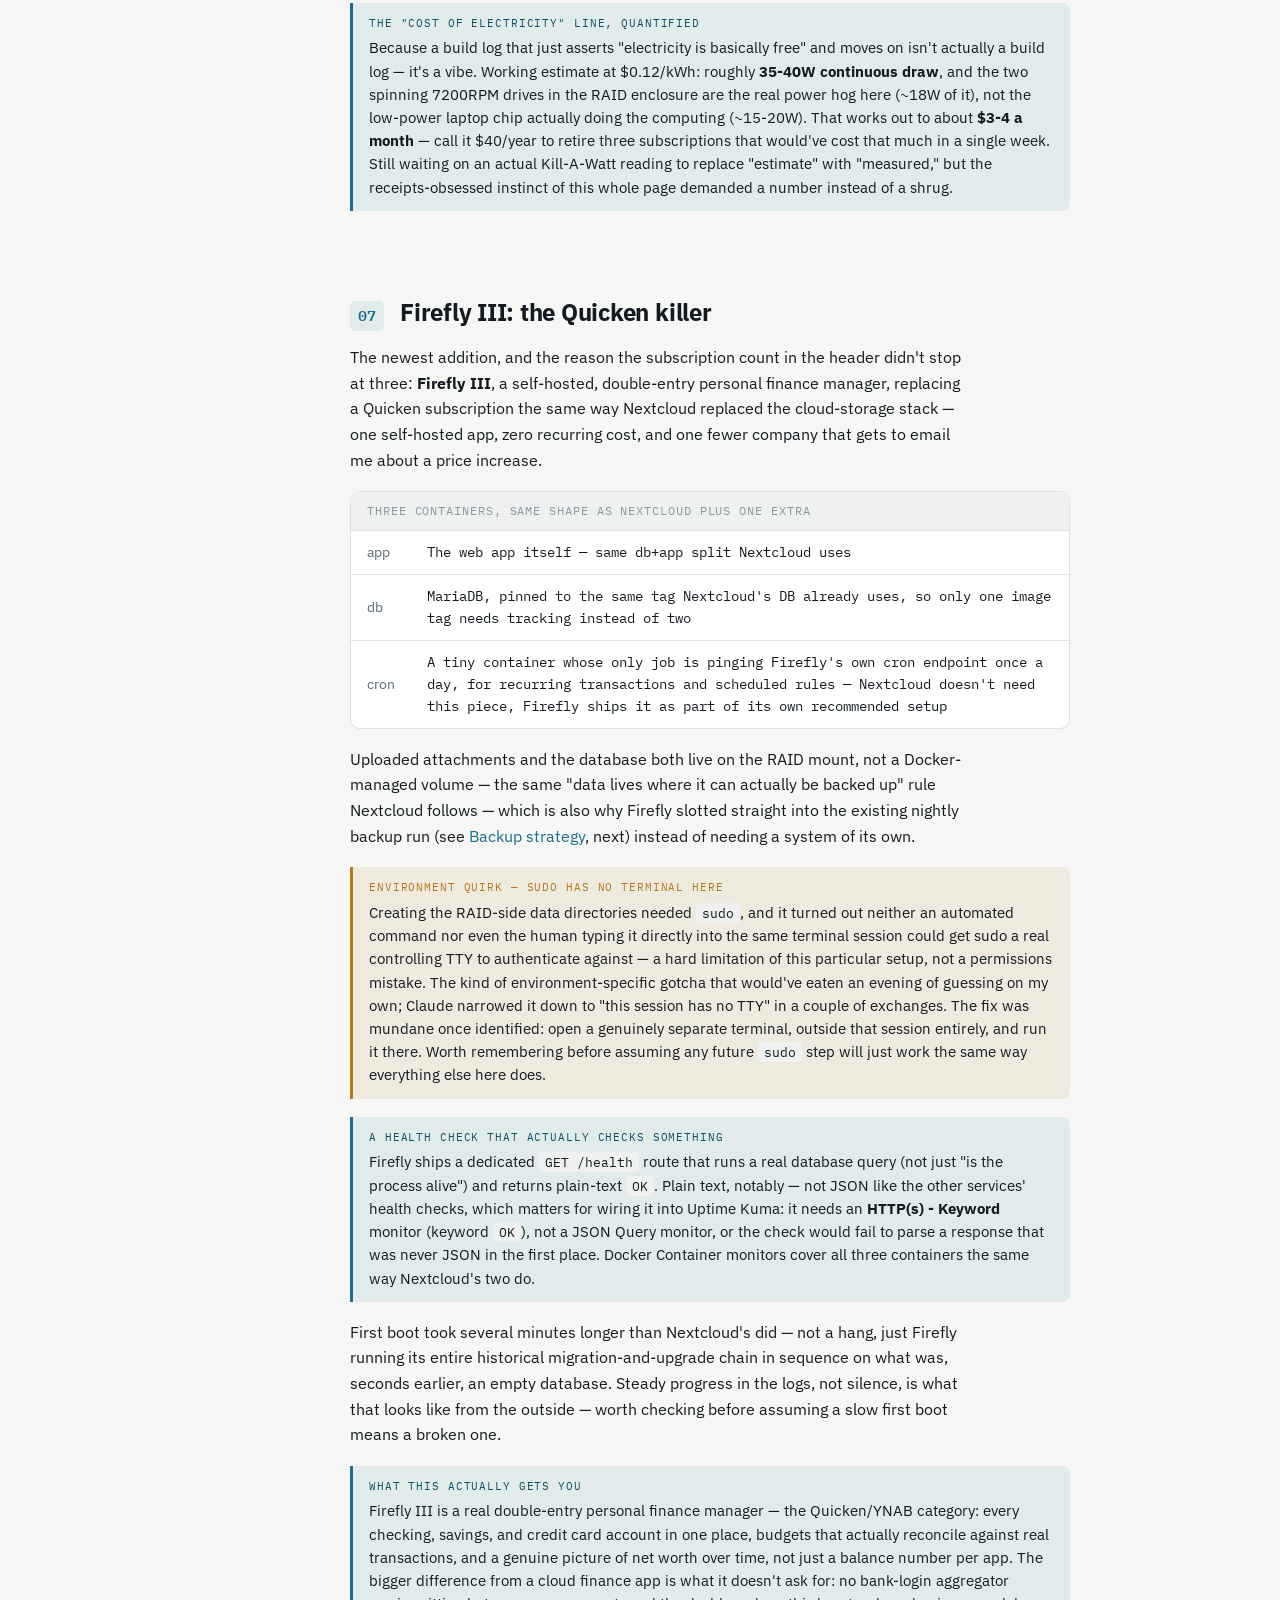
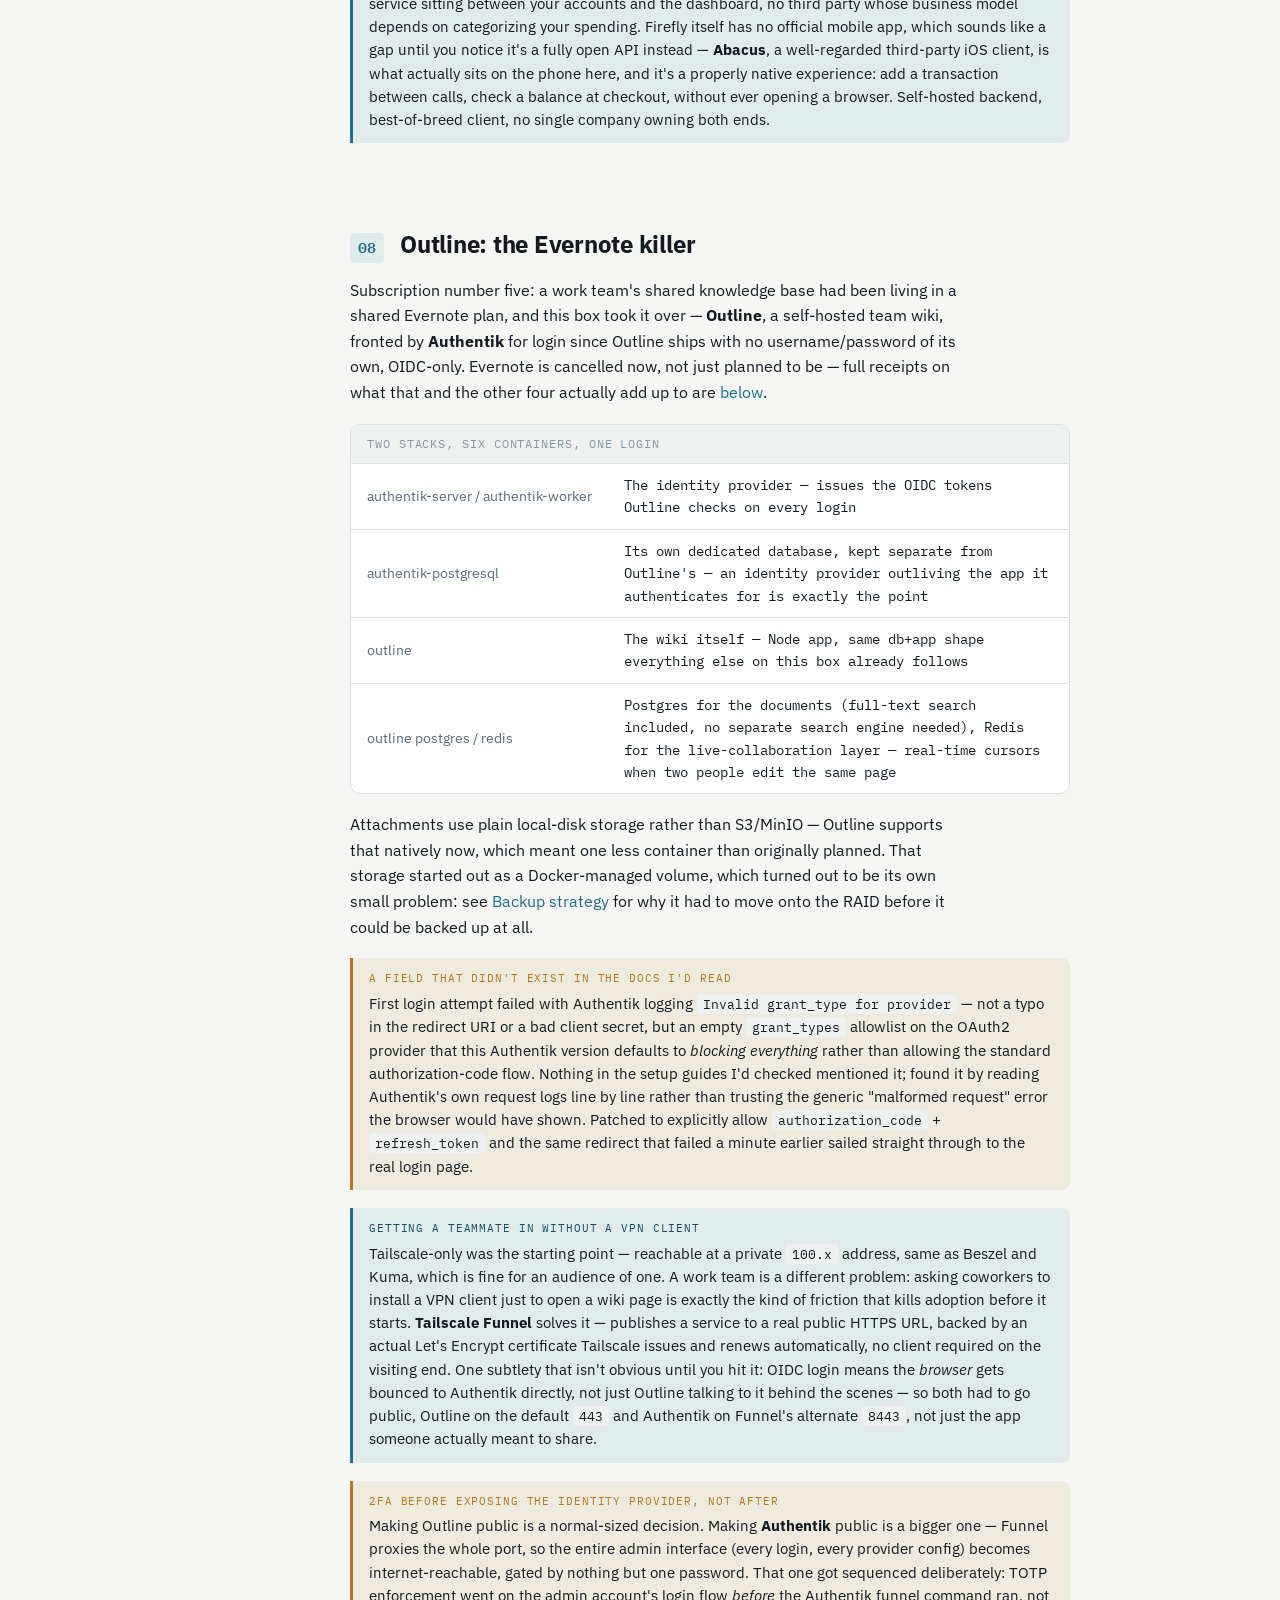
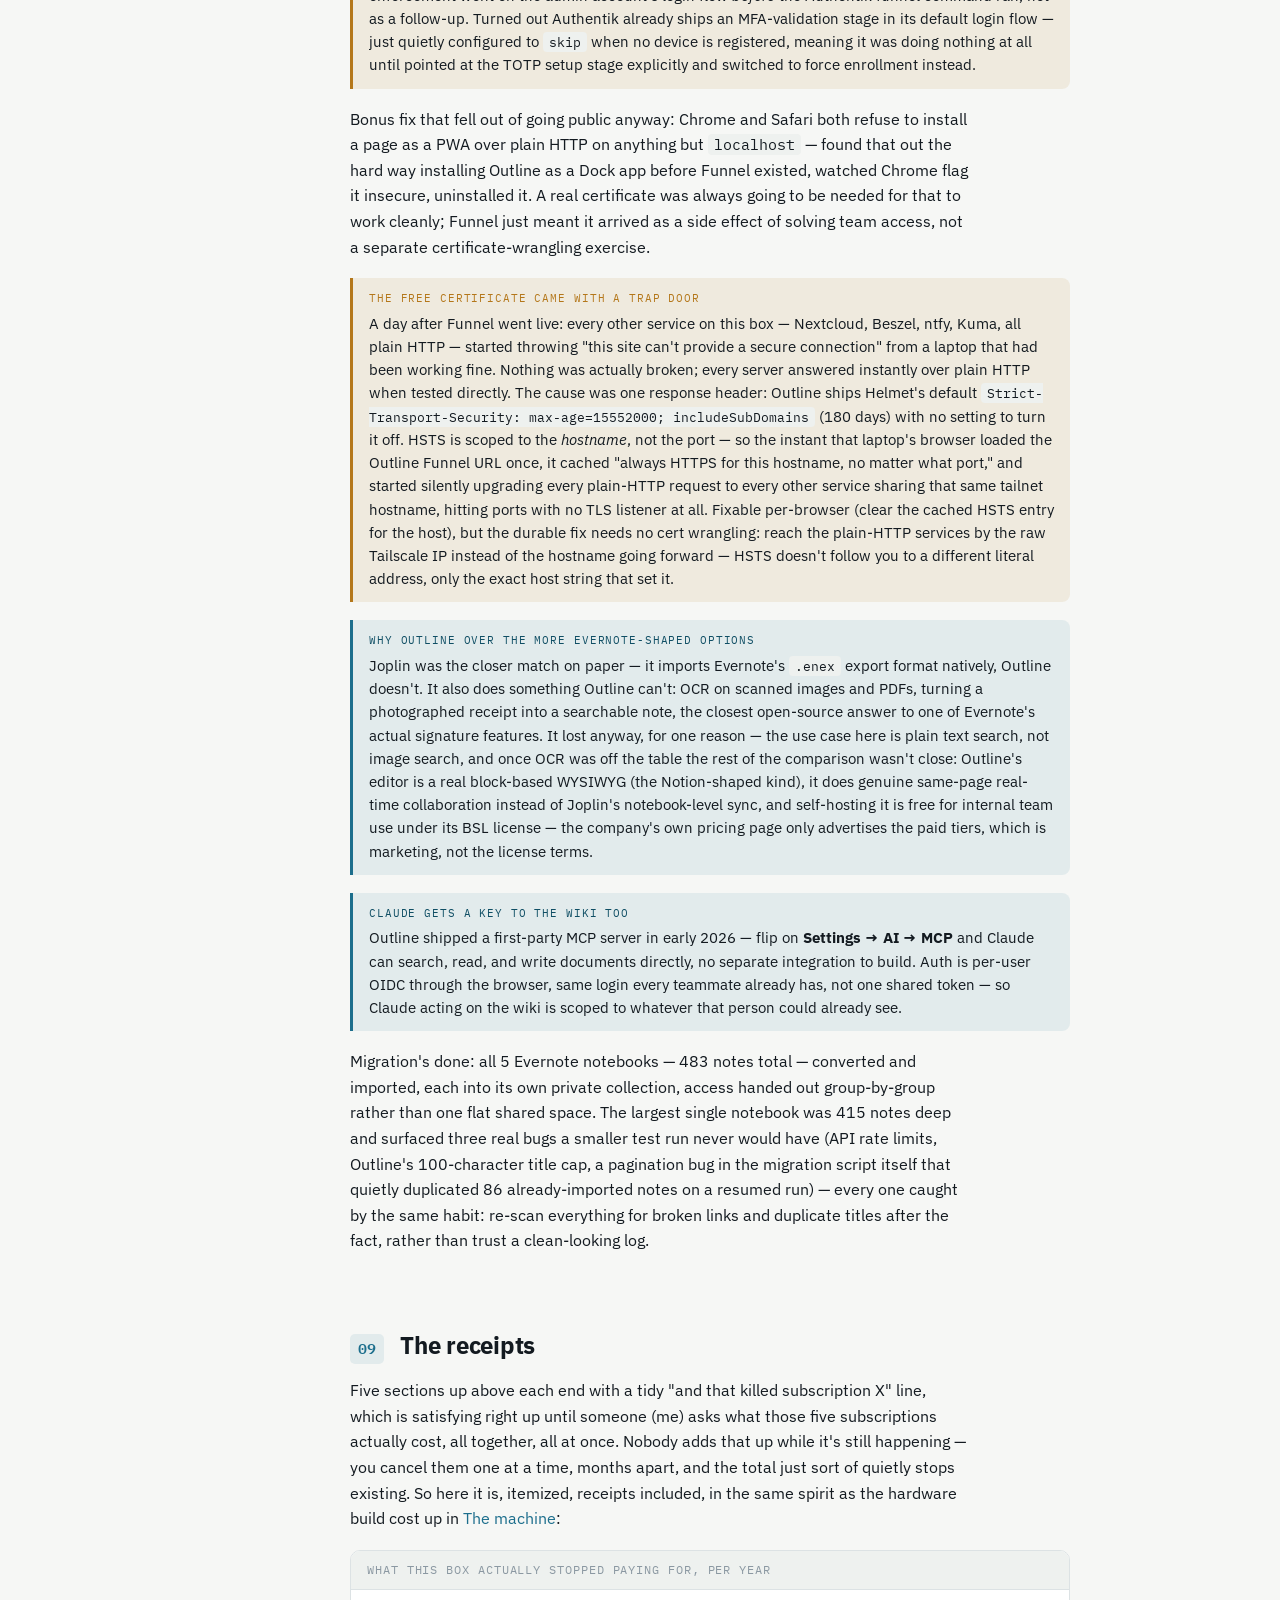
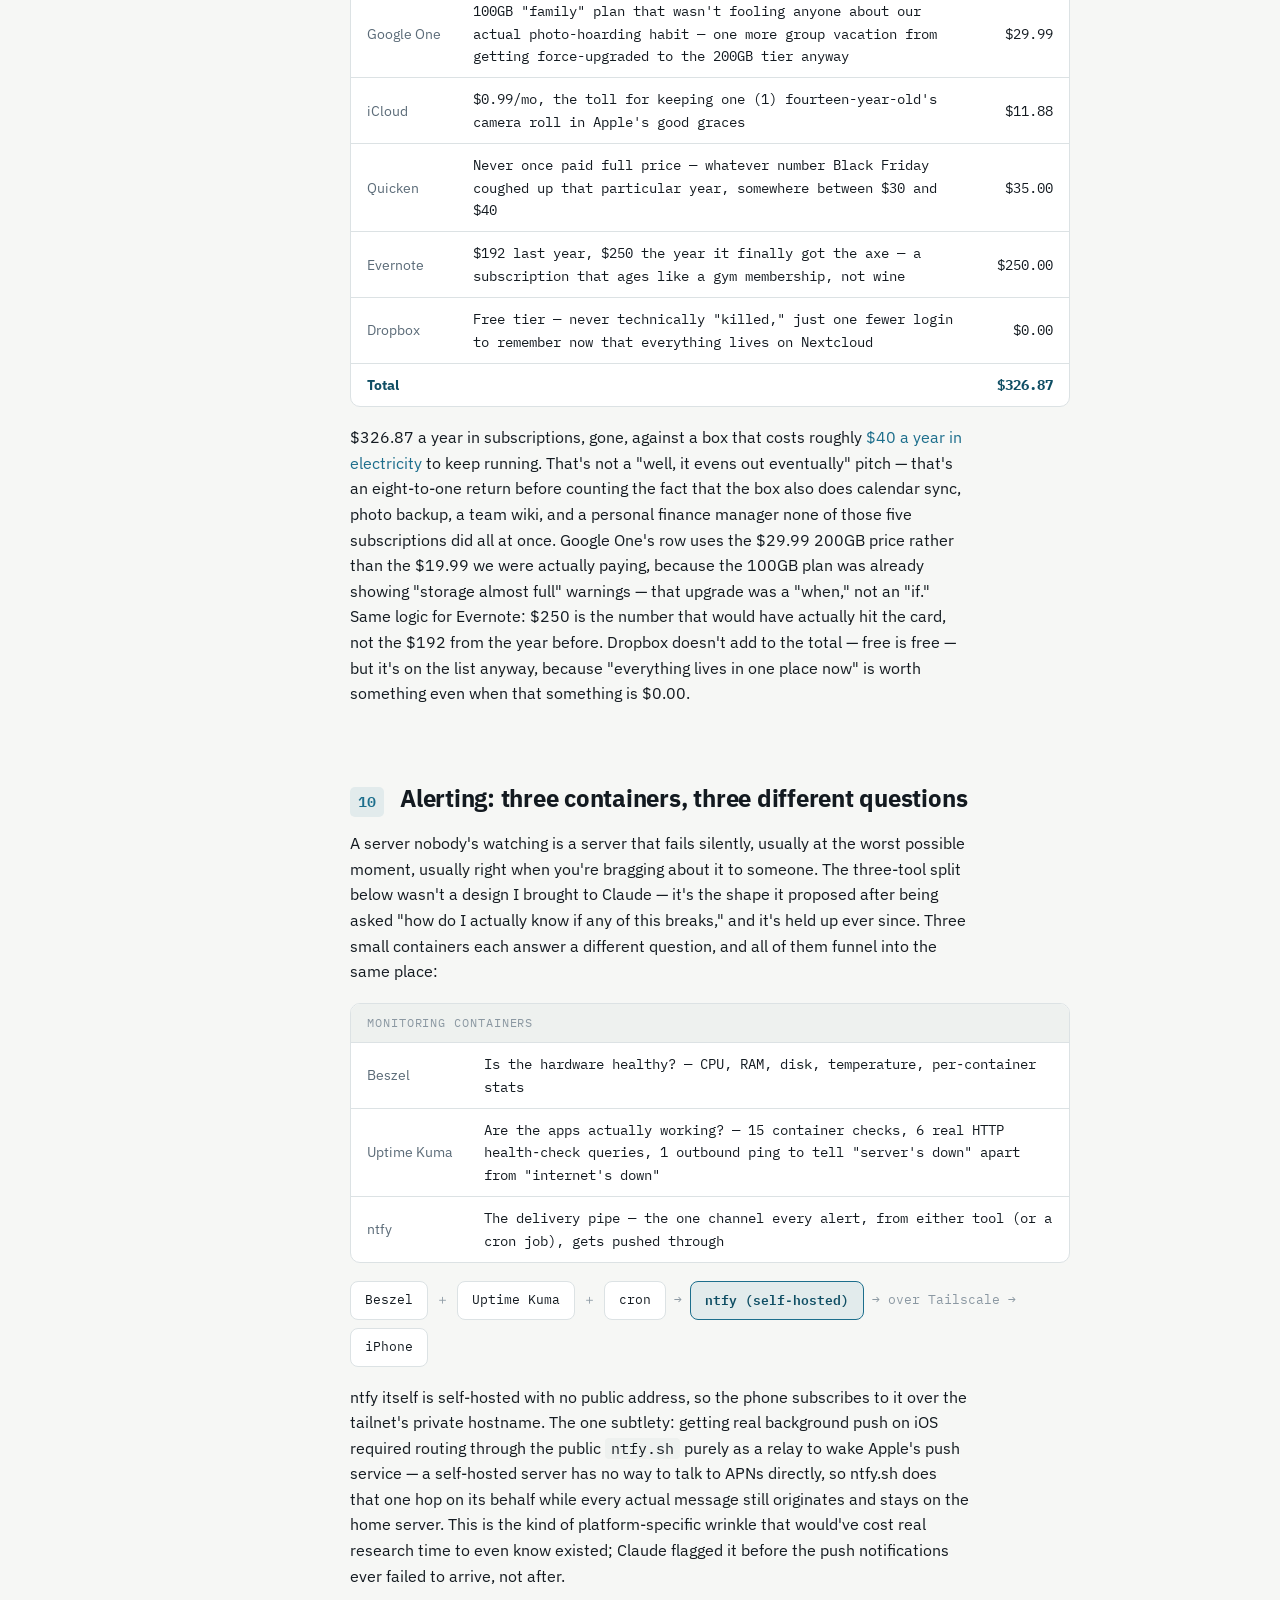
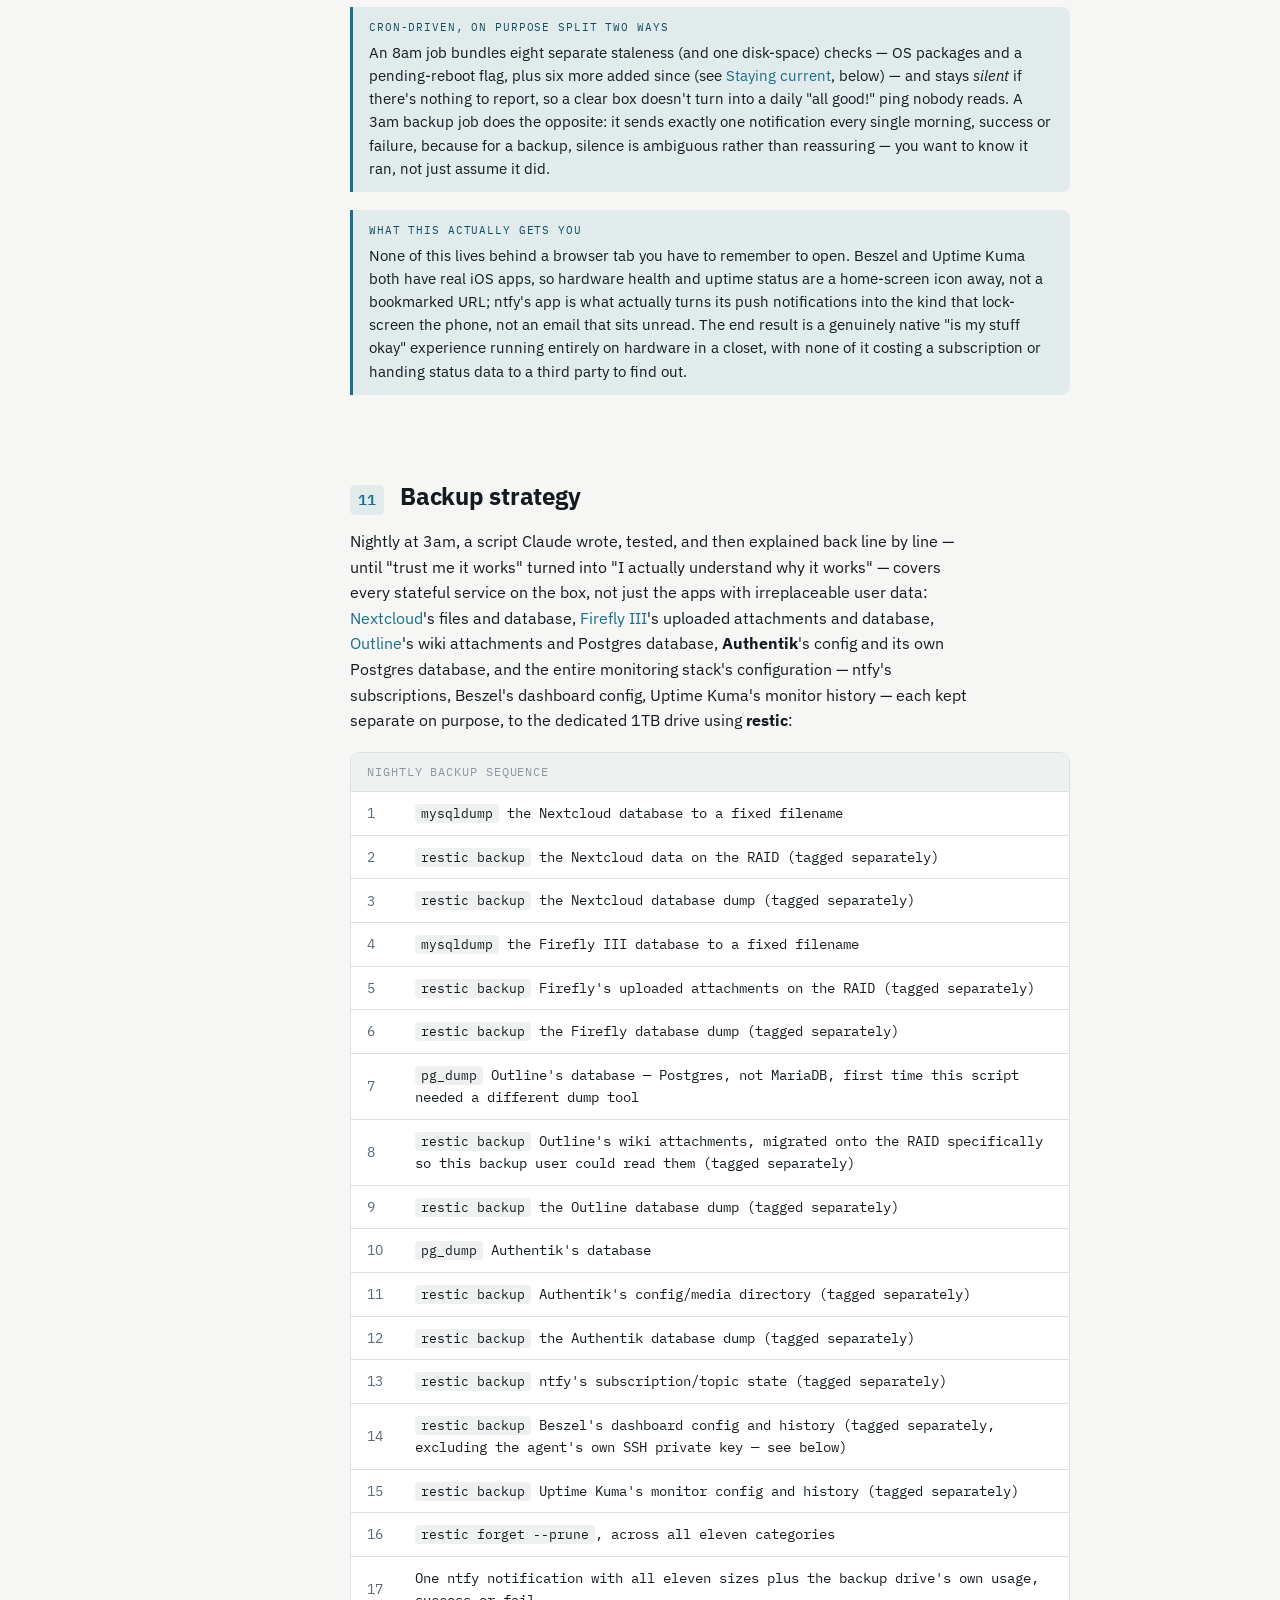
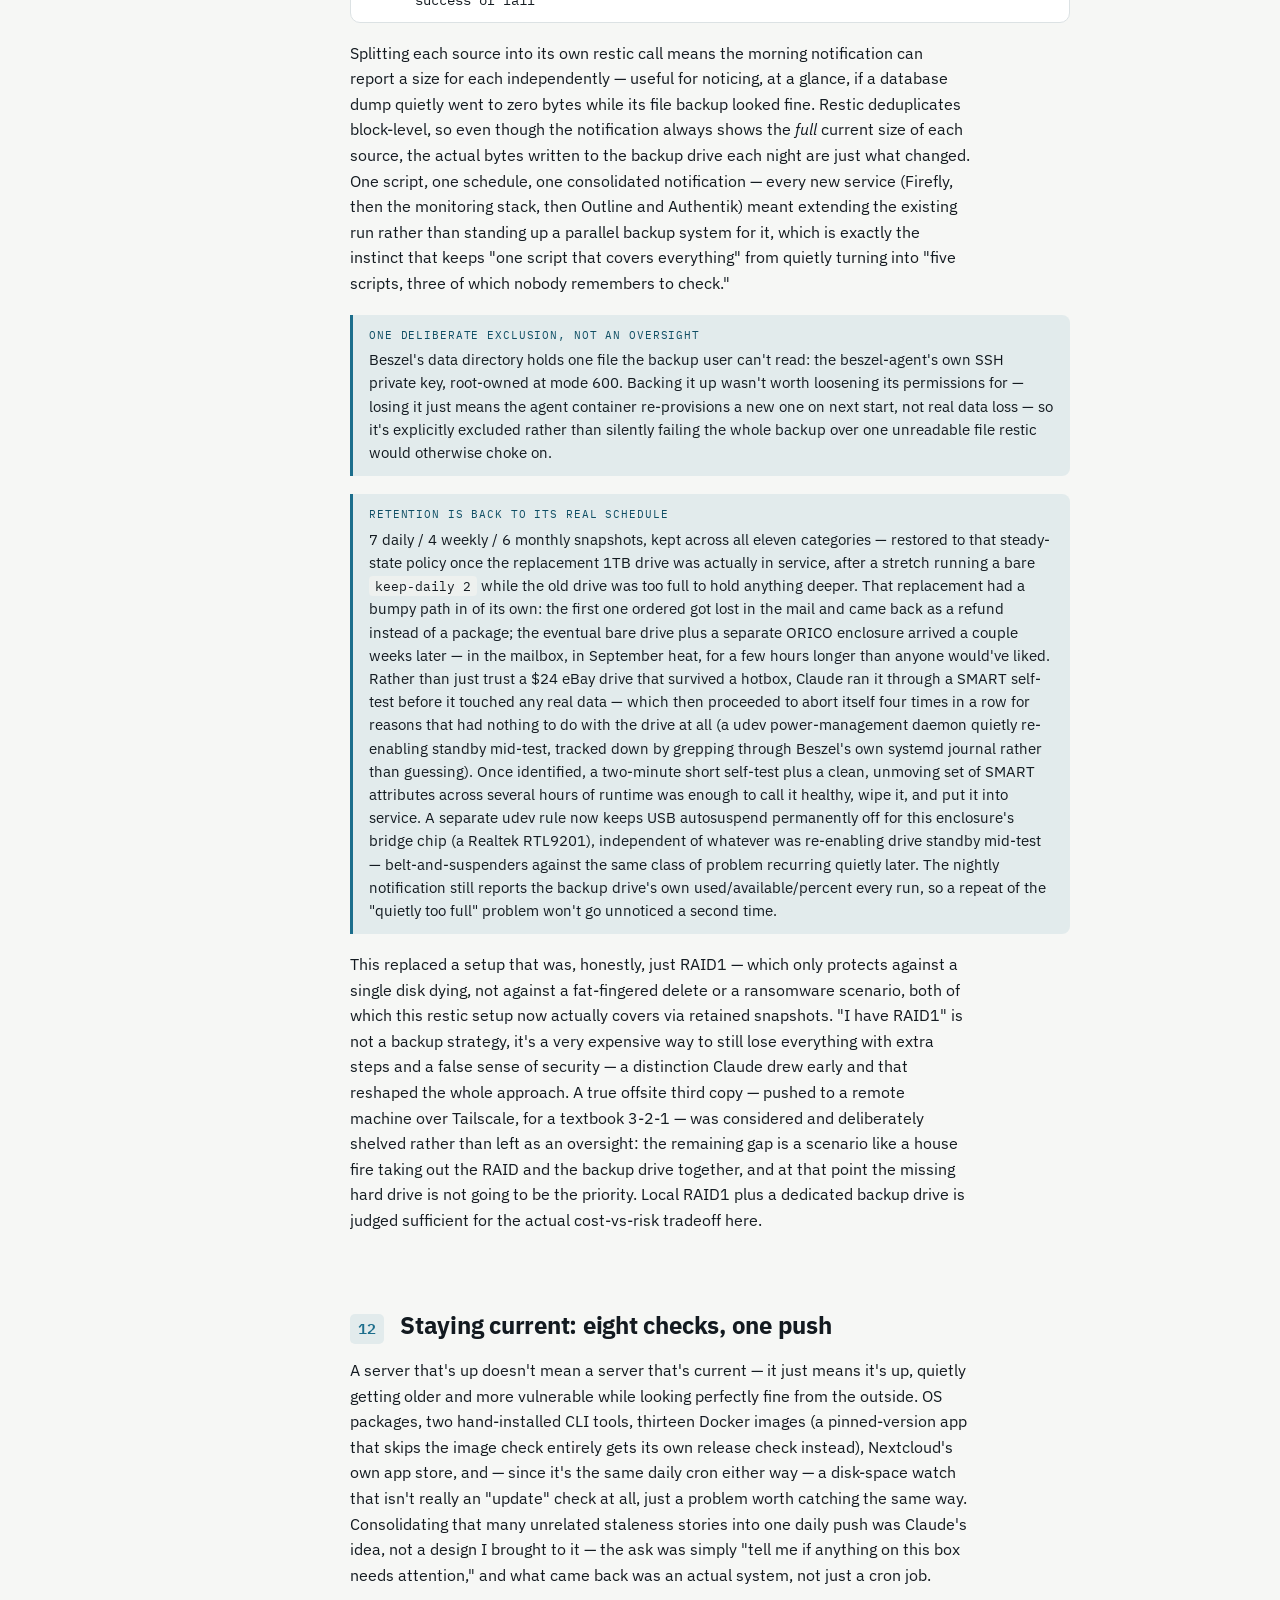
==== commit d3d9cbc6: "Simplify family-account migration blurb, correct outdated migration status Co-Authored-By: Claude So" ====
--- a/homelab.html
+++ b/homelab.html
@@ -140,7 +140,7 @@
 
       <section class="stage" id="nextcloud">
         <div class="stage-head"><span class="stage-num">06</span><h2>Nextcloud: the subscription killer</h2></div>
-        <p>Nextcloud runs in Docker, with its file storage pointed straight at the RAID1 mount — so every photo and document rides on mirrored disks from day one, not as an afterthought. The original plan was three accounts — both parents and a 14-year-old son — with two moved in early and the third waiting patiently in the fullness-of-time queue, a perfectly acceptable pace for a project nobody's charging late fees on. Then two more accounts joined for my own mother and father, and — in a plot twist nobody saw coming — grandparents cut straight to the front of that line. My father's migration is what this write-up actually chronicles in Claude-directed detail throughout; my mother's is underway as of this writing, an iCloud export in first, her phone's camera roll and an old external drive to follow. The original third-in-line account, gracious about the demotion to fifth, remains unbothered — seniority was never really the point here.</p>
+        <p>Nextcloud runs in Docker, with its file storage pointed straight at the RAID1 mount — so every photo and document rides on mirrored disks from day one, not as an afterthought. Five accounts live on it: me, my wife, my 14-year-old son, and both of my parents. Four have moved in. The fifth is my wife's, and it'll happen when it happens — I've been married long enough to know better than to rush her onto a schedule I made up.</p>
         <p class="tight">Photo libraries have been migrated in from <strong>iCloud</strong>, <strong>Google Photos</strong>, and — as of the last one to fall — <strong>Dropbox</strong>, each one moved over by an extract/process/filter/upload pipeline Claude wrote and ran, not a manual drag-and-drop through three different web UIs. One self-hosted app has now fully replaced three separate subscriptions — <strong>Google One</strong> (the one plan covering both Google Photos and Google Drive — they're not two subscriptions, just two faces of the same one), <strong>iCloud</strong> storage, and <strong>Dropbox</strong> — for the cost of the electricity to run the box.</p>
         <div class="callout">
           <span class="tag">What this actually gets you</span>
@@ -557,7 +557,7 @@
   <div class="closing">
     <h3>Next up</h3>
     <ul>
-      <li><span>The original third-in-line account (now fifth, after two grandparents cut ahead) still isn't going anywhere — no rush, no deadline, no complaints</span></li>
+      <li><span>My wife's account is still the one holdout — no rush, no deadline; some things you just don't put on a project timeline</span></li>
       <li><span>Confident enough now, after this build, to start trying day-to-day management through <strong>Gemini CLI</strong> instead — not a vote against Claude, more a "graduated from the tutorial" experiment to see how the same workflow holds up on a different assistant</span></li>
     </ul>
   </div>
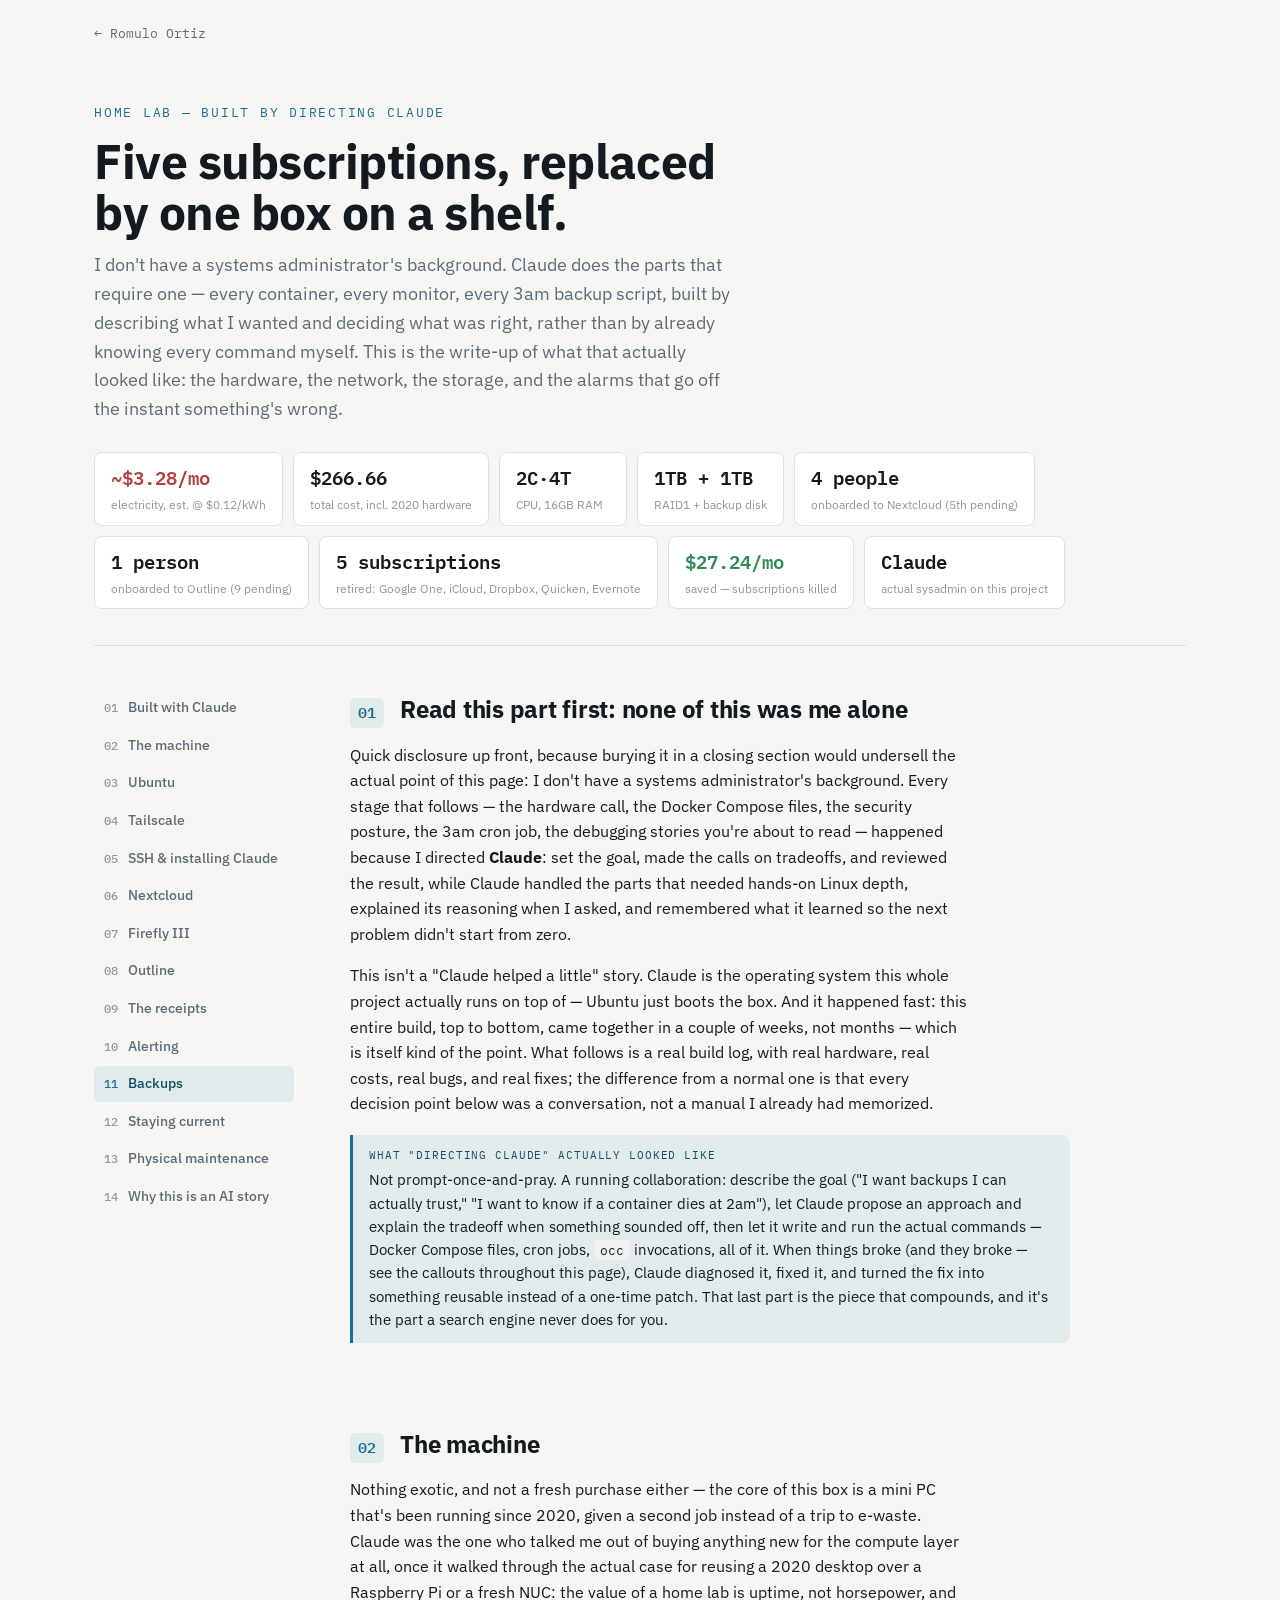
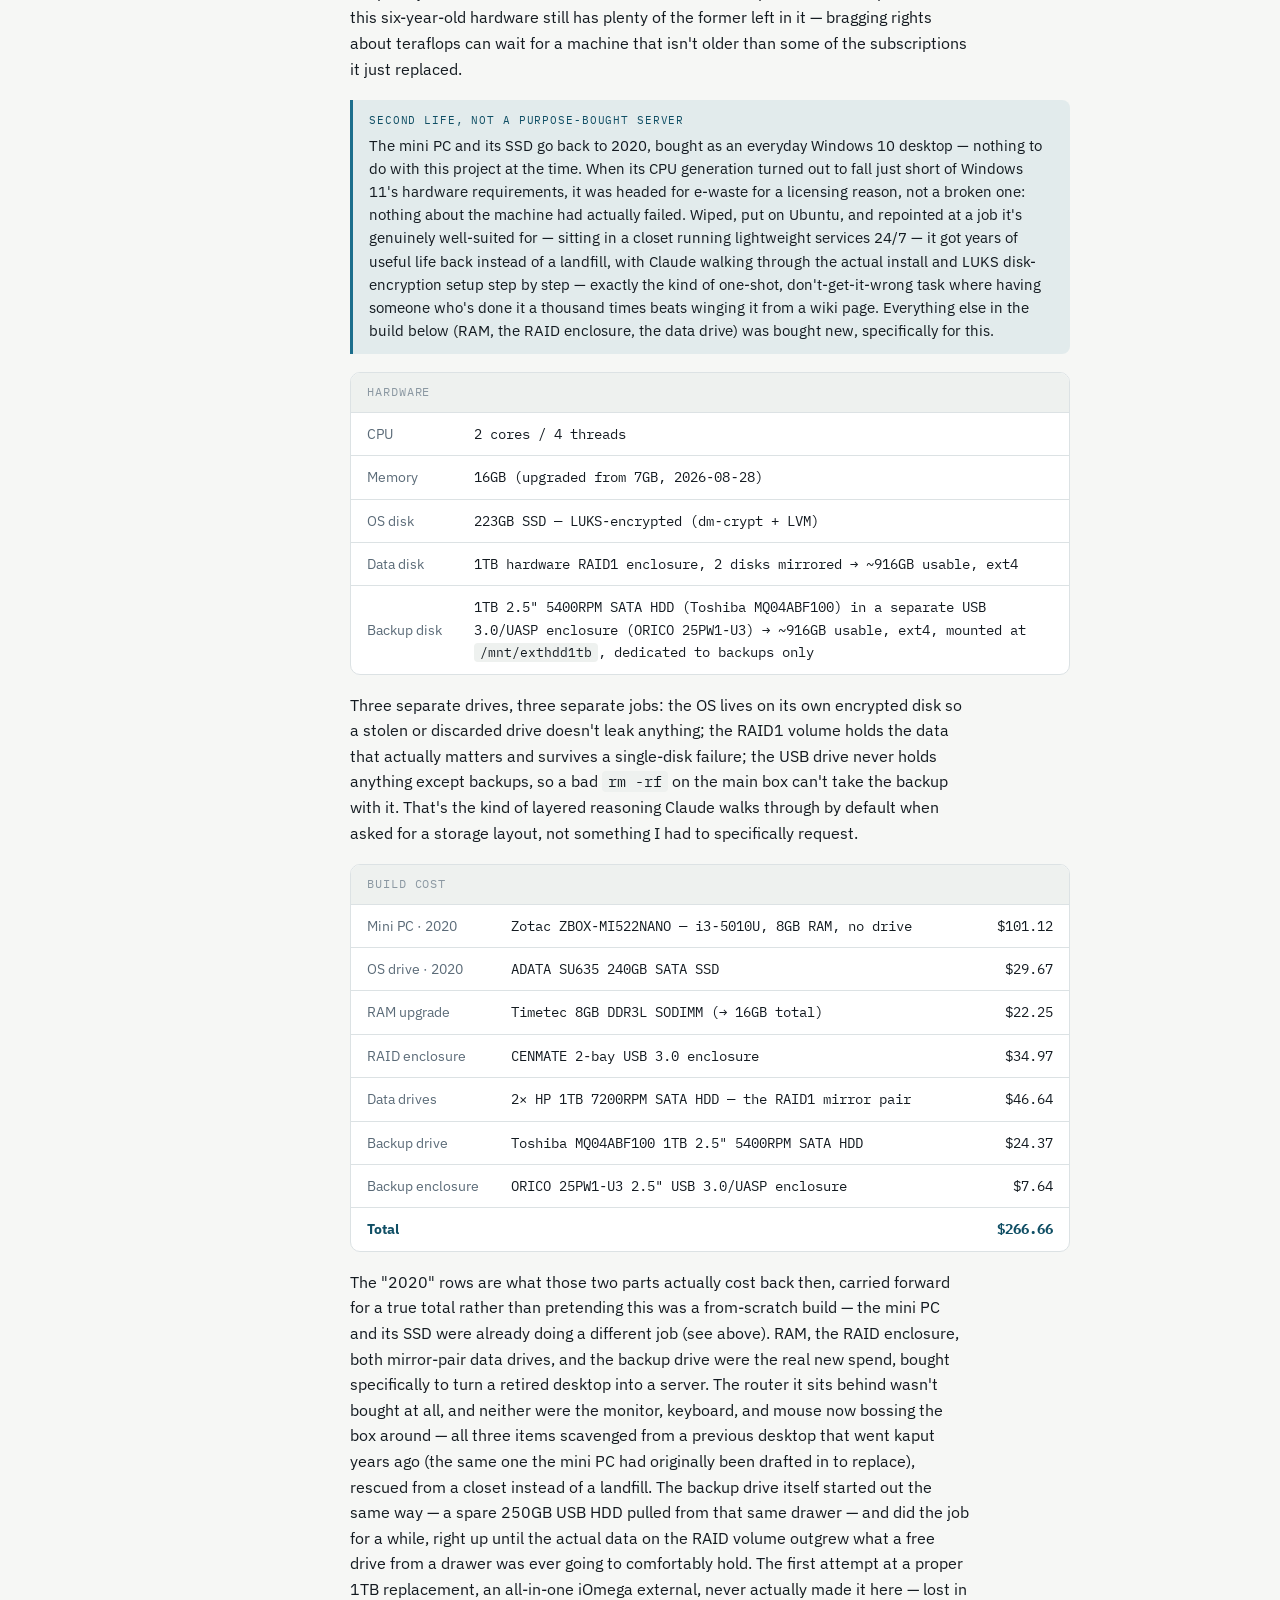
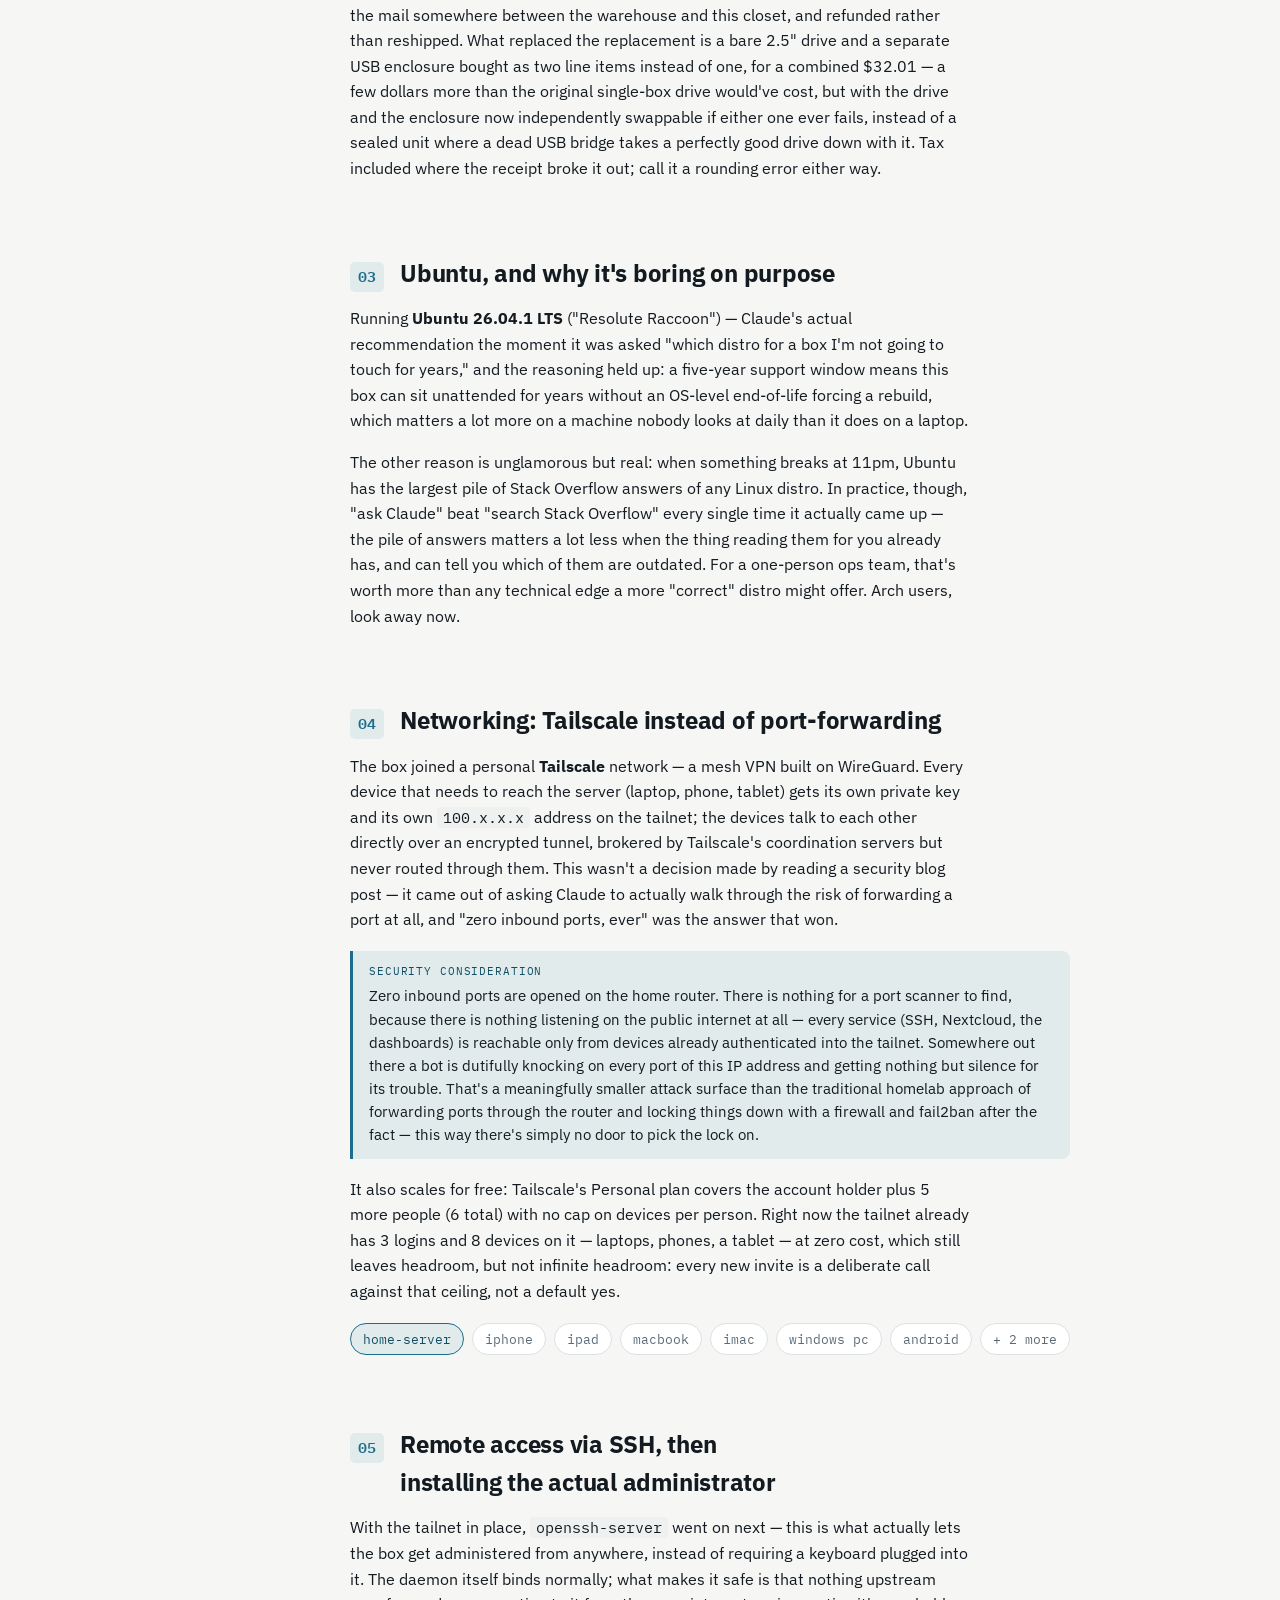
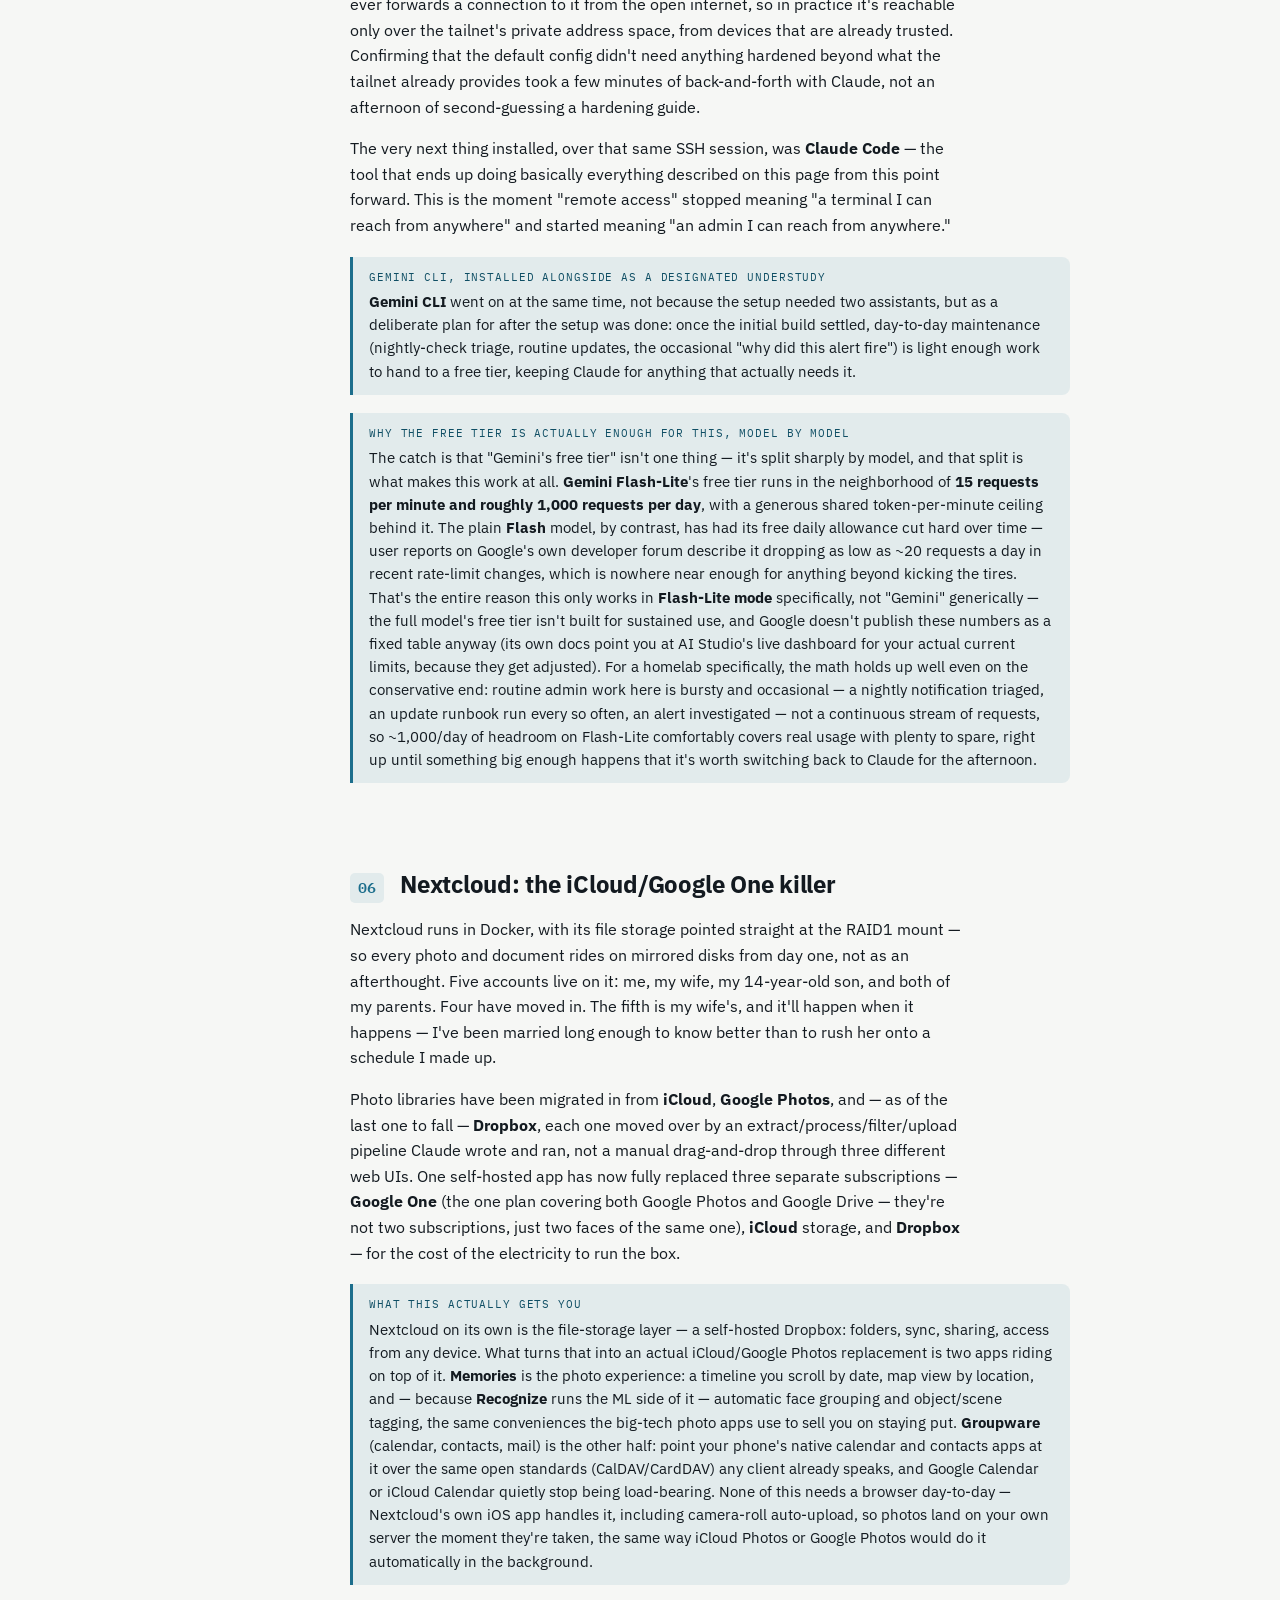
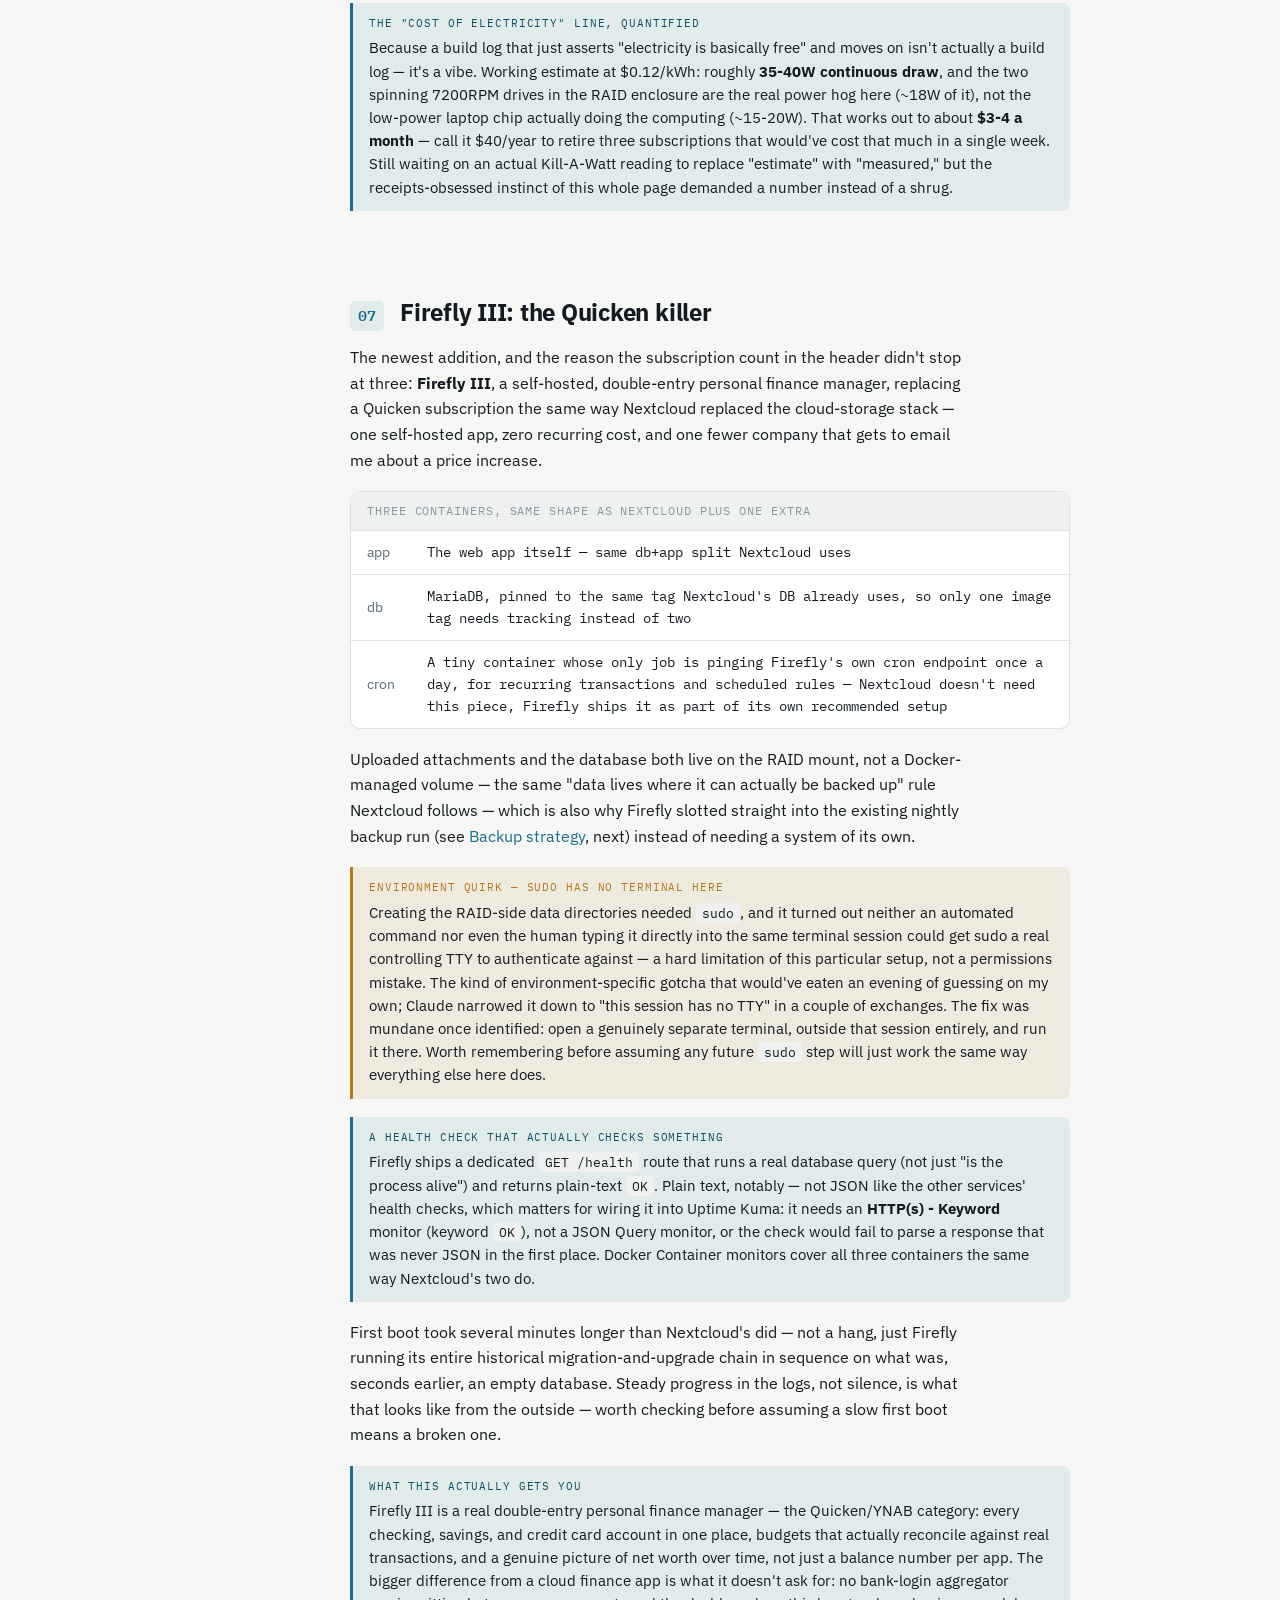
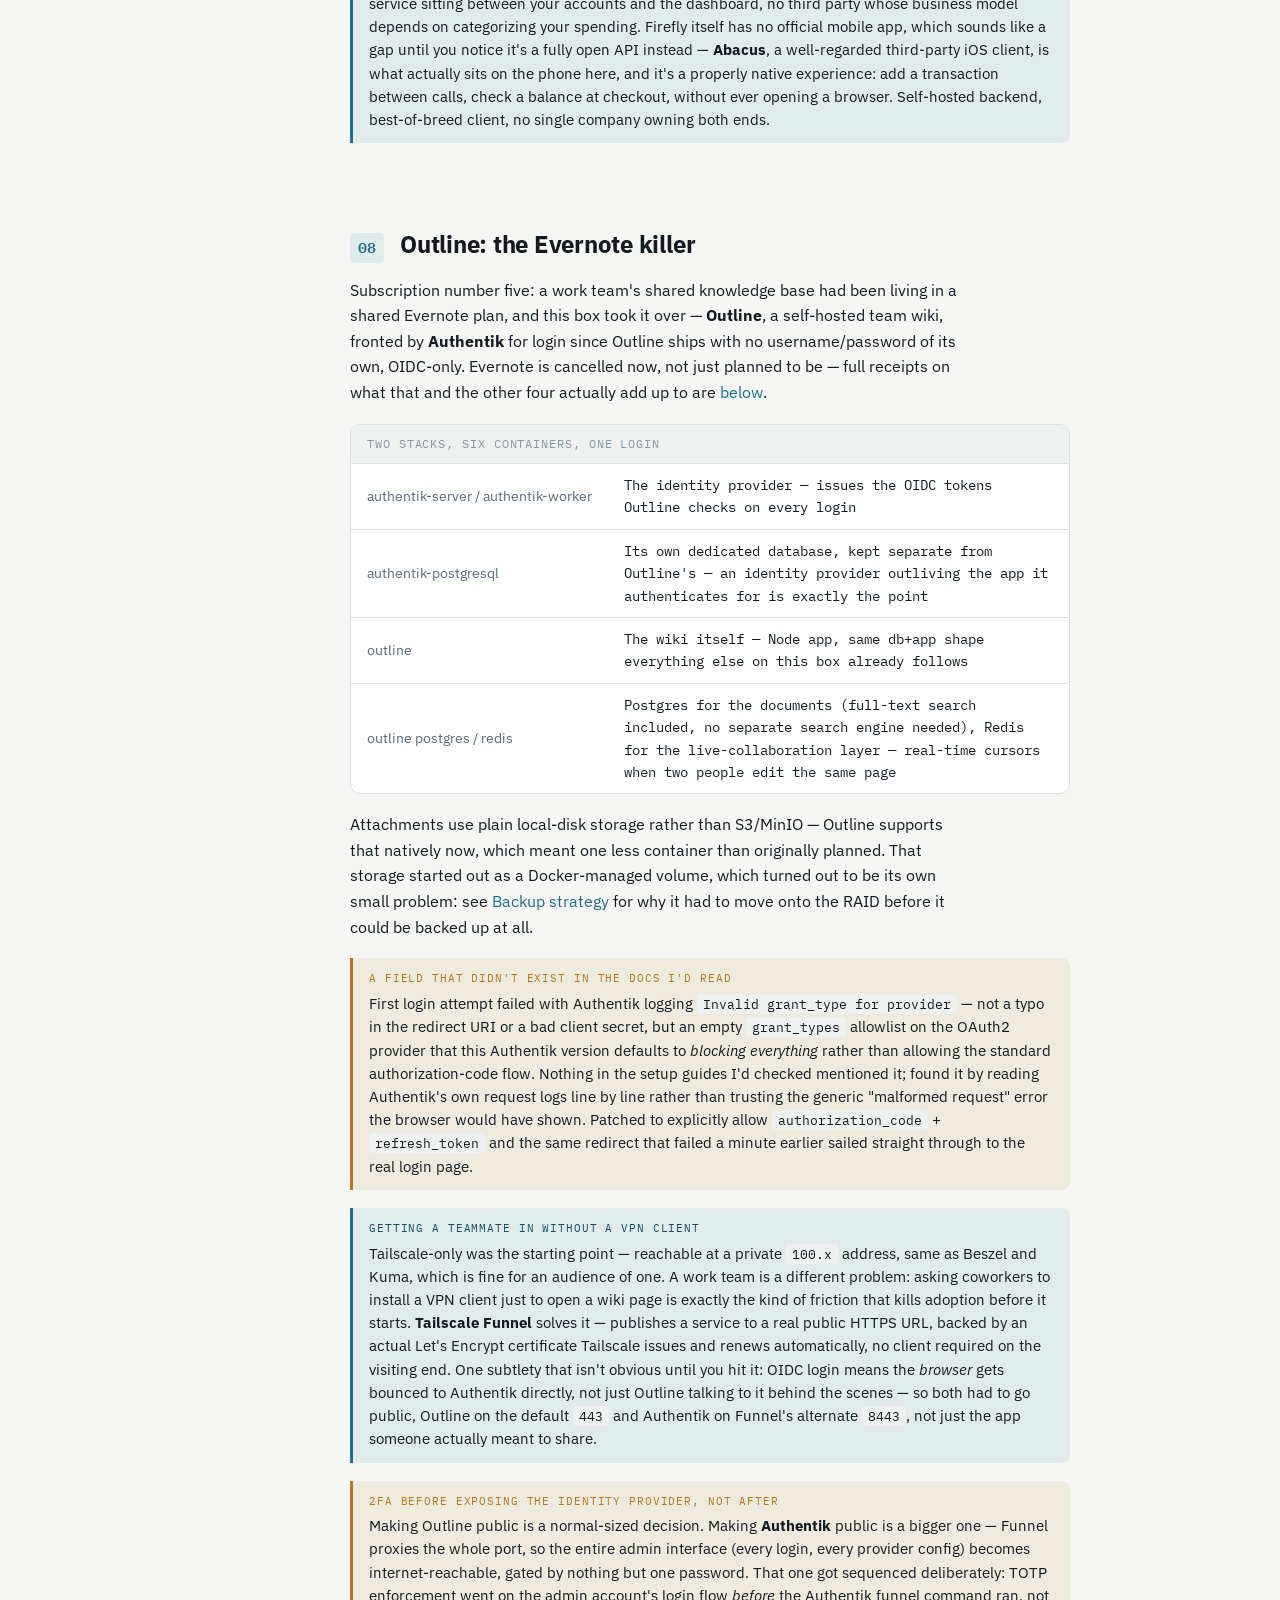
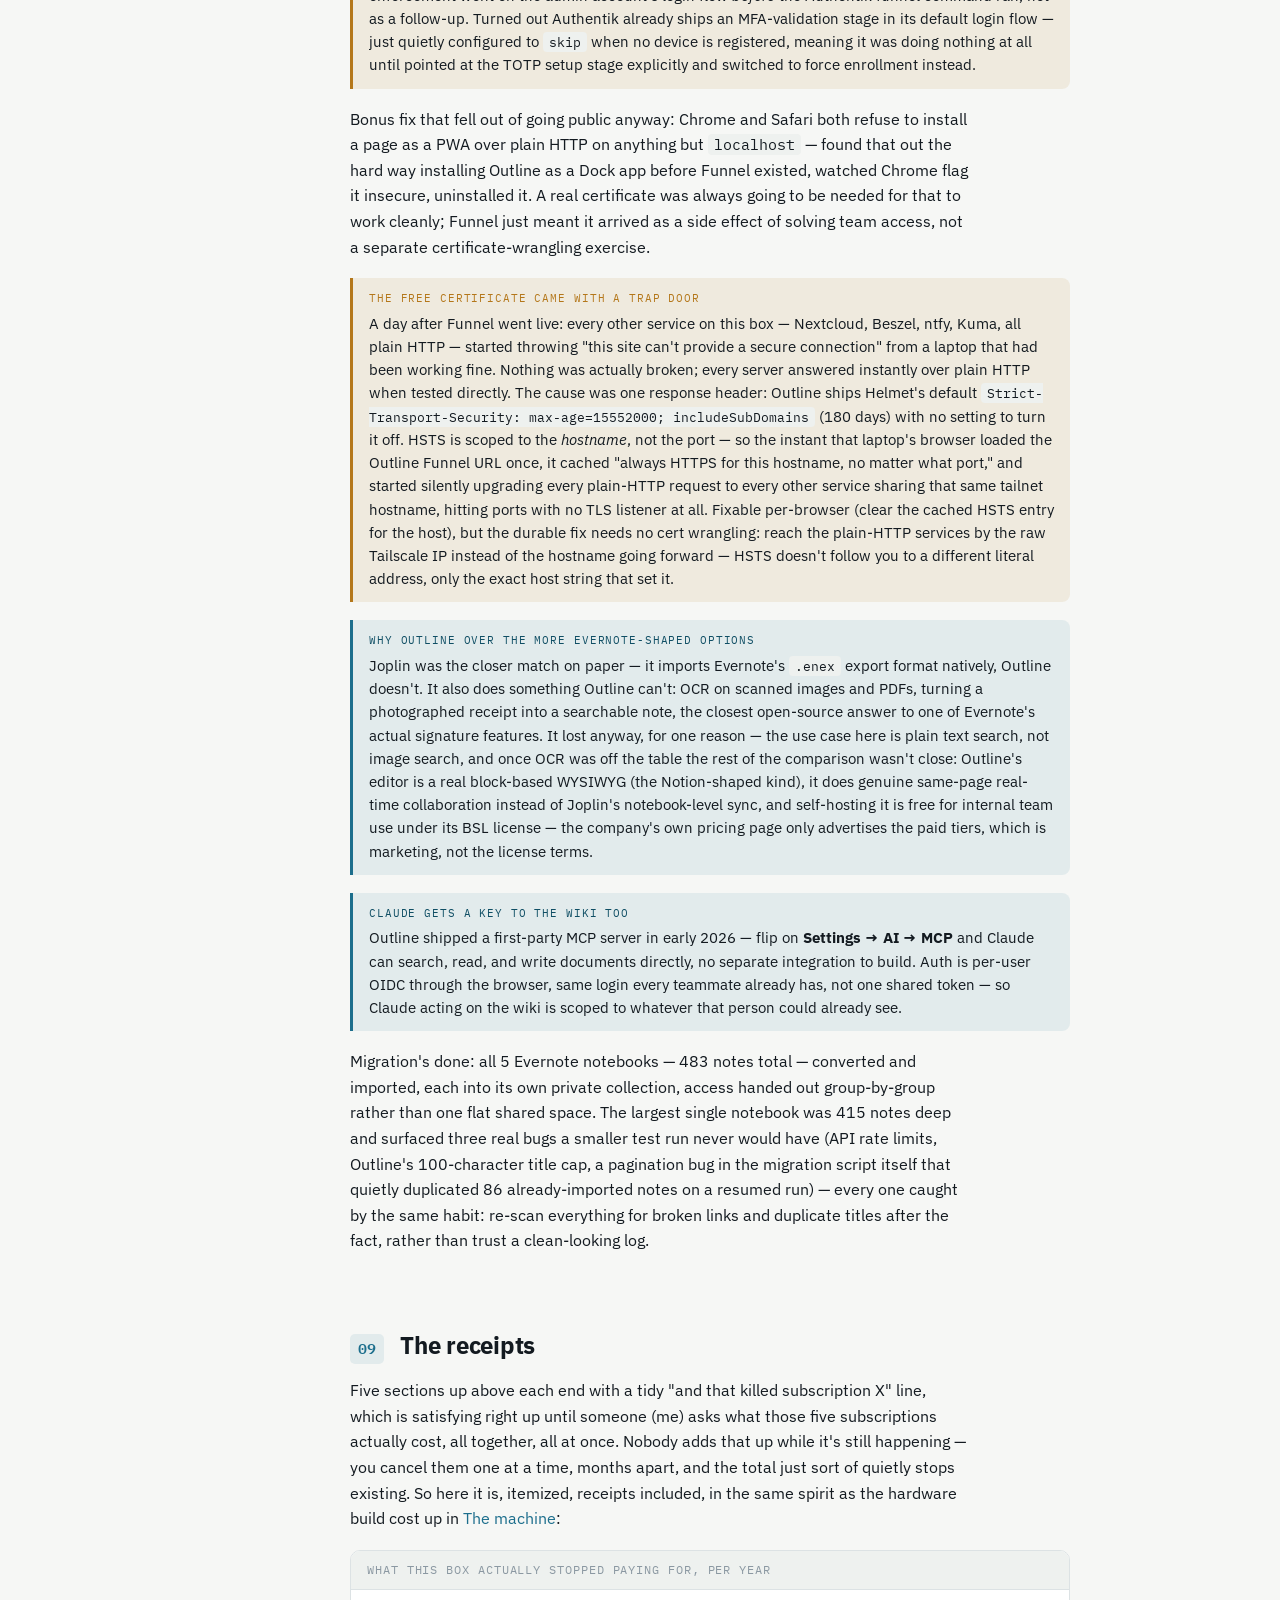
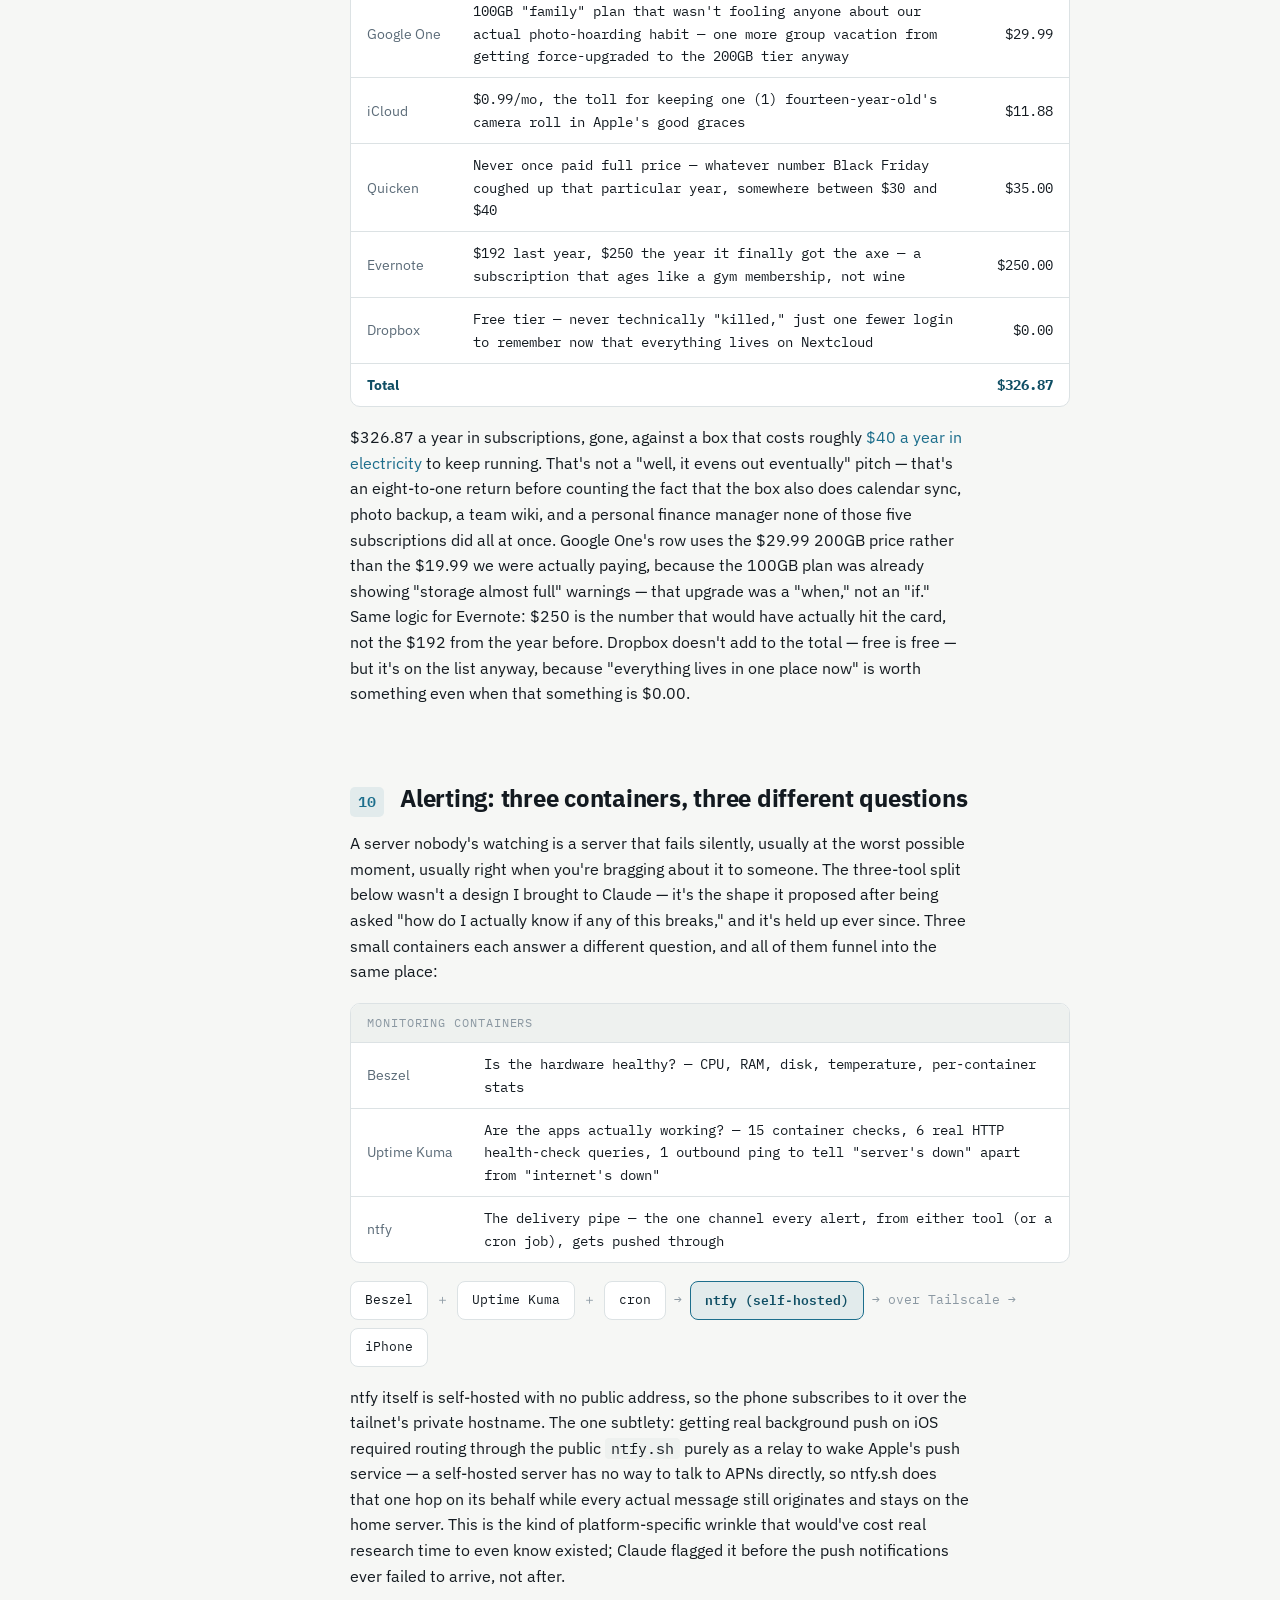
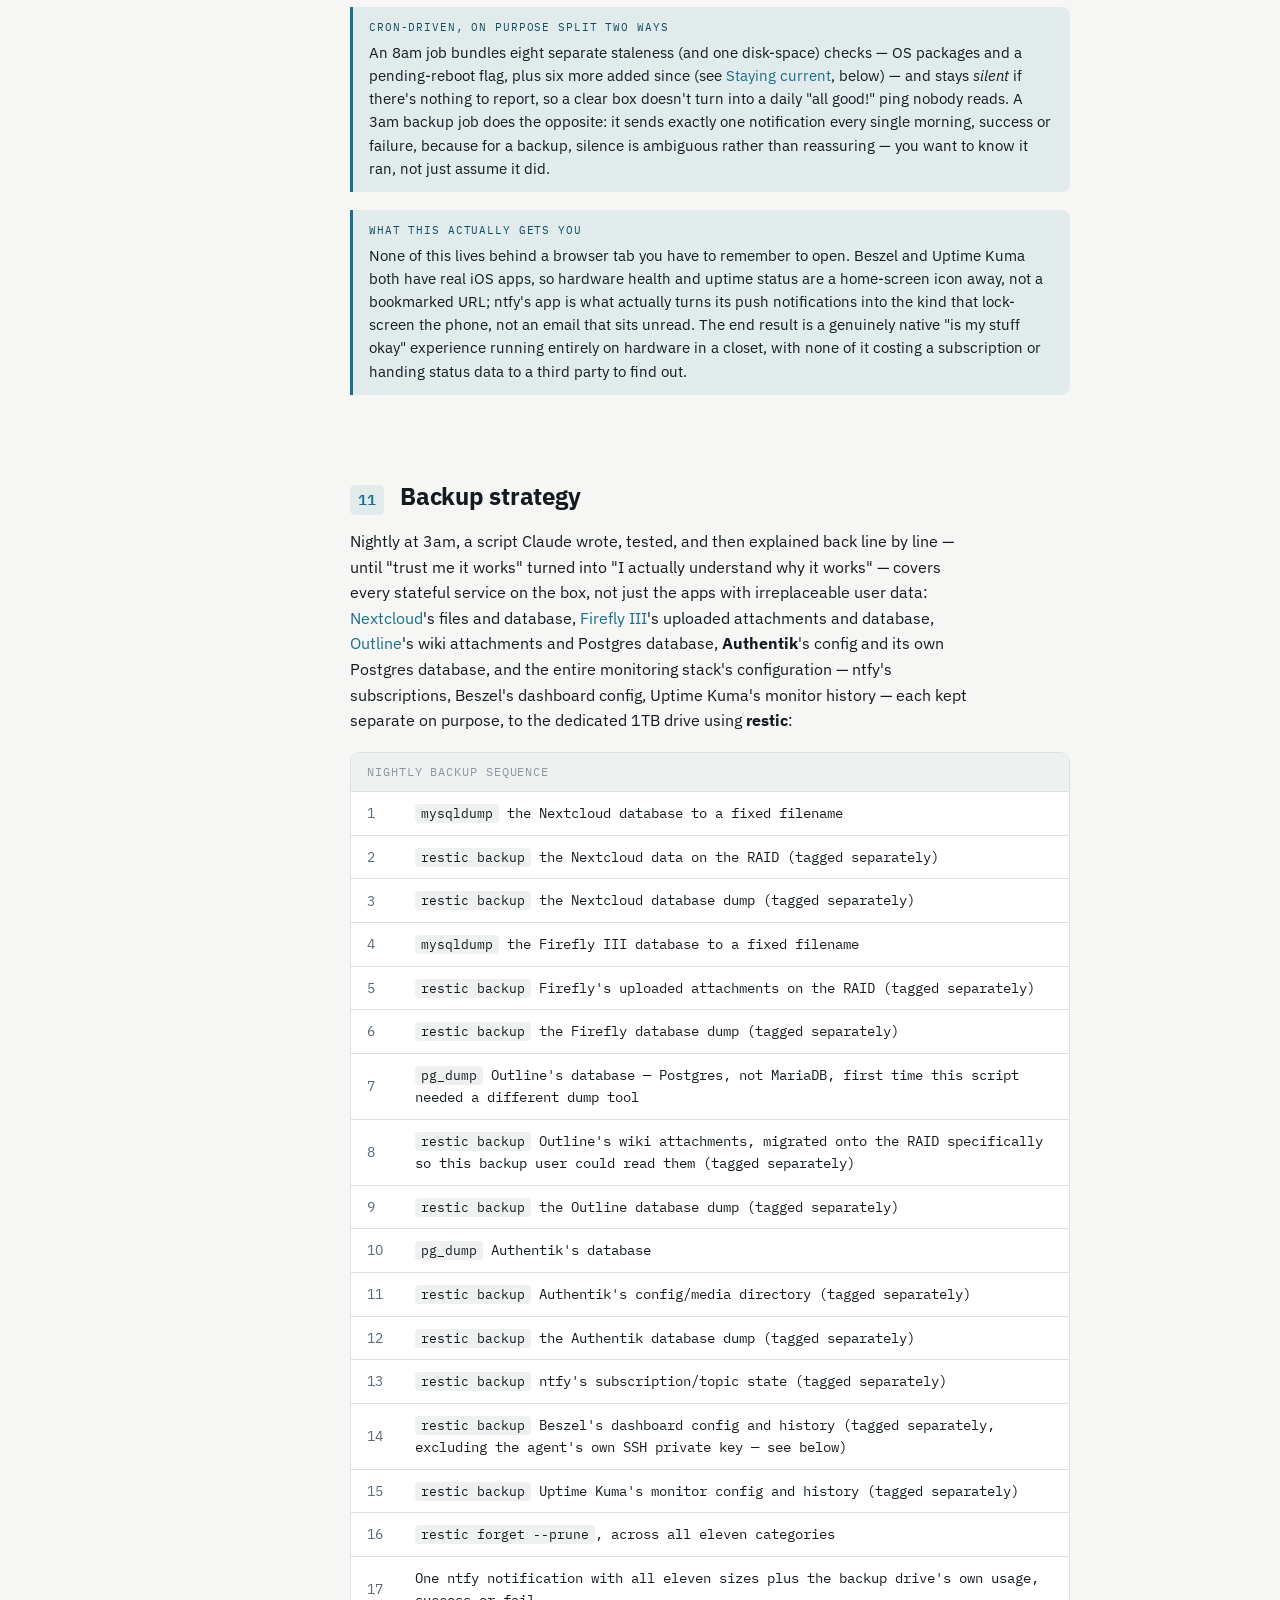
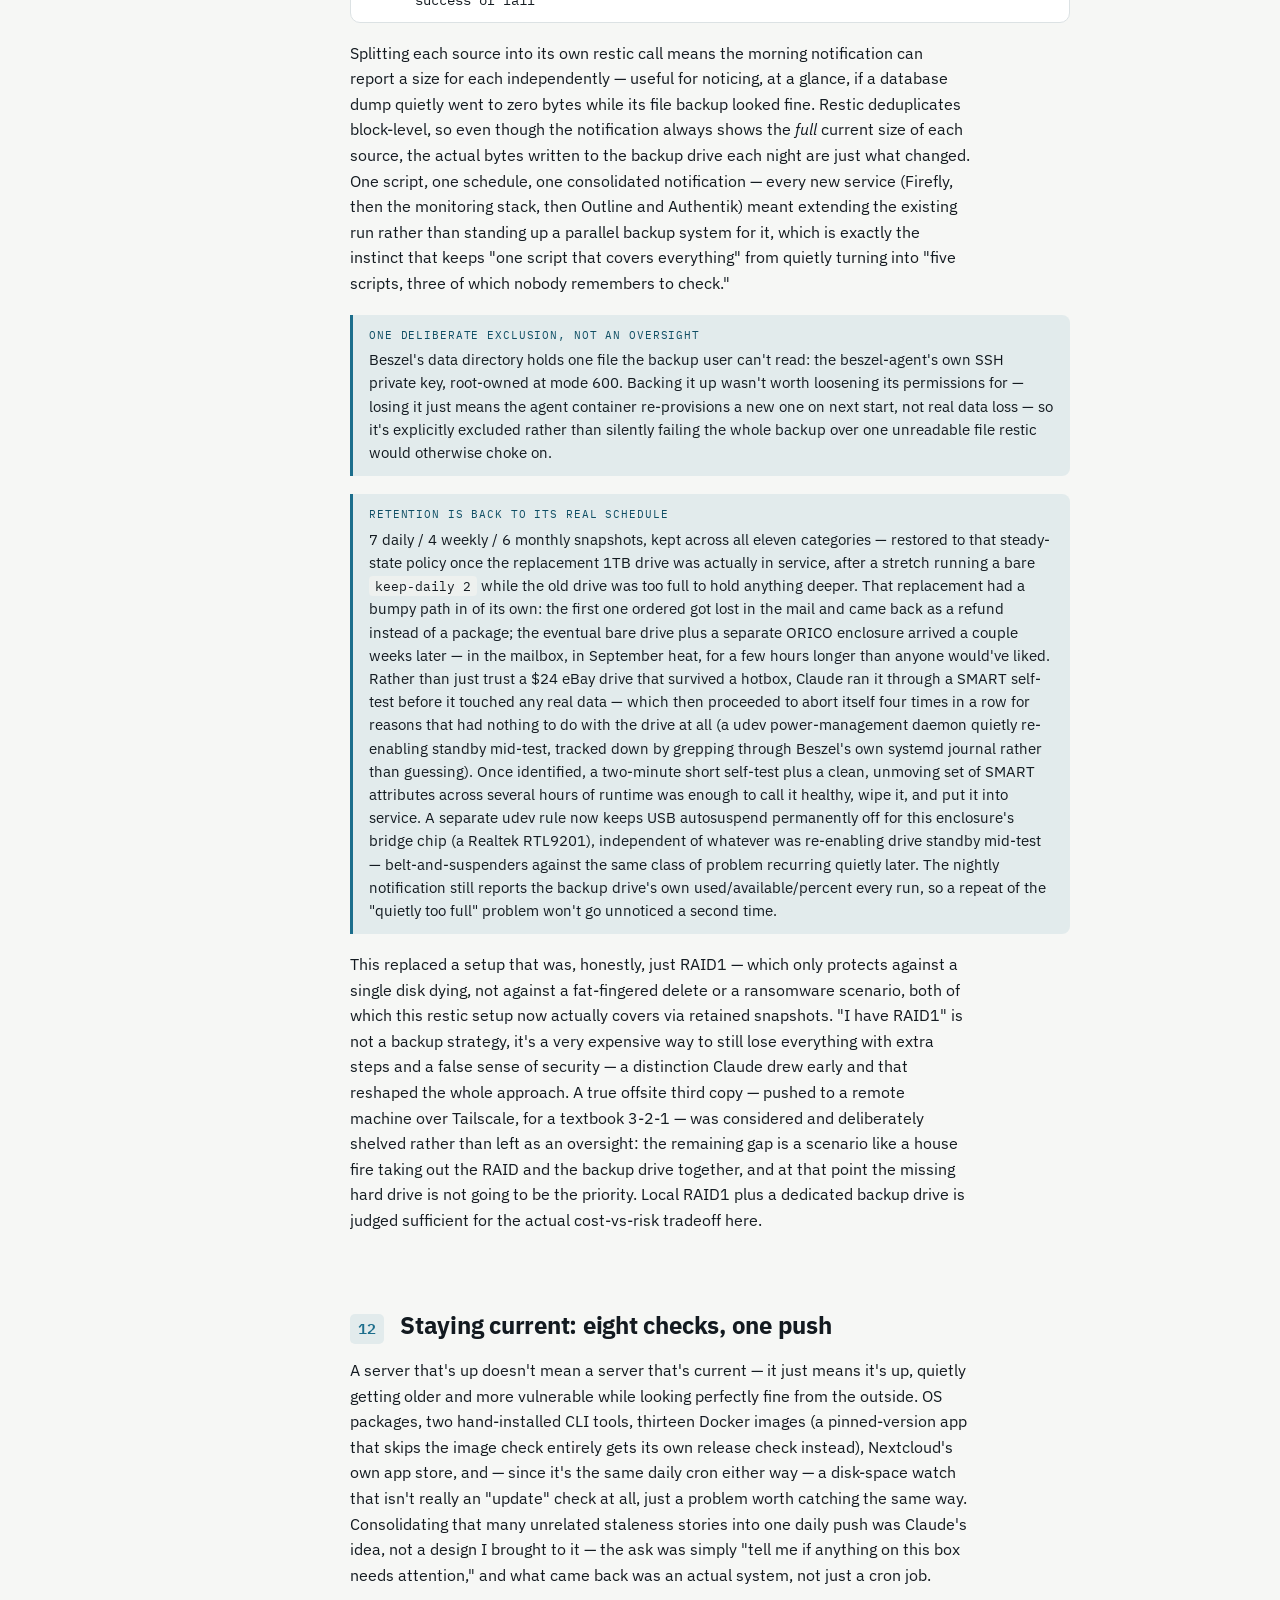
==== commit 05d0af0b: "Retitle Nextcloud section to name the specific subscriptions it replaces Co-Authored-By: Claude Sonn" ====
--- a/homelab.html
+++ b/homelab.html
@@ -139,7 +139,7 @@
       </section>
 
       <section class="stage" id="nextcloud">
-        <div class="stage-head"><span class="stage-num">06</span><h2>Nextcloud: the subscription killer</h2></div>
+        <div class="stage-head"><span class="stage-num">06</span><h2>Nextcloud: the iCloud/Google One killer</h2></div>
         <p>Nextcloud runs in Docker, with its file storage pointed straight at the RAID1 mount — so every photo and document rides on mirrored disks from day one, not as an afterthought. Five accounts live on it: me, my wife, my 14-year-old son, and both of my parents. Four have moved in. The fifth is my wife's, and it'll happen when it happens — I've been married long enough to know better than to rush her onto a schedule I made up.</p>
         <p class="tight">Photo libraries have been migrated in from <strong>iCloud</strong>, <strong>Google Photos</strong>, and — as of the last one to fall — <strong>Dropbox</strong>, each one moved over by an extract/process/filter/upload pipeline Claude wrote and ran, not a manual drag-and-drop through three different web UIs. One self-hosted app has now fully replaced three separate subscriptions — <strong>Google One</strong> (the one plan covering both Google Photos and Google Drive — they're not two subscriptions, just two faces of the same one), <strong>iCloud</strong> storage, and <strong>Dropbox</strong> — for the cost of the electricity to run the box.</p>
         <div class="callout">
